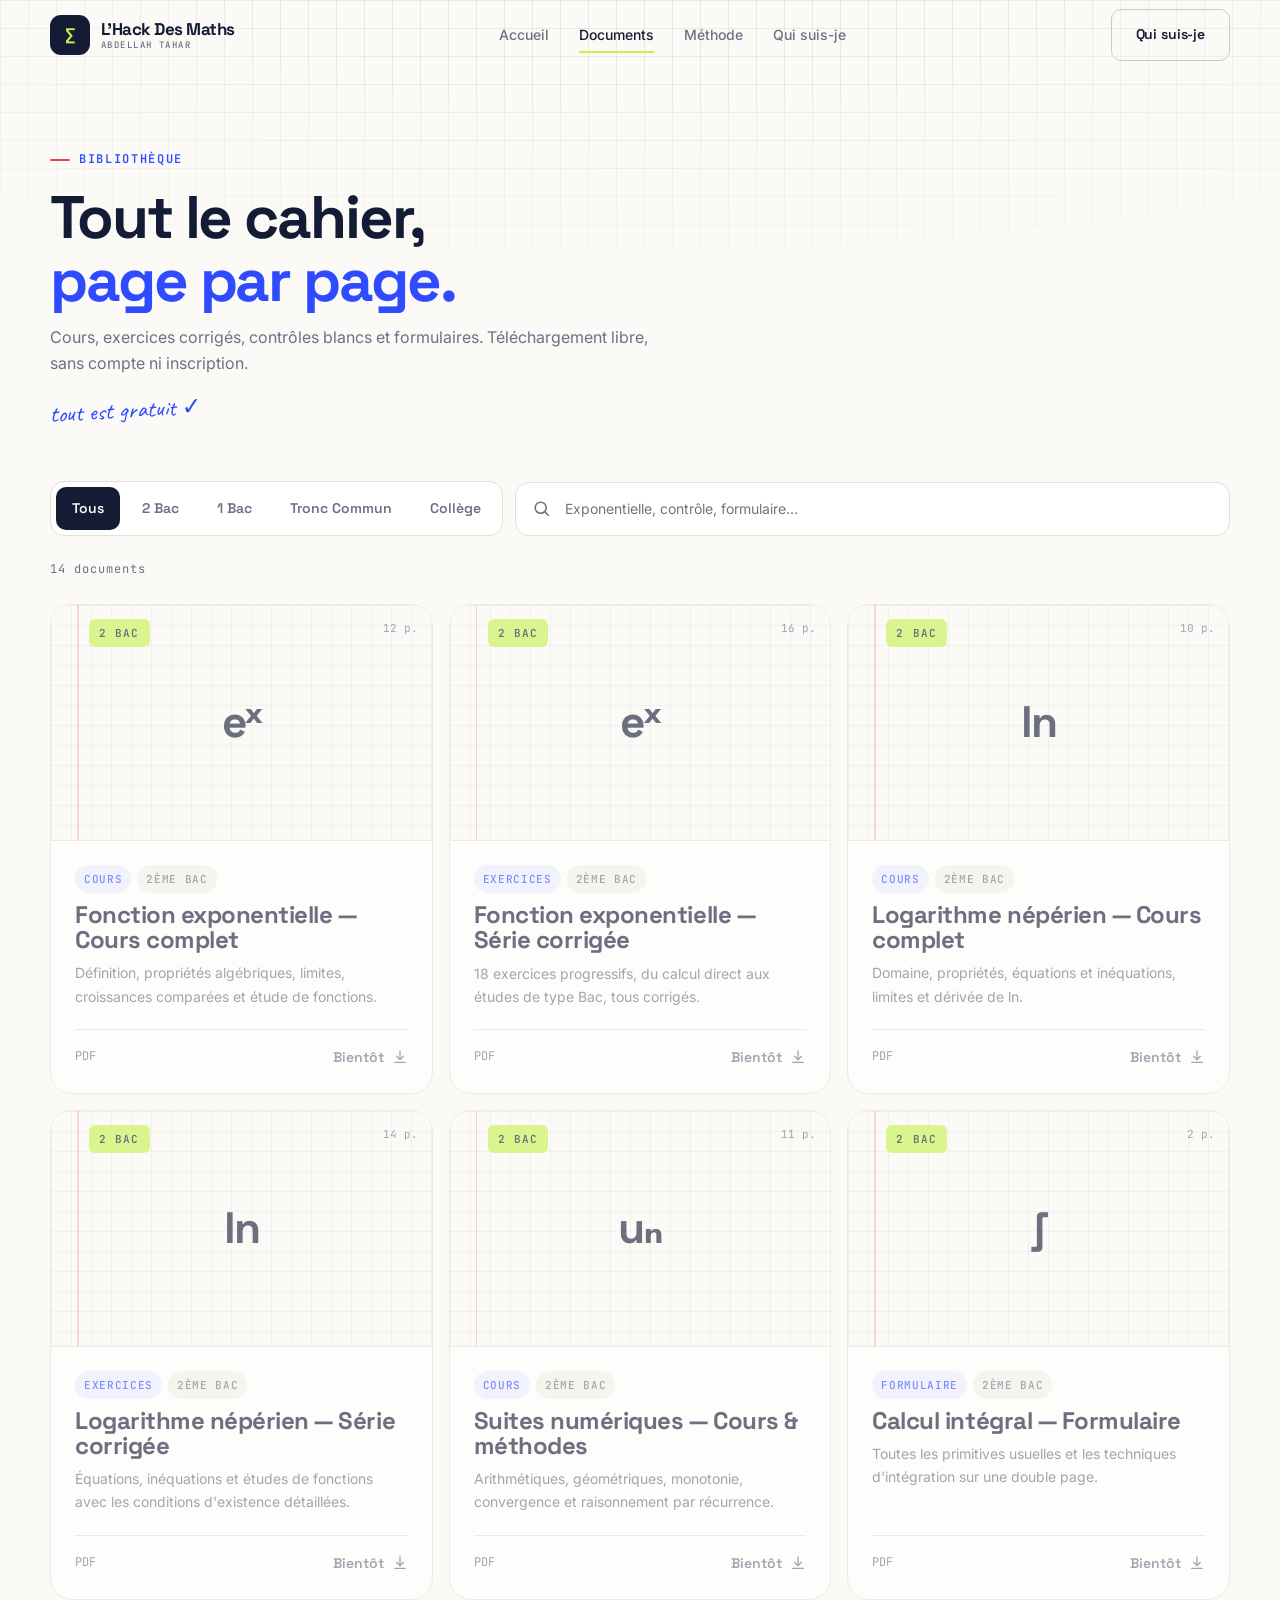
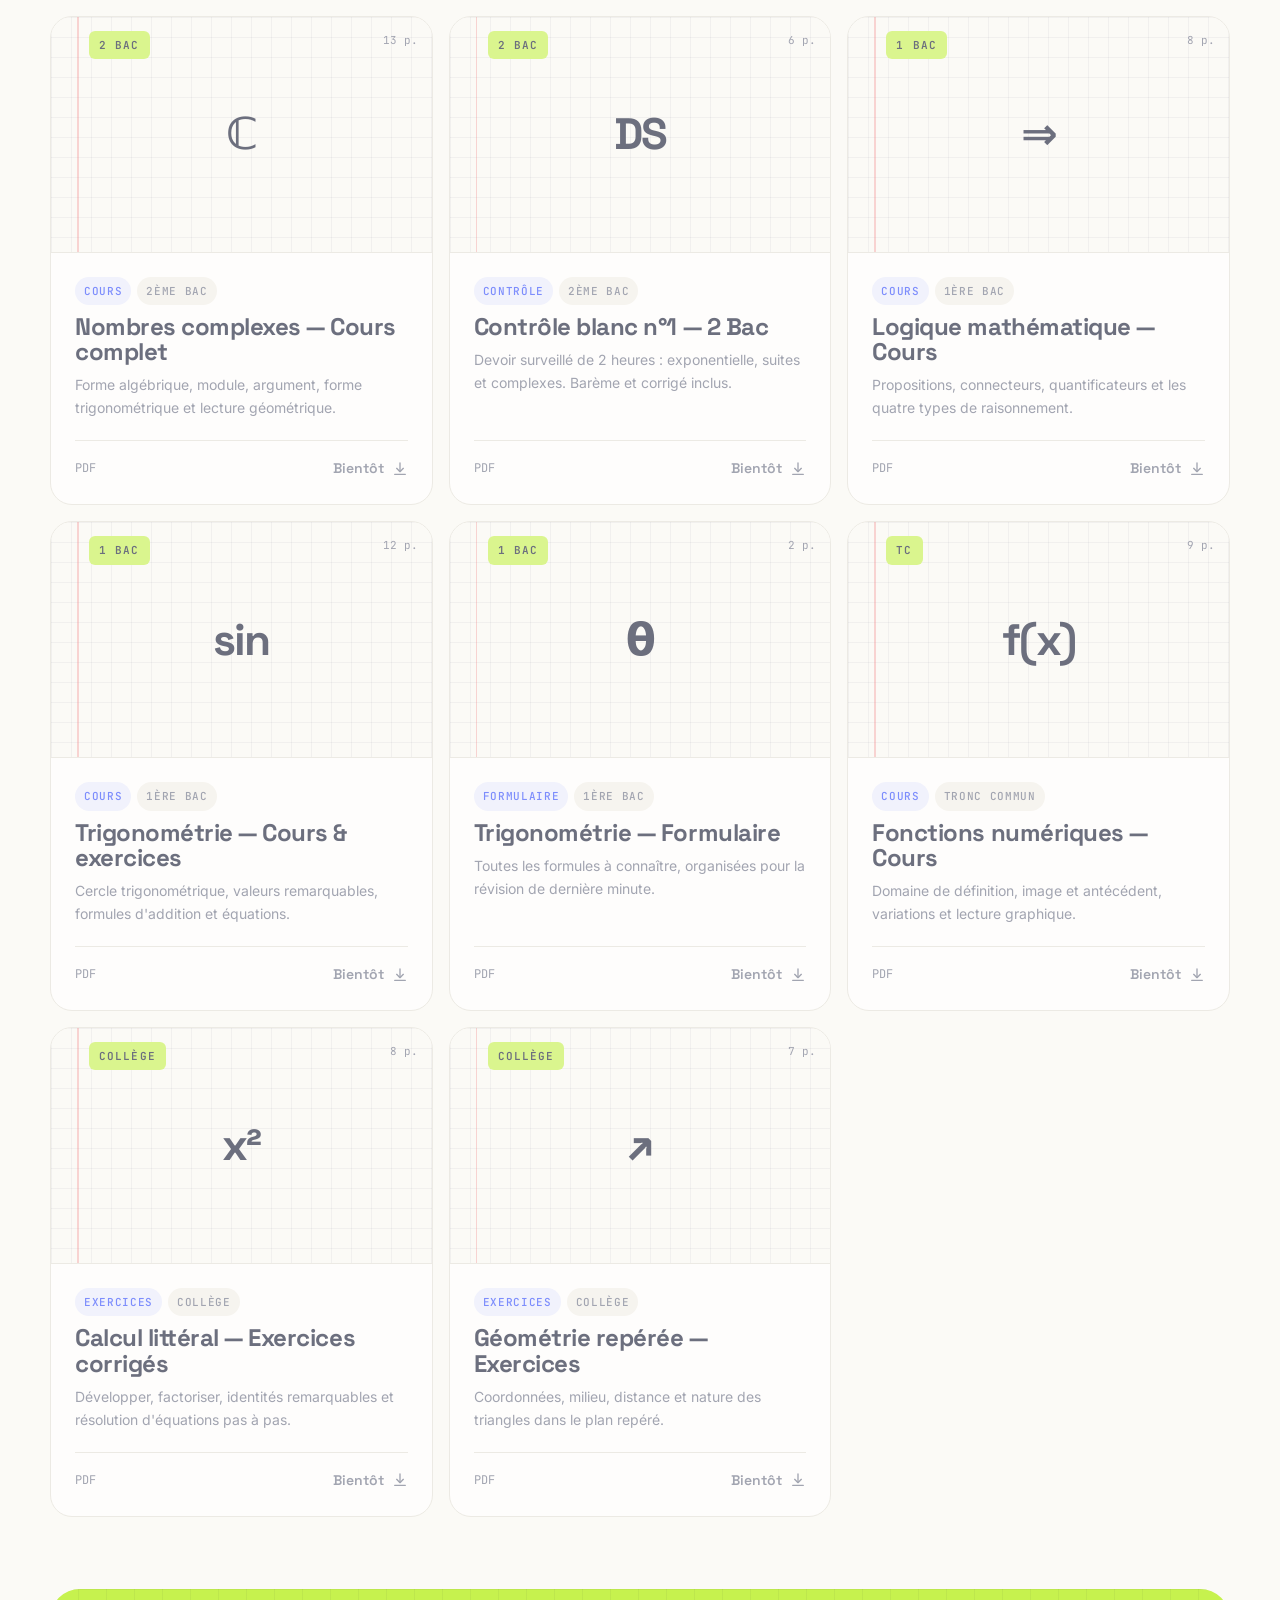
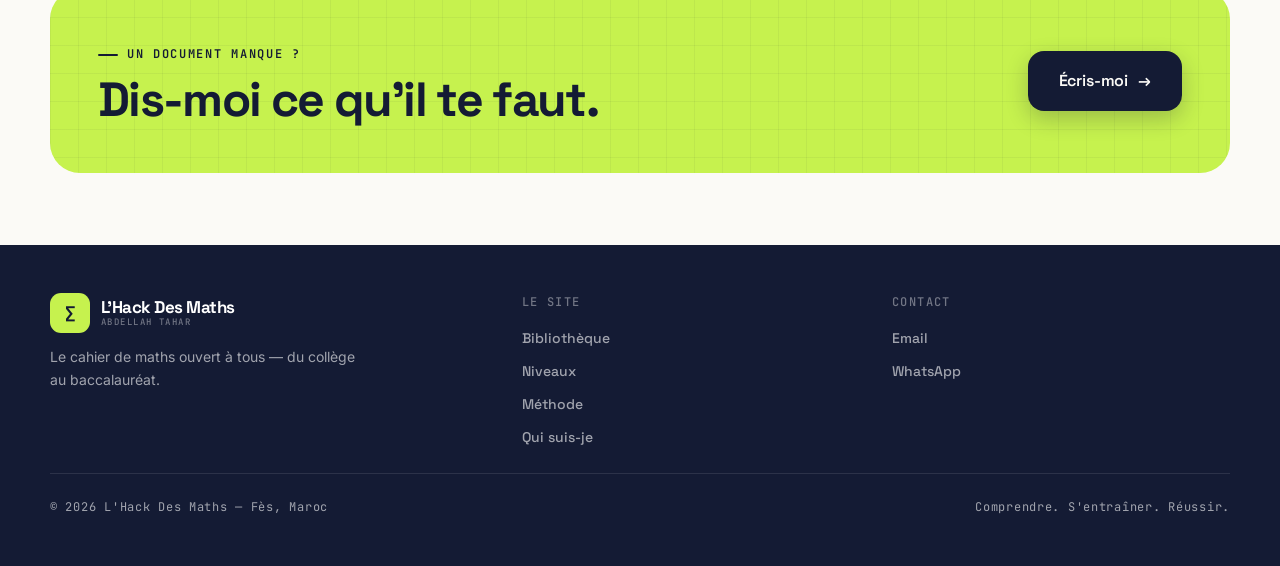
==== bibliotheque.html @ d274cdd6 "Update bibliotheque.html" ====
<!DOCTYPE html>
<html lang="fr">
<head>
<meta charset="UTF-8">
<meta name="viewport" content="width=device-width, initial-scale=1">
<meta name="theme-color" content="#141B34">
<title>Bibliothèque — Tous les PDF — L'Hack Des Maths</title>
<meta name="description" content="Tous les cours, exercices corrigés, contrôles et formulaires de mathématiques en PDF, du collège au baccalauréat. Téléchargement libre.">
<link rel="canonical" href="https://abdellahtahar.com/bibliotheque.html">
<meta property="og:type" content="website">
<meta property="og:title" content="Bibliothèque — Tous les PDF — L'Hack Des Maths">
<meta property="og:description" content="Cours, exercices corrigés et contrôles en PDF. Téléchargement libre.">
<meta property="og:image" content="https://abdellahtahar.com/assets/prof-carre.jpg">
<link rel="icon" href="favicon.svg" type="image/svg+xml">
<link rel="manifest" href="site.webmanifest">
<link rel="preconnect" href="https://fonts.googleapis.com">
<link rel="preconnect" href="https://fonts.gstatic.com" crossorigin>
<link rel="stylesheet" href="https://fonts.googleapis.com/css2?family=Space+Grotesk:wght@500;600;700&family=Inter:wght@400;500;600&family=Caveat:wght@500;600&family=JetBrains+Mono:wght@500;600&display=swap">
<link rel="stylesheet" href="css/style.css">
</head>
<body>

<a class="saut" href="#contenu">Aller aux documents</a>
<div class="jauge" id="jauge"></div>

<header class="entete colle">
  <div class="zone entete-in">
    <a class="logo" href="index.html">
      <span class="logo-signe" aria-hidden="true">∑</span>
      <span class="logo-txt">L'Hack Des Maths<small>Abdellah Tahar</small></span>
    </a>

    <nav class="nav" aria-label="Navigation principale">
      <a href="index.html">Accueil</a>
      <a class="ici" href="bibliotheque.html" aria-current="page">Documents</a>
      <a href="index.html#methode">Méthode</a>
      <a href="index.html#moi">Qui suis-je</a>
    </nav>

    <div class="outils">
      <a class="btn btn-contour entete-cta" href="index.html#moi">Qui suis-je</a>
      <button class="burger" id="burger" type="button" aria-expanded="false" aria-controls="menu" aria-label="Ouvrir le menu">
        <span></span><span></span><span></span>
      </button>
    </div>
  </div>

  <div class="menu" id="menu">
    <a href="index.html">Accueil</a>
    <a href="bibliotheque.html">Documents</a>
    <a href="index.html#methode">Méthode</a>
    <a href="index.html#moi">Qui suis-je</a>
  </div>
</header>

<main id="contenu">

  <section class="heros" style="padding-bottom:2rem">
    <div class="heros-fond" aria-hidden="true"></div>
    <div class="zone" style="position:relative">
      <span class="tag">Bibliothèque</span>
      <h1 style="margin:1rem 0 .75rem;font-size:clamp(2.25rem,1.4rem + 3.6vw,3.75rem)">
        Tout le cahier,<br><em style="font-style:normal;color:var(--cobalt)">page par page.</em>
      </h1>
      <p class="gris mesure">
        Cours, exercices corrigés, contrôles blancs et formulaires. Téléchargement libre,
        sans compte ni inscription.
      </p>
      <span class="note-main" style="margin-top:1.25rem">tout est gratuit ✓</span>
    </div>
  </section>

  <section class="sect" style="padding-top:1.5rem">
    <div class="zone">

      <div class="barre-outils">
        <div class="onglets" role="tablist" aria-label="Filtrer par niveau">
          <button type="button" role="tab" data-niveau="tous" aria-selected="true">Tous</button>
          <button type="button" role="tab" data-niveau="2bac" aria-selected="false">2 Bac</button>
          <button type="button" role="tab" data-niveau="1bac" aria-selected="false">1 Bac</button>
          <button type="button" role="tab" data-niveau="tc" aria-selected="false">Tronc Commun</button>
          <button type="button" role="tab" data-niveau="college" aria-selected="false">Collège</button>
        </div>

        <div class="chercher">
          <svg viewBox="0 0 24 24" aria-hidden="true"><circle cx="11" cy="11" r="7"/><path d="m16.5 16.5 4 4"/></svg>
          <label class="sr" for="chercher">Rechercher un document</label>
          <input id="chercher" type="search" placeholder="Exponentielle, contrôle, formulaire…" autocomplete="off">
          <button class="vider" id="vider" type="button" aria-label="Effacer la recherche">×</button>
        </div>
      </div>

      <p class="compte-res" id="nb" aria-live="polite" style="margin-bottom:1.5rem">14 documents</p>

      <div class="fiches" id="fiches"></div>

      <div class="rien" id="rien" hidden>
        <span class="signe" aria-hidden="true">∅</span>
        <h3>Aucun document trouvé</h3>
        <p>Essaie un autre mot-clé, ou reviens à la liste complète.</p>
        <button class="btn btn-encre" id="toutVoir" type="button" style="margin-top:1rem">Voir tous les documents</button>
      </div>

    </div>
  </section>

  <section class="sect" style="padding-top:0">
    <div class="zone">
      <div class="carte-fin rev">
        <div>
          <span class="tag">Un document manque ?</span>
          <h2 style="margin-top:.6rem">Dis-moi ce qu'il te faut.</h2>
        </div>
        <a class="btn btn-encre btn-lg" href="mailto:contact@abdellahtahar.com">Écris-moi <span class="fl" aria-hidden="true">→</span></a>
      </div>
    </div>
  </section>
</main>

<footer class="pied">
  <div class="zone">
    <div class="pied-grille">
      <div>
        <a class="logo" href="index.html">
          <span class="logo-signe" aria-hidden="true">∑</span>
          <span class="logo-txt">L'Hack Des Maths<small>Abdellah Tahar</small></span>
        </a>
        <p>Le cahier de maths ouvert à tous — du collège au baccalauréat.</p>
      </div>
      <div>
        <span class="etiq" style="color:rgba(255,255,255,.4);margin-bottom:14px">Le site</span>
        <nav class="pied-liens" style="flex-direction:column;gap:10px">
          <a href="bibliotheque.html">Bibliothèque</a>
          <a href="index.html#niveaux">Niveaux</a>
          <a href="index.html#methode">Méthode</a>
          <a href="index.html#moi">Qui suis-je</a>
        </nav>
      </div>
      <div>
        <span class="etiq" style="color:rgba(255,255,255,.4);margin-bottom:14px">Contact</span>
        <nav class="pied-liens" style="flex-direction:column;gap:10px">
          <a href="mailto:contact@abdellahtahar.com">Email</a>
          <a href="https://wa.me/212600000000" target="_blank" rel="noopener">WhatsApp</a>
        </nav>
      </div>
    </div>
    <div class="pied-bas">
      <span>© <span id="an">2026</span> L'Hack Des Maths — Fès, Maroc</span>
      <span>Comprendre. S'entraîner. Réussir.</span>
    </div>
  </div>
</footer>

<nav class="nav-basse" aria-label="Navigation mobile">
  <a href="index.html"><svg viewBox="0 0 24 24" aria-hidden="true"><path d="m3 10 9-7 9 7v10a1 1 0 0 1-1 1H4a1 1 0 0 1-1-1Z"/></svg>Accueil</a>
  <a class="ici" href="bibliotheque.html"><svg viewBox="0 0 24 24" aria-hidden="true"><path d="M4 4h6v16H4zM14 4h6v16h-6z"/></svg>Documents</a>
  <a href="index.html#niveaux"><svg viewBox="0 0 24 24" aria-hidden="true"><circle cx="12" cy="12" r="9"/><circle cx="12" cy="12" r="3"/></svg>Niveaux</a>
  <a href="index.html#moi"><svg viewBox="0 0 24 24" aria-hidden="true"><circle cx="12" cy="8" r="4"/><path d="M4 21a8 8 0 0 1 16 0"/></svg>Moi</a>
</nav>

<script src="js/data.js"></script>
<script src="js/app.js"></script>
</body>
</html>
---- css/style.css ----
/* ═══════════════════════════════════════════════════════════
   L'HACK DES MATHS — Le Cahier
   Palette issue des matériaux d'un vrai cahier de maths :
   encre bleu-noir · papier · trait de marge rouge ·
   surligneur lime · stylo cobalt · graphite
   ═══════════════════════════════════════════════════════════ */

/* ───── 1. JETONS ───── */
:root{
  /* Encre & papier */
  --encre:#141B34;          /* bleu-noir du stylo plume */
  --encre-2:#2A3358;
  --papier:#FBFAF6;         /* papier légèrement chaud */
  --papier-2:#F3F1EA;
  --carte:#FFFFFF;
  --graphite:#6B7186;       /* mine de crayon */
  --graphite-clair:#9AA0B4;

  /* Accents */
  --cobalt:#2F4BFF;         /* stylo bille bleu */
  --cobalt-fonce:#1D31C4;
  --cobalt-voile:#EAEDFF;
  --lime:#C6F24E;           /* surligneur */
  --lime-fonce:#8FBF00;
  --rouge:#E8464B;          /* trait de marge / correction */
  --rouge-voile:#FDECEC;

  --trait:#E3E0D8;
  --trait-fort:#CFCBBF;

  /* Typo */
  --titre:"Space Grotesk",system-ui,sans-serif;
  --corps:"Inter",system-ui,-apple-system,"Segoe UI",sans-serif;
  --main:"Caveat",cursive;                    /* annotations manuscrites */
  --mono:"JetBrains Mono",ui-monospace,monospace;

  --t-xs:.75rem; --t-sm:.875rem; --t-md:1rem; --t-lg:1.0625rem;
  --t-h3:clamp(1.25rem,1.1rem + .6vw,1.5rem);
  --t-h2:clamp(1.875rem,1.3rem + 2.4vw,3rem);
  --t-h1:clamp(2.125rem,1.35rem + 4.4vw,4.5rem);

  --e1:.5rem; --e2:.75rem; --e3:1rem; --e4:1.5rem;
  --e5:2rem; --e6:3rem; --e7:4.5rem; --e8:6.5rem;

  --r-sm:10px; --r-md:16px; --r-lg:22px; --r-xl:30px;
  --ombre-1:0 1px 2px rgba(20,27,52,.05), 0 8px 24px rgba(20,27,52,.06);
  --ombre-2:0 16px 44px rgba(20,27,52,.10);
  --ombre-3:0 34px 80px rgba(20,27,52,.18);
  --anneau:0 0 0 4px rgba(47,75,255,.18);

  /* Le quadrillage — motif fondateur */
  --carreau:28px;
  --ligne:rgba(20,27,52,.07);
  --quadrillage:
    linear-gradient(var(--ligne) 1px,transparent 1px),
    linear-gradient(90deg,var(--ligne) 1px,transparent 1px);

  --entete:70px;
  --tempo:.3s cubic-bezier(.22,.9,.28,1);
  --tempo-lent:.7s cubic-bezier(.22,.9,.28,1);
}

/* ───── 2. BASE ───── */
*,*::before,*::after{box-sizing:border-box}
[hidden]{display:none!important}
html{scroll-behavior:smooth;scroll-padding-top:calc(var(--entete) + 20px);-webkit-text-size-adjust:100%}
body{
  margin:0;background:var(--papier);color:var(--encre);
  font-family:var(--corps);font-size:var(--t-md);line-height:1.65;
  -webkit-font-smoothing:antialiased;overflow-x:hidden;
}
h1,h2,h3,h4{font-family:var(--titre);margin:0;line-height:1.05;letter-spacing:-.035em;font-weight:700}
h1{font-size:var(--t-h1)}
h2{font-size:var(--t-h2)}
h3{font-size:var(--t-h3);letter-spacing:-.02em}
p{margin:0}
a{color:inherit;text-decoration:none}
ul,ol{margin:0;padding:0;list-style:none}
img,svg{max-width:100%;display:block}
button,input,select{font:inherit;color:inherit}
:focus-visible{outline:3px solid var(--cobalt);outline-offset:3px;border-radius:6px}
::selection{background:var(--lime);color:var(--encre)}

.zone{width:min(1180px,100% - 2rem);margin-inline:auto}
@media(min-width:760px){.zone{width:min(1180px,100% - 4rem)}}

.sr{position:absolute;width:1px;height:1px;overflow:hidden;clip:rect(0 0 0 0);white-space:nowrap}
.saut{position:absolute;left:12px;top:-100px;z-index:2000;background:var(--encre);color:#fff;padding:12px 18px;border-radius:var(--r-sm);font-weight:600;transition:top var(--tempo)}
.saut:focus{top:12px}

/* Étiquette de section */
.tag{
  display:inline-flex;align-items:center;gap:9px;font-family:var(--mono);
  font-size:var(--t-xs);font-weight:600;letter-spacing:.14em;text-transform:uppercase;color:var(--cobalt);
}
.tag::before{content:"";width:20px;height:2px;background:var(--rouge);border-radius:2px}
.tag-clair{color:var(--lime)}
.tag-clair::before{background:var(--lime)}

.etiq{display:block;font-family:var(--mono);font-size:var(--t-xs);letter-spacing:.12em;text-transform:uppercase;color:var(--graphite);font-weight:500}
.gris{color:var(--graphite)}
.mesure{max-width:60ch}

/* Écriture manuscrite dans la marge */
.note-main{
  font-family:var(--main);font-size:1.5rem;line-height:1.15;color:var(--cobalt);
  transform:rotate(-3deg);display:inline-block;
}
.note-main.rouge{color:var(--rouge)}

/* Surlignage animé */
.surligne{
  position:relative;display:inline;
  background-image:linear-gradient(var(--lime),var(--lime));
  background-repeat:no-repeat;background-position:0 88%;background-size:0 42%;
  transition:background-size 1s cubic-bezier(.22,.9,.28,1) .3s;
}
.vu .surligne,.surligne.vu{background-size:100% 42%}

/* ───── 3. BOUTONS ───── */
.btn{
  display:inline-flex;align-items:center;justify-content:center;gap:10px;
  min-height:52px;padding:0 24px;border:1.5px solid transparent;border-radius:var(--r-sm);
  font-family:var(--titre);font-weight:600;font-size:var(--t-sm);letter-spacing:-.01em;
  cursor:pointer;position:relative;transition:transform var(--tempo),box-shadow var(--tempo),background var(--tempo),border-color var(--tempo),color var(--tempo);
}
.btn:hover{transform:translateY(-3px)}
.btn:active{transform:translateY(-1px)}
.btn-encre{background:var(--encre);color:var(--papier);box-shadow:0 8px 22px rgba(20,27,52,.24)}
.btn-encre:hover{background:var(--encre-2);box-shadow:0 16px 34px rgba(20,27,52,.28)}
.btn-cobalt{background:var(--cobalt);color:#fff;box-shadow:0 8px 22px rgba(47,75,255,.3)}
.btn-cobalt:hover{background:var(--cobalt-fonce)}
.btn-lime{background:var(--lime);color:var(--encre);box-shadow:0 8px 22px rgba(198,242,78,.42)}
.btn-contour{background:transparent;color:var(--encre);border-color:var(--trait-fort)}
.btn-contour:hover{border-color:var(--encre);background:var(--carte)}
.btn-clair{background:rgba(255,255,255,.1);color:#fff;border-color:rgba(255,255,255,.28)}
.btn-clair:hover{background:rgba(255,255,255,.18)}
.btn-lg{min-height:60px;padding:0 30px;font-size:var(--t-md);border-radius:var(--r-md)}
.btn-plein{width:100%}
.fl{transition:transform var(--tempo)}
.btn:hover .fl{transform:translateX(5px)}

.lien{display:inline-flex;align-items:center;gap:9px;font-family:var(--titre);font-weight:600;color:var(--cobalt);border-bottom:2px solid transparent;padding-bottom:2px;transition:border-color var(--tempo)}
.lien:hover{border-color:var(--lime)}

/* ───── 4. EN-TÊTE ───── */
.jauge{position:fixed;inset:0 auto auto 0;height:3px;width:0;background:var(--cobalt);z-index:1200}

.entete{position:fixed;inset:0 0 auto;z-index:1000;transition:background var(--tempo),box-shadow var(--tempo)}
.entete.colle{background:rgba(251,250,246,.86);backdrop-filter:blur(20px) saturate(140%);box-shadow:0 1px 0 var(--trait)}
.entete-in{min-height:var(--entete);display:flex;align-items:center;justify-content:space-between;gap:16px}

.logo{display:inline-flex;align-items:center;gap:11px}
.logo-signe{
  width:40px;height:40px;flex:0 0 auto;border-radius:11px;background:var(--encre);color:var(--lime);
  display:grid;place-items:center;font-family:var(--titre);font-size:1.05rem;font-weight:700;
  transition:transform var(--tempo);
}
.logo:hover .logo-signe{transform:rotate(-8deg)}
.logo-txt{font-family:var(--titre);font-weight:700;font-size:1.0625rem;letter-spacing:-.03em;line-height:1.15}
.logo-txt small{display:block;font-family:var(--mono);font-size:.5625rem;letter-spacing:.16em;text-transform:uppercase;color:var(--graphite);font-weight:500}

.nav{display:none;align-items:center;gap:30px;font-size:var(--t-sm);font-weight:500}
.nav a{position:relative;color:var(--graphite);padding:4px 0;transition:color var(--tempo)}
.nav a:hover,.nav .ici{color:var(--encre)}
.nav a::after{content:"";position:absolute;left:0;right:100%;bottom:-2px;height:2px;background:var(--lime);transition:right var(--tempo)}
.nav a:hover::after,.nav .ici::after{right:0}

.outils{display:flex;align-items:center;gap:10px}
.entete-cta{display:none}
.burger{width:44px;height:44px;border:1.5px solid var(--trait-fort);background:var(--carte);border-radius:11px;display:grid;place-items:center;gap:5px;cursor:pointer;padding:0}
.burger span{display:block;width:18px;height:2px;background:var(--encre);border-radius:2px;transition:var(--tempo)}
.burger.on span:nth-child(1){transform:translateY(7px) rotate(45deg)}
.burger.on span:nth-child(2){opacity:0}
.burger.on span:nth-child(3){transform:translateY(-7px) rotate(-45deg)}

.menu{display:grid;max-height:0;overflow:hidden;background:var(--papier);transition:max-height .4s ease;padding-inline:1rem}
.menu.on{max-height:80vh;padding-block:10px 24px;border-top:1px solid var(--trait)}
.menu a:not(.btn){padding:15px 6px;font-family:var(--titre);font-weight:600;font-size:1.125rem;border-bottom:1px solid var(--trait)}
.menu .btn{margin-top:18px}

/* ═══════════ 5. LE CAHIER — HÉROS ═══════════ */
.heros{position:relative;overflow:hidden;padding:calc(var(--entete) + 1.75rem) 0 var(--e6)}
.heros-fond{
  position:absolute;inset:0;background-image:var(--quadrillage);background-size:var(--carreau) var(--carreau);
  mask-image:radial-gradient(130% 90% at 50% 0%,#000 20%,transparent 78%);
  -webkit-mask-image:radial-gradient(130% 90% at 50% 0%,#000 20%,transparent 78%);pointer-events:none;
}
.heros-in{position:relative;display:grid;gap:var(--e5);align-items:center}

.badge{
  display:inline-flex;align-items:center;gap:10px;padding:8px 15px;border-radius:999px;
  background:var(--carte);border:1.5px solid var(--trait);box-shadow:var(--ombre-1);
  font-family:var(--mono);font-size:var(--t-xs);font-weight:600;letter-spacing:.06em;text-transform:uppercase;
}
.badge i{width:8px;height:8px;border-radius:50%;background:var(--lime);box-shadow:0 0 0 5px rgba(198,242,78,.3)}

.heros h1{margin:var(--e3) 0 var(--e3)}
.heros h1 em{font-style:normal;color:var(--cobalt)}
.heros-txt{font-size:var(--t-md);color:var(--graphite);max-width:50ch}
.heros-btns{display:flex;flex-wrap:wrap;gap:12px;margin-top:var(--e4)}

.heros-preuve{display:flex;align-items:center;gap:14px;margin-top:var(--e4);padding-top:var(--e3);border-top:1px solid var(--trait)}
.mini-photo{width:52px;height:52px;border-radius:50%;object-fit:cover;object-position:center 18%;border:2.5px solid var(--carte);box-shadow:var(--ombre-1);flex:0 0 auto}
.heros-preuve p{font-size:var(--t-sm);color:var(--graphite);line-height:1.5}
.heros-preuve strong{color:var(--encre);font-family:var(--titre)}

/* ── Le cahier qui s'ouvre ── */
.cahier-scene{perspective:2200px;max-width:520px;width:100%;margin-inline:auto;position:relative}
.cahier{
  position:relative;aspect-ratio:4/5;border-radius:6px var(--r-md) var(--r-md) 6px;
  transform-style:preserve-3d;box-shadow:var(--ombre-3);
}
/* la reliure cousue à gauche */
.cahier::before{
  content:"";position:absolute;left:0;top:0;bottom:0;width:26px;z-index:6;
  background:linear-gradient(90deg,#0D1226,#1C2547 55%,rgba(20,27,52,.15));
  border-radius:6px 0 0 6px;
}
.spirale{position:absolute;left:5px;top:22px;bottom:22px;width:16px;z-index:7;display:flex;flex-direction:column;justify-content:space-between}
.spirale i{display:block;width:16px;height:5px;border-radius:999px;background:linear-gradient(180deg,#E9ECF5,#9BA3BD);box-shadow:0 1px 2px rgba(0,0,0,.35)}

/* page intérieure */
.page{
  position:absolute;inset:0;background:var(--carte);border-radius:6px var(--r-md) var(--r-md) 6px;
  padding:var(--e4) var(--e4) var(--e4) calc(26px + var(--e4));overflow:hidden;
  display:flex;flex-direction:column;
}
.page::before{
  content:"";position:absolute;inset:0;pointer-events:none;background-size:24px 24px;
  background-image:
    linear-gradient(rgba(20,27,52,.11) 1px,transparent 1px),
    linear-gradient(90deg,rgba(20,27,52,.11) 1px,transparent 1px);
}
.page::after{ /* trait de marge rouge */
  content:"";position:absolute;left:calc(26px + 26px);top:0;bottom:0;width:1.5px;background:rgba(232,70,75,.45);
}

/* couverture qui s'ouvre */
.couverture{
  position:absolute;inset:0;z-index:5;border-radius:6px var(--r-md) var(--r-md) 6px;
  background:linear-gradient(140deg,#242E5A 0%,#141B34 55%,#0D1226 100%);
  transform-origin:left center;transform:rotateY(0deg);
  transition:transform 1.5s cubic-bezier(.5,.02,.2,1),box-shadow 1.5s ease;
  box-shadow:6px 0 26px rgba(0,0,0,.28);
  display:flex;flex-direction:column;justify-content:space-between;
  padding:var(--e5) var(--e4) var(--e4) calc(26px + var(--e3));
  backface-visibility:hidden;color:#fff;overflow:hidden;
}
.couverture::before{
  content:"";position:absolute;inset:0;opacity:.4;
  background-image:linear-gradient(rgba(255,255,255,.05) 1px,transparent 1px),linear-gradient(90deg,rgba(255,255,255,.05) 1px,transparent 1px);
  background-size:26px 26px;
}
.cahier.ouvert .couverture{transform:rotateY(-168deg);box-shadow:-14px 0 40px rgba(0,0,0,.3)}

.couv-haut{position:relative;display:flex;justify-content:space-between;align-items:flex-start;gap:12px}
.couv-marque{font-family:var(--titre);font-weight:700;font-size:1.5rem;letter-spacing:-.03em;line-height:1.05}
.couv-marque span{color:var(--lime)}
.couv-annee{font-family:var(--mono);font-size:var(--t-xs);letter-spacing:.14em;color:rgba(255,255,255,.55)}
.couv-milieu{position:relative;text-align:left}
.couv-milieu .sigle{font-family:var(--titre);font-size:clamp(3.5rem,14vw,5rem);font-weight:700;letter-spacing:-.06em;line-height:.9;color:rgba(255,255,255,.96)}
.couv-milieu .sigle b{color:var(--lime)}
.couv-milieu p{font-family:var(--mono);font-size:var(--t-xs);letter-spacing:.16em;text-transform:uppercase;color:rgba(255,255,255,.5);margin-top:12px}
.couv-bas{position:relative;display:flex;align-items:center;justify-content:space-between;gap:12px;font-family:var(--mono);font-size:var(--t-xs);color:rgba(255,255,255,.45);letter-spacing:.08em}
.couv-etiquette{
  position:relative;background:var(--lime);color:var(--encre);padding:8px 14px;border-radius:6px;
  font-family:var(--titre);font-weight:600;font-size:var(--t-xs);letter-spacing:0;transform:rotate(-2deg);
}

/* contenu de la page */
.page-tete{position:relative;display:flex;justify-content:space-between;align-items:flex-start;gap:10px;margin-bottom:var(--e3)}
.page-tete strong{font-family:var(--titre);font-size:1.0625rem;display:block}
.pastille{background:var(--cobalt-voile);color:var(--cobalt);padding:6px 12px;border-radius:999px;font-family:var(--mono);font-size:var(--t-xs);font-weight:600}
.page-scene{position:relative;flex:1;display:flex;flex-direction:column;justify-content:center;min-height:0}
.eq{font-family:var(--titre);font-size:clamp(1.75rem,6vw,2.25rem);font-weight:700;letter-spacing:-.03em}
.eq sup{font-size:.55em}
.eq-note{font-family:var(--main);font-size:1.5rem;color:var(--rouge);transform:rotate(-2deg);margin-top:6px}
.graphe{width:100%;height:auto;margin-top:var(--e2)}
.graphe .axe{stroke:var(--graphite-clair);stroke-width:1.3}
.graphe .courbe{fill:none;stroke:var(--cobalt);stroke-width:4;stroke-linecap:round;stroke-dasharray:600;stroke-dashoffset:600}
.cahier.ouvert .graphe .courbe{animation:tracer 1.5s 1.4s cubic-bezier(.4,0,.2,1) forwards}
.graphe .pt{fill:var(--lime);stroke:var(--encre);stroke-width:2.5;opacity:0}
.cahier.ouvert .graphe .pt{animation:apparait .4s 2.7s forwards}
@keyframes tracer{to{stroke-dashoffset:0}}
@keyframes apparait{to{opacity:1}}

.page-pied{position:relative;display:flex;gap:8px;flex-wrap:wrap;margin-top:var(--e3)}
.puce{font-family:var(--mono);font-size:var(--t-xs);font-weight:500;padding:7px 12px;border:1px solid var(--trait);border-radius:999px;background:var(--papier)}

.indice-ouvrir{
  position:absolute;right:-8px;bottom:-46px;display:flex;align-items:center;gap:10px;
  font-family:var(--main);font-size:1.375rem;color:var(--graphite);transition:opacity var(--tempo);
}
.cahier.ouvert + .indice-ouvrir{opacity:0;pointer-events:none}

/* vignettes flottantes */
.flotte{
  position:absolute;z-index:8;display:flex;align-items:center;gap:11px;background:var(--carte);
  border:1.5px solid var(--trait);border-radius:var(--r-md);padding:11px 15px;box-shadow:var(--ombre-2);
  opacity:0;transform:translateY(14px);
}
.cahier.ouvert ~ .flotte{animation:monte .6s forwards}
.flotte{display:none}
.flotte-a{left:-52px;bottom:64px;animation-delay:2.2s!important}
.flotte-b{right:-52px;top:54px;animation-delay:2.5s!important}
@keyframes monte{to{opacity:1;transform:none}}
.flotte i{width:34px;height:34px;border-radius:10px;display:grid;place-items:center;font-style:normal;font-weight:700;background:var(--cobalt-voile);color:var(--cobalt)}
.flotte i.lime{background:rgba(198,242,78,.35);color:var(--lime-fonce)}
.flotte strong{display:block;font-family:var(--titre);font-size:var(--t-sm)}
.flotte small{display:block;font-size:var(--t-xs);color:var(--graphite)}

/* bandeau de chiffres */
.chiffres{
  position:relative;margin-top:var(--e6);padding-top:var(--e4);border-top:1px solid var(--trait);
  display:grid;grid-template-columns:repeat(2,1fr);gap:var(--e4);
}
.chiffres div{display:flex;flex-direction:column;gap:3px}
.chiffres strong{font-family:var(--titre);font-size:2rem;letter-spacing:-.04em;line-height:1}
.chiffres span{font-family:var(--mono);font-size:var(--t-xs);letter-spacing:.1em;text-transform:uppercase;color:var(--graphite)}

/* ───── 6. SECTIONS ───── */
.sect{padding:var(--e7) 0;position:relative}
.sect-papier{background:var(--papier-2)}
.sect-encre{background:var(--encre);color:var(--papier)}
.sect-tete{display:grid;gap:var(--e3);margin-bottom:var(--e5)}
.sect-tete h2{margin-top:8px}
.sect-tete p{color:var(--graphite);max-width:52ch}
.sect-encre .sect-tete p{color:rgba(255,255,255,.6)}

/* Niveaux */
.niveaux{display:grid;gap:var(--e3)}
.niveau{
  position:relative;overflow:hidden;background:var(--carte);border:1.5px solid var(--trait);
  border-radius:var(--r-lg);padding:var(--e4);min-height:210px;display:flex;flex-direction:column;
  transition:transform var(--tempo),box-shadow var(--tempo),border-color var(--tempo);
}
.niveau::after{
  content:attr(data-sigle);position:absolute;right:-6px;bottom:-26px;font-family:var(--titre);
  font-size:6rem;font-weight:700;letter-spacing:-.08em;color:var(--encre);opacity:.05;line-height:1;
}
.niveau:hover{transform:translateY(-6px);border-color:var(--encre);box-shadow:var(--ombre-2)}
.niveau-haut{display:flex;justify-content:space-between;align-items:center;gap:12px;margin-bottom:auto}
.niveau-tag{font-family:var(--mono);font-size:var(--t-xs);font-weight:600;letter-spacing:.1em;text-transform:uppercase;color:var(--cobalt);background:var(--cobalt-voile);padding:6px 11px;border-radius:999px}
.rond{width:38px;height:38px;display:grid;place-items:center;border:1.5px solid var(--trait);border-radius:50%;transition:var(--tempo)}
.niveau:hover .rond{background:var(--lime);border-color:var(--lime);transform:rotate(45deg)}
.niveau h3{position:relative;margin:var(--e4) 0 6px}
.niveau p{position:relative;color:var(--graphite);font-size:var(--t-sm)}
.niveau-meta{position:relative;margin-top:var(--e3);font-family:var(--mono);font-size:var(--t-xs);color:var(--graphite);letter-spacing:.06em}

/* ───── 7. BIBLIOTHÈQUE PDF ───── */
.barre-outils{display:flex;flex-wrap:wrap;gap:12px;align-items:center;justify-content:space-between;margin-bottom:var(--e4)}
.onglets{display:flex;gap:6px;flex-wrap:wrap;background:var(--carte);border:1.5px solid var(--trait);border-radius:14px;padding:5px}
.onglets button{
  border:0;background:transparent;color:var(--graphite);padding:10px 16px;border-radius:10px;
  font-family:var(--titre);font-weight:600;font-size:var(--t-sm);cursor:pointer;transition:var(--tempo);white-space:nowrap;
}
.onglets button:hover{color:var(--encre)}
.onglets button[aria-selected="true"]{background:var(--encre);color:var(--papier)}
.compte-res{font-family:var(--mono);font-size:var(--t-xs);color:var(--graphite);letter-spacing:.08em}

.chercher{
  display:grid;grid-template-columns:20px 1fr auto;align-items:center;gap:11px;
  background:var(--carte);border:1.5px solid var(--trait);border-radius:14px;padding-inline:16px;
  transition:border-color var(--tempo),box-shadow var(--tempo);flex:1;min-width:240px;
}
.chercher:focus-within{border-color:var(--cobalt);box-shadow:var(--anneau)}
.chercher svg{width:19px;height:19px;fill:none;stroke:var(--graphite);stroke-width:2;stroke-linecap:round}
.chercher input{height:52px;border:0;background:transparent;outline:0;width:100%;font-size:var(--t-sm)}
.chercher input::-webkit-search-cancel-button{display:none}
.vider{display:none;border:0;background:var(--papier-2);color:var(--graphite);width:26px;height:26px;border-radius:50%;cursor:pointer;line-height:1;place-items:center}
.chercher.plein .vider{display:grid}

.fiches{display:grid;gap:var(--e3)}
.fiche{
  position:relative;display:flex;flex-direction:column;background:var(--carte);
  border:1.5px solid var(--trait);border-radius:var(--r-lg);overflow:hidden;
  transition:transform var(--tempo),box-shadow var(--tempo),border-color var(--tempo);
}
.fiche:hover{transform:translateY(-6px);box-shadow:var(--ombre-2);border-color:var(--encre)}
.fiche:focus-within{border-color:var(--cobalt);box-shadow:var(--anneau)}

/* la vignette = une page de cahier miniature */
.fiche-page{
  position:relative;aspect-ratio:1/.62;background:var(--papier);overflow:hidden;
  background-image:var(--quadrillage);background-size:20px 20px;
  display:grid;place-items:center;border-bottom:1.5px solid var(--trait);
}
.fiche-page::before{content:"";position:absolute;left:26px;top:0;bottom:0;width:1.5px;background:rgba(232,70,75,.35)}
/* coin qui se corne au survol */
.fiche-page::after{
  content:"";position:absolute;right:0;bottom:0;width:0;height:0;
  border-style:solid;border-width:0 0 0 0;border-color:transparent transparent var(--papier-2) transparent;
  transition:var(--tempo);
}
.fiche:hover .fiche-page::after{
  border-width:0 0 42px 42px;border-color:transparent transparent var(--lime) transparent;
  filter:drop-shadow(-3px -3px 5px rgba(20,27,52,.15));
}
.fiche-symbole{
  position:relative;font-family:var(--titre);font-size:2.75rem;font-weight:700;letter-spacing:-.04em;
  color:var(--encre);transition:transform var(--tempo);
}
.fiche:hover .fiche-symbole{transform:scale(1.1) rotate(-4deg)}
.fiche-niveau{
  position:absolute;left:38px;top:14px;font-family:var(--mono);font-size:.6875rem;font-weight:600;
  letter-spacing:.1em;color:var(--encre);background:var(--lime);padding:5px 10px;border-radius:6px;
}
.fiche-pages{position:absolute;right:14px;top:14px;font-family:var(--mono);font-size:.6875rem;color:var(--graphite)}

.fiche-corps{padding:var(--e4);display:flex;flex-direction:column;gap:9px;flex:1}
.fiche-etiqs{display:flex;flex-wrap:wrap;gap:6px}
.puce-tag{font-family:var(--mono);font-size:.6875rem;font-weight:500;letter-spacing:.06em;text-transform:uppercase;color:var(--graphite);background:var(--papier-2);padding:5px 9px;border-radius:999px}
.puce-tag.bleu{color:var(--cobalt);background:var(--cobalt-voile)}
.fiche-corps h3 a{display:block}
.fiche-corps h3 a::after{content:"";position:absolute;inset:0}
.fiche-corps p{color:var(--graphite);font-size:var(--t-sm);flex:1}
.fiche-pied{
  display:flex;align-items:center;justify-content:space-between;gap:12px;margin-top:var(--e2);
  padding-top:var(--e3);border-top:1px solid var(--trait);font-family:var(--mono);font-size:var(--t-xs);color:var(--graphite);
}
.dl{display:inline-flex;align-items:center;gap:8px;font-family:var(--titre);font-weight:600;color:var(--cobalt);font-size:var(--t-sm)}
.dl svg{width:16px;height:16px;transition:transform var(--tempo)}
.fiche:hover .dl svg{transform:translateY(3px)}
.fiche.bientot{opacity:.62}
.fiche.bientot:hover{transform:none;box-shadow:none;border-color:var(--trait)}
.fiche.bientot .dl{color:var(--graphite)}

.rien{
  display:grid;place-items:center;gap:10px;text-align:center;padding:var(--e7) var(--e4);
  background:var(--carte);border:1.5px dashed var(--trait-fort);border-radius:var(--r-lg);
}
.rien .signe{font-family:var(--titre);font-size:3rem;color:var(--cobalt)}
.rien p{color:var(--graphite);font-size:var(--t-sm);max-width:38ch}

/* ───── 8. MÉTHODE ───── */
.methode{display:grid;gap:var(--e6)}
.pas-liste{display:grid;gap:var(--e2);counter-reset:pas}
.pas{
  position:relative;display:grid;grid-template-columns:52px 1fr;gap:var(--e3);align-items:start;
  background:var(--carte);border:1.5px solid var(--trait);border-radius:var(--r-md);padding:var(--e4);
  transition:border-color var(--tempo),transform var(--tempo);
}
.pas:hover{border-color:var(--cobalt);transform:translateX(5px)}
.pas::before{
  counter-increment:pas;content:counter(pas,decimal-leading-zero);
  font-family:var(--mono);font-size:var(--t-sm);font-weight:600;color:var(--cobalt);
  width:44px;height:44px;border:1.5px solid var(--cobalt-voile);border-radius:12px;display:grid;place-items:center;
}
.pas h3{font-size:1.125rem;margin-bottom:4px}
.pas p{color:var(--graphite);font-size:var(--t-sm)}

/* ───── 9. QUI SUIS-JE ───── */
.moi{display:grid;gap:var(--e5);align-items:center}
.moi-photo{position:relative;max-width:420px;width:100%;margin-inline:auto}
.moi-photo img{
  width:100%;height:auto;aspect-ratio:4/5;object-fit:cover;object-position:center 12%;
  border-radius:var(--r-xl);display:block;position:relative;z-index:1;
  filter:saturate(1.04) contrast(1.03);box-shadow:var(--ombre-3);
}
.moi-photo::before{ /* cadre décalé */
  content:"";position:absolute;inset:18px -18px -18px 18px;border:2px solid var(--lime);
  border-radius:var(--r-xl);z-index:0;opacity:.85;
}
.moi-vignette{
  position:absolute;z-index:2;left:-14px;bottom:26px;background:var(--lime);color:var(--encre);
  padding:14px 18px;border-radius:var(--r-md);box-shadow:var(--ombre-2);transform:rotate(-3deg);
}
.moi-vignette b{display:block;font-family:var(--titre);font-size:1.5rem;line-height:1}
.moi-vignette small{font-family:var(--mono);font-size:.625rem;letter-spacing:.1em;text-transform:uppercase}
.moi-txt h2{margin:10px 0 4px}
.moi-role{font-family:var(--mono);font-size:var(--t-xs);letter-spacing:.14em;text-transform:uppercase;color:var(--lime)}
.moi-txt p{color:rgba(255,255,255,.72);margin-top:var(--e3);font-size:var(--t-lg);max-width:56ch}
.moi-txt p + p{margin-top:var(--e3)}
.moi-txt .accent{color:#fff}
.moi-faits{display:flex;flex-wrap:wrap;gap:9px;margin-top:var(--e5)}
.moi-faits span{border:1px solid rgba(255,255,255,.2);border-radius:999px;padding:9px 15px;font-family:var(--mono);font-size:var(--t-xs);color:rgba(255,255,255,.8)}
.moi-faits b{color:var(--lime);font-weight:600}
.moi-signature{margin-top:var(--e5);display:flex;align-items:flex-end;gap:18px;flex-wrap:wrap}
.moi-signature .nom{font-family:var(--main);font-size:2.5rem;color:var(--lime);line-height:1;transform:rotate(-4deg)}
.moi-signature .trait{flex:1;min-width:80px;height:1px;background:rgba(255,255,255,.18);margin-bottom:10px}

/* ───── 10. CONTACT ───── */
.carte-fin{
  position:relative;overflow:hidden;background:var(--lime);color:var(--encre);border-radius:var(--r-xl);
  padding:var(--e5);display:flex;flex-direction:column;gap:var(--e4);align-items:flex-start;
}
.carte-fin::before{
  content:"";position:absolute;inset:0;background-image:linear-gradient(rgba(20,27,52,.05) 1px,transparent 1px),linear-gradient(90deg,rgba(20,27,52,.05) 1px,transparent 1px);
  background-size:var(--carreau) var(--carreau);
}
.carte-fin > *{position:relative}
.carte-fin .tag{color:var(--encre)}
.carte-fin .tag::before{background:var(--encre)}

.contacts{display:grid;gap:10px;margin-top:var(--e4)}
.contact{
  display:flex;align-items:center;gap:14px;background:var(--carte);border:1.5px solid var(--trait);
  border-radius:var(--r-md);padding:var(--e3) var(--e4);transition:var(--tempo);
}
.contact:hover{border-color:var(--encre);transform:translateY(-3px);box-shadow:var(--ombre-1)}
.contact i{width:42px;height:42px;flex:0 0 auto;border-radius:12px;background:var(--papier-2);display:grid;place-items:center;font-style:normal}
.contact strong{display:block;font-family:var(--titre);font-size:var(--t-sm)}
.contact small{display:block;font-size:var(--t-xs);color:var(--graphite)}

/* ───── 11. PIED ───── */
.pied{padding:var(--e6) 0 calc(var(--e8) + 16px);background:var(--encre);color:rgba(255,255,255,.6)}
.pied-grille{display:grid;gap:var(--e5)}
.pied .logo-txt{color:#fff}
.pied .logo-txt small{color:rgba(255,255,255,.4)}
.pied .logo-signe{background:var(--lime);color:var(--encre)}
.pied p{font-size:var(--t-sm);margin-top:12px;max-width:36ch}
.pied-liens{display:flex;flex-wrap:wrap;gap:20px;font-size:var(--t-sm);font-family:var(--titre);font-weight:500}
.pied-liens a:hover{color:var(--lime)}
.pied-bas{font-family:var(--mono);font-size:var(--t-xs);letter-spacing:.06em;padding-top:var(--e4);border-top:1px solid rgba(255,255,255,.1);margin-top:var(--e4);display:flex;flex-wrap:wrap;gap:12px;justify-content:space-between}

/* ───── 12. NAV BASSE MOBILE ───── */
.nav-basse{
  position:fixed;z-index:900;left:12px;right:12px;bottom:12px;height:62px;padding:5px;
  background:rgba(251,250,246,.92);backdrop-filter:blur(20px);border:1.5px solid var(--trait);
  border-radius:var(--r-md);box-shadow:var(--ombre-2);display:grid;grid-template-columns:repeat(4,1fr);
}
.nav-basse a{display:flex;flex-direction:column;align-items:center;justify-content:center;gap:3px;font-size:.6875rem;font-weight:600;color:var(--graphite);border-radius:11px;transition:var(--tempo)}
.nav-basse a svg{width:19px;height:19px;fill:none;stroke:currentColor;stroke-width:1.8;stroke-linecap:round;stroke-linejoin:round}
.nav-basse a.ici{background:var(--encre);color:var(--papier)}

/* ───── 13. ANIMATIONS ───── */
.rev{opacity:0;transform:translateY(26px);transition:opacity var(--tempo-lent),transform var(--tempo-lent)}
.rev.vu{opacity:1;transform:none}
.rev-1{transition-delay:.1s} .rev-2{transition-delay:.2s} .rev-3{transition-delay:.3s}

.toast{
  position:fixed;z-index:1500;left:50%;bottom:88px;transform:translate(-50%,18px);
  background:var(--encre);color:var(--papier);padding:13px 22px;border-radius:999px;
  font-size:var(--t-sm);font-weight:600;opacity:0;pointer-events:none;transition:var(--tempo);box-shadow:var(--ombre-2);
}
.toast.vu{opacity:1;transform:translate(-50%,0)}
@media(min-width:1000px){.toast{bottom:28px}}

@media (prefers-reduced-motion:reduce){
  *,*::before,*::after{animation-duration:.001ms!important;animation-iteration-count:1!important;transition-duration:.001ms!important;scroll-behavior:auto!important}
  .rev{opacity:1;transform:none}
  .cahier .couverture{transform:rotateY(-168deg)}
  .graphe .courbe{stroke-dashoffset:0}
  .graphe .pt{opacity:1}
  .flotte{opacity:1;transform:none}
  .surligne{background-size:100% 42%}
}

/* ───── 14. RESPONSIVE ───── */
@media(min-width:760px){
  .flotte{display:flex}
  .heros{padding-top:calc(var(--entete) + 4.5rem)}
  .heros-in{grid-template-columns:1.02fr .98fr;gap:var(--e6)}
  .heros-txt{font-size:var(--t-lg)}
  .chiffres{grid-template-columns:repeat(4,1fr)}
  .niveaux{grid-template-columns:1fr 1fr}
  .sect-tete{grid-template-columns:1fr 1fr;align-items:end}
  .fiches{grid-template-columns:1fr 1fr}
  .methode{grid-template-columns:.86fr 1.14fr;align-items:start}
  .pas-liste{grid-template-columns:1fr 1fr}
  .moi{grid-template-columns:.8fr 1.2fr;gap:var(--e6)}
  .carte-fin{flex-direction:row;align-items:center;justify-content:space-between;padding:var(--e6)}
  .contacts{grid-template-columns:1fr 1fr}
  .pied-grille{grid-template-columns:1.3fr 1fr 1fr}
}
@media(min-width:1000px){
  .nav{display:flex}
  .entete-cta{display:inline-flex}
  .burger,.menu,.nav-basse{display:none!important}
  .pied{padding-bottom:var(--e6)}
  .niveaux{grid-template-columns:repeat(4,1fr)}
  .fiches{grid-template-columns:repeat(3,1fr)}
}

@media print{
  .entete,.nav-basse,.menu,.jauge,.toast,.pied{display:none!important}
  body{background:#fff}
  .rev{opacity:1;transform:none}
}
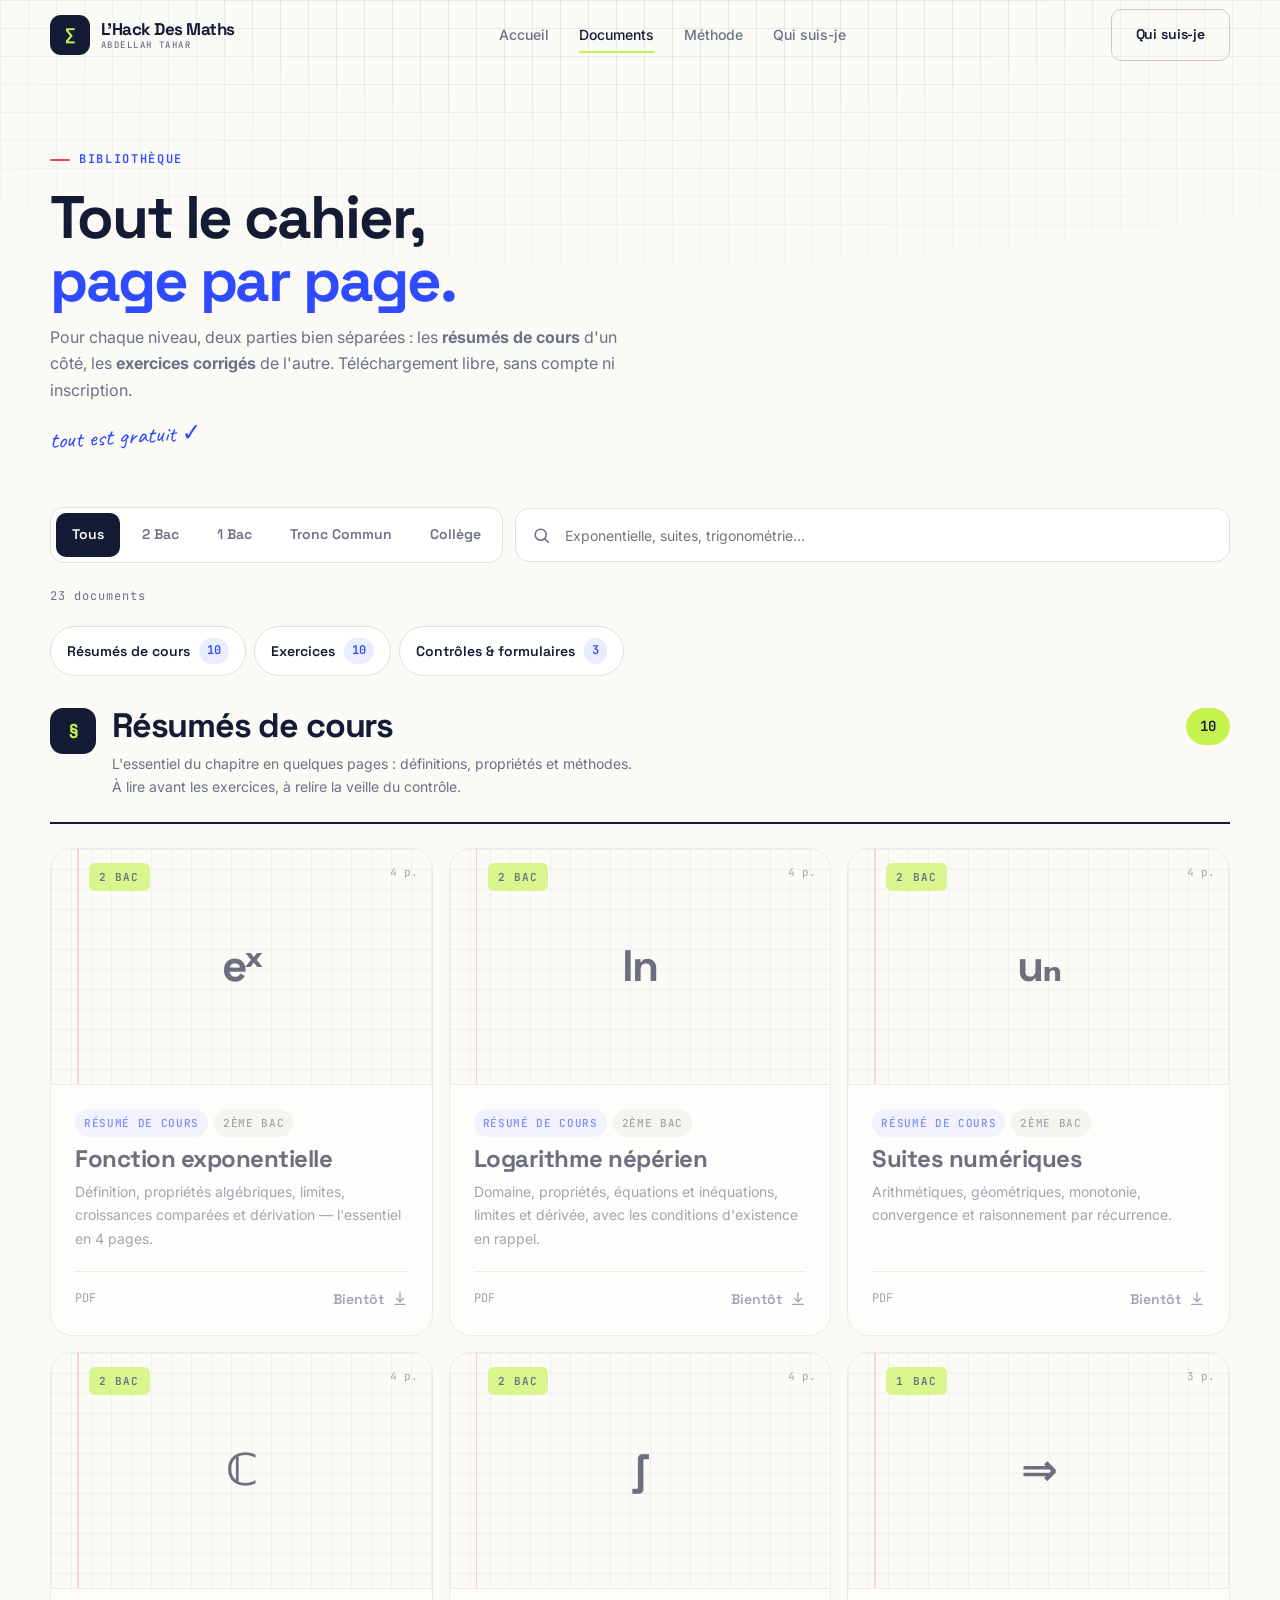
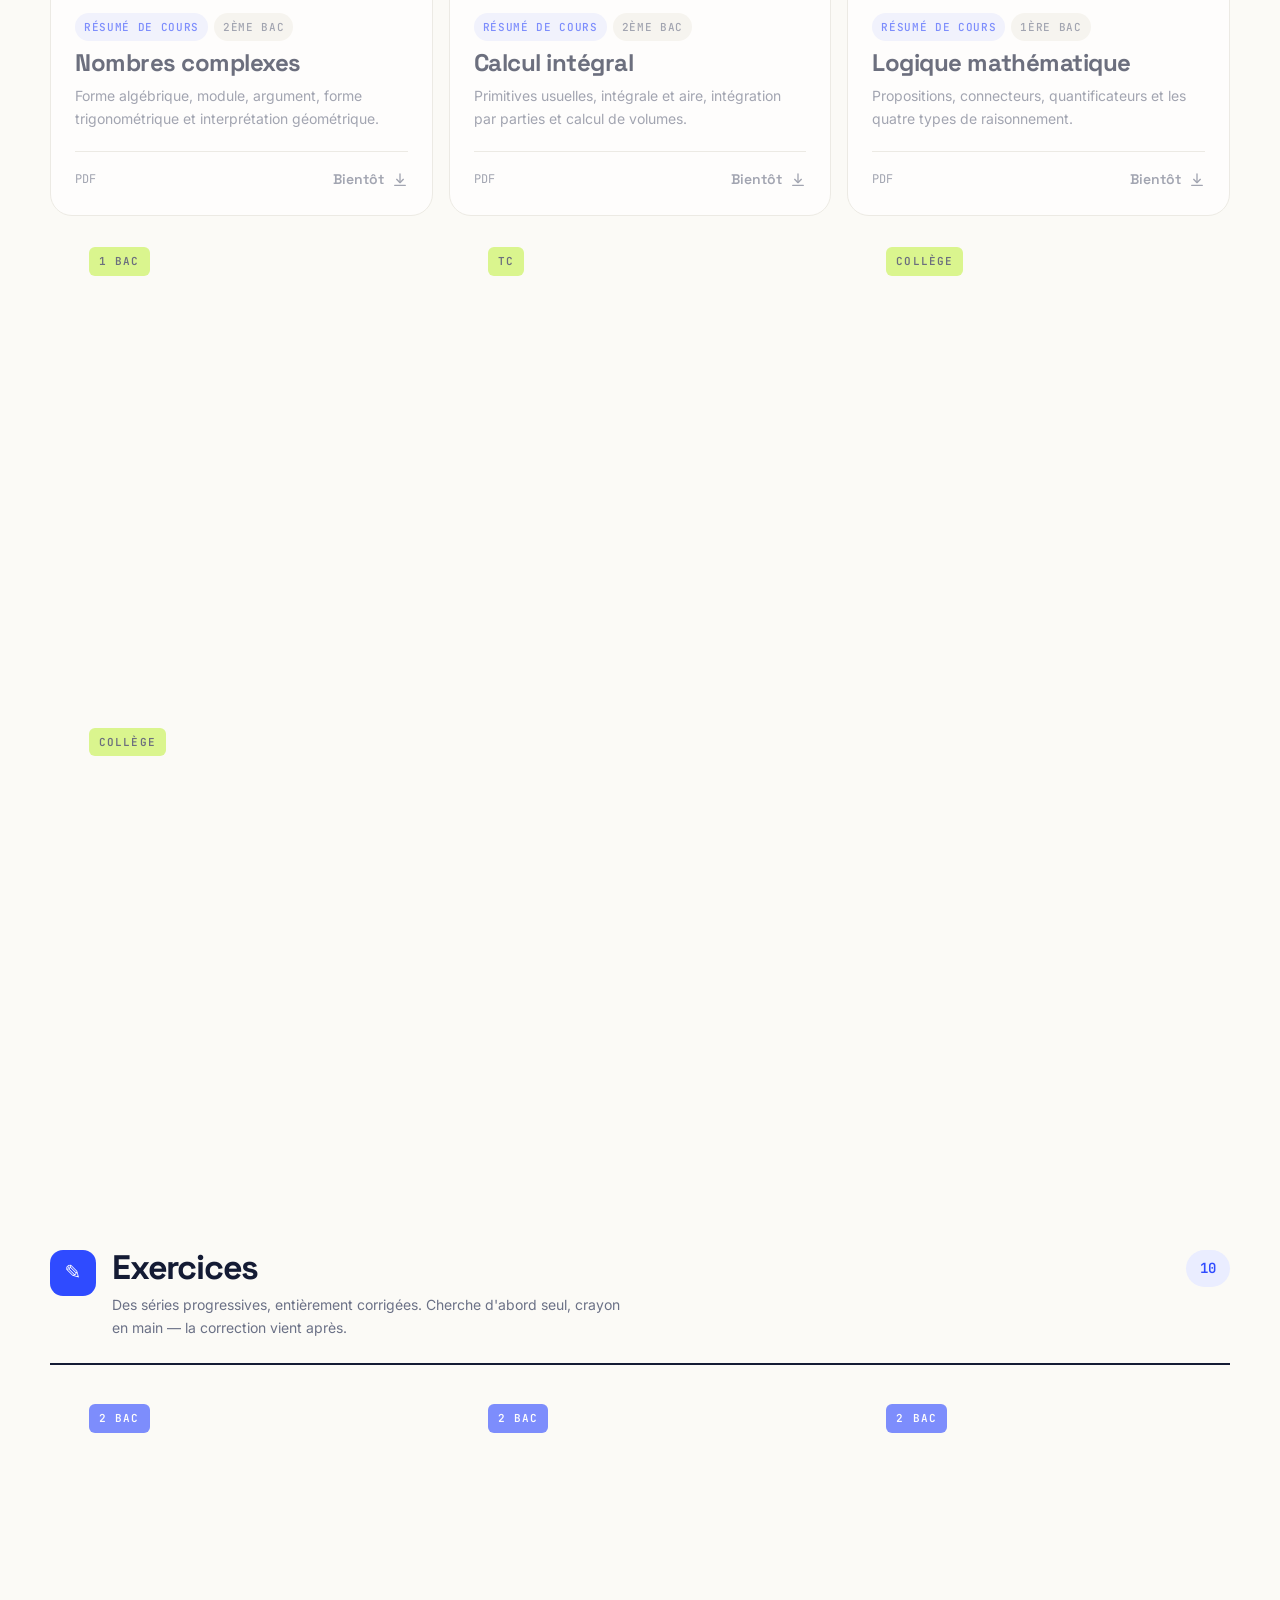
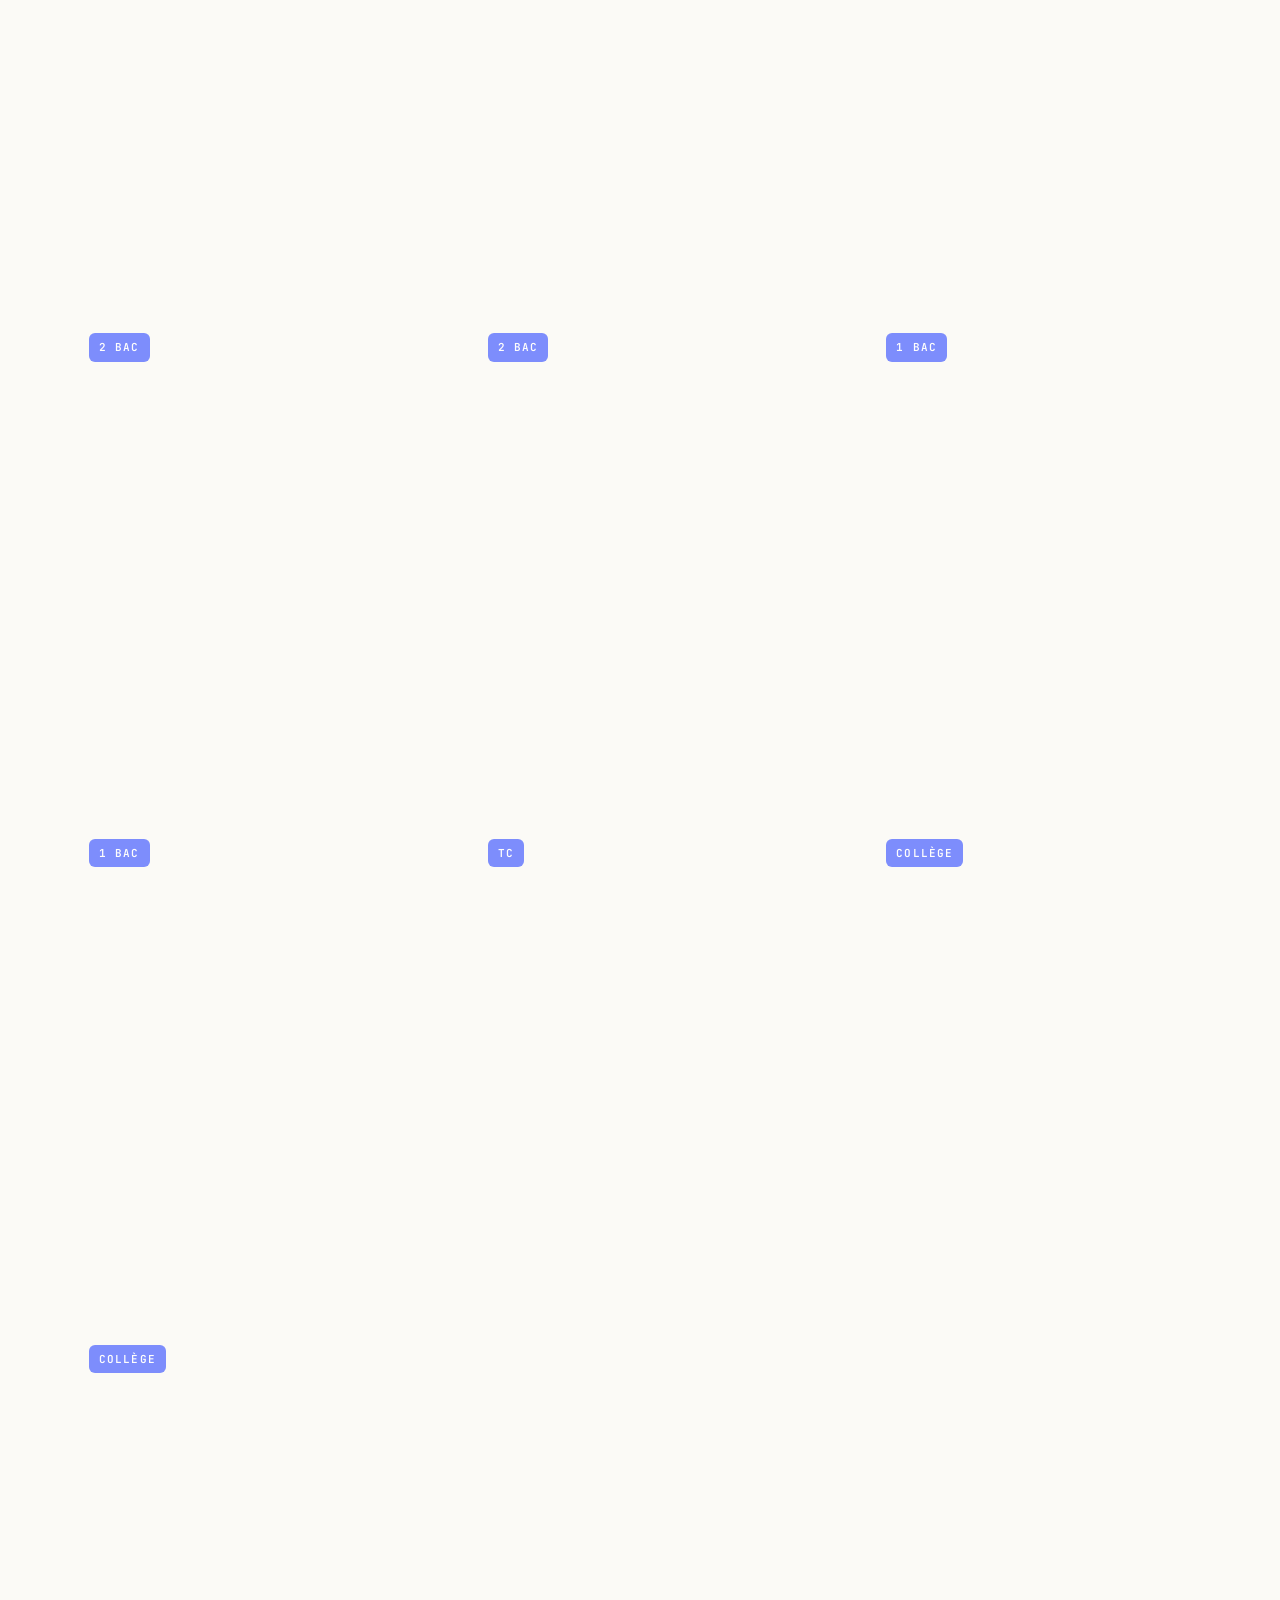
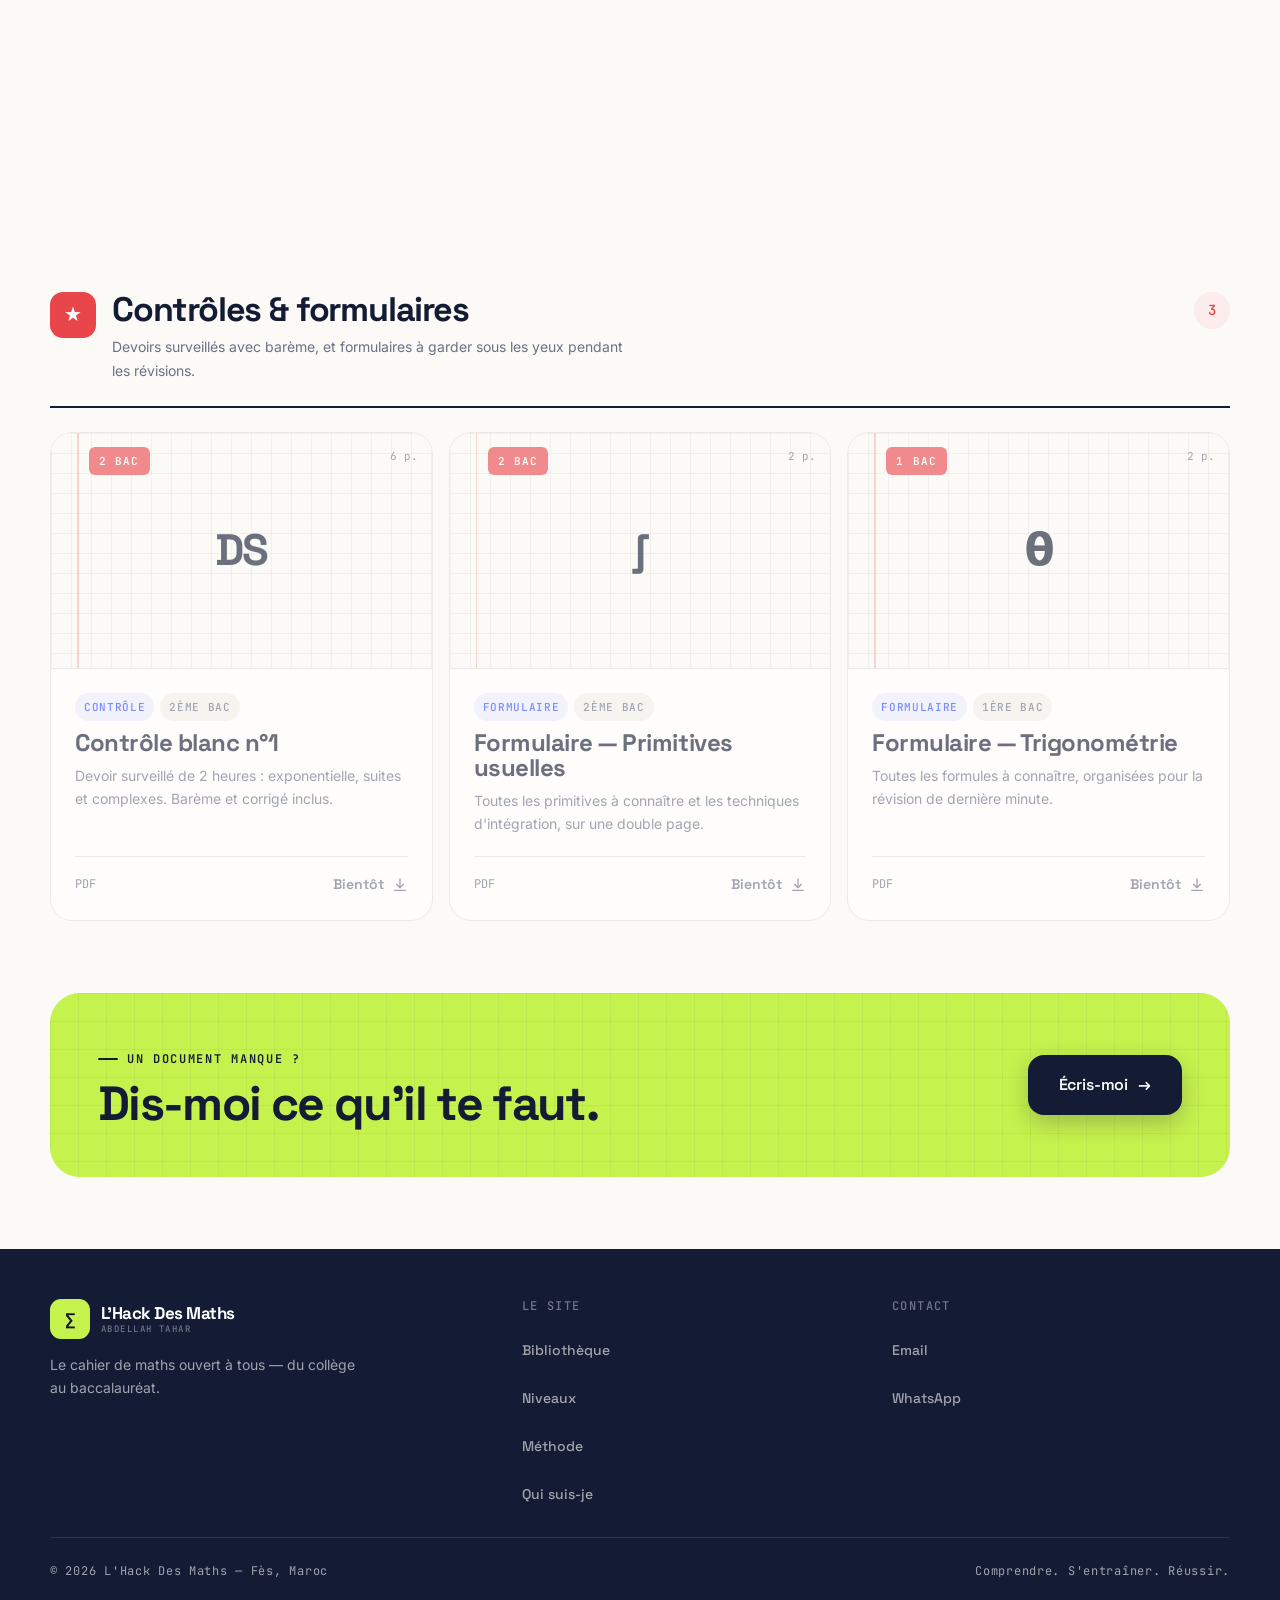
==== commit b8955b29: "Add files via upload" ====
--- a/bibliotheque.html
+++ b/bibliotheque.html
@@ -4,13 +4,13 @@
 <meta charset="UTF-8">
 <meta name="viewport" content="width=device-width, initial-scale=1">
 <meta name="theme-color" content="#141B34">
-<title>Bibliothèque — Tous les PDF — L'Hack Des Maths</title>
-<meta name="description" content="Tous les cours, exercices corrigés, contrôles et formulaires de mathématiques en PDF, du collège au baccalauréat. Téléchargement libre.">
-<link rel="canonical" href="https://abdellahtahar.com/bibliotheque.html">
+<title>Résumés de cours & exercices — L'Hack Des Maths</title>
+<meta name="description" content="Résumés de cours et exercices corrigés de mathématiques en PDF, classés par niveau, du collège au baccalauréat. Téléchargement libre.">
+<link rel="canonical" href="https://lhackdesmaths.com/bibliotheque.html">
 <meta property="og:type" content="website">
 <meta property="og:title" content="Bibliothèque — Tous les PDF — L'Hack Des Maths">
 <meta property="og:description" content="Cours, exercices corrigés et contrôles en PDF. Téléchargement libre.">
-<meta property="og:image" content="https://abdellahtahar.com/assets/prof-carre.jpg">
+<meta property="og:image" content="https://lhackdesmaths.com/assets/prof-carre.jpg">
 <link rel="icon" href="favicon.svg" type="image/svg+xml">
 <link rel="manifest" href="site.webmanifest">
 <link rel="preconnect" href="https://fonts.googleapis.com">
@@ -63,7 +63,8 @@
         Tout le cahier,<br><em style="font-style:normal;color:var(--cobalt)">page par page.</em>
       </h1>
       <p class="gris mesure">
-        Cours, exercices corrigés, contrôles blancs et formulaires. Téléchargement libre,
+        Pour chaque niveau, deux parties bien séparées : les <strong>résumés de cours</strong>
+        d'un côté, les <strong>exercices corrigés</strong> de l'autre. Téléchargement libre,
         sans compte ni inscription.
       </p>
       <span class="note-main" style="margin-top:1.25rem">tout est gratuit ✓</span>
@@ -85,14 +86,16 @@
         <div class="chercher">
           <svg viewBox="0 0 24 24" aria-hidden="true"><circle cx="11" cy="11" r="7"/><path d="m16.5 16.5 4 4"/></svg>
           <label class="sr" for="chercher">Rechercher un document</label>
-          <input id="chercher" type="search" placeholder="Exponentielle, contrôle, formulaire…" autocomplete="off">
+          <input id="chercher" type="search" placeholder="Exponentielle, suites, trigonométrie…" autocomplete="off">
           <button class="vider" id="vider" type="button" aria-label="Effacer la recherche">×</button>
         </div>
       </div>
 
-      <p class="compte-res" id="nb" aria-live="polite" style="margin-bottom:1.5rem">14 documents</p>
+      <p class="compte-res" id="nb" aria-live="polite" style="margin-bottom:1.25rem">23 documents</p>
 
-      <div class="fiches" id="fiches"></div>
+      <nav class="raccourcis" id="raccourcis" aria-label="Aller à une partie"></nav>
+
+      <div class="parties" id="parties"></div>
 
       <div class="rien" id="rien" hidden>
         <span class="signe" aria-hidden="true">∅</span>
@@ -111,7 +114,7 @@
           <span class="tag">Un document manque ?</span>
           <h2 style="margin-top:.6rem">Dis-moi ce qu'il te faut.</h2>
         </div>
-        <a class="btn btn-encre btn-lg" href="mailto:contact@abdellahtahar.com">Écris-moi <span class="fl" aria-hidden="true">→</span></a>
+        <a class="btn btn-encre btn-lg" href="mailto:contact@lhackdesmaths.com">Écris-moi <span class="fl" aria-hidden="true">→</span></a>
       </div>
     </div>
   </section>
@@ -139,7 +142,7 @@
       <div>
         <span class="etiq" style="color:rgba(255,255,255,.4);margin-bottom:14px">Contact</span>
         <nav class="pied-liens" style="flex-direction:column;gap:10px">
-          <a href="mailto:contact@abdellahtahar.com">Email</a>
+          <a href="mailto:contact@lhackdesmaths.com">Email</a>
           <a href="https://wa.me/212600000000" target="_blank" rel="noopener">WhatsApp</a>
         </nav>
       </div>
--- a/css/style.css
+++ b/css/style.css
@@ -63,11 +63,11 @@
 /* ───── 2. BASE ───── */
 *,*::before,*::after{box-sizing:border-box}
 [hidden]{display:none!important}
-html{scroll-behavior:smooth;scroll-padding-top:calc(var(--entete) + 20px);-webkit-text-size-adjust:100%}
+html{scroll-behavior:smooth;scroll-padding-top:calc(var(--entete) + 20px);-webkit-text-size-adjust:100%;overflow-x:clip}
 body{
   margin:0;background:var(--papier);color:var(--encre);
   font-family:var(--corps);font-size:var(--t-md);line-height:1.65;
-  -webkit-font-smoothing:antialiased;overflow-x:hidden;
+  -webkit-font-smoothing:antialiased;overflow-x:clip;width:100%;
 }
 h1,h2,h3,h4{font-family:var(--titre);margin:0;line-height:1.05;letter-spacing:-.035em;font-weight:700}
 h1{font-size:var(--t-h1)}
@@ -150,7 +150,7 @@
 .entete.colle{background:rgba(251,250,246,.86);backdrop-filter:blur(20px) saturate(140%);box-shadow:0 1px 0 var(--trait)}
 .entete-in{min-height:var(--entete);display:flex;align-items:center;justify-content:space-between;gap:16px}
 
-.logo{display:inline-flex;align-items:center;gap:11px}
+.logo{display:inline-flex;align-items:center;gap:11px;min-height:44px}
 .logo-signe{
   width:40px;height:40px;flex:0 0 auto;border-radius:11px;background:var(--encre);color:var(--lime);
   display:grid;place-items:center;font-family:var(--titre);font-size:1.05rem;font-weight:700;
@@ -207,6 +207,8 @@
 
 /* ── Le cahier qui s'ouvre ── */
 .cahier-scene{perspective:2200px;max-width:520px;width:100%;margin-inline:auto;position:relative}
+.cahier{overflow:visible}
+@media(max-width:759px){.cahier-scene{overflow-x:clip;padding-block:4px}}
 .cahier{
   position:relative;aspect-ratio:4/5;border-radius:6px var(--r-md) var(--r-md) 6px;
   transform-style:preserve-3d;box-shadow:var(--ombre-3);
@@ -433,6 +435,50 @@
 .rien .signe{font-family:var(--titre);font-size:3rem;color:var(--cobalt)}
 .rien p{color:var(--graphite);font-size:var(--t-sm);max-width:38ch}
 
+/* ───── 7bis. PARTIES (Résumés / Exercices) ───── */
+.raccourcis{display:flex;flex-wrap:wrap;gap:8px;margin-bottom:var(--e5)}
+.raccourcis a{
+  display:inline-flex;align-items:center;gap:9px;padding:11px 16px;border-radius:999px;
+  background:var(--carte);border:1.5px solid var(--trait);font-family:var(--titre);
+  font-weight:600;font-size:var(--t-sm);transition:var(--tempo);
+}
+.raccourcis a:hover{border-color:var(--encre);transform:translateY(-2px)}
+.raccourcis b{
+  font-family:var(--mono);font-size:var(--t-xs);font-weight:600;color:var(--cobalt);
+  background:var(--cobalt-voile);padding:3px 8px;border-radius:999px;
+}
+
+.parties{display:grid;gap:var(--e7)}
+.partie{scroll-margin-top:calc(var(--entete) + 20px)}
+.partie-tete{
+  position:relative;display:grid;grid-template-columns:auto 1fr auto;gap:var(--e3);
+  align-items:start;padding-bottom:var(--e4);margin-bottom:var(--e4);
+  border-bottom:2px solid var(--encre);
+}
+.partie-signe{
+  width:46px;height:46px;flex:0 0 auto;border-radius:13px;background:var(--encre);color:var(--lime);
+  display:grid;place-items:center;font-family:var(--titre);font-size:1.25rem;font-weight:700;
+}
+.partie-tete h2{font-size:clamp(1.5rem,1.2rem + 1.4vw,2.125rem)}
+.partie-tete p{color:var(--graphite);font-size:var(--t-sm);max-width:58ch;margin-top:8px}
+.partie-compte{
+  font-family:var(--mono);font-size:var(--t-sm);font-weight:600;color:var(--encre);
+  background:var(--lime);padding:7px 14px;border-radius:999px;white-space:nowrap;
+}
+/* la partie Exercices se distingue au premier coup d'œil */
+#exercices .partie-signe{background:var(--cobalt);color:#fff}
+#exercices .partie-compte{background:var(--cobalt-voile);color:var(--cobalt)}
+#exercices .fiche-niveau{background:var(--cobalt);color:#fff}
+#controles .partie-signe{background:var(--rouge);color:#fff}
+#controles .partie-compte{background:var(--rouge-voile);color:var(--rouge)}
+#controles .fiche-niveau{background:var(--rouge);color:#fff}
+
+@media(max-width:759px){
+  .partie-tete{grid-template-columns:auto 1fr;row-gap:12px}
+  .partie-compte{grid-column:1 / -1;justify-self:start}
+  .partie-tete p{grid-column:1 / -1}
+}
+
 /* ───── 8. MÉTHODE ───── */
 .methode{display:grid;gap:var(--e6)}
 .pas-liste{display:grid;gap:var(--e2);counter-reset:pas}
@@ -452,16 +498,18 @@
 
 /* ───── 9. QUI SUIS-JE ───── */
 .moi{display:grid;gap:var(--e5);align-items:center}
-.moi-photo{position:relative;max-width:420px;width:100%;margin-inline:auto}
+.moi-photo{position:relative;max-width:340px;width:100%;margin-inline:auto}
+@media(min-width:760px){.moi-photo{max-width:420px}}
 .moi-photo img{
   width:100%;height:auto;aspect-ratio:4/5;object-fit:cover;object-position:center 12%;
   border-radius:var(--r-xl);display:block;position:relative;z-index:1;
   filter:saturate(1.04) contrast(1.03);box-shadow:var(--ombre-3);
 }
 .moi-photo::before{ /* cadre décalé */
-  content:"";position:absolute;inset:18px -18px -18px 18px;border:2px solid var(--lime);
+  content:"";position:absolute;inset:14px -10px -14px 14px;border:2px solid var(--lime);
   border-radius:var(--r-xl);z-index:0;opacity:.85;
 }
+@media(min-width:760px){.moi-photo::before{inset:18px -18px -18px 18px}}
 .moi-vignette{
   position:absolute;z-index:2;left:-14px;bottom:26px;background:var(--lime);color:var(--encre);
   padding:14px 18px;border-radius:var(--r-md);box-shadow:var(--ombre-2);transform:rotate(-3deg);
@@ -511,6 +559,7 @@
 .pied .logo-signe{background:var(--lime);color:var(--encre)}
 .pied p{font-size:var(--t-sm);margin-top:12px;max-width:36ch}
 .pied-liens{display:flex;flex-wrap:wrap;gap:20px;font-size:var(--t-sm);font-family:var(--titre);font-weight:500}
+.pied-liens a{display:inline-flex;align-items:center;min-height:38px}
 .pied-liens a:hover{color:var(--lime)}
 .pied-bas{font-family:var(--mono);font-size:var(--t-xs);letter-spacing:.06em;padding-top:var(--e4);border-top:1px solid rgba(255,255,255,.1);margin-top:var(--e4);display:flex;flex-wrap:wrap;gap:12px;justify-content:space-between}
 
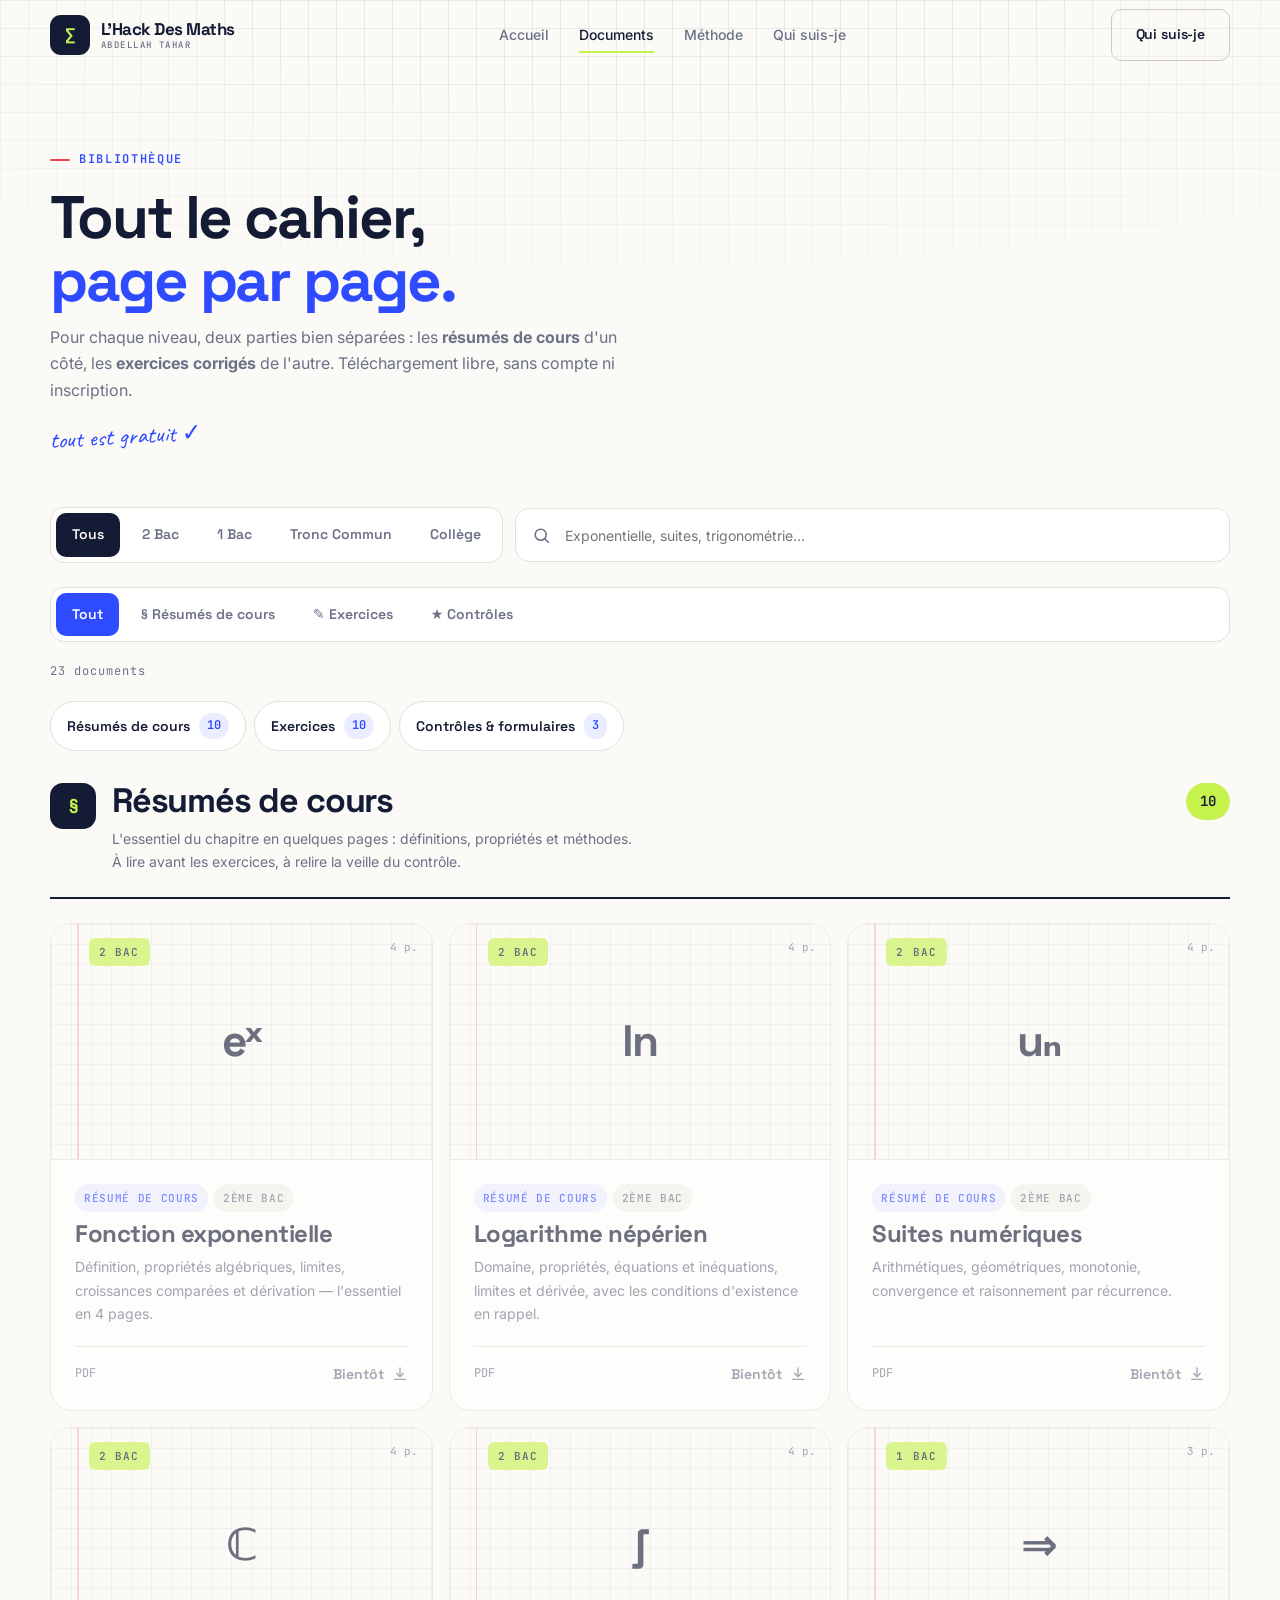
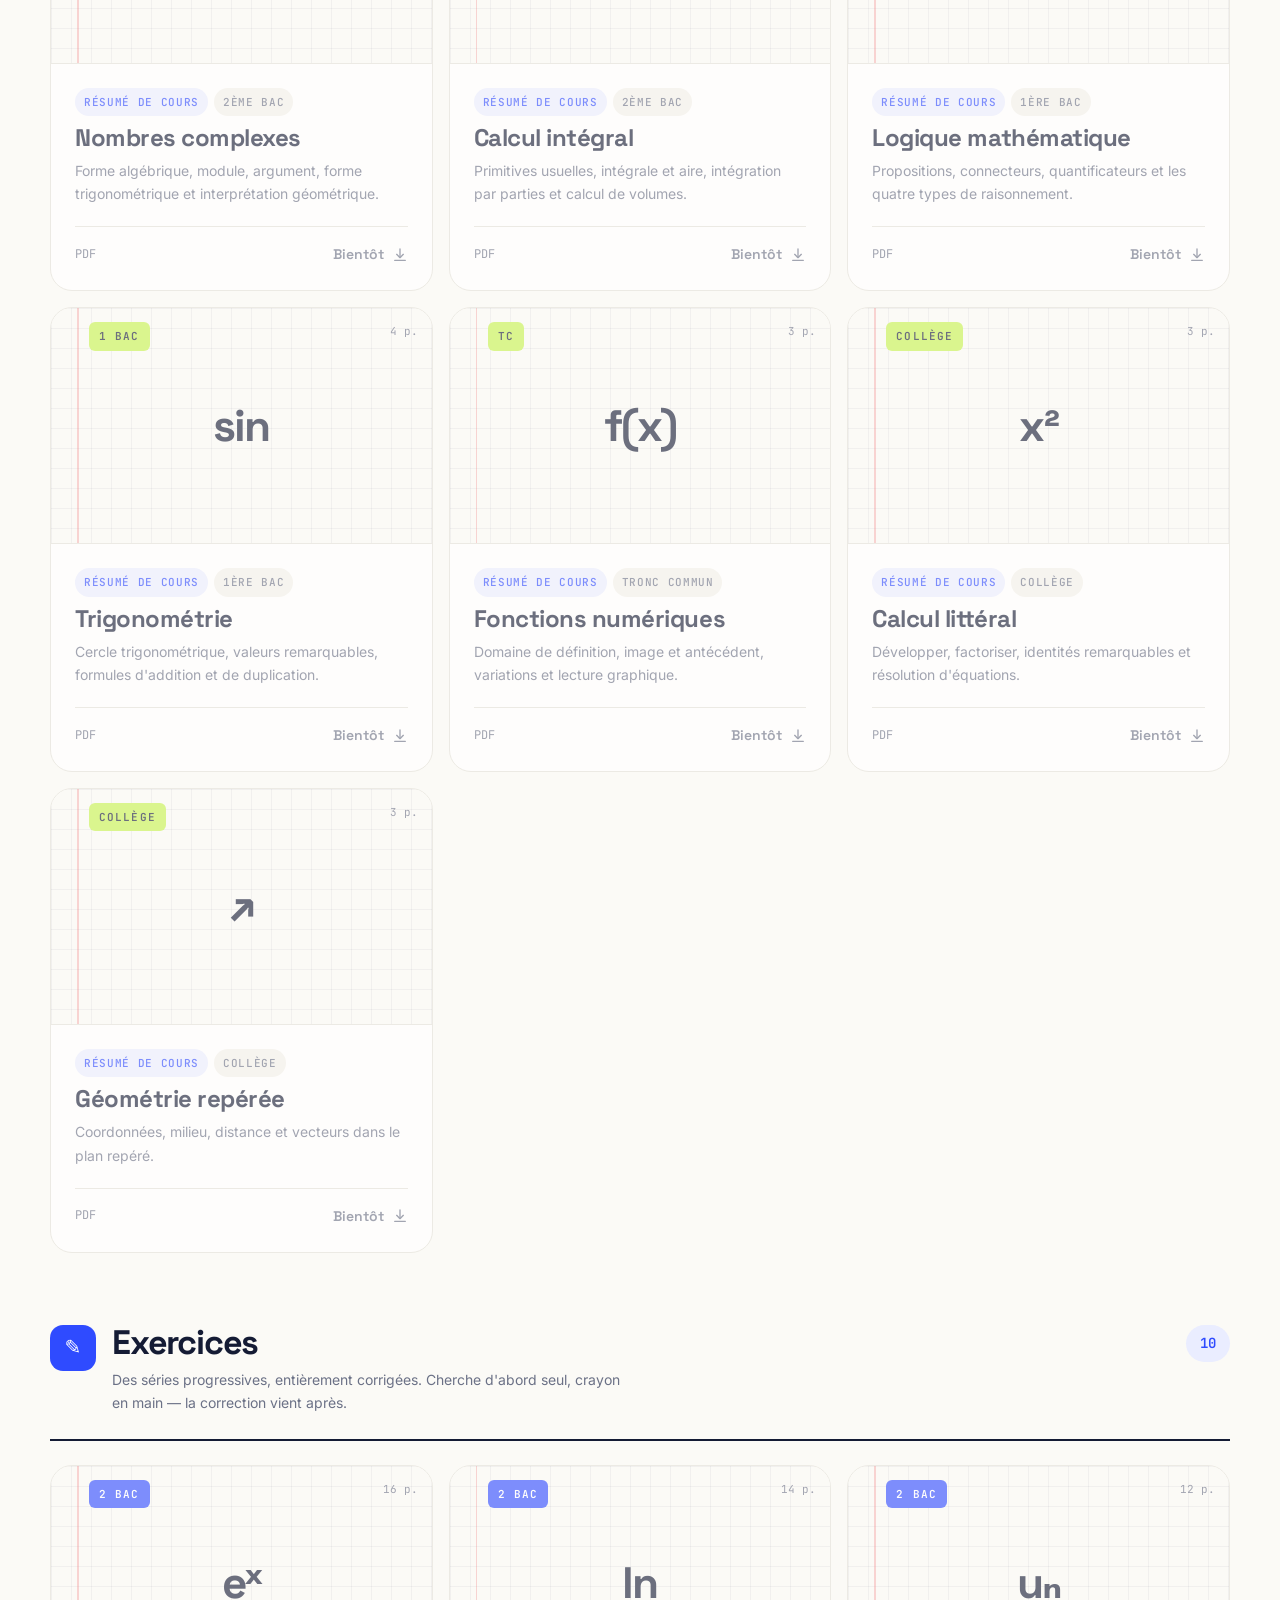
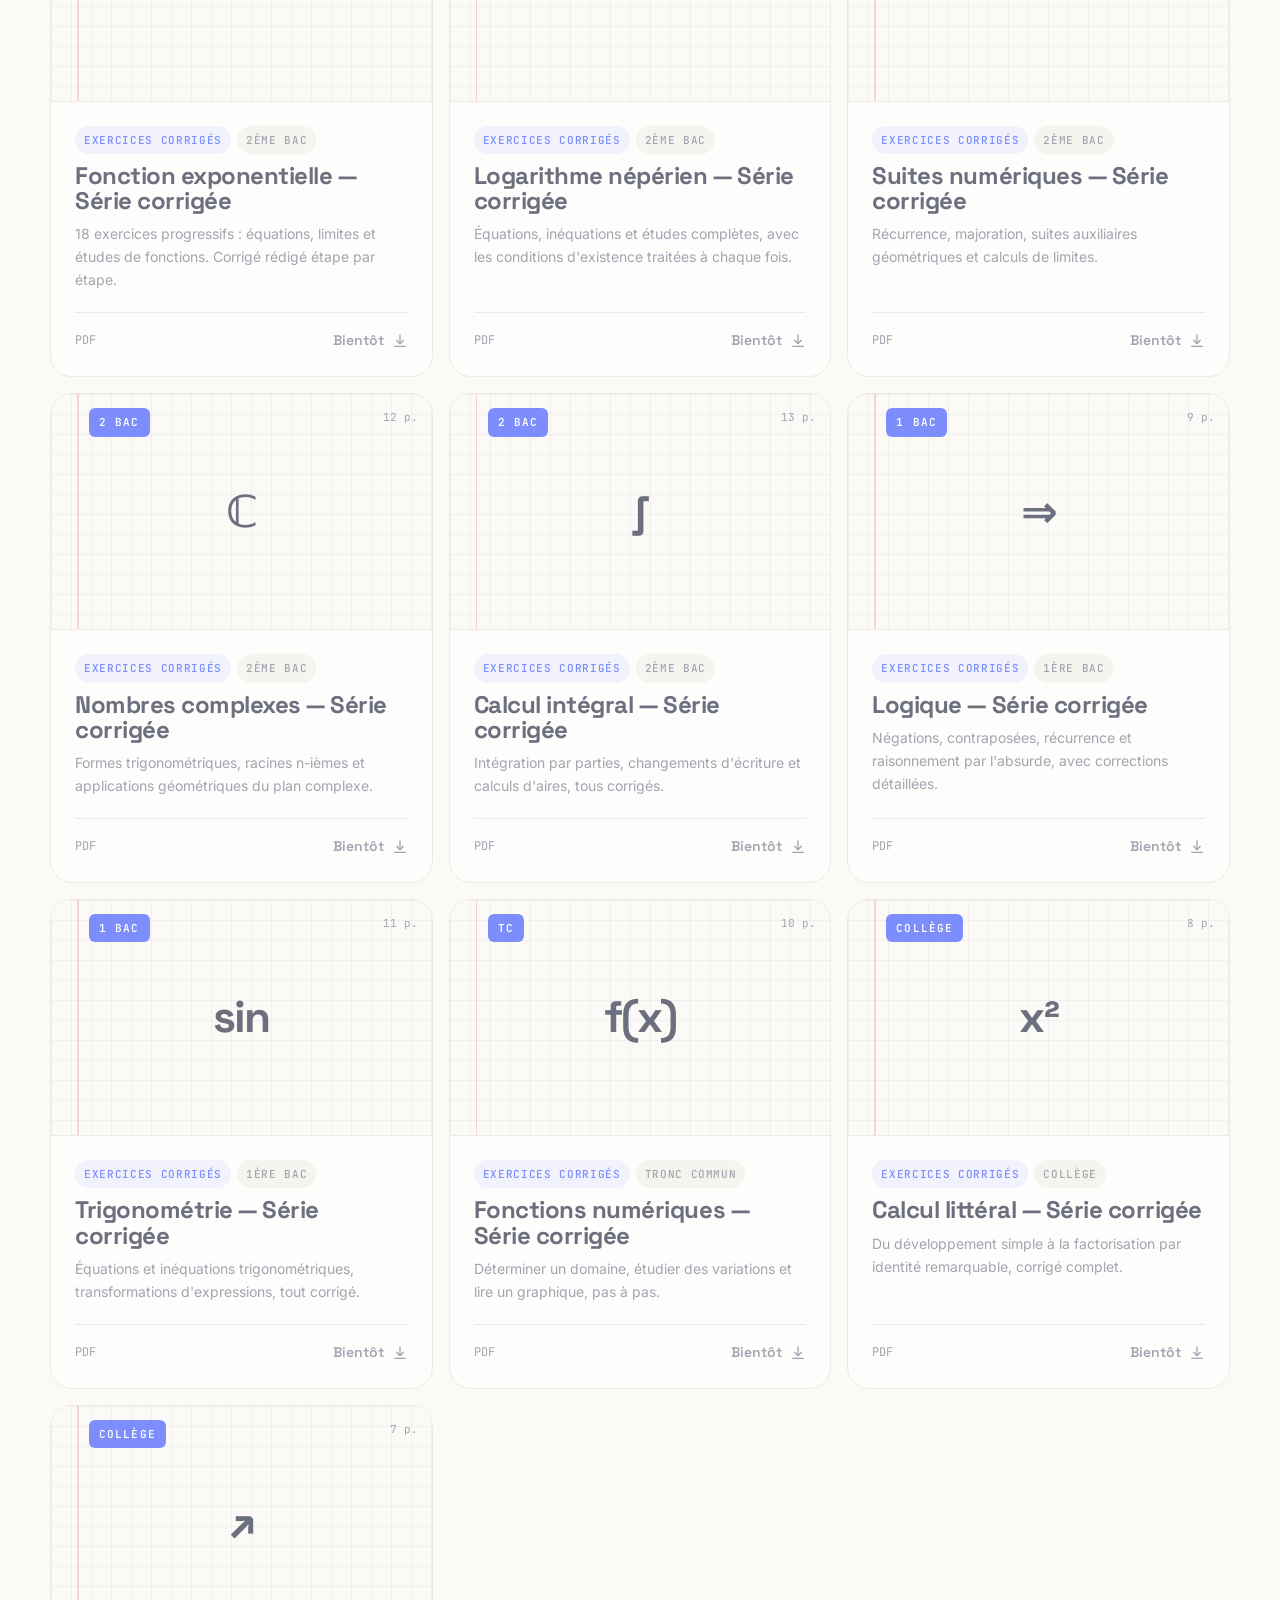
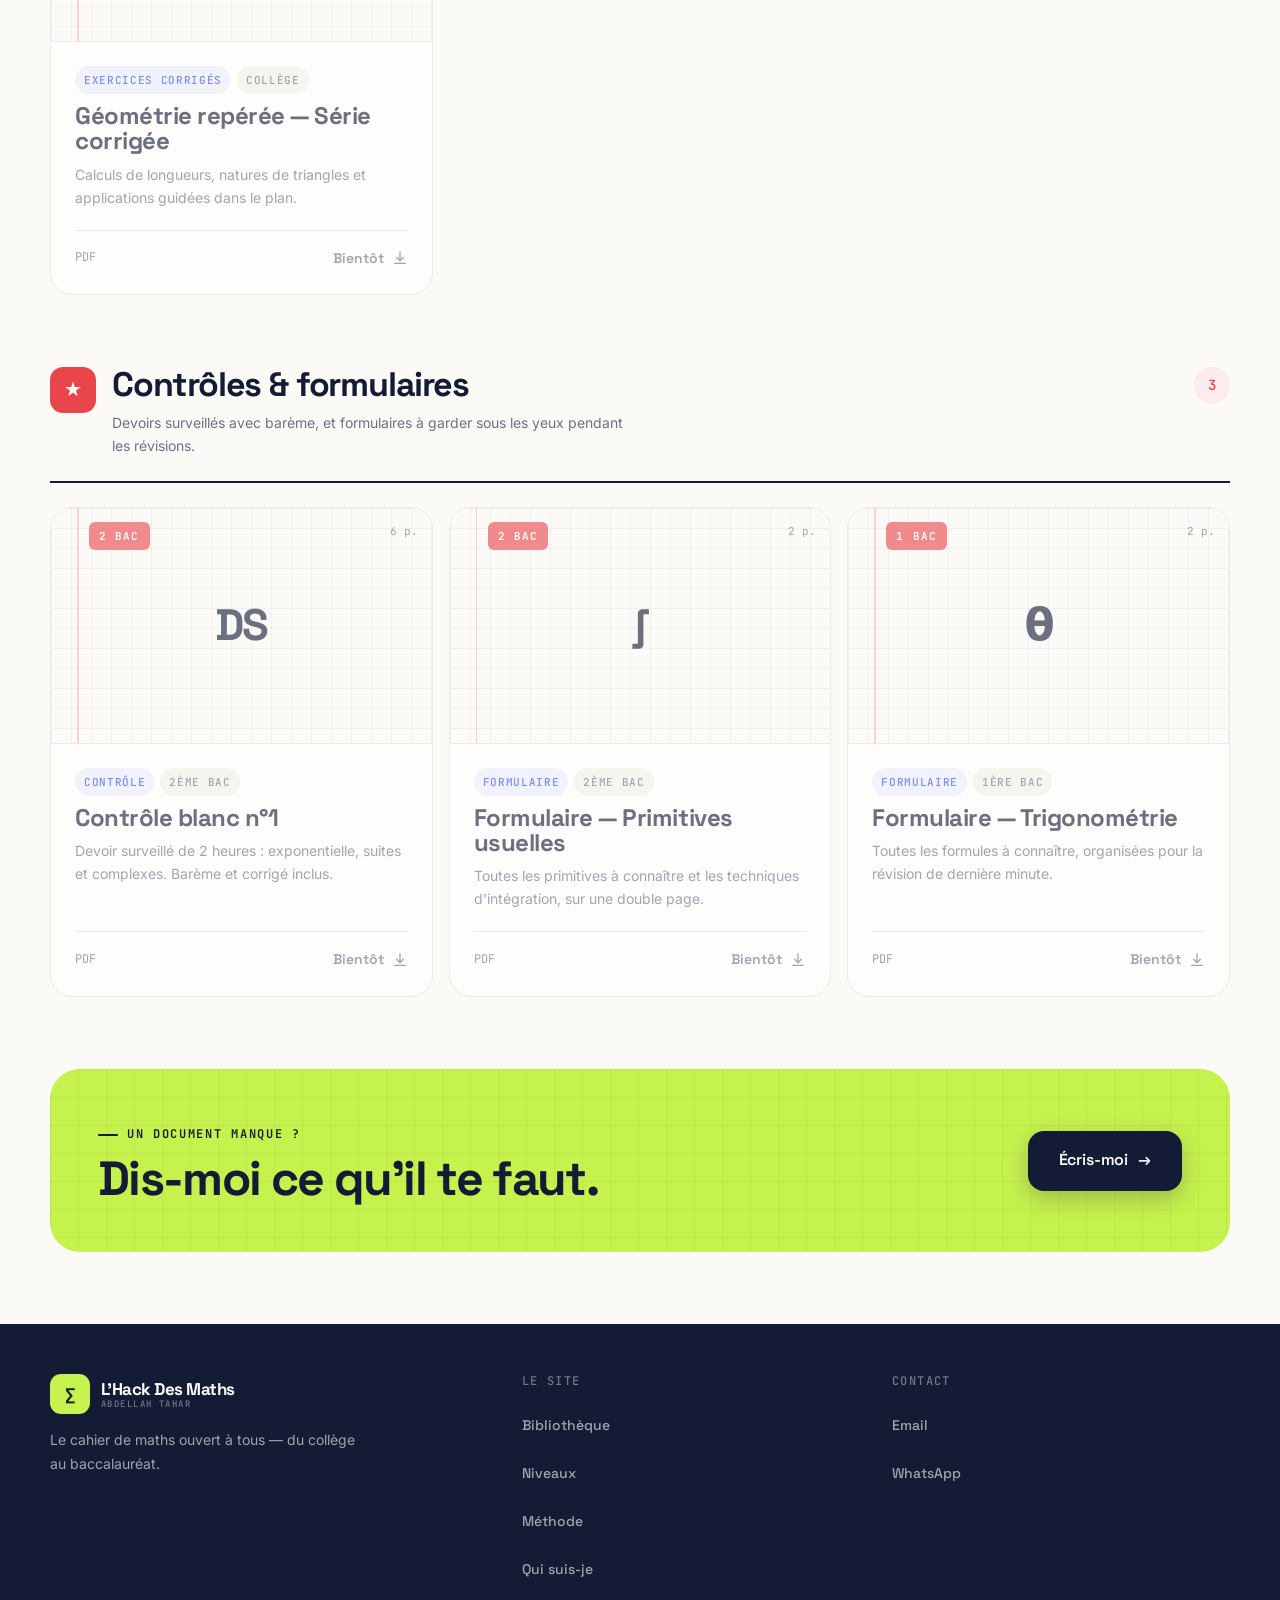
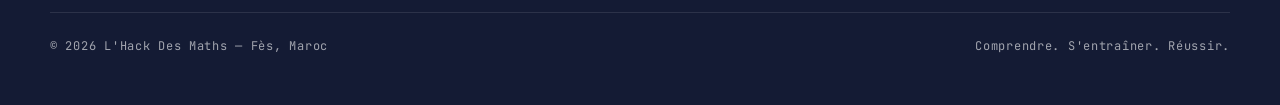
==== commit 397407c4: "Add files via upload" ====
--- a/bibliotheque.html
+++ b/bibliotheque.html
@@ -91,7 +91,14 @@
         </div>
       </div>
 
-      <p class="compte-res" id="nb" aria-live="polite" style="margin-bottom:1.25rem">23 documents</p>
+      <div class="onglets onglets-partie" role="tablist" aria-label="Choisir une partie">
+        <button type="button" role="tab" data-partie="toutes"   aria-selected="true">Tout</button>
+        <button type="button" role="tab" data-partie="resumes"  aria-selected="false">§ Résumés de cours</button>
+        <button type="button" role="tab" data-partie="exercices" aria-selected="false">✎ Exercices</button>
+        <button type="button" role="tab" data-partie="controles" aria-selected="false">★ Contrôles</button>
+      </div>
+
+      <p class="compte-res" id="nb" aria-live="polite" style="margin:1.25rem 0">23 documents</p>
 
       <nav class="raccourcis" id="raccourcis" aria-label="Aller à une partie"></nav>
 
--- a/css/style.css
+++ b/css/style.css
@@ -479,6 +479,93 @@
   .partie-tete p{grid-column:1 / -1}
 }
 
+/* ───── 7ter. ÉCRAN DE CHOIX (page niveau) ───── */
+.fil-simple{
+  display:flex;flex-wrap:wrap;gap:8px;align-items:center;margin-bottom:var(--e4);
+  font-family:var(--mono);font-size:var(--t-xs);color:var(--graphite);
+}
+.fil-simple a:hover{color:var(--cobalt)}
+.fil-simple span[aria-hidden]{opacity:.5}
+
+.choix{display:grid;gap:var(--e3);margin-top:var(--e5)}
+.carte-choix{
+  position:relative;overflow:hidden;display:flex;flex-direction:column;
+  background:var(--carte);border:1.5px solid var(--trait);border-radius:var(--r-xl);
+  padding:var(--e5) var(--e4) var(--e4);
+  transition:transform var(--tempo),box-shadow var(--tempo),border-color var(--tempo);
+}
+.carte-choix::before{
+  content:"";position:absolute;inset:0;background-image:var(--quadrillage);
+  background-size:var(--carreau) var(--carreau);opacity:.6;pointer-events:none;
+}
+.carte-choix::after{ /* trait de marge */
+  content:"";position:absolute;left:26px;top:0;bottom:0;width:1.5px;background:rgba(232,70,75,.28);
+}
+.carte-choix>*{position:relative}
+.carte-choix:hover{transform:translateY(-6px);box-shadow:var(--ombre-2);border-color:var(--encre)}
+
+.choix-signe{
+  width:58px;height:58px;border-radius:16px;display:grid;place-items:center;
+  background:var(--encre);color:var(--lime);font-family:var(--titre);font-size:1.5rem;font-weight:700;
+  transition:transform var(--tempo);
+}
+.carte-choix:hover .choix-signe{transform:rotate(-8deg) scale(1.05)}
+.choix-nb{
+  position:absolute;right:0;top:4px;font-family:var(--mono);font-size:var(--t-xs);font-weight:600;
+  color:var(--encre);background:var(--lime);padding:7px 13px;border-radius:999px;
+}
+.carte-choix h2{font-size:clamp(1.5rem,1.2rem + 1.4vw,2rem);margin-top:var(--e3)}
+.carte-choix p{color:var(--graphite);font-size:var(--t-sm);margin-top:10px;max-width:46ch}
+
+.choix-apercu{display:flex;flex-wrap:wrap;gap:7px;margin-top:var(--e4);margin-bottom:var(--e4)}
+.choix-apercu span{
+  font-family:var(--mono);font-size:.6875rem;color:var(--graphite);background:var(--papier-2);
+  border:1px solid var(--trait);padding:6px 11px;border-radius:999px;
+}
+.choix-apercu .plus{background:var(--encre);color:var(--papier);border-color:var(--encre)}
+
+.choix-aller{
+  display:inline-flex;align-items:center;gap:10px;margin-top:auto;padding-top:var(--e3);
+  border-top:1px solid var(--trait);font-family:var(--titre);font-weight:600;color:var(--cobalt);
+  font-size:var(--t-sm);
+}
+.choix-aller svg{width:17px;height:17px;transition:transform var(--tempo)}
+.carte-choix:hover .choix-aller svg{transform:translateX(5px)}
+
+/* chaque partie garde sa couleur */
+#c-exercices .choix-signe{background:var(--cobalt);color:#fff}
+#c-exercices .choix-nb{background:var(--cobalt-voile);color:var(--cobalt)}
+#c-controles .choix-signe{background:var(--rouge);color:#fff}
+#c-controles .choix-nb{background:var(--rouge-voile);color:var(--rouge)}
+
+.choix-pied{margin-top:var(--e5)}
+
+.autres-niveaux{display:flex;flex-wrap:wrap;gap:9px}
+.autres-niveaux a{
+  display:inline-flex;align-items:center;gap:10px;min-height:46px;padding:0 18px;border-radius:999px;
+  background:var(--carte);border:1.5px solid var(--trait);font-family:var(--titre);
+  font-weight:600;font-size:var(--t-sm);transition:var(--tempo);
+}
+.autres-niveaux a:hover{border-color:var(--encre);transform:translateY(-2px)}
+.autres-niveaux a.ici{background:var(--encre);color:var(--papier);border-color:var(--encre)}
+.autres-niveaux b{
+  font-family:var(--mono);font-size:var(--t-xs);font-weight:600;color:var(--cobalt);
+  background:var(--cobalt-voile);padding:3px 8px;border-radius:999px;
+}
+.autres-niveaux a.ici b{background:rgba(255,255,255,.16);color:var(--lime)}
+
+/* onglets de partie dans la bibliothèque */
+.onglets-partie{margin-top:var(--e3);width:100%}
+.onglets-partie button[aria-selected="true"]{background:var(--cobalt);color:#fff}
+
+@media(min-width:760px){
+  .choix{grid-template-columns:1fr 1fr}
+  .carte-choix{padding:var(--e5)}
+}
+@media(min-width:1100px){
+  .choix{grid-template-columns:repeat(3,1fr)}
+}
+
 /* ───── 8. MÉTHODE ───── */
 .methode{display:grid;gap:var(--e6)}
 .pas-liste{display:grid;gap:var(--e2);counter-reset:pas}
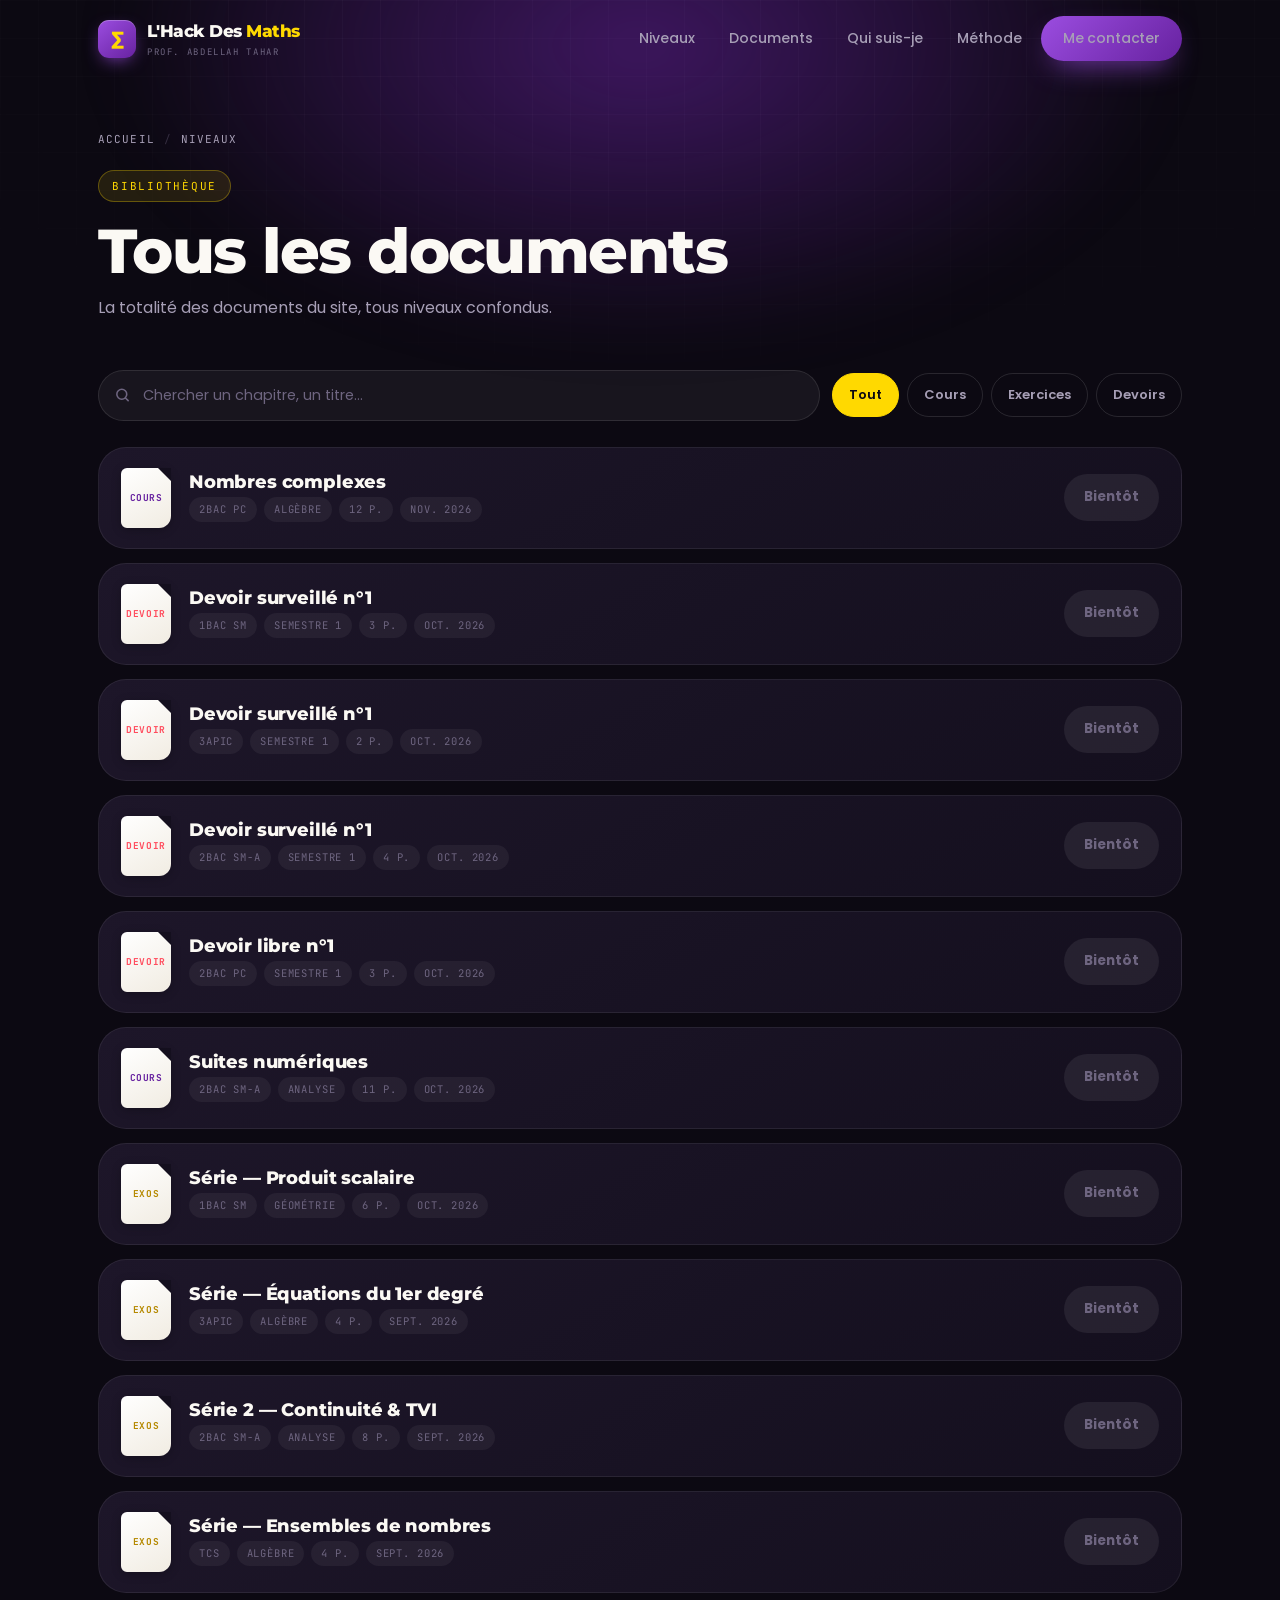
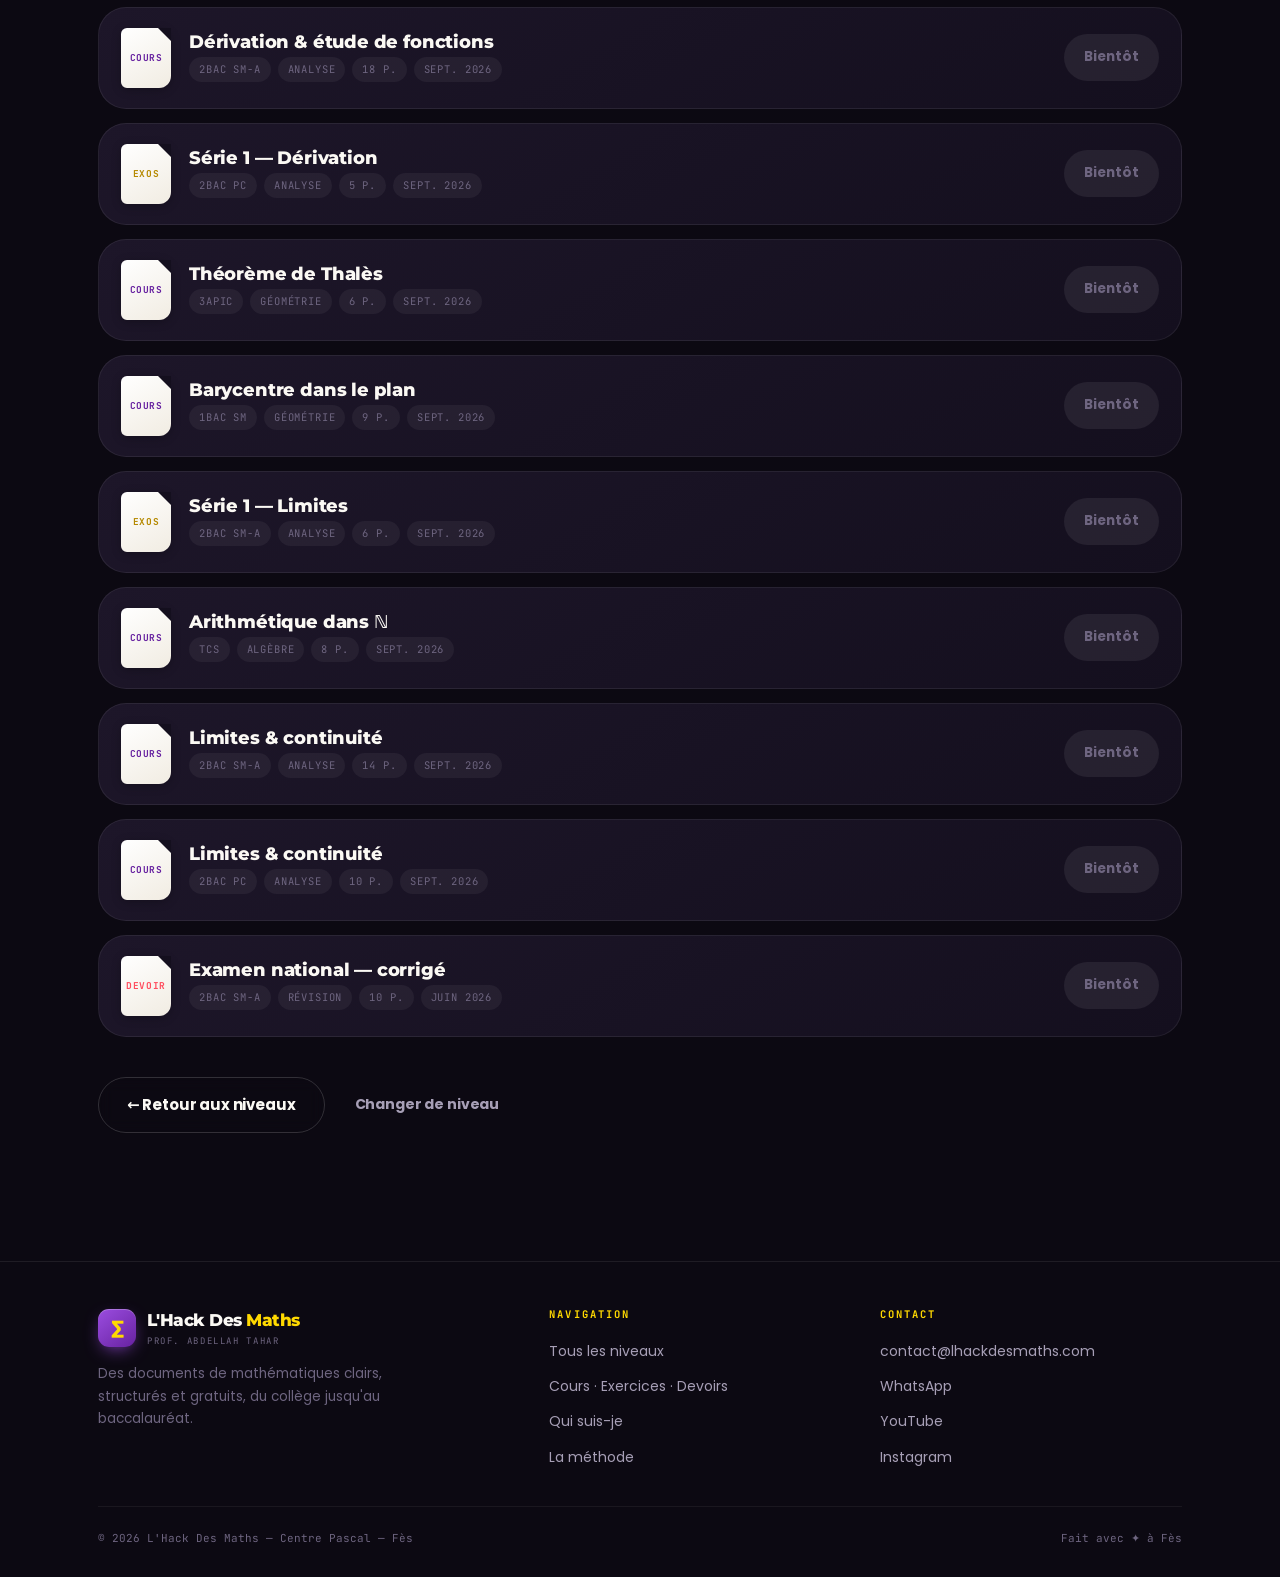
==== commit 71197909: "Add files via upload" ====
--- a/bibliotheque.html
+++ b/bibliotheque.html
@@ -3,172 +3,141 @@
 <head>
 <meta charset="UTF-8">
 <meta name="viewport" content="width=device-width, initial-scale=1">
-<meta name="theme-color" content="#141B34">
-<title>Résumés de cours & exercices — L'Hack Des Maths</title>
-<meta name="description" content="Résumés de cours et exercices corrigés de mathématiques en PDF, classés par niveau, du collège au baccalauréat. Téléchargement libre.">
-<link rel="canonical" href="https://lhackdesmaths.com/bibliotheque.html">
-<meta property="og:type" content="website">
-<meta property="og:title" content="Bibliothèque — Tous les PDF — L'Hack Des Maths">
-<meta property="og:description" content="Cours, exercices corrigés et contrôles en PDF. Téléchargement libre.">
-<meta property="og:image" content="https://lhackdesmaths.com/assets/prof-carre.jpg">
-<link rel="icon" href="favicon.svg" type="image/svg+xml">
-<link rel="manifest" href="site.webmanifest">
+<title>Bibliothèque — L'Hack Des Maths</title>
+<meta name="description" content="Tous les cours, exercices et devoirs de mathématiques en PDF, à télécharger gratuitement.">
+<meta name="theme-color" content="#0C0912">
+<link rel="icon" href="data:image/svg+xml,<svg xmlns='http://www.w3.org/2000/svg' viewBox='0 0 100 100'><rect width='100' height='100' rx='24' fill='%236722A0'/><text x='50' y='72' font-size='64' font-family='Georgia' text-anchor='middle' fill='%23FFD900'>∑</text></svg>">
 <link rel="preconnect" href="https://fonts.googleapis.com">
 <link rel="preconnect" href="https://fonts.gstatic.com" crossorigin>
-<link rel="stylesheet" href="https://fonts.googleapis.com/css2?family=Space+Grotesk:wght@500;600;700&family=Inter:wght@400;500;600&family=Caveat:wght@500;600&family=JetBrains+Mono:wght@500;600&display=swap">
+<link href="https://fonts.googleapis.com/css2?family=Montserrat:wght@600;700;800;900&family=Poppins:wght@300;400;500;600;700&family=Caveat:wght@500;600;700&family=JetBrains+Mono:wght@400;500&display=swap" rel="stylesheet">
 <link rel="stylesheet" href="css/style.css">
 </head>
 <body>
 
-<a class="saut" href="#contenu">Aller aux documents</a>
-<div class="jauge" id="jauge"></div>
+<div id="slot-nav"></div>
 
-<header class="entete colle">
-  <div class="zone entete-in">
-    <a class="logo" href="index.html">
-      <span class="logo-signe" aria-hidden="true">∑</span>
-      <span class="logo-txt">L'Hack Des Maths<small>Abdellah Tahar</small></span>
-    </a>
+<section class="entete-page">
+  <div class="wrap">
+    <nav class="fil" id="fil">
+      <a href="index.html">Accueil</a><i>/</i>
+      <a href="index.html#niveaux">Niveaux</a>
+    </nav>
+    <span class="badge-niv" id="badge">Bibliothèque</span>
+    <h1 id="titre">Tous les documents</h1>
+    <p id="sous">—</p>
+  </div>
+</section>
 
-    <nav class="nav" aria-label="Navigation principale">
-      <a href="index.html">Accueil</a>
-      <a class="ici" href="bibliotheque.html" aria-current="page">Documents</a>
-      <a href="index.html#methode">Méthode</a>
-      <a href="index.html#moi">Qui suis-je</a>
-    </nav>
+<section class="section" style="padding-top:34px">
+  <div class="wrap">
 
-    <div class="outils">
-      <a class="btn btn-contour entete-cta" href="index.html#moi">Qui suis-je</a>
-      <button class="burger" id="burger" type="button" aria-expanded="false" aria-controls="menu" aria-label="Ouvrir le menu">
-        <span></span><span></span><span></span>
-      </button>
-    </div>
-  </div>
-
-  <div class="menu" id="menu">
-    <a href="index.html">Accueil</a>
-    <a href="bibliotheque.html">Documents</a>
-    <a href="index.html#methode">Méthode</a>
-    <a href="index.html#moi">Qui suis-je</a>
-  </div>
-</header>
-
-<main id="contenu">
-
-  <section class="heros" style="padding-bottom:2rem">
-    <div class="heros-fond" aria-hidden="true"></div>
-    <div class="zone" style="position:relative">
-      <span class="tag">Bibliothèque</span>
-      <h1 style="margin:1rem 0 .75rem;font-size:clamp(2.25rem,1.4rem + 3.6vw,3.75rem)">
-        Tout le cahier,<br><em style="font-style:normal;color:var(--cobalt)">page par page.</em>
-      </h1>
-      <p class="gris mesure">
-        Pour chaque niveau, deux parties bien séparées : les <strong>résumés de cours</strong>
-        d'un côté, les <strong>exercices corrigés</strong> de l'autre. Téléchargement libre,
-        sans compte ni inscription.
-      </p>
-      <span class="note-main" style="margin-top:1.25rem">tout est gratuit ✓</span>
-    </div>
-  </section>
-
-  <section class="sect" style="padding-top:1.5rem">
-    <div class="zone">
-
-      <div class="barre-outils">
-        <div class="onglets" role="tablist" aria-label="Filtrer par niveau">
-          <button type="button" role="tab" data-niveau="tous" aria-selected="true">Tous</button>
-          <button type="button" role="tab" data-niveau="2bac" aria-selected="false">2 Bac</button>
-          <button type="button" role="tab" data-niveau="1bac" aria-selected="false">1 Bac</button>
-          <button type="button" role="tab" data-niveau="tc" aria-selected="false">Tronc Commun</button>
-          <button type="button" role="tab" data-niveau="college" aria-selected="false">Collège</button>
-        </div>
-
-        <div class="chercher">
-          <svg viewBox="0 0 24 24" aria-hidden="true"><circle cx="11" cy="11" r="7"/><path d="m16.5 16.5 4 4"/></svg>
-          <label class="sr" for="chercher">Rechercher un document</label>
-          <input id="chercher" type="search" placeholder="Exponentielle, suites, trigonométrie…" autocomplete="off">
-          <button class="vider" id="vider" type="button" aria-label="Effacer la recherche">×</button>
-        </div>
+    <div class="barre-outils rev">
+      <div class="recherche">
+        <span id="ico-loupe"></span>
+        <input type="search" id="q" placeholder="Chercher un chapitre, un titre…" autocomplete="off">
       </div>
-
-      <div class="onglets onglets-partie" role="tablist" aria-label="Choisir une partie">
-        <button type="button" role="tab" data-partie="toutes"   aria-selected="true">Tout</button>
-        <button type="button" role="tab" data-partie="resumes"  aria-selected="false">§ Résumés de cours</button>
-        <button type="button" role="tab" data-partie="exercices" aria-selected="false">✎ Exercices</button>
-        <button type="button" role="tab" data-partie="controles" aria-selected="false">★ Contrôles</button>
-      </div>
-
-      <p class="compte-res" id="nb" aria-live="polite" style="margin:1.25rem 0">23 documents</p>
-
-      <nav class="raccourcis" id="raccourcis" aria-label="Aller à une partie"></nav>
-
-      <div class="parties" id="parties"></div>
-
-      <div class="rien" id="rien" hidden>
-        <span class="signe" aria-hidden="true">∅</span>
-        <h3>Aucun document trouvé</h3>
-        <p>Essaie un autre mot-clé, ou reviens à la liste complète.</p>
-        <button class="btn btn-encre" id="toutVoir" type="button" style="margin-top:1rem">Voir tous les documents</button>
-      </div>
-
-    </div>
-  </section>
-
-  <section class="sect" style="padding-top:0">
-    <div class="zone">
-      <div class="carte-fin rev">
-        <div>
-          <span class="tag">Un document manque ?</span>
-          <h2 style="margin-top:.6rem">Dis-moi ce qu'il te faut.</h2>
-        </div>
-        <a class="btn btn-encre btn-lg" href="mailto:contact@lhackdesmaths.com">Écris-moi <span class="fl" aria-hidden="true">→</span></a>
+      <div class="puces" id="puces">
+        <button class="puce on" data-t="">Tout</button>
+        <button class="puce" data-t="cours">Cours</button>
+        <button class="puce" data-t="exercices">Exercices</button>
+        <button class="puce" data-t="devoirs">Devoirs</button>
       </div>
     </div>
-  </section>
-</main>
 
-<footer class="pied">
-  <div class="zone">
-    <div class="pied-grille">
-      <div>
-        <a class="logo" href="index.html">
-          <span class="logo-signe" aria-hidden="true">∑</span>
-          <span class="logo-txt">L'Hack Des Maths<small>Abdellah Tahar</small></span>
-        </a>
-        <p>Le cahier de maths ouvert à tous — du collège au baccalauréat.</p>
-      </div>
-      <div>
-        <span class="etiq" style="color:rgba(255,255,255,.4);margin-bottom:14px">Le site</span>
-        <nav class="pied-liens" style="flex-direction:column;gap:10px">
-          <a href="bibliotheque.html">Bibliothèque</a>
-          <a href="index.html#niveaux">Niveaux</a>
-          <a href="index.html#methode">Méthode</a>
-          <a href="index.html#moi">Qui suis-je</a>
-        </nav>
-      </div>
-      <div>
-        <span class="etiq" style="color:rgba(255,255,255,.4);margin-bottom:14px">Contact</span>
-        <nav class="pied-liens" style="flex-direction:column;gap:10px">
-          <a href="mailto:contact@lhackdesmaths.com">Email</a>
-          <a href="https://wa.me/212600000000" target="_blank" rel="noopener">WhatsApp</a>
-        </nav>
-      </div>
+    <div class="liste-docs" id="liste"></div>
+
+    <div style="margin-top:40px; display:flex; gap:12px; flex-wrap:wrap">
+      <a href="#" class="btn btn-3" id="retour">← Retour aux rayons</a>
+      <a href="index.html#niveaux" class="btn btn-ghost">Changer de niveau</a>
     </div>
-    <div class="pied-bas">
-      <span>© <span id="an">2026</span> L'Hack Des Maths — Fès, Maroc</span>
-      <span>Comprendre. S'entraîner. Réussir.</span>
-    </div>
+
   </div>
-</footer>
+</section>
 
-<nav class="nav-basse" aria-label="Navigation mobile">
-  <a href="index.html"><svg viewBox="0 0 24 24" aria-hidden="true"><path d="m3 10 9-7 9 7v10a1 1 0 0 1-1 1H4a1 1 0 0 1-1-1Z"/></svg>Accueil</a>
-  <a class="ici" href="bibliotheque.html"><svg viewBox="0 0 24 24" aria-hidden="true"><path d="M4 4h6v16H4zM14 4h6v16h-6z"/></svg>Documents</a>
-  <a href="index.html#niveaux"><svg viewBox="0 0 24 24" aria-hidden="true"><circle cx="12" cy="12" r="9"/><circle cx="12" cy="12" r="3"/></svg>Niveaux</a>
-  <a href="index.html#moi"><svg viewBox="0 0 24 24" aria-hidden="true"><circle cx="12" cy="8" r="4"/><path d="M4 21a8 8 0 0 1 16 0"/></svg>Moi</a>
-</nav>
+<div id="slot-pied"></div>
 
 <script src="js/data.js"></script>
 <script src="js/app.js"></script>
+<script>
+let ETAT = { slug:null, type:'', q:'' };
+
+function dessineListe(){
+  const box = document.getElementById('liste');
+  let liste = DOCUMENTS.filter(d =>
+    (!ETAT.slug || d.niveau === ETAT.slug) &&
+    (!ETAT.type || d.type === ETAT.type)
+  );
+
+  if (ETAT.q){
+    const q = ETAT.q.toLowerCase();
+    liste = liste.filter(d =>
+      (d.titre + ' ' + (d.chapitre||'') + ' ' + (niveauParSlug(d.niveau)?.court||'')).toLowerCase().includes(q)
+    );
+  }
+
+  liste.sort((a,b) => (b.date||'').localeCompare(a.date||''));
+
+  box.innerHTML = liste.length
+    ? liste.map(carteDoc).join('')
+    : `<div class="vide">
+         <div class="em">✎</div>
+         <h3>Aucun document ici pour l'instant</h3>
+         <p>Ce rayon se remplit régulièrement. Reviens bientôt, ou essaie un autre filtre.</p>
+       </div>`;
+
+  box.querySelectorAll('.rev').forEach((el,i) => setTimeout(() => el.classList.add('vu'), 40 + i*45));
+}
+
+function avantInteractions(){
+  ETAT.slug = params.get('n');
+  ETAT.type = params.get('t') || '';
+
+  const niv = niveauParSlug(ETAT.slug);
+
+  document.getElementById('ico-loupe').innerHTML = ICO.loupe;
+
+  if (niv){
+    document.title = niv.court + ' — Bibliothèque';
+    document.getElementById('badge').textContent = niv.court;
+    document.getElementById('fil').insertAdjacentHTML('beforeend',
+      `<i>/</i><a href="niveau.html?n=${niv.slug}">${niv.court}</a><i>/</i><b>${ETAT.type ? RAYONS[ETAT.type].titre : 'Tout'}</b>`);
+    document.getElementById('titre').innerHTML =
+      (ETAT.type ? RAYONS[ETAT.type].titre : 'Tous les documents') + ' <span class="violet-txt">· ' + niv.court + '</span>';
+    document.getElementById('sous').textContent = ETAT.type ? RAYONS[ETAT.type].desc : niv.sous;
+    document.getElementById('retour').href = 'niveau.html?n=' + niv.slug;
+  } else {
+    document.getElementById('sous').textContent = 'La totalité des documents du site, tous niveaux confondus.';
+    document.getElementById('retour').href = 'index.html#niveaux';
+    document.getElementById('retour').textContent = '← Retour aux niveaux';
+  }
+
+  /* Filtres */
+  document.querySelectorAll('.puce').forEach(p => {
+    p.classList.toggle('on', (p.dataset.t || '') === ETAT.type);
+    p.addEventListener('click', () => {
+      ETAT.type = p.dataset.t || '';
+      document.querySelectorAll('.puce').forEach(x => x.classList.remove('on'));
+      p.classList.add('on');
+      const u = new URL(location);
+      ETAT.type ? u.searchParams.set('t', ETAT.type) : u.searchParams.delete('t');
+      history.replaceState({}, '', u);
+      if (niv){
+        document.getElementById('titre').innerHTML =
+          (ETAT.type ? RAYONS[ETAT.type].titre : 'Tous les documents') + ' <span class="violet-txt">· ' + niv.court + '</span>';
+        document.getElementById('sous').textContent = ETAT.type ? RAYONS[ETAT.type].desc : niv.sous;
+      }
+      dessineListe();
+    });
+  });
+
+  let t;
+  document.getElementById('q').addEventListener('input', e => {
+    clearTimeout(t);
+    t = setTimeout(() => { ETAT.q = e.target.value.trim(); dessineListe(); }, 160);
+  });
+
+  dessineListe();
+}
+</script>
 </body>
 </html>
--- a/css/style.css
+++ b/css/style.css
@@ -1,716 +1,739 @@
-/* ═══════════════════════════════════════════════════════════
-   L'HACK DES MATHS — Le Cahier
-   Palette issue des matériaux d'un vrai cahier de maths :
-   encre bleu-noir · papier · trait de marge rouge ·
-   surligneur lime · stylo cobalt · graphite
-   ═══════════════════════════════════════════════════════════ */
-
-/* ───── 1. JETONS ───── */
+/* =====================================================================
+   L'HACK DES MATHS — « LE CARNET »
+   Design system  ·  vanilla CSS  ·  mobile first
+   ===================================================================== */
+
+/* ---------------------------------------------------------------
+   0. TOKENS
+   --------------------------------------------------------------- */
 :root{
-  /* Encre & papier */
-  --encre:#141B34;          /* bleu-noir du stylo plume */
-  --encre-2:#2A3358;
-  --papier:#FBFAF6;         /* papier légèrement chaud */
-  --papier-2:#F3F1EA;
-  --carte:#FFFFFF;
-  --graphite:#6B7186;       /* mine de crayon */
-  --graphite-clair:#9AA0B4;
-
-  /* Accents */
-  --cobalt:#2F4BFF;         /* stylo bille bleu */
-  --cobalt-fonce:#1D31C4;
-  --cobalt-voile:#EAEDFF;
-  --lime:#C6F24E;           /* surligneur */
-  --lime-fonce:#8FBF00;
-  --rouge:#E8464B;          /* trait de marge / correction */
-  --rouge-voile:#FDECEC;
-
-  --trait:#E3E0D8;
-  --trait-fort:#CFCBBF;
+  /* Brand */
+  --violet:        #6722A0;
+  --violet-clair:  #9B4DE0;
+  --violet-nuit:   #3D1A6E;
+  --jaune:         #FFD900;
+  --jaune-doux:    #FFE863;
+  --rouge:         #FF4D5E;
+
+  /* Neutres */
+  --encre:         #0C0912;
+  --encre-2:       #140F1E;
+  --encre-3:       #1D1629;
+  --papier:        #FBF9F4;
+  --papier-2:      #F1ECE2;
+  --gris:          #A79FB6;
+  --gris-fonce:    #6E6580;
 
   /* Typo */
-  --titre:"Space Grotesk",system-ui,sans-serif;
-  --corps:"Inter",system-ui,-apple-system,"Segoe UI",sans-serif;
-  --main:"Caveat",cursive;                    /* annotations manuscrites */
-  --mono:"JetBrains Mono",ui-monospace,monospace;
-
-  --t-xs:.75rem; --t-sm:.875rem; --t-md:1rem; --t-lg:1.0625rem;
-  --t-h3:clamp(1.25rem,1.1rem + .6vw,1.5rem);
-  --t-h2:clamp(1.875rem,1.3rem + 2.4vw,3rem);
-  --t-h1:clamp(2.125rem,1.35rem + 4.4vw,4.5rem);
-
-  --e1:.5rem; --e2:.75rem; --e3:1rem; --e4:1.5rem;
-  --e5:2rem; --e6:3rem; --e7:4.5rem; --e8:6.5rem;
-
-  --r-sm:10px; --r-md:16px; --r-lg:22px; --r-xl:30px;
-  --ombre-1:0 1px 2px rgba(20,27,52,.05), 0 8px 24px rgba(20,27,52,.06);
-  --ombre-2:0 16px 44px rgba(20,27,52,.10);
-  --ombre-3:0 34px 80px rgba(20,27,52,.18);
-  --anneau:0 0 0 4px rgba(47,75,255,.18);
-
-  /* Le quadrillage — motif fondateur */
-  --carreau:28px;
-  --ligne:rgba(20,27,52,.07);
-  --quadrillage:
-    linear-gradient(var(--ligne) 1px,transparent 1px),
-    linear-gradient(90deg,var(--ligne) 1px,transparent 1px);
-
-  --entete:70px;
-  --tempo:.3s cubic-bezier(.22,.9,.28,1);
-  --tempo-lent:.7s cubic-bezier(.22,.9,.28,1);
-}
-
-/* ───── 2. BASE ───── */
-*,*::before,*::after{box-sizing:border-box}
-[hidden]{display:none!important}
-html{scroll-behavior:smooth;scroll-padding-top:calc(var(--entete) + 20px);-webkit-text-size-adjust:100%;overflow-x:clip}
+  --f-titre: "Montserrat", system-ui, sans-serif;
+  --f-texte: "Poppins", system-ui, sans-serif;
+  --f-main:  "Caveat", cursive;
+  --f-mono:  "JetBrains Mono", ui-monospace, monospace;
+
+  /* Rythme */
+  --r-s:  10px;
+  --r-m:  18px;
+  --r-l:  28px;
+  --r-xl: 40px;
+
+  --max: 1180px;
+  --pad: clamp(20px, 5vw, 48px);
+
+  --ombre-s: 0 2px 10px rgba(0,0,0,.25);
+  --ombre-m: 0 18px 40px -18px rgba(0,0,0,.6);
+  --ombre-l: 0 40px 80px -30px rgba(0,0,0,.75);
+  --lueur:   0 0 60px -10px rgba(155,77,224,.55);
+
+  --ease: cubic-bezier(.19,1,.22,1);
+  --spring: cubic-bezier(.34,1.56,.64,1);
+}
+
+*,*::before,*::after{ box-sizing:border-box; margin:0; padding:0; }
+
+html{ scroll-behavior:smooth; -webkit-text-size-adjust:100%; }
+
 body{
-  margin:0;background:var(--papier);color:var(--encre);
-  font-family:var(--corps);font-size:var(--t-md);line-height:1.65;
-  -webkit-font-smoothing:antialiased;overflow-x:clip;width:100%;
-}
-h1,h2,h3,h4{font-family:var(--titre);margin:0;line-height:1.05;letter-spacing:-.035em;font-weight:700}
-h1{font-size:var(--t-h1)}
-h2{font-size:var(--t-h2)}
-h3{font-size:var(--t-h3);letter-spacing:-.02em}
-p{margin:0}
-a{color:inherit;text-decoration:none}
-ul,ol{margin:0;padding:0;list-style:none}
-img,svg{max-width:100%;display:block}
-button,input,select{font:inherit;color:inherit}
-:focus-visible{outline:3px solid var(--cobalt);outline-offset:3px;border-radius:6px}
-::selection{background:var(--lime);color:var(--encre)}
-
-.zone{width:min(1180px,100% - 2rem);margin-inline:auto}
-@media(min-width:760px){.zone{width:min(1180px,100% - 4rem)}}
-
-.sr{position:absolute;width:1px;height:1px;overflow:hidden;clip:rect(0 0 0 0);white-space:nowrap}
-.saut{position:absolute;left:12px;top:-100px;z-index:2000;background:var(--encre);color:#fff;padding:12px 18px;border-radius:var(--r-sm);font-weight:600;transition:top var(--tempo)}
-.saut:focus{top:12px}
-
-/* Étiquette de section */
-.tag{
-  display:inline-flex;align-items:center;gap:9px;font-family:var(--mono);
-  font-size:var(--t-xs);font-weight:600;letter-spacing:.14em;text-transform:uppercase;color:var(--cobalt);
-}
-.tag::before{content:"";width:20px;height:2px;background:var(--rouge);border-radius:2px}
-.tag-clair{color:var(--lime)}
-.tag-clair::before{background:var(--lime)}
-
-.etiq{display:block;font-family:var(--mono);font-size:var(--t-xs);letter-spacing:.12em;text-transform:uppercase;color:var(--graphite);font-weight:500}
-.gris{color:var(--graphite)}
-.mesure{max-width:60ch}
-
-/* Écriture manuscrite dans la marge */
-.note-main{
-  font-family:var(--main);font-size:1.5rem;line-height:1.15;color:var(--cobalt);
-  transform:rotate(-3deg);display:inline-block;
-}
-.note-main.rouge{color:var(--rouge)}
-
-/* Surlignage animé */
-.surligne{
-  position:relative;display:inline;
-  background-image:linear-gradient(var(--lime),var(--lime));
-  background-repeat:no-repeat;background-position:0 88%;background-size:0 42%;
-  transition:background-size 1s cubic-bezier(.22,.9,.28,1) .3s;
-}
-.vu .surligne,.surligne.vu{background-size:100% 42%}
-
-/* ───── 3. BOUTONS ───── */
+  font-family:var(--f-texte);
+  background:var(--encre);
+  color:var(--papier);
+  line-height:1.65;
+  overflow-x:hidden;
+  min-height:100vh;
+  -webkit-font-smoothing:antialiased;
+}
+
+/* Fond : grille de cahier + halo violet + grain */
+body::before{
+  content:"";
+  position:fixed; inset:0; z-index:0; pointer-events:none;
+  background-image:
+    linear-gradient(rgba(255,255,255,.028) 1px, transparent 1px),
+    linear-gradient(90deg, rgba(255,255,255,.028) 1px, transparent 1px);
+  background-size:38px 38px;
+  mask-image:radial-gradient(ellipse 90% 60% at 50% 0%, #000 25%, transparent 78%);
+}
+body::after{
+  content:"";
+  position:fixed; z-index:0; pointer-events:none;
+  top:-30vh; left:50%; transform:translateX(-50%);
+  width:min(1100px,140vw); height:70vh;
+  background:radial-gradient(ellipse at center, rgba(103,34,160,.55), transparent 68%);
+  filter:blur(30px);
+}
+
+img{ max-width:100%; display:block; }
+a{ color:inherit; text-decoration:none; }
+button{ font:inherit; cursor:pointer; border:0; background:none; color:inherit; }
+::selection{ background:var(--jaune); color:var(--encre); }
+
+/* Scrollbar */
+::-webkit-scrollbar{ width:10px; }
+::-webkit-scrollbar-track{ background:var(--encre); }
+::-webkit-scrollbar-thumb{ background:var(--violet); border-radius:20px; border:2px solid var(--encre); }
+::-webkit-scrollbar-thumb:hover{ background:var(--violet-clair); }
+
+
+/* ---------------------------------------------------------------
+   1. UTILITAIRES
+   --------------------------------------------------------------- */
+.wrap{ width:100%; max-width:var(--max); margin-inline:auto; padding-inline:var(--pad); position:relative; z-index:2; }
+.section{ padding-block:clamp(70px,10vw,130px); position:relative; z-index:2; }
+
+.kicker{
+  display:inline-flex; align-items:center; gap:9px;
+  font-family:var(--f-mono); font-size:11px; letter-spacing:.22em; text-transform:uppercase;
+  color:var(--jaune);
+  padding:7px 14px; border-radius:100px;
+  background:rgba(255,217,0,.08);
+  border:1px solid rgba(255,217,0,.25);
+  margin-bottom:20px;
+}
+.kicker::before{ content:""; width:6px; height:6px; border-radius:50%; background:var(--jaune); box-shadow:0 0 10px var(--jaune); }
+
+h1,h2,h3,h4{ font-family:var(--f-titre); font-weight:800; line-height:1.08; letter-spacing:-.025em; }
+
+.h-sec{ font-size:clamp(30px,5.2vw,54px); margin-bottom:16px; }
+.sous-sec{ color:var(--gris); font-size:clamp(15px,1.7vw,18px); max-width:56ch; }
+
+/* Surligneur jaune (effet feutre) */
+.surligne{ position:relative; display:inline-block; z-index:1; color:var(--papier); transition:color .45s var(--ease) .28s; }
+.surligne.on, .vu .surligne{ color:var(--encre); }
+.surligne::after{
+  content:""; position:absolute; z-index:-1;
+  left:-.14em; right:-.14em; top:.04em; bottom:-.02em;
+  background:var(--jaune);
+  border-radius:3px 10px 4px 8px;
+  transform:rotate(-1.2deg) scaleX(0); transform-origin:left center;
+  transition:transform .7s var(--ease);
+  mix-blend-mode:normal; opacity:.9;
+}
+.vu .surligne::after, .surligne.on::after{ transform:rotate(-1.2deg) scaleX(1); }
+
+.violet-txt{ color:var(--violet-clair); }
+.main-note{ font-family:var(--f-main); color:var(--jaune); font-size:1.45em; line-height:1.2; }
+
+
+/* ---------------------------------------------------------------
+   2. BOUTONS
+   --------------------------------------------------------------- */
 .btn{
-  display:inline-flex;align-items:center;justify-content:center;gap:10px;
-  min-height:52px;padding:0 24px;border:1.5px solid transparent;border-radius:var(--r-sm);
-  font-family:var(--titre);font-weight:600;font-size:var(--t-sm);letter-spacing:-.01em;
-  cursor:pointer;position:relative;transition:transform var(--tempo),box-shadow var(--tempo),background var(--tempo),border-color var(--tempo),color var(--tempo);
-}
-.btn:hover{transform:translateY(-3px)}
-.btn:active{transform:translateY(-1px)}
-.btn-encre{background:var(--encre);color:var(--papier);box-shadow:0 8px 22px rgba(20,27,52,.24)}
-.btn-encre:hover{background:var(--encre-2);box-shadow:0 16px 34px rgba(20,27,52,.28)}
-.btn-cobalt{background:var(--cobalt);color:#fff;box-shadow:0 8px 22px rgba(47,75,255,.3)}
-.btn-cobalt:hover{background:var(--cobalt-fonce)}
-.btn-lime{background:var(--lime);color:var(--encre);box-shadow:0 8px 22px rgba(198,242,78,.42)}
-.btn-contour{background:transparent;color:var(--encre);border-color:var(--trait-fort)}
-.btn-contour:hover{border-color:var(--encre);background:var(--carte)}
-.btn-clair{background:rgba(255,255,255,.1);color:#fff;border-color:rgba(255,255,255,.28)}
-.btn-clair:hover{background:rgba(255,255,255,.18)}
-.btn-lg{min-height:60px;padding:0 30px;font-size:var(--t-md);border-radius:var(--r-md)}
-.btn-plein{width:100%}
-.fl{transition:transform var(--tempo)}
-.btn:hover .fl{transform:translateX(5px)}
-
-.lien{display:inline-flex;align-items:center;gap:9px;font-family:var(--titre);font-weight:600;color:var(--cobalt);border-bottom:2px solid transparent;padding-bottom:2px;transition:border-color var(--tempo)}
-.lien:hover{border-color:var(--lime)}
-
-/* ───── 4. EN-TÊTE ───── */
-.jauge{position:fixed;inset:0 auto auto 0;height:3px;width:0;background:var(--cobalt);z-index:1200}
-
-.entete{position:fixed;inset:0 0 auto;z-index:1000;transition:background var(--tempo),box-shadow var(--tempo)}
-.entete.colle{background:rgba(251,250,246,.86);backdrop-filter:blur(20px) saturate(140%);box-shadow:0 1px 0 var(--trait)}
-.entete-in{min-height:var(--entete);display:flex;align-items:center;justify-content:space-between;gap:16px}
-
-.logo{display:inline-flex;align-items:center;gap:11px;min-height:44px}
-.logo-signe{
-  width:40px;height:40px;flex:0 0 auto;border-radius:11px;background:var(--encre);color:var(--lime);
-  display:grid;place-items:center;font-family:var(--titre);font-size:1.05rem;font-weight:700;
-  transition:transform var(--tempo);
-}
-.logo:hover .logo-signe{transform:rotate(-8deg)}
-.logo-txt{font-family:var(--titre);font-weight:700;font-size:1.0625rem;letter-spacing:-.03em;line-height:1.15}
-.logo-txt small{display:block;font-family:var(--mono);font-size:.5625rem;letter-spacing:.16em;text-transform:uppercase;color:var(--graphite);font-weight:500}
-
-.nav{display:none;align-items:center;gap:30px;font-size:var(--t-sm);font-weight:500}
-.nav a{position:relative;color:var(--graphite);padding:4px 0;transition:color var(--tempo)}
-.nav a:hover,.nav .ici{color:var(--encre)}
-.nav a::after{content:"";position:absolute;left:0;right:100%;bottom:-2px;height:2px;background:var(--lime);transition:right var(--tempo)}
-.nav a:hover::after,.nav .ici::after{right:0}
-
-.outils{display:flex;align-items:center;gap:10px}
-.entete-cta{display:none}
-.burger{width:44px;height:44px;border:1.5px solid var(--trait-fort);background:var(--carte);border-radius:11px;display:grid;place-items:center;gap:5px;cursor:pointer;padding:0}
-.burger span{display:block;width:18px;height:2px;background:var(--encre);border-radius:2px;transition:var(--tempo)}
-.burger.on span:nth-child(1){transform:translateY(7px) rotate(45deg)}
-.burger.on span:nth-child(2){opacity:0}
-.burger.on span:nth-child(3){transform:translateY(-7px) rotate(-45deg)}
-
-.menu{display:grid;max-height:0;overflow:hidden;background:var(--papier);transition:max-height .4s ease;padding-inline:1rem}
-.menu.on{max-height:80vh;padding-block:10px 24px;border-top:1px solid var(--trait)}
-.menu a:not(.btn){padding:15px 6px;font-family:var(--titre);font-weight:600;font-size:1.125rem;border-bottom:1px solid var(--trait)}
-.menu .btn{margin-top:18px}
-
-/* ═══════════ 5. LE CAHIER — HÉROS ═══════════ */
-.heros{position:relative;overflow:hidden;padding:calc(var(--entete) + 1.75rem) 0 var(--e6)}
-.heros-fond{
-  position:absolute;inset:0;background-image:var(--quadrillage);background-size:var(--carreau) var(--carreau);
-  mask-image:radial-gradient(130% 90% at 50% 0%,#000 20%,transparent 78%);
-  -webkit-mask-image:radial-gradient(130% 90% at 50% 0%,#000 20%,transparent 78%);pointer-events:none;
-}
-.heros-in{position:relative;display:grid;gap:var(--e5);align-items:center}
-
-.badge{
-  display:inline-flex;align-items:center;gap:10px;padding:8px 15px;border-radius:999px;
-  background:var(--carte);border:1.5px solid var(--trait);box-shadow:var(--ombre-1);
-  font-family:var(--mono);font-size:var(--t-xs);font-weight:600;letter-spacing:.06em;text-transform:uppercase;
-}
-.badge i{width:8px;height:8px;border-radius:50%;background:var(--lime);box-shadow:0 0 0 5px rgba(198,242,78,.3)}
-
-.heros h1{margin:var(--e3) 0 var(--e3)}
-.heros h1 em{font-style:normal;color:var(--cobalt)}
-.heros-txt{font-size:var(--t-md);color:var(--graphite);max-width:50ch}
-.heros-btns{display:flex;flex-wrap:wrap;gap:12px;margin-top:var(--e4)}
-
-.heros-preuve{display:flex;align-items:center;gap:14px;margin-top:var(--e4);padding-top:var(--e3);border-top:1px solid var(--trait)}
-.mini-photo{width:52px;height:52px;border-radius:50%;object-fit:cover;object-position:center 18%;border:2.5px solid var(--carte);box-shadow:var(--ombre-1);flex:0 0 auto}
-.heros-preuve p{font-size:var(--t-sm);color:var(--graphite);line-height:1.5}
-.heros-preuve strong{color:var(--encre);font-family:var(--titre)}
-
-/* ── Le cahier qui s'ouvre ── */
-.cahier-scene{perspective:2200px;max-width:520px;width:100%;margin-inline:auto;position:relative}
-.cahier{overflow:visible}
-@media(max-width:759px){.cahier-scene{overflow-x:clip;padding-block:4px}}
+  display:inline-flex; align-items:center; justify-content:center; gap:10px;
+  padding:15px 28px; border-radius:100px;
+  font-weight:700; font-size:15px; letter-spacing:-.01em;
+  transition:transform .35s var(--spring), box-shadow .35s var(--ease), background .3s;
+  position:relative; overflow:hidden; white-space:nowrap;
+}
+.btn svg{ width:18px; height:18px; flex:none; }
+.btn:hover{ transform:translateY(-3px); }
+.btn:active{ transform:translateY(0) scale(.98); }
+
+.btn-1{ background:linear-gradient(135deg,var(--violet-clair),var(--violet)); color:#fff; box-shadow:0 12px 30px -12px rgba(155,77,224,.9); }
+.btn-1:hover{ box-shadow:0 20px 40px -12px rgba(155,77,224,1); }
+
+.btn-2{ background:var(--jaune); color:var(--encre); box-shadow:0 12px 30px -14px rgba(255,217,0,.8); }
+.btn-2:hover{ background:var(--jaune-doux); }
+
+.btn-3{ border:1.5px solid rgba(255,255,255,.16); color:var(--papier); backdrop-filter:blur(8px); }
+.btn-3:hover{ border-color:var(--jaune); color:var(--jaune); }
+
+.btn-ghost{ padding:11px 18px; font-size:14px; color:var(--gris); }
+.btn-ghost:hover{ color:var(--jaune); }
+
+
+/* ---------------------------------------------------------------
+   3. EN-TÊTE
+   --------------------------------------------------------------- */
+.nav{
+  position:fixed; top:0; left:0; right:0; z-index:100;
+  transition:background .4s var(--ease), backdrop-filter .4s, border-color .4s, padding .4s;
+  border-bottom:1px solid transparent;
+  padding-block:16px;
+}
+.nav.colle{
+  background:rgba(12,9,18,.72);
+  backdrop-filter:blur(18px) saturate(150%);
+  border-bottom-color:rgba(255,255,255,.07);
+  padding-block:10px;
+}
+.nav-in{ display:flex; align-items:center; justify-content:space-between; gap:16px; }
+
+.logo{ display:flex; align-items:center; gap:11px; font-family:var(--f-titre); font-weight:800; font-size:17px; letter-spacing:-.03em; }
+.logo-mark{
+  width:38px; height:38px; border-radius:11px; flex:none;
+  background:linear-gradient(140deg,var(--violet-clair),var(--violet));
+  display:grid; place-items:center;
+  font-family:var(--f-titre); font-size:19px; color:var(--jaune);
+  box-shadow:0 6px 18px -6px rgba(155,77,224,.9), inset 0 1px 0 rgba(255,255,255,.25);
+  transition:transform .5s var(--spring);
+}
+.logo:hover .logo-mark{ transform:rotate(-8deg) scale(1.06); }
+.logo b{ color:var(--jaune); font-weight:800; }
+.logo small{ display:block; font-family:var(--f-mono); font-size:9px; letter-spacing:.18em; color:var(--gris-fonce); font-weight:400; text-transform:uppercase; }
+
+.nav-liens{ display:none; gap:4px; align-items:center; }
+.nav-liens a{
+  padding:9px 15px; border-radius:100px; font-size:14px; font-weight:500; color:var(--gris);
+  transition:color .25s, background .25s;
+}
+.nav-liens a:hover{ color:var(--papier); background:rgba(255,255,255,.06); }
+
+.burger{ width:42px; height:42px; border-radius:12px; display:grid; place-items:center; border:1px solid rgba(255,255,255,.12); }
+.burger span{ display:block; width:18px; height:2px; background:var(--papier); border-radius:2px; transition:.35s var(--ease); }
+.burger span+span{ margin-top:4px; }
+.burger.on span:nth-child(1){ transform:translateY(6px) rotate(45deg); }
+.burger.on span:nth-child(2){ opacity:0; }
+.burger.on span:nth-child(3){ transform:translateY(-6px) rotate(-45deg); }
+
+.menu-mob{
+  position:fixed; inset:0 0 0 auto; width:min(320px,84vw); z-index:99;
+  background:var(--encre-2); border-left:1px solid rgba(255,255,255,.08);
+  padding:100px 26px 32px;
+  transform:translateX(102%); transition:transform .55s var(--ease);
+  display:flex; flex-direction:column; gap:6px;
+}
+.menu-mob.on{ transform:translateX(0); }
+.menu-mob a{ padding:14px 16px; border-radius:14px; font-weight:600; font-size:16px; transition:.25s; }
+.menu-mob a:hover{ background:rgba(255,255,255,.06); color:var(--jaune); }
+.voile{ position:fixed; inset:0; background:rgba(0,0,0,.6); backdrop-filter:blur(3px); opacity:0; pointer-events:none; transition:.4s; z-index:98; }
+.voile.on{ opacity:1; pointer-events:auto; }
+
+@media (min-width:900px){
+  .nav-liens{ display:flex; }
+  .burger{ display:none; }
+}
+
+
+/* ---------------------------------------------------------------
+   4. HÉROS — LE CAHIER 3D
+   --------------------------------------------------------------- */
+.heros{
+  min-height:100svh; display:flex; align-items:center;
+  padding-top:110px; padding-bottom:60px; position:relative;
+}
+.heros-grid{ display:grid; gap:clamp(40px,6vw,70px); align-items:center; }
+
+.heros-txt h1{
+  font-size:clamp(36px,6.4vw,66px);
+  margin-bottom:22px;
+}
+.heros-txt h1 .ligne{ display:block; overflow:hidden; padding-bottom:.06em; }
+.heros-txt h1.fini .ligne{ overflow:visible; }
+.heros-txt h1 .ligne i{
+  display:block; font-style:normal;
+  transform:translateY(105%);
+  animation:monte .95s var(--ease) forwards;
+}
+.heros-txt h1 .ligne:nth-child(1) i{ animation-delay:.15s; }
+.heros-txt h1 .ligne:nth-child(2) i{ animation-delay:.28s; }
+.heros-txt h1 .ligne:nth-child(3) i{ animation-delay:.41s; }
+@keyframes monte{ to{ transform:translateY(0); } }
+
+.heros-p{ color:var(--gris); font-size:clamp(15px,1.9vw,18.5px); max-width:50ch; margin-bottom:32px; opacity:0; animation:apparait .8s var(--ease) .6s forwards; }
+.heros-btns{ display:flex; flex-wrap:wrap; gap:12px; opacity:0; animation:apparait .8s var(--ease) .75s forwards; }
+@keyframes apparait{ from{ opacity:0; transform:translateY(18px);} to{ opacity:1; transform:none; } }
+
+.heros-stats{ display:flex; gap:30px; margin-top:44px; flex-wrap:wrap; opacity:0; animation:apparait .8s var(--ease) .9s forwards; }
+.stat b{ display:block; font-family:var(--f-titre); font-size:clamp(26px,3.4vw,36px); color:var(--jaune); line-height:1; }
+.stat span{ font-family:var(--f-mono); font-size:10.5px; letter-spacing:.14em; text-transform:uppercase; color:var(--gris-fonce); }
+
+/* --- Le cahier --- */
+.scene{ perspective:1600px; display:flex; justify-content:center; }
 .cahier{
-  position:relative;aspect-ratio:4/5;border-radius:6px var(--r-md) var(--r-md) 6px;
-  transform-style:preserve-3d;box-shadow:var(--ombre-3);
-}
-/* la reliure cousue à gauche */
-.cahier::before{
-  content:"";position:absolute;left:0;top:0;bottom:0;width:26px;z-index:6;
-  background:linear-gradient(90deg,#0D1226,#1C2547 55%,rgba(20,27,52,.15));
-  border-radius:6px 0 0 6px;
-}
-.spirale{position:absolute;left:5px;top:22px;bottom:22px;width:16px;z-index:7;display:flex;flex-direction:column;justify-content:space-between}
-.spirale i{display:block;width:16px;height:5px;border-radius:999px;background:linear-gradient(180deg,#E9ECF5,#9BA3BD);box-shadow:0 1px 2px rgba(0,0,0,.35)}
-
-/* page intérieure */
+  position:relative;
+  width:min(400px,84vw); aspect-ratio:76/100;
+  transform-style:preserve-3d;
+  transform:rotateX(6deg) rotateY(-16deg);
+  animation:flotte 7s ease-in-out infinite 1.6s;
+  cursor:pointer;
+}
+@keyframes flotte{
+  0%,100%{ transform:rotateX(6deg) rotateY(-16deg) translateY(0); }
+  50%    { transform:rotateX(4deg) rotateY(-13deg) translateY(-16px); }
+}
+
+/* page intérieure (papier quadrillé) */
 .page{
-  position:absolute;inset:0;background:var(--carte);border-radius:6px var(--r-md) var(--r-md) 6px;
-  padding:var(--e4) var(--e4) var(--e4) calc(26px + var(--e4));overflow:hidden;
-  display:flex;flex-direction:column;
-}
-.page::before{
-  content:"";position:absolute;inset:0;pointer-events:none;background-size:24px 24px;
-  background-image:
-    linear-gradient(rgba(20,27,52,.11) 1px,transparent 1px),
-    linear-gradient(90deg,rgba(20,27,52,.11) 1px,transparent 1px);
-}
-.page::after{ /* trait de marge rouge */
-  content:"";position:absolute;left:calc(26px + 26px);top:0;bottom:0;width:1.5px;background:rgba(232,70,75,.45);
-}
-
-/* couverture qui s'ouvre */
-.couverture{
-  position:absolute;inset:0;z-index:5;border-radius:6px var(--r-md) var(--r-md) 6px;
-  background:linear-gradient(140deg,#242E5A 0%,#141B34 55%,#0D1226 100%);
-  transform-origin:left center;transform:rotateY(0deg);
-  transition:transform 1.5s cubic-bezier(.5,.02,.2,1),box-shadow 1.5s ease;
-  box-shadow:6px 0 26px rgba(0,0,0,.28);
-  display:flex;flex-direction:column;justify-content:space-between;
-  padding:var(--e5) var(--e4) var(--e4) calc(26px + var(--e3));
-  backface-visibility:hidden;color:#fff;overflow:hidden;
-}
-.couverture::before{
-  content:"";position:absolute;inset:0;opacity:.4;
-  background-image:linear-gradient(rgba(255,255,255,.05) 1px,transparent 1px),linear-gradient(90deg,rgba(255,255,255,.05) 1px,transparent 1px);
-  background-size:26px 26px;
-}
-.cahier.ouvert .couverture{transform:rotateY(-168deg);box-shadow:-14px 0 40px rgba(0,0,0,.3)}
-
-.couv-haut{position:relative;display:flex;justify-content:space-between;align-items:flex-start;gap:12px}
-.couv-marque{font-family:var(--titre);font-weight:700;font-size:1.5rem;letter-spacing:-.03em;line-height:1.05}
-.couv-marque span{color:var(--lime)}
-.couv-annee{font-family:var(--mono);font-size:var(--t-xs);letter-spacing:.14em;color:rgba(255,255,255,.55)}
-.couv-milieu{position:relative;text-align:left}
-.couv-milieu .sigle{font-family:var(--titre);font-size:clamp(3.5rem,14vw,5rem);font-weight:700;letter-spacing:-.06em;line-height:.9;color:rgba(255,255,255,.96)}
-.couv-milieu .sigle b{color:var(--lime)}
-.couv-milieu p{font-family:var(--mono);font-size:var(--t-xs);letter-spacing:.16em;text-transform:uppercase;color:rgba(255,255,255,.5);margin-top:12px}
-.couv-bas{position:relative;display:flex;align-items:center;justify-content:space-between;gap:12px;font-family:var(--mono);font-size:var(--t-xs);color:rgba(255,255,255,.45);letter-spacing:.08em}
-.couv-etiquette{
-  position:relative;background:var(--lime);color:var(--encre);padding:8px 14px;border-radius:6px;
-  font-family:var(--titre);font-weight:600;font-size:var(--t-xs);letter-spacing:0;transform:rotate(-2deg);
-}
-
-/* contenu de la page */
-.page-tete{position:relative;display:flex;justify-content:space-between;align-items:flex-start;gap:10px;margin-bottom:var(--e3)}
-.page-tete strong{font-family:var(--titre);font-size:1.0625rem;display:block}
-.pastille{background:var(--cobalt-voile);color:var(--cobalt);padding:6px 12px;border-radius:999px;font-family:var(--mono);font-size:var(--t-xs);font-weight:600}
-.page-scene{position:relative;flex:1;display:flex;flex-direction:column;justify-content:center;min-height:0}
-.eq{font-family:var(--titre);font-size:clamp(1.75rem,6vw,2.25rem);font-weight:700;letter-spacing:-.03em}
-.eq sup{font-size:.55em}
-.eq-note{font-family:var(--main);font-size:1.5rem;color:var(--rouge);transform:rotate(-2deg);margin-top:6px}
-.graphe{width:100%;height:auto;margin-top:var(--e2)}
-.graphe .axe{stroke:var(--graphite-clair);stroke-width:1.3}
-.graphe .courbe{fill:none;stroke:var(--cobalt);stroke-width:4;stroke-linecap:round;stroke-dasharray:600;stroke-dashoffset:600}
-.cahier.ouvert .graphe .courbe{animation:tracer 1.5s 1.4s cubic-bezier(.4,0,.2,1) forwards}
-.graphe .pt{fill:var(--lime);stroke:var(--encre);stroke-width:2.5;opacity:0}
-.cahier.ouvert .graphe .pt{animation:apparait .4s 2.7s forwards}
-@keyframes tracer{to{stroke-dashoffset:0}}
-@keyframes apparait{to{opacity:1}}
-
-.page-pied{position:relative;display:flex;gap:8px;flex-wrap:wrap;margin-top:var(--e3)}
-.puce{font-family:var(--mono);font-size:var(--t-xs);font-weight:500;padding:7px 12px;border:1px solid var(--trait);border-radius:999px;background:var(--papier)}
-
-.indice-ouvrir{
-  position:absolute;right:-8px;bottom:-46px;display:flex;align-items:center;gap:10px;
-  font-family:var(--main);font-size:1.375rem;color:var(--graphite);transition:opacity var(--tempo);
-}
-.cahier.ouvert + .indice-ouvrir{opacity:0;pointer-events:none}
-
-/* vignettes flottantes */
-.flotte{
-  position:absolute;z-index:8;display:flex;align-items:center;gap:11px;background:var(--carte);
-  border:1.5px solid var(--trait);border-radius:var(--r-md);padding:11px 15px;box-shadow:var(--ombre-2);
-  opacity:0;transform:translateY(14px);
-}
-.cahier.ouvert ~ .flotte{animation:monte .6s forwards}
-.flotte{display:none}
-.flotte-a{left:-52px;bottom:64px;animation-delay:2.2s!important}
-.flotte-b{right:-52px;top:54px;animation-delay:2.5s!important}
-@keyframes monte{to{opacity:1;transform:none}}
-.flotte i{width:34px;height:34px;border-radius:10px;display:grid;place-items:center;font-style:normal;font-weight:700;background:var(--cobalt-voile);color:var(--cobalt)}
-.flotte i.lime{background:rgba(198,242,78,.35);color:var(--lime-fonce)}
-.flotte strong{display:block;font-family:var(--titre);font-size:var(--t-sm)}
-.flotte small{display:block;font-size:var(--t-xs);color:var(--graphite)}
-
-/* bandeau de chiffres */
-.chiffres{
-  position:relative;margin-top:var(--e6);padding-top:var(--e4);border-top:1px solid var(--trait);
-  display:grid;grid-template-columns:repeat(2,1fr);gap:var(--e4);
-}
-.chiffres div{display:flex;flex-direction:column;gap:3px}
-.chiffres strong{font-family:var(--titre);font-size:2rem;letter-spacing:-.04em;line-height:1}
-.chiffres span{font-family:var(--mono);font-size:var(--t-xs);letter-spacing:.1em;text-transform:uppercase;color:var(--graphite)}
-
-/* ───── 6. SECTIONS ───── */
-.sect{padding:var(--e7) 0;position:relative}
-.sect-papier{background:var(--papier-2)}
-.sect-encre{background:var(--encre);color:var(--papier)}
-.sect-tete{display:grid;gap:var(--e3);margin-bottom:var(--e5)}
-.sect-tete h2{margin-top:8px}
-.sect-tete p{color:var(--graphite);max-width:52ch}
-.sect-encre .sect-tete p{color:rgba(255,255,255,.6)}
-
-/* Niveaux */
-.niveaux{display:grid;gap:var(--e3)}
-.niveau{
-  position:relative;overflow:hidden;background:var(--carte);border:1.5px solid var(--trait);
-  border-radius:var(--r-lg);padding:var(--e4);min-height:210px;display:flex;flex-direction:column;
-  transition:transform var(--tempo),box-shadow var(--tempo),border-color var(--tempo);
-}
-.niveau::after{
-  content:attr(data-sigle);position:absolute;right:-6px;bottom:-26px;font-family:var(--titre);
-  font-size:6rem;font-weight:700;letter-spacing:-.08em;color:var(--encre);opacity:.05;line-height:1;
-}
-.niveau:hover{transform:translateY(-6px);border-color:var(--encre);box-shadow:var(--ombre-2)}
-.niveau-haut{display:flex;justify-content:space-between;align-items:center;gap:12px;margin-bottom:auto}
-.niveau-tag{font-family:var(--mono);font-size:var(--t-xs);font-weight:600;letter-spacing:.1em;text-transform:uppercase;color:var(--cobalt);background:var(--cobalt-voile);padding:6px 11px;border-radius:999px}
-.rond{width:38px;height:38px;display:grid;place-items:center;border:1.5px solid var(--trait);border-radius:50%;transition:var(--tempo)}
-.niveau:hover .rond{background:var(--lime);border-color:var(--lime);transform:rotate(45deg)}
-.niveau h3{position:relative;margin:var(--e4) 0 6px}
-.niveau p{position:relative;color:var(--graphite);font-size:var(--t-sm)}
-.niveau-meta{position:relative;margin-top:var(--e3);font-family:var(--mono);font-size:var(--t-xs);color:var(--graphite);letter-spacing:.06em}
-
-/* ───── 7. BIBLIOTHÈQUE PDF ───── */
-.barre-outils{display:flex;flex-wrap:wrap;gap:12px;align-items:center;justify-content:space-between;margin-bottom:var(--e4)}
-.onglets{display:flex;gap:6px;flex-wrap:wrap;background:var(--carte);border:1.5px solid var(--trait);border-radius:14px;padding:5px}
-.onglets button{
-  border:0;background:transparent;color:var(--graphite);padding:10px 16px;border-radius:10px;
-  font-family:var(--titre);font-weight:600;font-size:var(--t-sm);cursor:pointer;transition:var(--tempo);white-space:nowrap;
-}
-.onglets button:hover{color:var(--encre)}
-.onglets button[aria-selected="true"]{background:var(--encre);color:var(--papier)}
-.compte-res{font-family:var(--mono);font-size:var(--t-xs);color:var(--graphite);letter-spacing:.08em}
-
-.chercher{
-  display:grid;grid-template-columns:20px 1fr auto;align-items:center;gap:11px;
-  background:var(--carte);border:1.5px solid var(--trait);border-radius:14px;padding-inline:16px;
-  transition:border-color var(--tempo),box-shadow var(--tempo);flex:1;min-width:240px;
-}
-.chercher:focus-within{border-color:var(--cobalt);box-shadow:var(--anneau)}
-.chercher svg{width:19px;height:19px;fill:none;stroke:var(--graphite);stroke-width:2;stroke-linecap:round}
-.chercher input{height:52px;border:0;background:transparent;outline:0;width:100%;font-size:var(--t-sm)}
-.chercher input::-webkit-search-cancel-button{display:none}
-.vider{display:none;border:0;background:var(--papier-2);color:var(--graphite);width:26px;height:26px;border-radius:50%;cursor:pointer;line-height:1;place-items:center}
-.chercher.plein .vider{display:grid}
-
-.fiches{display:grid;gap:var(--e3)}
-.fiche{
-  position:relative;display:flex;flex-direction:column;background:var(--carte);
-  border:1.5px solid var(--trait);border-radius:var(--r-lg);overflow:hidden;
-  transition:transform var(--tempo),box-shadow var(--tempo),border-color var(--tempo);
-}
-.fiche:hover{transform:translateY(-6px);box-shadow:var(--ombre-2);border-color:var(--encre)}
-.fiche:focus-within{border-color:var(--cobalt);box-shadow:var(--anneau)}
-
-/* la vignette = une page de cahier miniature */
-.fiche-page{
-  position:relative;aspect-ratio:1/.62;background:var(--papier);overflow:hidden;
-  background-image:var(--quadrillage);background-size:20px 20px;
-  display:grid;place-items:center;border-bottom:1.5px solid var(--trait);
-}
-.fiche-page::before{content:"";position:absolute;left:26px;top:0;bottom:0;width:1.5px;background:rgba(232,70,75,.35)}
-/* coin qui se corne au survol */
-.fiche-page::after{
-  content:"";position:absolute;right:0;bottom:0;width:0;height:0;
-  border-style:solid;border-width:0 0 0 0;border-color:transparent transparent var(--papier-2) transparent;
-  transition:var(--tempo);
-}
-.fiche:hover .fiche-page::after{
-  border-width:0 0 42px 42px;border-color:transparent transparent var(--lime) transparent;
-  filter:drop-shadow(-3px -3px 5px rgba(20,27,52,.15));
-}
-.fiche-symbole{
-  position:relative;font-family:var(--titre);font-size:2.75rem;font-weight:700;letter-spacing:-.04em;
-  color:var(--encre);transition:transform var(--tempo);
-}
-.fiche:hover .fiche-symbole{transform:scale(1.1) rotate(-4deg)}
-.fiche-niveau{
-  position:absolute;left:38px;top:14px;font-family:var(--mono);font-size:.6875rem;font-weight:600;
-  letter-spacing:.1em;color:var(--encre);background:var(--lime);padding:5px 10px;border-radius:6px;
-}
-.fiche-pages{position:absolute;right:14px;top:14px;font-family:var(--mono);font-size:.6875rem;color:var(--graphite)}
-
-.fiche-corps{padding:var(--e4);display:flex;flex-direction:column;gap:9px;flex:1}
-.fiche-etiqs{display:flex;flex-wrap:wrap;gap:6px}
-.puce-tag{font-family:var(--mono);font-size:.6875rem;font-weight:500;letter-spacing:.06em;text-transform:uppercase;color:var(--graphite);background:var(--papier-2);padding:5px 9px;border-radius:999px}
-.puce-tag.bleu{color:var(--cobalt);background:var(--cobalt-voile)}
-.fiche-corps h3 a{display:block}
-.fiche-corps h3 a::after{content:"";position:absolute;inset:0}
-.fiche-corps p{color:var(--graphite);font-size:var(--t-sm);flex:1}
-.fiche-pied{
-  display:flex;align-items:center;justify-content:space-between;gap:12px;margin-top:var(--e2);
-  padding-top:var(--e3);border-top:1px solid var(--trait);font-family:var(--mono);font-size:var(--t-xs);color:var(--graphite);
-}
-.dl{display:inline-flex;align-items:center;gap:8px;font-family:var(--titre);font-weight:600;color:var(--cobalt);font-size:var(--t-sm)}
-.dl svg{width:16px;height:16px;transition:transform var(--tempo)}
-.fiche:hover .dl svg{transform:translateY(3px)}
-.fiche.bientot{opacity:.62}
-.fiche.bientot:hover{transform:none;box-shadow:none;border-color:var(--trait)}
-.fiche.bientot .dl{color:var(--graphite)}
-
-.rien{
-  display:grid;place-items:center;gap:10px;text-align:center;padding:var(--e7) var(--e4);
-  background:var(--carte);border:1.5px dashed var(--trait-fort);border-radius:var(--r-lg);
-}
-.rien .signe{font-family:var(--titre);font-size:3rem;color:var(--cobalt)}
-.rien p{color:var(--graphite);font-size:var(--t-sm);max-width:38ch}
-
-/* ───── 7bis. PARTIES (Résumés / Exercices) ───── */
-.raccourcis{display:flex;flex-wrap:wrap;gap:8px;margin-bottom:var(--e5)}
-.raccourcis a{
-  display:inline-flex;align-items:center;gap:9px;padding:11px 16px;border-radius:999px;
-  background:var(--carte);border:1.5px solid var(--trait);font-family:var(--titre);
-  font-weight:600;font-size:var(--t-sm);transition:var(--tempo);
-}
-.raccourcis a:hover{border-color:var(--encre);transform:translateY(-2px)}
-.raccourcis b{
-  font-family:var(--mono);font-size:var(--t-xs);font-weight:600;color:var(--cobalt);
-  background:var(--cobalt-voile);padding:3px 8px;border-radius:999px;
-}
-
-.parties{display:grid;gap:var(--e7)}
-.partie{scroll-margin-top:calc(var(--entete) + 20px)}
-.partie-tete{
-  position:relative;display:grid;grid-template-columns:auto 1fr auto;gap:var(--e3);
-  align-items:start;padding-bottom:var(--e4);margin-bottom:var(--e4);
-  border-bottom:2px solid var(--encre);
-}
-.partie-signe{
-  width:46px;height:46px;flex:0 0 auto;border-radius:13px;background:var(--encre);color:var(--lime);
-  display:grid;place-items:center;font-family:var(--titre);font-size:1.25rem;font-weight:700;
-}
-.partie-tete h2{font-size:clamp(1.5rem,1.2rem + 1.4vw,2.125rem)}
-.partie-tete p{color:var(--graphite);font-size:var(--t-sm);max-width:58ch;margin-top:8px}
-.partie-compte{
-  font-family:var(--mono);font-size:var(--t-sm);font-weight:600;color:var(--encre);
-  background:var(--lime);padding:7px 14px;border-radius:999px;white-space:nowrap;
-}
-/* la partie Exercices se distingue au premier coup d'œil */
-#exercices .partie-signe{background:var(--cobalt);color:#fff}
-#exercices .partie-compte{background:var(--cobalt-voile);color:var(--cobalt)}
-#exercices .fiche-niveau{background:var(--cobalt);color:#fff}
-#controles .partie-signe{background:var(--rouge);color:#fff}
-#controles .partie-compte{background:var(--rouge-voile);color:var(--rouge)}
-#controles .fiche-niveau{background:var(--rouge);color:#fff}
-
-@media(max-width:759px){
-  .partie-tete{grid-template-columns:auto 1fr;row-gap:12px}
-  .partie-compte{grid-column:1 / -1;justify-self:start}
-  .partie-tete p{grid-column:1 / -1}
-}
-
-/* ───── 7ter. ÉCRAN DE CHOIX (page niveau) ───── */
-.fil-simple{
-  display:flex;flex-wrap:wrap;gap:8px;align-items:center;margin-bottom:var(--e4);
-  font-family:var(--mono);font-size:var(--t-xs);color:var(--graphite);
-}
-.fil-simple a:hover{color:var(--cobalt)}
-.fil-simple span[aria-hidden]{opacity:.5}
-
-.choix{display:grid;gap:var(--e3);margin-top:var(--e5)}
-.carte-choix{
-  position:relative;overflow:hidden;display:flex;flex-direction:column;
-  background:var(--carte);border:1.5px solid var(--trait);border-radius:var(--r-xl);
-  padding:var(--e5) var(--e4) var(--e4);
-  transition:transform var(--tempo),box-shadow var(--tempo),border-color var(--tempo);
-}
-.carte-choix::before{
-  content:"";position:absolute;inset:0;background-image:var(--quadrillage);
-  background-size:var(--carreau) var(--carreau);opacity:.6;pointer-events:none;
-}
-.carte-choix::after{ /* trait de marge */
-  content:"";position:absolute;left:26px;top:0;bottom:0;width:1.5px;background:rgba(232,70,75,.28);
-}
-.carte-choix>*{position:relative}
-.carte-choix:hover{transform:translateY(-6px);box-shadow:var(--ombre-2);border-color:var(--encre)}
-
-.choix-signe{
-  width:58px;height:58px;border-radius:16px;display:grid;place-items:center;
-  background:var(--encre);color:var(--lime);font-family:var(--titre);font-size:1.5rem;font-weight:700;
-  transition:transform var(--tempo);
-}
-.carte-choix:hover .choix-signe{transform:rotate(-8deg) scale(1.05)}
-.choix-nb{
-  position:absolute;right:0;top:4px;font-family:var(--mono);font-size:var(--t-xs);font-weight:600;
-  color:var(--encre);background:var(--lime);padding:7px 13px;border-radius:999px;
-}
-.carte-choix h2{font-size:clamp(1.5rem,1.2rem + 1.4vw,2rem);margin-top:var(--e3)}
-.carte-choix p{color:var(--graphite);font-size:var(--t-sm);margin-top:10px;max-width:46ch}
-
-.choix-apercu{display:flex;flex-wrap:wrap;gap:7px;margin-top:var(--e4);margin-bottom:var(--e4)}
-.choix-apercu span{
-  font-family:var(--mono);font-size:.6875rem;color:var(--graphite);background:var(--papier-2);
-  border:1px solid var(--trait);padding:6px 11px;border-radius:999px;
-}
-.choix-apercu .plus{background:var(--encre);color:var(--papier);border-color:var(--encre)}
-
-.choix-aller{
-  display:inline-flex;align-items:center;gap:10px;margin-top:auto;padding-top:var(--e3);
-  border-top:1px solid var(--trait);font-family:var(--titre);font-weight:600;color:var(--cobalt);
-  font-size:var(--t-sm);
-}
-.choix-aller svg{width:17px;height:17px;transition:transform var(--tempo)}
-.carte-choix:hover .choix-aller svg{transform:translateX(5px)}
-
-/* chaque partie garde sa couleur */
-#c-exercices .choix-signe{background:var(--cobalt);color:#fff}
-#c-exercices .choix-nb{background:var(--cobalt-voile);color:var(--cobalt)}
-#c-controles .choix-signe{background:var(--rouge);color:#fff}
-#c-controles .choix-nb{background:var(--rouge-voile);color:var(--rouge)}
-
-.choix-pied{margin-top:var(--e5)}
-
-.autres-niveaux{display:flex;flex-wrap:wrap;gap:9px}
-.autres-niveaux a{
-  display:inline-flex;align-items:center;gap:10px;min-height:46px;padding:0 18px;border-radius:999px;
-  background:var(--carte);border:1.5px solid var(--trait);font-family:var(--titre);
-  font-weight:600;font-size:var(--t-sm);transition:var(--tempo);
-}
-.autres-niveaux a:hover{border-color:var(--encre);transform:translateY(-2px)}
-.autres-niveaux a.ici{background:var(--encre);color:var(--papier);border-color:var(--encre)}
-.autres-niveaux b{
-  font-family:var(--mono);font-size:var(--t-xs);font-weight:600;color:var(--cobalt);
-  background:var(--cobalt-voile);padding:3px 8px;border-radius:999px;
-}
-.autres-niveaux a.ici b{background:rgba(255,255,255,.16);color:var(--lime)}
-
-/* onglets de partie dans la bibliothèque */
-.onglets-partie{margin-top:var(--e3);width:100%}
-.onglets-partie button[aria-selected="true"]{background:var(--cobalt);color:#fff}
-
-@media(min-width:760px){
-  .choix{grid-template-columns:1fr 1fr}
-  .carte-choix{padding:var(--e5)}
-}
-@media(min-width:1100px){
-  .choix{grid-template-columns:repeat(3,1fr)}
-}
-
-/* ───── 8. MÉTHODE ───── */
-.methode{display:grid;gap:var(--e6)}
-.pas-liste{display:grid;gap:var(--e2);counter-reset:pas}
-.pas{
-  position:relative;display:grid;grid-template-columns:52px 1fr;gap:var(--e3);align-items:start;
-  background:var(--carte);border:1.5px solid var(--trait);border-radius:var(--r-md);padding:var(--e4);
-  transition:border-color var(--tempo),transform var(--tempo);
-}
-.pas:hover{border-color:var(--cobalt);transform:translateX(5px)}
-.pas::before{
-  counter-increment:pas;content:counter(pas,decimal-leading-zero);
-  font-family:var(--mono);font-size:var(--t-sm);font-weight:600;color:var(--cobalt);
-  width:44px;height:44px;border:1.5px solid var(--cobalt-voile);border-radius:12px;display:grid;place-items:center;
-}
-.pas h3{font-size:1.125rem;margin-bottom:4px}
-.pas p{color:var(--graphite);font-size:var(--t-sm)}
-
-/* ───── 9. QUI SUIS-JE ───── */
-.moi{display:grid;gap:var(--e5);align-items:center}
-.moi-photo{position:relative;max-width:340px;width:100%;margin-inline:auto}
-@media(min-width:760px){.moi-photo{max-width:420px}}
-.moi-photo img{
-  width:100%;height:auto;aspect-ratio:4/5;object-fit:cover;object-position:center 12%;
-  border-radius:var(--r-xl);display:block;position:relative;z-index:1;
-  filter:saturate(1.04) contrast(1.03);box-shadow:var(--ombre-3);
-}
-.moi-photo::before{ /* cadre décalé */
-  content:"";position:absolute;inset:14px -10px -14px 14px;border:2px solid var(--lime);
-  border-radius:var(--r-xl);z-index:0;opacity:.85;
-}
-@media(min-width:760px){.moi-photo::before{inset:18px -18px -18px 18px}}
-.moi-vignette{
-  position:absolute;z-index:2;left:-14px;bottom:26px;background:var(--lime);color:var(--encre);
-  padding:14px 18px;border-radius:var(--r-md);box-shadow:var(--ombre-2);transform:rotate(-3deg);
-}
-.moi-vignette b{display:block;font-family:var(--titre);font-size:1.5rem;line-height:1}
-.moi-vignette small{font-family:var(--mono);font-size:.625rem;letter-spacing:.1em;text-transform:uppercase}
-.moi-txt h2{margin:10px 0 4px}
-.moi-role{font-family:var(--mono);font-size:var(--t-xs);letter-spacing:.14em;text-transform:uppercase;color:var(--lime)}
-.moi-txt p{color:rgba(255,255,255,.72);margin-top:var(--e3);font-size:var(--t-lg);max-width:56ch}
-.moi-txt p + p{margin-top:var(--e3)}
-.moi-txt .accent{color:#fff}
-.moi-faits{display:flex;flex-wrap:wrap;gap:9px;margin-top:var(--e5)}
-.moi-faits span{border:1px solid rgba(255,255,255,.2);border-radius:999px;padding:9px 15px;font-family:var(--mono);font-size:var(--t-xs);color:rgba(255,255,255,.8)}
-.moi-faits b{color:var(--lime);font-weight:600}
-.moi-signature{margin-top:var(--e5);display:flex;align-items:flex-end;gap:18px;flex-wrap:wrap}
-.moi-signature .nom{font-family:var(--main);font-size:2.5rem;color:var(--lime);line-height:1;transform:rotate(-4deg)}
-.moi-signature .trait{flex:1;min-width:80px;height:1px;background:rgba(255,255,255,.18);margin-bottom:10px}
-
-/* ───── 10. CONTACT ───── */
-.carte-fin{
-  position:relative;overflow:hidden;background:var(--lime);color:var(--encre);border-radius:var(--r-xl);
-  padding:var(--e5);display:flex;flex-direction:column;gap:var(--e4);align-items:flex-start;
-}
-.carte-fin::before{
-  content:"";position:absolute;inset:0;background-image:linear-gradient(rgba(20,27,52,.05) 1px,transparent 1px),linear-gradient(90deg,rgba(20,27,52,.05) 1px,transparent 1px);
-  background-size:var(--carreau) var(--carreau);
-}
-.carte-fin > *{position:relative}
-.carte-fin .tag{color:var(--encre)}
-.carte-fin .tag::before{background:var(--encre)}
-
-.contacts{display:grid;gap:10px;margin-top:var(--e4)}
-.contact{
-  display:flex;align-items:center;gap:14px;background:var(--carte);border:1.5px solid var(--trait);
-  border-radius:var(--r-md);padding:var(--e3) var(--e4);transition:var(--tempo);
-}
-.contact:hover{border-color:var(--encre);transform:translateY(-3px);box-shadow:var(--ombre-1)}
-.contact i{width:42px;height:42px;flex:0 0 auto;border-radius:12px;background:var(--papier-2);display:grid;place-items:center;font-style:normal}
-.contact strong{display:block;font-family:var(--titre);font-size:var(--t-sm)}
-.contact small{display:block;font-size:var(--t-xs);color:var(--graphite)}
-
-/* ───── 11. PIED ───── */
-.pied{padding:var(--e6) 0 calc(var(--e8) + 16px);background:var(--encre);color:rgba(255,255,255,.6)}
-.pied-grille{display:grid;gap:var(--e5)}
-.pied .logo-txt{color:#fff}
-.pied .logo-txt small{color:rgba(255,255,255,.4)}
-.pied .logo-signe{background:var(--lime);color:var(--encre)}
-.pied p{font-size:var(--t-sm);margin-top:12px;max-width:36ch}
-.pied-liens{display:flex;flex-wrap:wrap;gap:20px;font-size:var(--t-sm);font-family:var(--titre);font-weight:500}
-.pied-liens a{display:inline-flex;align-items:center;min-height:38px}
-.pied-liens a:hover{color:var(--lime)}
-.pied-bas{font-family:var(--mono);font-size:var(--t-xs);letter-spacing:.06em;padding-top:var(--e4);border-top:1px solid rgba(255,255,255,.1);margin-top:var(--e4);display:flex;flex-wrap:wrap;gap:12px;justify-content:space-between}
-
-/* ───── 12. NAV BASSE MOBILE ───── */
-.nav-basse{
-  position:fixed;z-index:900;left:12px;right:12px;bottom:12px;height:62px;padding:5px;
-  background:rgba(251,250,246,.92);backdrop-filter:blur(20px);border:1.5px solid var(--trait);
-  border-radius:var(--r-md);box-shadow:var(--ombre-2);display:grid;grid-template-columns:repeat(4,1fr);
-}
-.nav-basse a{display:flex;flex-direction:column;align-items:center;justify-content:center;gap:3px;font-size:.6875rem;font-weight:600;color:var(--graphite);border-radius:11px;transition:var(--tempo)}
-.nav-basse a svg{width:19px;height:19px;fill:none;stroke:currentColor;stroke-width:1.8;stroke-linecap:round;stroke-linejoin:round}
-.nav-basse a.ici{background:var(--encre);color:var(--papier)}
-
-/* ───── 13. ANIMATIONS ───── */
-.rev{opacity:0;transform:translateY(26px);transition:opacity var(--tempo-lent),transform var(--tempo-lent)}
-.rev.vu{opacity:1;transform:none}
-.rev-1{transition-delay:.1s} .rev-2{transition-delay:.2s} .rev-3{transition-delay:.3s}
-
-.toast{
-  position:fixed;z-index:1500;left:50%;bottom:88px;transform:translate(-50%,18px);
-  background:var(--encre);color:var(--papier);padding:13px 22px;border-radius:999px;
-  font-size:var(--t-sm);font-weight:600;opacity:0;pointer-events:none;transition:var(--tempo);box-shadow:var(--ombre-2);
-}
-.toast.vu{opacity:1;transform:translate(-50%,0)}
-@media(min-width:1000px){.toast{bottom:28px}}
+  position:absolute; inset:0;
+  border-radius:6px 16px 16px 6px;
+  background:
+    linear-gradient(rgba(103,34,160,.10) 1px, transparent 1px) 0 0/100% 26px,
+    linear-gradient(90deg, rgba(103,34,160,.10) 1px, transparent 1px) 0 0/26px 100%,
+    linear-gradient(160deg,#FFFFFF,var(--papier-2));
+  box-shadow:var(--ombre-l), inset 0 0 60px rgba(103,34,160,.08);
+  padding:32px 26px 26px 44px;
+  overflow:hidden;
+}
+.page::before{ /* marge rouge */
+  content:""; position:absolute; top:0; bottom:0; left:34px; width:1.5px; background:rgba(255,77,94,.5);
+}
+.page-txt{ color:var(--encre); }
+.page-txt .pt-main{ font-family:var(--f-main); color:var(--violet); font-size:clamp(26px,5.5vw,34px); line-height:1.05; }
+.page-txt .pt-sub{ font-family:var(--f-mono); font-size:9.5px; letter-spacing:.2em; text-transform:uppercase; color:var(--gris-fonce); margin-top:6px; }
+.page-formule{
+  margin-top:14px; font-family:var(--f-mono); font-size:12.5px; color:var(--violet-nuit);
+  background:rgba(103,34,160,.07); border-left:3px solid var(--jaune);
+  padding:8px 10px; border-radius:0 8px 8px 0;
+}
+.page svg{ width:100%; margin-top:10px; }
+.trace{ stroke-dasharray:1000; stroke-dashoffset:1000; }
+.cahier.ouvert .trace{ animation:dessine 2.4s var(--ease) .5s forwards; }
+@keyframes dessine{ to{ stroke-dashoffset:0; } }
+
+.page-tampon{
+  position:absolute; right:16px; bottom:16px;
+  font-family:var(--f-mono); font-size:8.5px; letter-spacing:.16em; text-transform:uppercase;
+  color:var(--violet); border:1.5px solid rgba(103,34,160,.4);
+  padding:5px 9px; border-radius:6px; transform:rotate(-7deg); opacity:.75;
+}
+
+/* couverture */
+.couv{
+  position:absolute; inset:0;
+  border-radius:6px 16px 16px 6px;
+  background:
+    radial-gradient(circle at 78% 12%, rgba(255,217,0,.22), transparent 45%),
+    linear-gradient(145deg,var(--violet-clair) 0%, var(--violet) 45%, var(--violet-nuit) 100%);
+  transform-origin:left center;
+  transform:rotateY(0deg);
+  transition:transform 1.7s var(--ease), box-shadow 1.7s var(--ease);
+  box-shadow:var(--ombre-l), inset 0 1px 0 rgba(255,255,255,.28);
+  backface-visibility:hidden;
+  padding:34px 26px;
+  display:flex; flex-direction:column; justify-content:space-between;
+  overflow:hidden;
+}
+.couv::before{ /* trame de points */
+  content:""; position:absolute; inset:0; opacity:.3;
+  background-image:radial-gradient(rgba(255,255,255,.5) 1px, transparent 1px);
+  background-size:20px 20px;
+  mask-image:linear-gradient(160deg,#000,transparent 70%);
+}
+.couv::after{ /* reflet */
+  content:""; position:absolute; top:0; bottom:0; left:-60%; width:45%;
+  background:linear-gradient(90deg,transparent,rgba(255,255,255,.22),transparent);
+  transform:skewX(-18deg);
+  animation:brille 5s ease-in-out infinite 2.5s;
+}
+@keyframes brille{ 0%{left:-60%;} 45%,100%{ left:130%; } }
+
+.cahier.ouvert .couv{ transform:rotateY(-158deg); box-shadow:0 30px 60px -30px rgba(0,0,0,.9); }
+
+.couv-top{ display:flex; align-items:center; gap:9px; position:relative; z-index:2; }
+.couv-badge{ font-family:var(--f-mono); font-size:9px; letter-spacing:.2em; text-transform:uppercase; color:var(--jaune); border:1px solid rgba(255,217,0,.45); padding:5px 10px; border-radius:100px; }
+.couv-mid{ position:relative; z-index:2; }
+.couv-mid h2{ font-size:clamp(27px,5.6vw,36px); color:#fff; letter-spacing:-.04em; }
+.couv-mid h2 em{ font-style:normal; color:var(--jaune); display:block; }
+.couv-mid p{ font-family:var(--f-main); font-size:23px; color:rgba(255,255,255,.85); margin-top:6px; }
+.couv-bas{ position:relative; z-index:2; display:flex; align-items:center; justify-content:space-between; gap:10px; }
+.couv-bas span{ font-family:var(--f-mono); font-size:9.5px; letter-spacing:.14em; text-transform:uppercase; color:rgba(255,255,255,.65); }
+
+/* reliure spirale */
+.spirale{ position:absolute; left:-9px; top:22px; bottom:22px; width:20px; display:flex; flex-direction:column; justify-content:space-between; z-index:6; }
+.spirale i{
+  display:block; width:20px; height:7px; border-radius:100px;
+  background:linear-gradient(90deg,#8d8d9c,#e6e6ef 45%,#6f6f80);
+  box-shadow:0 1px 3px rgba(0,0,0,.55);
+}
+
+.astuce-ouvrir{
+  position:absolute; left:50%; bottom:-46px; transform:translateX(-50%);
+  font-family:var(--f-main); font-size:19px; color:var(--jaune);
+  white-space:nowrap; display:flex; align-items:center; gap:8px;
+  animation:pulse 2.2s ease-in-out infinite;
+}
+@keyframes pulse{ 0%,100%{opacity:.55; transform:translateX(-50%) translateY(0);} 50%{opacity:1; transform:translateX(-50%) translateY(-5px);} }
+
+@media (min-width:1000px){
+  .heros-grid{ grid-template-columns:1.05fr .95fr; }
+}
+
+
+/* ---------------------------------------------------------------
+   5. BANDEAU DÉFILANT
+   --------------------------------------------------------------- */
+.bandeau{
+  border-block:1px solid rgba(255,255,255,.08);
+  background:linear-gradient(90deg,rgba(103,34,160,.22),rgba(255,217,0,.08),rgba(103,34,160,.22));
+  padding-block:14px; overflow:hidden; position:relative; z-index:2;
+}
+.bandeau-piste{ display:flex; gap:34px; width:max-content; animation:defile 32s linear infinite; }
+.bandeau:hover .bandeau-piste{ animation-play-state:paused; }
+.bandeau-piste span{ font-family:var(--f-titre); font-weight:800; font-size:14px; letter-spacing:.04em; text-transform:uppercase; color:rgba(251,249,244,.8); display:flex; align-items:center; gap:34px; white-space:nowrap; }
+.bandeau-piste span::after{ content:"✦"; color:var(--jaune); font-size:12px; }
+@keyframes defile{ to{ transform:translateX(-50%); } }
+
+
+/* ---------------------------------------------------------------
+   6. CARTES NIVEAUX
+   --------------------------------------------------------------- */
+.cycle-titre{ display:flex; align-items:center; gap:14px; margin:44px 0 20px; }
+.cycle-titre h3{ font-size:15px; font-family:var(--f-mono); font-weight:500; letter-spacing:.2em; text-transform:uppercase; color:var(--jaune); }
+.cycle-titre .trait{ flex:1; height:1px; background:linear-gradient(90deg,rgba(255,217,0,.4),transparent); }
+
+.grille-niv{ display:grid; gap:16px; grid-template-columns:repeat(auto-fill,minmax(230px,1fr)); }
+
+.carte-niv{
+  position:relative; display:block; overflow:hidden;
+  padding:24px 22px 22px; border-radius:var(--r-l);
+  background:linear-gradient(160deg,var(--encre-3),var(--encre-2));
+  border:1px solid rgba(255,255,255,.07);
+  transition:transform .5s var(--spring), border-color .4s, box-shadow .5s var(--ease);
+  isolation:isolate;
+}
+.carte-niv::before{
+  content:""; position:absolute; inset:0; z-index:-1; opacity:0;
+  background:radial-gradient(420px circle at var(--mx,50%) var(--my,0%), rgba(155,77,224,.25), transparent 60%);
+  transition:opacity .4s;
+}
+.carte-niv::after{ /* coin corné */
+  content:""; position:absolute; right:0; top:0; width:0; height:0;
+  border-style:solid; border-width:0 34px 34px 0;
+  border-color:transparent rgba(255,217,0,.14) transparent transparent;
+  transition:border-width .45s var(--spring), border-color .4s;
+}
+.carte-niv:hover{ transform:translateY(-7px); border-color:rgba(155,77,224,.5); box-shadow:var(--ombre-m), var(--lueur); }
+.carte-niv:hover::before{ opacity:1; }
+.carte-niv:hover::after{ border-width:0 52px 52px 0; border-color:transparent var(--jaune) transparent transparent; }
+
+.niv-tag{ font-family:var(--f-mono); font-size:9.5px; letter-spacing:.18em; text-transform:uppercase; color:var(--violet-clair); }
+.carte-niv h4{ font-size:24px; margin:8px 0 3px; }
+.carte-niv h4 sup{ font-size:.55em; }
+.niv-sous{ font-size:13.5px; color:var(--gris); min-height:2.4em; }
+.niv-bas{ display:flex; align-items:center; justify-content:space-between; gap:10px; margin-top:18px; padding-top:16px; border-top:1px dashed rgba(255,255,255,.12); }
+.niv-nb{ font-family:var(--f-mono); font-size:11px; color:var(--gris-fonce); }
+.niv-fleche{
+  width:34px; height:34px; border-radius:50%; display:grid; place-items:center; flex:none;
+  background:rgba(255,255,255,.06); transition:.45s var(--spring);
+}
+.niv-fleche svg{ width:15px; height:15px; }
+.carte-niv:hover .niv-fleche{ background:var(--jaune); color:var(--encre); transform:rotate(-45deg) scale(1.12); }
+
+
+/* ---------------------------------------------------------------
+   7. RAYONS (Cours / Exercices / Devoirs)
+   --------------------------------------------------------------- */
+.grille-rayons{ display:grid; gap:20px; grid-template-columns:1fr; }
+@media (min-width:840px){ .grille-rayons{ grid-template-columns:repeat(3,1fr); } }
+
+.rayon{
+  position:relative; overflow:hidden; display:flex; flex-direction:column;
+  padding:32px 28px 28px; border-radius:var(--r-xl);
+  background:linear-gradient(165deg,var(--encre-3),var(--encre-2));
+  border:1px solid rgba(255,255,255,.07);
+  transition:transform .55s var(--spring), box-shadow .5s var(--ease), border-color .4s;
+  min-height:300px;
+}
+.rayon::before{
+  content:""; position:absolute; inset:auto -30% -60% -30%; height:70%;
+  background:radial-gradient(ellipse at center, var(--c,rgba(155,77,224,.4)), transparent 70%);
+  opacity:.35; transition:opacity .5s, transform .6s var(--ease); filter:blur(20px);
+}
+.rayon:hover{ transform:translateY(-9px); border-color:rgba(255,255,255,.18); box-shadow:var(--ombre-l); }
+.rayon:hover::before{ opacity:.8; transform:translateY(-14%); }
+
+.rayon[data-accent="violet"]{ --c:rgba(155,77,224,.55); }
+.rayon[data-accent="jaune"] { --c:rgba(255,217,0,.4); }
+.rayon[data-accent="rouge"] { --c:rgba(255,77,94,.45); }
+
+.rayon-ico{
+  width:58px; height:58px; border-radius:18px; display:grid; place-items:center;
+  background:rgba(255,255,255,.07); border:1px solid rgba(255,255,255,.1);
+  margin-bottom:22px; transition:.5s var(--spring);
+}
+.rayon-ico svg{ width:26px; height:26px; }
+.rayon[data-accent="violet"] .rayon-ico{ color:var(--violet-clair); }
+.rayon[data-accent="jaune"]  .rayon-ico{ color:var(--jaune); }
+.rayon[data-accent="rouge"]  .rayon-ico{ color:var(--rouge); }
+.rayon:hover .rayon-ico{ transform:rotate(-9deg) scale(1.08); background:rgba(255,255,255,.12); }
+
+.rayon h3{ font-size:29px; margin-bottom:6px; }
+.rayon .r-sous{ font-family:var(--f-main); font-size:21px; color:var(--jaune); margin-bottom:12px; line-height:1.1; }
+.rayon p{ font-size:14.5px; color:var(--gris); flex:1; }
+.rayon .r-cta{ display:flex; align-items:center; gap:9px; margin-top:24px; font-weight:700; font-size:14.5px; }
+.rayon .r-cta svg{ width:16px; height:16px; transition:transform .4s var(--spring); }
+.rayon:hover .r-cta svg{ transform:translateX(6px); }
+.rayon .r-nb{
+  position:absolute; top:26px; right:26px;
+  font-family:var(--f-mono); font-size:11px; color:var(--gris-fonce);
+  border:1px solid rgba(255,255,255,.12); border-radius:100px; padding:5px 11px;
+}
+
+
+/* ---------------------------------------------------------------
+   8. QUI SUIS-JE
+   --------------------------------------------------------------- */
+.bio{ display:grid; gap:clamp(34px,5vw,60px); align-items:center; }
+@media (min-width:920px){ .bio{ grid-template-columns:.85fr 1.15fr; } }
+
+.photo-box{ position:relative; max-width:400px; margin-inline:auto; width:100%; }
+.photo-cadre{
+  position:relative; border-radius:var(--r-xl); overflow:hidden;
+  border:1px solid rgba(255,255,255,.12);
+  box-shadow:var(--ombre-l);
+  transform:rotate(-2deg);
+  transition:transform .6s var(--ease);
+  background:linear-gradient(160deg,var(--violet),var(--encre-2));
+}
+.photo-box:hover .photo-cadre{ transform:rotate(0deg) scale(1.02); }
+.photo-cadre img{ width:100%; height:auto; aspect-ratio:4/4.6; object-fit:cover; object-position:50% 12%; filter:contrast(1.05) saturate(1.05); }
+.photo-cadre::after{
+  content:""; position:absolute; inset:0;
+  background:linear-gradient(to top, rgba(12,9,18,.75), transparent 55%);
+}
+.photo-legende{
+  position:absolute; left:18px; right:18px; bottom:16px; z-index:2;
+  display:flex; align-items:center; justify-content:space-between; gap:10px;
+}
+.photo-legende b{ font-family:var(--f-titre); font-size:16px; display:block; }
+.photo-legende span{ font-family:var(--f-mono); font-size:9.5px; letter-spacing:.16em; text-transform:uppercase; color:var(--jaune); }
+
+.photo-sticker{
+  position:absolute; z-index:3;
+  background:var(--jaune); color:var(--encre);
+  font-family:var(--f-main); font-size:20px; line-height:1;
+  padding:12px 16px; border-radius:14px;
+  box-shadow:var(--ombre-m);
+  transform:rotate(7deg);
+  animation:flotte2 5s ease-in-out infinite;
+}
+.photo-sticker.s1{ top:-16px; right:-10px; }
+.photo-sticker.s2{ bottom:-20px; right:-14px; background:#fff; transform:rotate(-6deg); animation-delay:1.2s; }
+@keyframes flotte2{ 0%,100%{ translate:0 0; } 50%{ translate:0 -9px; } }
+
+.bio h2{ font-size:clamp(28px,4.6vw,46px); margin-bottom:18px; }
+.bio p{ color:var(--gris); font-size:15.5px; margin-bottom:15px; max-width:60ch; }
+.bio p strong{ color:var(--papier); font-weight:600; }
+
+.bio-points{ display:grid; gap:12px; margin-top:26px; }
+@media (min-width:560px){ .bio-points{ grid-template-columns:1fr 1fr; } }
+.bio-point{
+  display:flex; gap:13px; align-items:flex-start;
+  padding:15px 17px; border-radius:var(--r-m);
+  background:rgba(255,255,255,.04); border:1px solid rgba(255,255,255,.07);
+  transition:.4s var(--ease);
+}
+.bio-point:hover{ background:rgba(155,77,224,.12); border-color:rgba(155,77,224,.35); transform:translateX(4px); }
+.bio-point svg{ width:19px; height:19px; color:var(--jaune); flex:none; margin-top:2px; }
+.bio-point b{ display:block; font-size:14.5px; }
+.bio-point span{ font-size:12.5px; color:var(--gris-fonce); }
+
+
+/* ---------------------------------------------------------------
+   9. MÉTHODE (timeline)
+   --------------------------------------------------------------- */
+.etapes{ display:grid; gap:18px; counter-reset:e; }
+@media (min-width:800px){ .etapes{ grid-template-columns:repeat(4,1fr); } }
+.etape{
+  position:relative; padding:28px 22px 24px; border-radius:var(--r-l);
+  background:linear-gradient(160deg,rgba(255,255,255,.05),rgba(255,255,255,.02));
+  border:1px solid rgba(255,255,255,.07);
+  transition:.5s var(--ease);
+}
+.etape:hover{ border-color:rgba(255,217,0,.4); transform:translateY(-6px); }
+.etape b.num{
+  counter-increment:e; content:""; display:grid; place-items:center;
+  width:44px; height:44px; border-radius:14px; margin-bottom:18px;
+  font-family:var(--f-titre); font-size:18px; color:var(--encre);
+  background:var(--jaune); box-shadow:0 8px 20px -10px rgba(255,217,0,.9);
+}
+.etape h4{ font-size:19px; margin-bottom:7px; }
+.etape p{ font-size:13.8px; color:var(--gris); }
+
+
+/* ---------------------------------------------------------------
+   10. CTA / CONTACT
+   --------------------------------------------------------------- */
+.cta{
+  position:relative; overflow:hidden;
+  border-radius:var(--r-xl); padding:clamp(38px,6vw,70px);
+  background:linear-gradient(140deg,var(--violet) 0%, var(--violet-nuit) 60%, var(--encre-2) 100%);
+  border:1px solid rgba(255,255,255,.12);
+  text-align:center;
+}
+.cta::before{
+  content:""; position:absolute; inset:0; opacity:.35;
+  background-image:radial-gradient(rgba(255,255,255,.45) 1px, transparent 1px);
+  background-size:22px 22px;
+  mask-image:radial-gradient(ellipse at 50% 0%, #000, transparent 70%);
+}
+.cta > *{ position:relative; z-index:2; }
+.cta h2{ font-size:clamp(28px,5vw,48px); margin-bottom:14px; }
+.cta p{ color:rgba(251,249,244,.78); max-width:52ch; margin:0 auto 30px; }
+.cta-btns{ display:flex; flex-wrap:wrap; gap:12px; justify-content:center; }
+
+
+/* ---------------------------------------------------------------
+   11. PIED DE PAGE
+   --------------------------------------------------------------- */
+.pied{ border-top:1px solid rgba(255,255,255,.08); padding-block:44px 30px; position:relative; z-index:2; }
+.pied-grid{ display:grid; gap:28px; }
+@media (min-width:760px){ .pied-grid{ grid-template-columns:1.4fr 1fr 1fr; } }
+.pied p{ color:var(--gris-fonce); font-size:13.5px; max-width:38ch; margin-top:14px; }
+.pied h5{ font-family:var(--f-mono); font-size:10.5px; letter-spacing:.2em; text-transform:uppercase; color:var(--jaune); margin-bottom:14px; }
+.pied ul{ list-style:none; display:grid; gap:9px; }
+.pied ul a{ font-size:14px; color:var(--gris); transition:.25s; }
+.pied ul a:hover{ color:var(--jaune); padding-left:5px; }
+.pied-bas{ margin-top:36px; padding-top:22px; border-top:1px solid rgba(255,255,255,.06); display:flex; flex-wrap:wrap; gap:10px; justify-content:space-between; font-family:var(--f-mono); font-size:11px; color:var(--gris-fonce); }
+
+
+/* ---------------------------------------------------------------
+   12. PAGE NIVEAU
+   --------------------------------------------------------------- */
+.fil{ display:flex; align-items:center; gap:9px; font-family:var(--f-mono); font-size:11px; letter-spacing:.1em; text-transform:uppercase; color:var(--gris-fonce); margin-bottom:22px; flex-wrap:wrap; }
+.fil a{ color:var(--gris); transition:.25s; }
+.fil a:hover{ color:var(--jaune); }
+.fil i{ font-style:normal; opacity:.4; }
+.fil b{ color:var(--jaune); font-weight:500; }
+
+.entete-page{ padding-top:130px; padding-bottom:14px; position:relative; z-index:2; }
+.entete-page h1{ font-size:clamp(34px,6.4vw,62px); }
+.entete-page h1 sup{ font-size:.5em; }
+.entete-page .badge-niv{
+  display:inline-block; font-family:var(--f-mono); font-size:11px; letter-spacing:.16em; text-transform:uppercase;
+  color:var(--jaune); background:rgba(255,217,0,.1); border:1px solid rgba(255,217,0,.3);
+  padding:6px 13px; border-radius:100px; margin-bottom:16px;
+}
+.entete-page p{ color:var(--gris); margin-top:10px; font-size:16px; }
+
+
+/* ---------------------------------------------------------------
+   13. BIBLIOTHÈQUE
+   --------------------------------------------------------------- */
+.barre-outils{ display:flex; flex-wrap:wrap; gap:12px; align-items:center; justify-content:space-between; margin-bottom:26px; }
+.recherche{ position:relative; flex:1; min-width:220px; }
+.recherche input{
+  width:100%; padding:14px 16px 14px 44px; border-radius:100px;
+  background:rgba(255,255,255,.05); border:1px solid rgba(255,255,255,.1);
+  color:var(--papier); font-size:14.5px; font-family:var(--f-texte); outline:none;
+  transition:.35s;
+}
+.recherche input::placeholder{ color:var(--gris-fonce); }
+.recherche input:focus{ border-color:var(--violet-clair); background:rgba(155,77,224,.08); box-shadow:0 0 0 4px rgba(155,77,224,.12); }
+.recherche svg{ position:absolute; left:16px; top:50%; transform:translateY(-50%); width:17px; height:17px; color:var(--gris-fonce); }
+
+.puces{ display:flex; gap:8px; flex-wrap:wrap; }
+.puce{
+  padding:10px 16px; border-radius:100px; font-size:13px; font-weight:600;
+  border:1px solid rgba(255,255,255,.12); color:var(--gris); transition:.3s var(--ease);
+}
+.puce:hover{ color:var(--papier); border-color:rgba(255,255,255,.3); }
+.puce.on{ background:var(--jaune); color:var(--encre); border-color:var(--jaune); }
+
+.liste-docs{ display:grid; gap:14px; }
+.doc{
+  display:flex; align-items:center; gap:18px; flex-wrap:wrap;
+  padding:20px 22px; border-radius:var(--r-l);
+  background:linear-gradient(150deg,var(--encre-3),var(--encre-2));
+  border:1px solid rgba(255,255,255,.07);
+  transition:transform .45s var(--spring), border-color .35s, box-shadow .45s;
+  position:relative; overflow:hidden;
+}
+.doc::before{
+  content:""; position:absolute; left:0; top:0; bottom:0; width:4px;
+  background:var(--violet-clair); transform:scaleY(0); transform-origin:top; transition:transform .45s var(--ease);
+}
+.doc[data-type="exercices"]::before{ background:var(--jaune); }
+.doc[data-type="devoirs"]::before{ background:var(--rouge); }
+.doc:hover{ transform:translateX(5px); border-color:rgba(255,255,255,.16); box-shadow:var(--ombre-m); }
+.doc:hover::before{ transform:scaleY(1); }
+
+.doc-ico{
+  width:50px; height:60px; flex:none; border-radius:6px 12px 12px 6px;
+  background:linear-gradient(150deg,#fff,var(--papier-2));
+  display:grid; place-items:center; position:relative;
+  box-shadow:var(--ombre-s); color:var(--violet);
+  font-family:var(--f-mono); font-size:9.5px; font-weight:700; letter-spacing:.06em;
+}
+.doc-ico::after{ content:""; position:absolute; top:0; right:0; border-style:solid; border-width:0 13px 13px 0; border-color:transparent var(--encre-2) transparent transparent; }
+.doc[data-type="exercices"] .doc-ico{ color:#B58900; }
+.doc[data-type="devoirs"] .doc-ico{ color:var(--rouge); }
+
+.doc-info{ flex:1; min-width:180px; }
+.doc-info h4{ font-size:17.5px; margin-bottom:5px; letter-spacing:-.01em; }
+.doc-meta{ display:flex; flex-wrap:wrap; gap:7px; }
+.doc-meta span{ font-family:var(--f-mono); font-size:10.5px; letter-spacing:.08em; text-transform:uppercase; color:var(--gris-fonce); background:rgba(255,255,255,.05); border-radius:100px; padding:4px 10px; }
+
+.doc-dl{
+  display:inline-flex; align-items:center; gap:9px; padding:12px 20px; border-radius:100px;
+  background:var(--jaune); color:var(--encre); font-weight:700; font-size:13.5px;
+  transition:.35s var(--spring); flex:none;
+}
+.doc-dl svg{ width:16px; height:16px; }
+.doc-dl:hover{ transform:scale(1.05); background:var(--jaune-doux); }
+.doc-dl.bientot{ background:rgba(255,255,255,.07); color:var(--gris-fonce); cursor:not-allowed; }
+.doc-dl.bientot:hover{ transform:none; }
+
+.vide{ text-align:center; padding:70px 20px; }
+.vide .em{ font-size:44px; margin-bottom:14px; }
+.vide h3{ font-size:22px; margin-bottom:8px; }
+.vide p{ color:var(--gris); font-size:14.5px; }
+
+
+/* ---------------------------------------------------------------
+   14. TRANSITION DE PAGE (tourne-page)
+   --------------------------------------------------------------- */
+.rideau{
+  position:fixed; inset:0; z-index:9999; pointer-events:none;
+  background:linear-gradient(140deg,var(--violet-clair),var(--violet) 55%,var(--violet-nuit));
+  transform-origin:right center; transform:scaleX(0);
+  display:grid; place-items:center;
+}
+.rideau.entre{ animation:rid-in .62s var(--ease) forwards; }
+.rideau.sort{ animation:rid-out .62s var(--ease) forwards; transform-origin:left center; }
+@keyframes rid-in{ from{ transform:scaleX(0); transform-origin:right center; } to{ transform:scaleX(1); transform-origin:right center; } }
+@keyframes rid-out{ from{ transform:scaleX(1); transform-origin:left center; } to{ transform:scaleX(0); transform-origin:left center; } }
+.rideau span{ font-family:var(--f-main); font-size:34px; color:var(--jaune); opacity:0; }
+.rideau.entre span{ animation:apparait .4s ease .18s forwards; }
+
+
+/* ---------------------------------------------------------------
+   15. RÉVÉLATION AU SCROLL
+   --------------------------------------------------------------- */
+.rev{ opacity:0; transform:translateY(34px); transition:opacity .8s var(--ease), transform .9s var(--ease); }
+.rev.vu{ opacity:1; transform:none; }
+.rev-d1{ transition-delay:.09s; } .rev-d2{ transition-delay:.18s; }
+.rev-d3{ transition-delay:.27s; } .rev-d4{ transition-delay:.36s; }
+
+/* Barre de progression de lecture */
+.progres{ position:fixed; top:0; left:0; height:3px; z-index:200; width:0;
+  background:linear-gradient(90deg,var(--violet-clair),var(--jaune)); box-shadow:0 0 12px rgba(255,217,0,.6); transition:width .12s linear; }
+
+/* Bouton haut */
+.haut{
+  position:fixed; right:20px; bottom:20px; z-index:90;
+  width:48px; height:48px; border-radius:50%; display:grid; place-items:center;
+  background:var(--jaune); color:var(--encre);
+  box-shadow:0 12px 30px -12px rgba(255,217,0,.9);
+  opacity:0; pointer-events:none; transform:translateY(16px) scale(.85);
+  transition:.45s var(--spring);
+}
+.haut.on{ opacity:1; pointer-events:auto; transform:none; }
+.haut:hover{ transform:translateY(-3px); }
+.haut svg{ width:19px; height:19px; }
 
 @media (prefers-reduced-motion:reduce){
-  *,*::before,*::after{animation-duration:.001ms!important;animation-iteration-count:1!important;transition-duration:.001ms!important;scroll-behavior:auto!important}
-  .rev{opacity:1;transform:none}
-  .cahier .couverture{transform:rotateY(-168deg)}
-  .graphe .courbe{stroke-dashoffset:0}
-  .graphe .pt{opacity:1}
-  .flotte{opacity:1;transform:none}
-  .surligne{background-size:100% 42%}
-}
-
-/* ───── 14. RESPONSIVE ───── */
-@media(min-width:760px){
-  .flotte{display:flex}
-  .heros{padding-top:calc(var(--entete) + 4.5rem)}
-  .heros-in{grid-template-columns:1.02fr .98fr;gap:var(--e6)}
-  .heros-txt{font-size:var(--t-lg)}
-  .chiffres{grid-template-columns:repeat(4,1fr)}
-  .niveaux{grid-template-columns:1fr 1fr}
-  .sect-tete{grid-template-columns:1fr 1fr;align-items:end}
-  .fiches{grid-template-columns:1fr 1fr}
-  .methode{grid-template-columns:.86fr 1.14fr;align-items:start}
-  .pas-liste{grid-template-columns:1fr 1fr}
-  .moi{grid-template-columns:.8fr 1.2fr;gap:var(--e6)}
-  .carte-fin{flex-direction:row;align-items:center;justify-content:space-between;padding:var(--e6)}
-  .contacts{grid-template-columns:1fr 1fr}
-  .pied-grille{grid-template-columns:1.3fr 1fr 1fr}
-}
-@media(min-width:1000px){
-  .nav{display:flex}
-  .entete-cta{display:inline-flex}
-  .burger,.menu,.nav-basse{display:none!important}
-  .pied{padding-bottom:var(--e6)}
-  .niveaux{grid-template-columns:repeat(4,1fr)}
-  .fiches{grid-template-columns:repeat(3,1fr)}
-}
-
-@media print{
-  .entete,.nav-basse,.menu,.jauge,.toast,.pied{display:none!important}
-  body{background:#fff}
-  .rev{opacity:1;transform:none}
-}
+  *,*::before,*::after{ animation-duration:.01ms !important; animation-iteration-count:1 !important; transition-duration:.01ms !important; }
+  .rev{ opacity:1; transform:none; }
+  .heros-txt h1 .ligne i{ transform:none; }
+  .heros-p,.heros-btns,.heros-stats{ opacity:1; }
+}
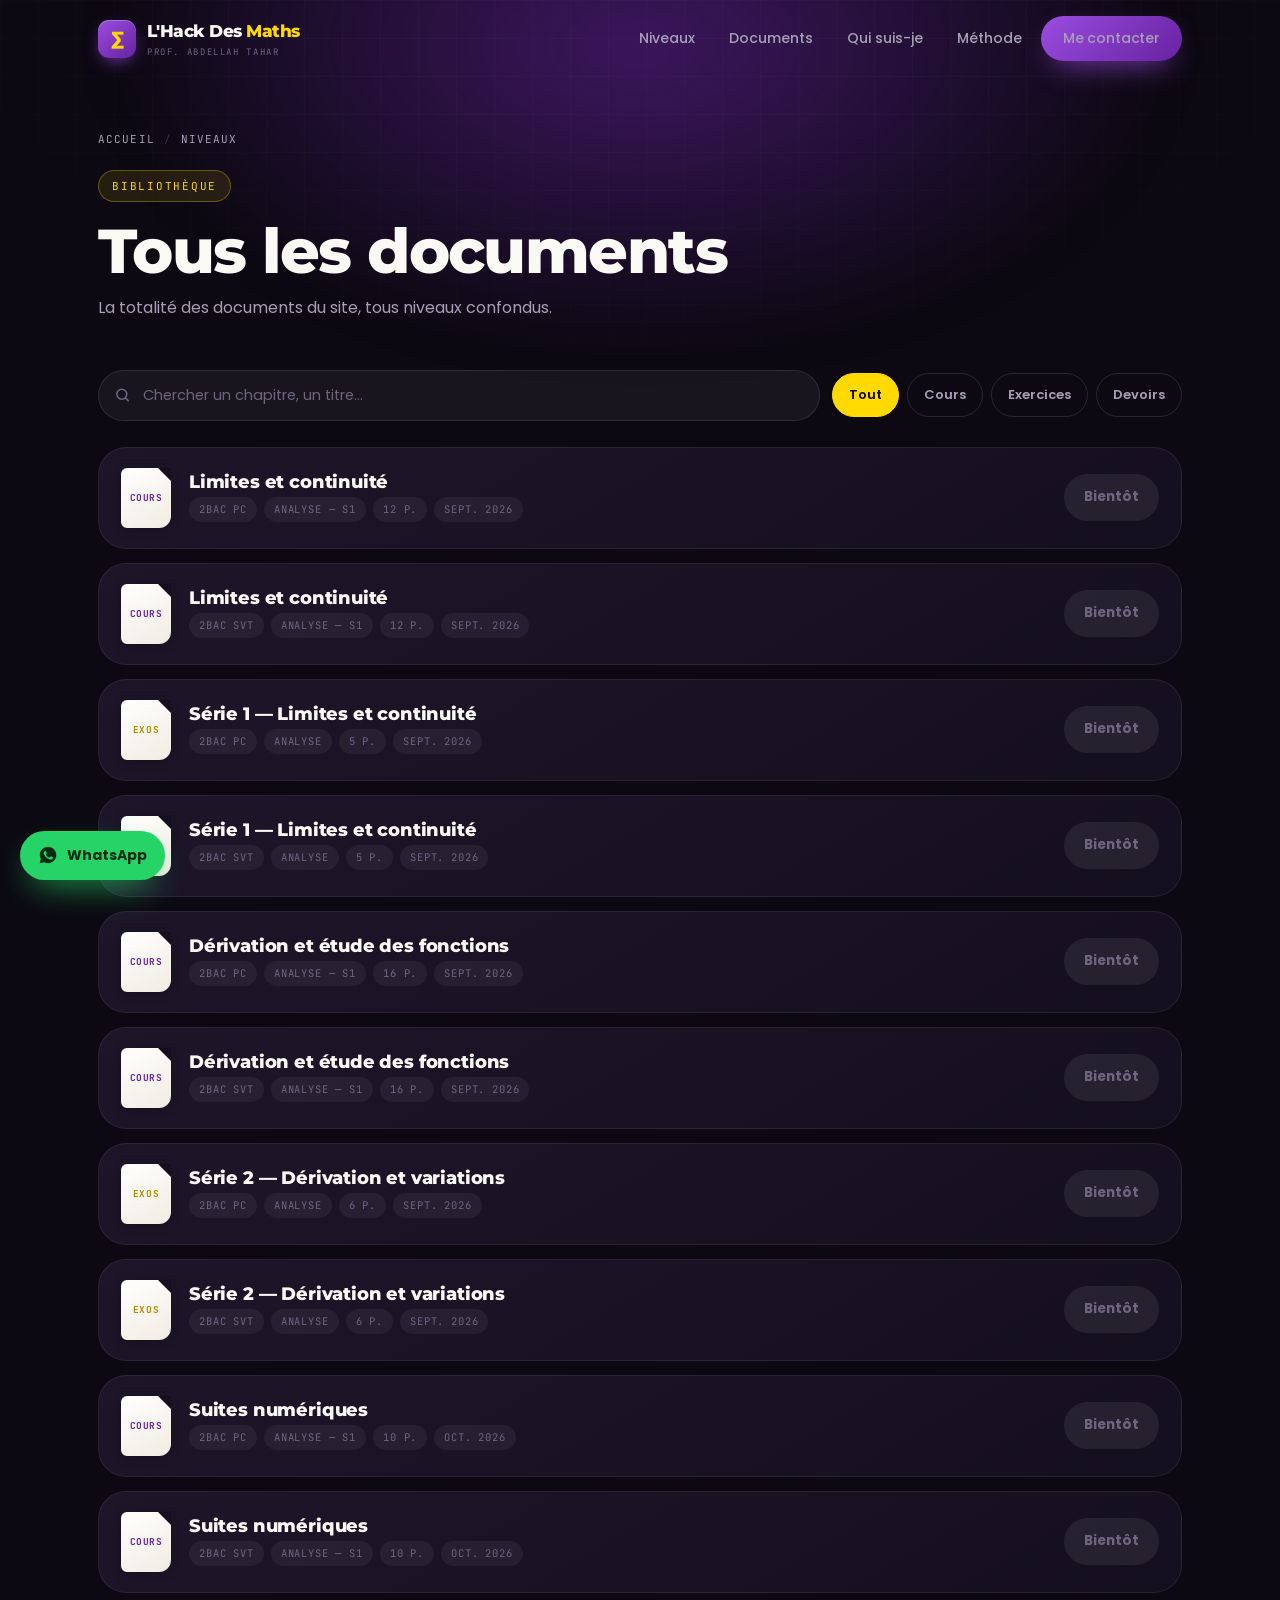
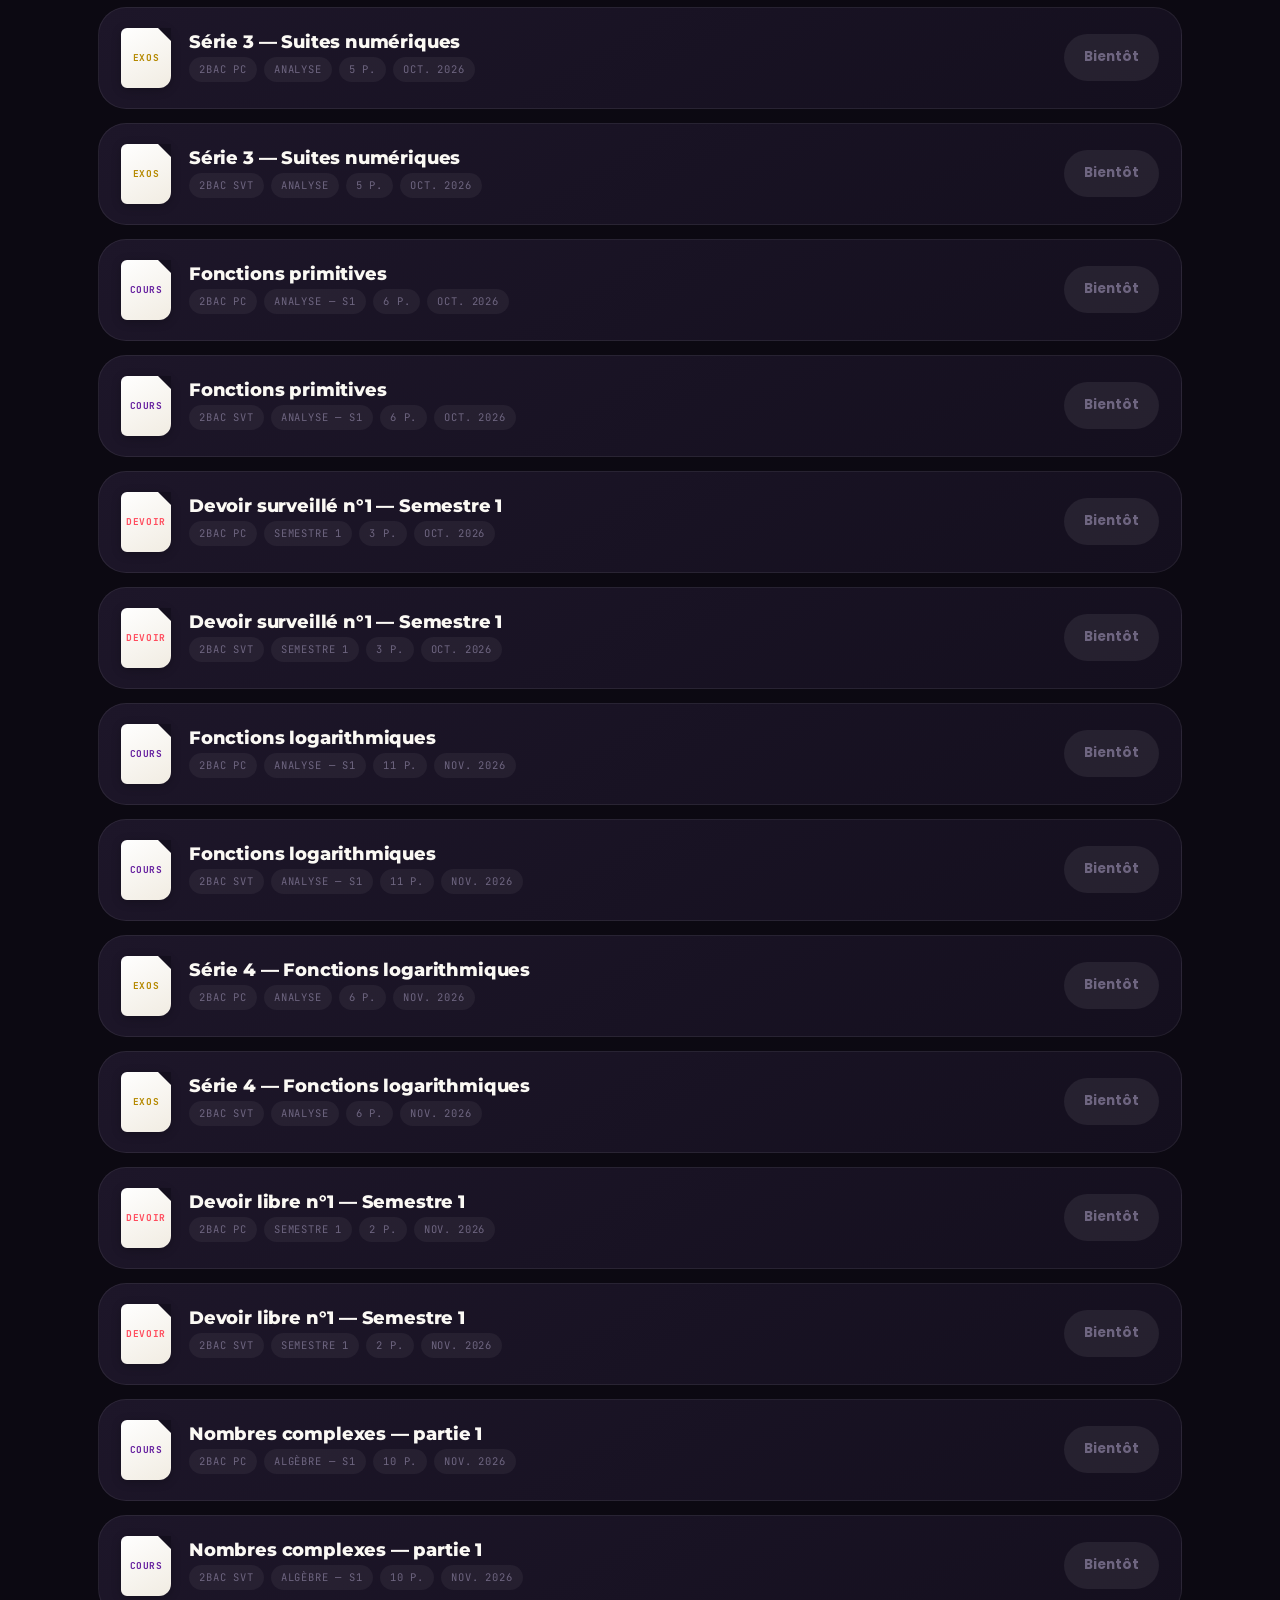
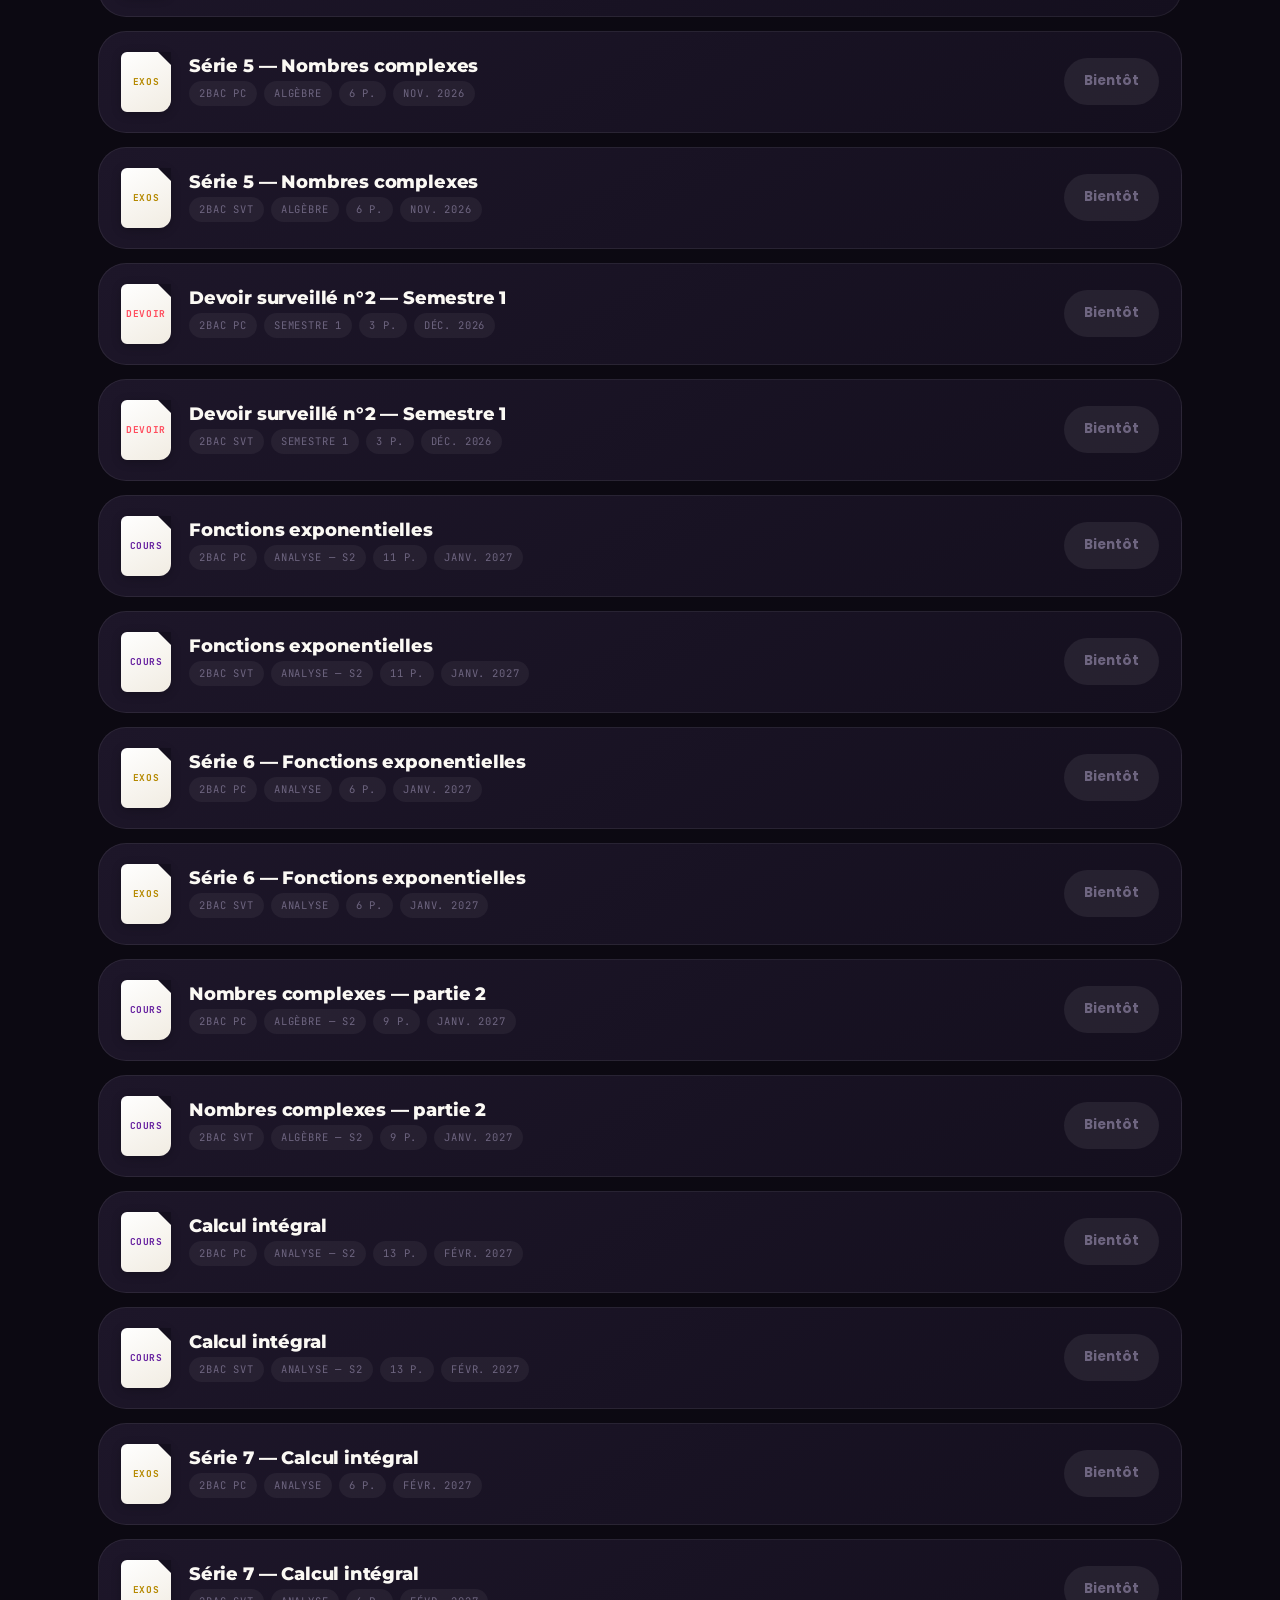
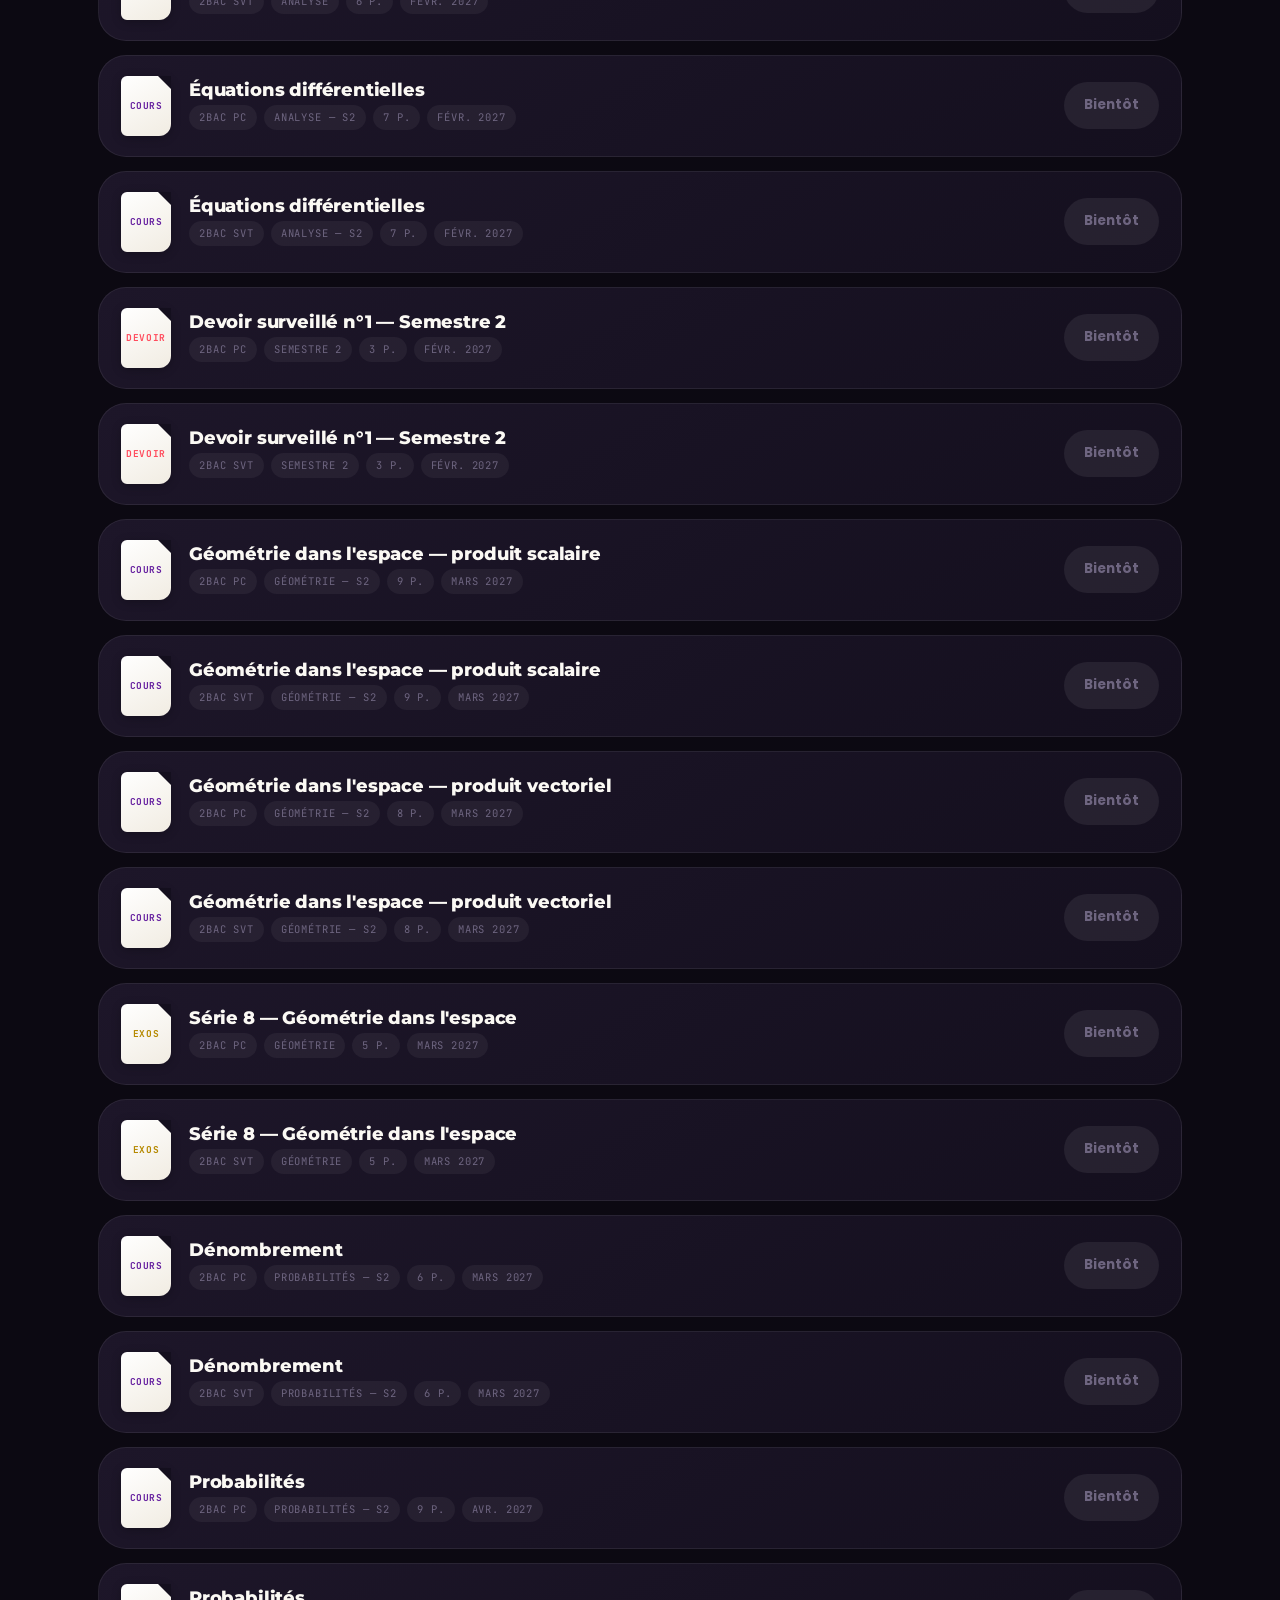
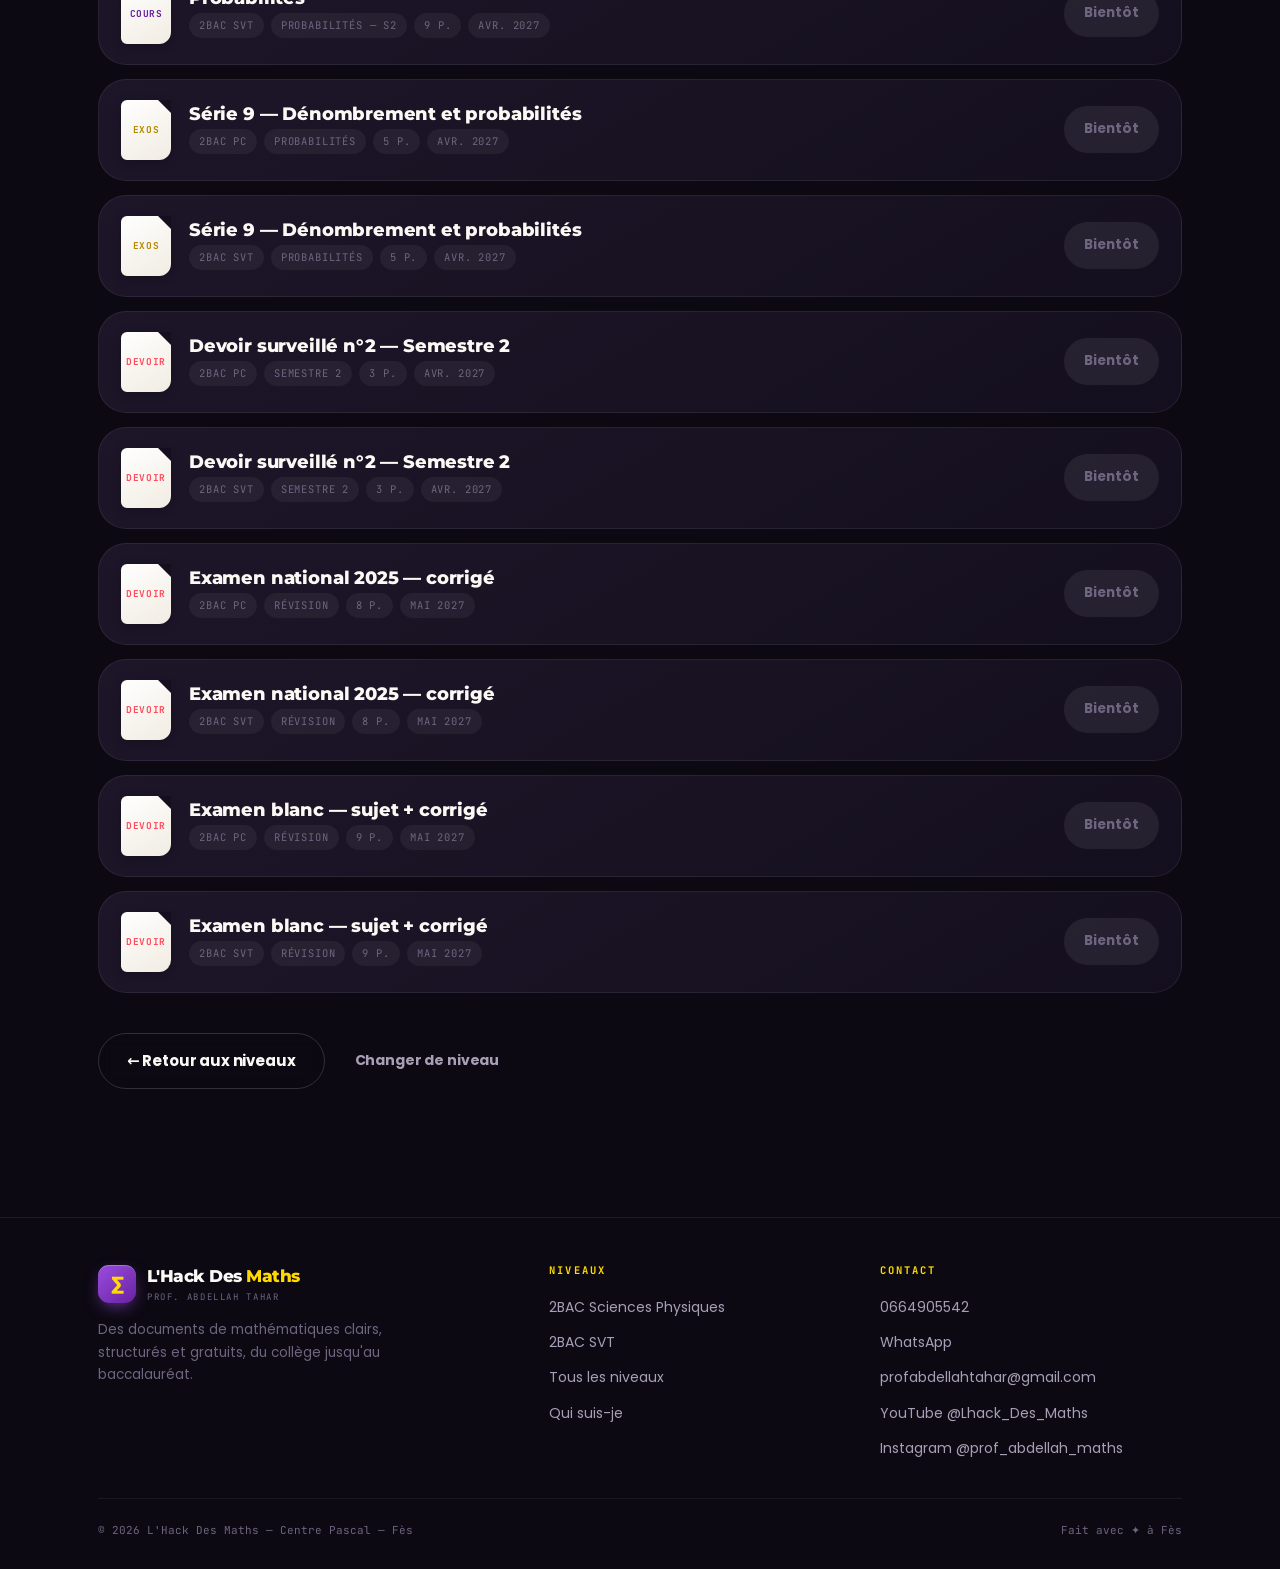
==== commit 6faed5e5: "Add files via upload" ====
--- a/bibliotheque.html
+++ b/bibliotheque.html
@@ -6,11 +6,12 @@
 <title>Bibliothèque — L'Hack Des Maths</title>
 <meta name="description" content="Tous les cours, exercices et devoirs de mathématiques en PDF, à télécharger gratuitement.">
 <meta name="theme-color" content="#0C0912">
-<link rel="icon" href="data:image/svg+xml,<svg xmlns='http://www.w3.org/2000/svg' viewBox='0 0 100 100'><rect width='100' height='100' rx='24' fill='%236722A0'/><text x='50' y='72' font-size='64' font-family='Georgia' text-anchor='middle' fill='%23FFD900'>∑</text></svg>">
+<link rel="icon" type="image/svg+xml" href="favicon.svg">
+<link rel="manifest" href="site.webmanifest">
 <link rel="preconnect" href="https://fonts.googleapis.com">
 <link rel="preconnect" href="https://fonts.gstatic.com" crossorigin>
 <link href="https://fonts.googleapis.com/css2?family=Montserrat:wght@600;700;800;900&family=Poppins:wght@300;400;500;600;700&family=Caveat:wght@500;600;700&family=JetBrains+Mono:wght@400;500&display=swap" rel="stylesheet">
-<link rel="stylesheet" href="css/style.css">
+<link rel="stylesheet" href="css/style.css?v=5">
 </head>
 <body>
 
@@ -56,8 +57,8 @@
 
 <div id="slot-pied"></div>
 
-<script src="js/data.js"></script>
-<script src="js/app.js"></script>
+<script src="js/data.js?v=5"></script>
+<script src="js/app.js?v=5"></script>
 <script>
 let ETAT = { slug:null, type:'', q:'' };
 
@@ -75,7 +76,8 @@
     );
   }
 
-  liste.sort((a,b) => (b.date||'').localeCompare(a.date||''));
+  /* ordre du programme : du 1er chapitre de septembre jusqu'à l'examen national */
+  liste.sort((a,b) => (a.date||'').localeCompare(b.date||''));
 
   box.innerHTML = liste.length
     ? liste.map(carteDoc).join('')
--- a/css/style.css
+++ b/css/style.css
@@ -111,6 +111,7 @@
 .kicker::before{ content:""; width:6px; height:6px; border-radius:50%; background:var(--jaune); box-shadow:0 0 10px var(--jaune); }
 
 h1,h2,h3,h4{ font-family:var(--f-titre); font-weight:800; line-height:1.08; letter-spacing:-.025em; }
+h1 sup, h2 sup, h3 sup, h4 sup, .heros-p sup, .bio p sup{ font-size:.52em; vertical-align:super; line-height:0; letter-spacing:0; }
 
 .h-sec{ font-size:clamp(30px,5.2vw,54px); margin-bottom:16px; }
 .sous-sec{ color:var(--gris); font-size:clamp(15px,1.7vw,18px); max-width:56ch; }
@@ -384,6 +385,59 @@
 
 
 /* ---------------------------------------------------------------
+   5b. NIVEAUX MIS EN AVANT (2BAC PC / SVT)
+   --------------------------------------------------------------- */
+.grille-focus{ display:grid; gap:20px; grid-template-columns:1fr; }
+@media (min-width:820px){ .grille-focus{ grid-template-columns:1fr 1fr; } }
+
+.carte-focus{
+  position:relative; overflow:hidden; display:flex; flex-direction:column;
+  padding:34px 30px 30px; border-radius:var(--r-xl); isolation:isolate;
+  background:linear-gradient(150deg, rgba(103,34,160,.55), var(--encre-3) 62%, var(--encre-2));
+  border:1px solid rgba(155,77,224,.35);
+  transition:transform .55s var(--spring), box-shadow .5s var(--ease), border-color .4s;
+  min-height:270px;
+}
+.carte-focus::before{
+  content:""; position:absolute; inset:0; z-index:-1; opacity:.32;
+  background-image:radial-gradient(rgba(255,255,255,.5) 1px, transparent 1px);
+  background-size:22px 22px;
+  mask-image:linear-gradient(150deg,#000,transparent 65%);
+}
+.carte-focus::after{
+  content:""; position:absolute; z-index:-1; right:-70px; top:-70px;
+  width:210px; height:210px; border-radius:50%;
+  background:radial-gradient(circle, rgba(255,217,0,.35), transparent 68%);
+  transition:transform .7s var(--ease);
+}
+.carte-focus:hover{ transform:translateY(-9px); border-color:var(--jaune); box-shadow:var(--ombre-l), var(--lueur); }
+.carte-focus:hover::after{ transform:scale(1.35); }
+
+.focus-etoile{
+  align-self:flex-start;
+  font-family:var(--f-mono); font-size:9.5px; letter-spacing:.16em; text-transform:uppercase;
+  color:var(--encre); background:var(--jaune);
+  padding:5px 11px; border-radius:100px; margin-bottom:16px;
+}
+.focus-tag{ font-family:var(--f-mono); font-size:11px; letter-spacing:.2em; color:var(--jaune); }
+.carte-focus h3{ font-size:clamp(26px,3.6vw,34px); margin:6px 0 18px; }
+.carte-focus h3 em{ display:block; font-style:normal; font-size:.58em; font-weight:600; color:rgba(251,249,244,.75); letter-spacing:-.01em; margin-top:4px; }
+
+.focus-chiffres{ display:flex; gap:10px; flex-wrap:wrap; margin-top:auto; }
+.focus-chiffres span{
+  flex:1; min-width:78px; text-align:center;
+  padding:12px 8px; border-radius:16px;
+  background:rgba(0,0,0,.28); border:1px solid rgba(255,255,255,.1);
+  font-family:var(--f-mono); font-size:9.5px; letter-spacing:.13em; text-transform:uppercase; color:var(--gris);
+}
+.focus-chiffres b{ display:block; font-family:var(--f-titre); font-size:22px; color:var(--jaune); letter-spacing:-.02em; }
+
+.focus-cta{ display:flex; align-items:center; gap:9px; margin-top:20px; font-weight:700; font-size:14.5px; color:var(--jaune); }
+.focus-cta svg{ width:16px; height:16px; transition:transform .4s var(--spring); }
+.carte-focus:hover .focus-cta svg{ transform:translateX(6px); }
+
+
+/* ---------------------------------------------------------------
    6. CARTES NIVEAUX
    --------------------------------------------------------------- */
 .cycle-titre{ display:flex; align-items:center; gap:14px; margin:44px 0 20px; }
@@ -580,6 +634,14 @@
 .cta h2{ font-size:clamp(28px,5vw,48px); margin-bottom:14px; }
 .cta p{ color:rgba(251,249,244,.78); max-width:52ch; margin:0 auto 30px; }
 .cta-btns{ display:flex; flex-wrap:wrap; gap:12px; justify-content:center; }
+.cta-reseaux{ display:flex; flex-wrap:wrap; gap:22px; justify-content:center; margin-top:26px; }
+.cta-reseaux a{
+  display:inline-flex; align-items:center; gap:8px;
+  font-family:var(--f-mono); font-size:12px; letter-spacing:.06em;
+  color:rgba(251,249,244,.72); transition:color .3s, transform .3s var(--spring);
+}
+.cta-reseaux a svg{ width:18px; height:18px; }
+.cta-reseaux a:hover{ color:var(--jaune); transform:translateY(-2px); }
 
 
 /* ---------------------------------------------------------------
@@ -718,6 +780,22 @@
 .progres{ position:fixed; top:0; left:0; height:3px; z-index:200; width:0;
   background:linear-gradient(90deg,var(--violet-clair),var(--jaune)); box-shadow:0 0 12px rgba(255,217,0,.6); transition:width .12s linear; }
 
+/* Bouton WhatsApp flottant */
+.wa-flottant{
+  position:fixed; left:20px; bottom:20px; z-index:91;
+  display:inline-flex; align-items:center; gap:9px;
+  padding:13px 18px; border-radius:100px;
+  background:#25D366; color:#062d14; font-weight:700; font-size:14px;
+  box-shadow:0 14px 34px -12px rgba(37,211,102,.85);
+  transition:transform .4s var(--spring), box-shadow .4s;
+}
+.wa-flottant svg{ width:20px; height:20px; flex:none; }
+.wa-flottant:hover{ transform:translateY(-3px) scale(1.03); box-shadow:0 20px 40px -12px rgba(37,211,102,1); }
+@media (max-width:560px){
+  .wa-flottant span{ display:none; }
+  .wa-flottant{ padding:14px; }
+}
+
 /* Bouton haut */
 .haut{
   position:fixed; right:20px; bottom:20px; z-index:90;
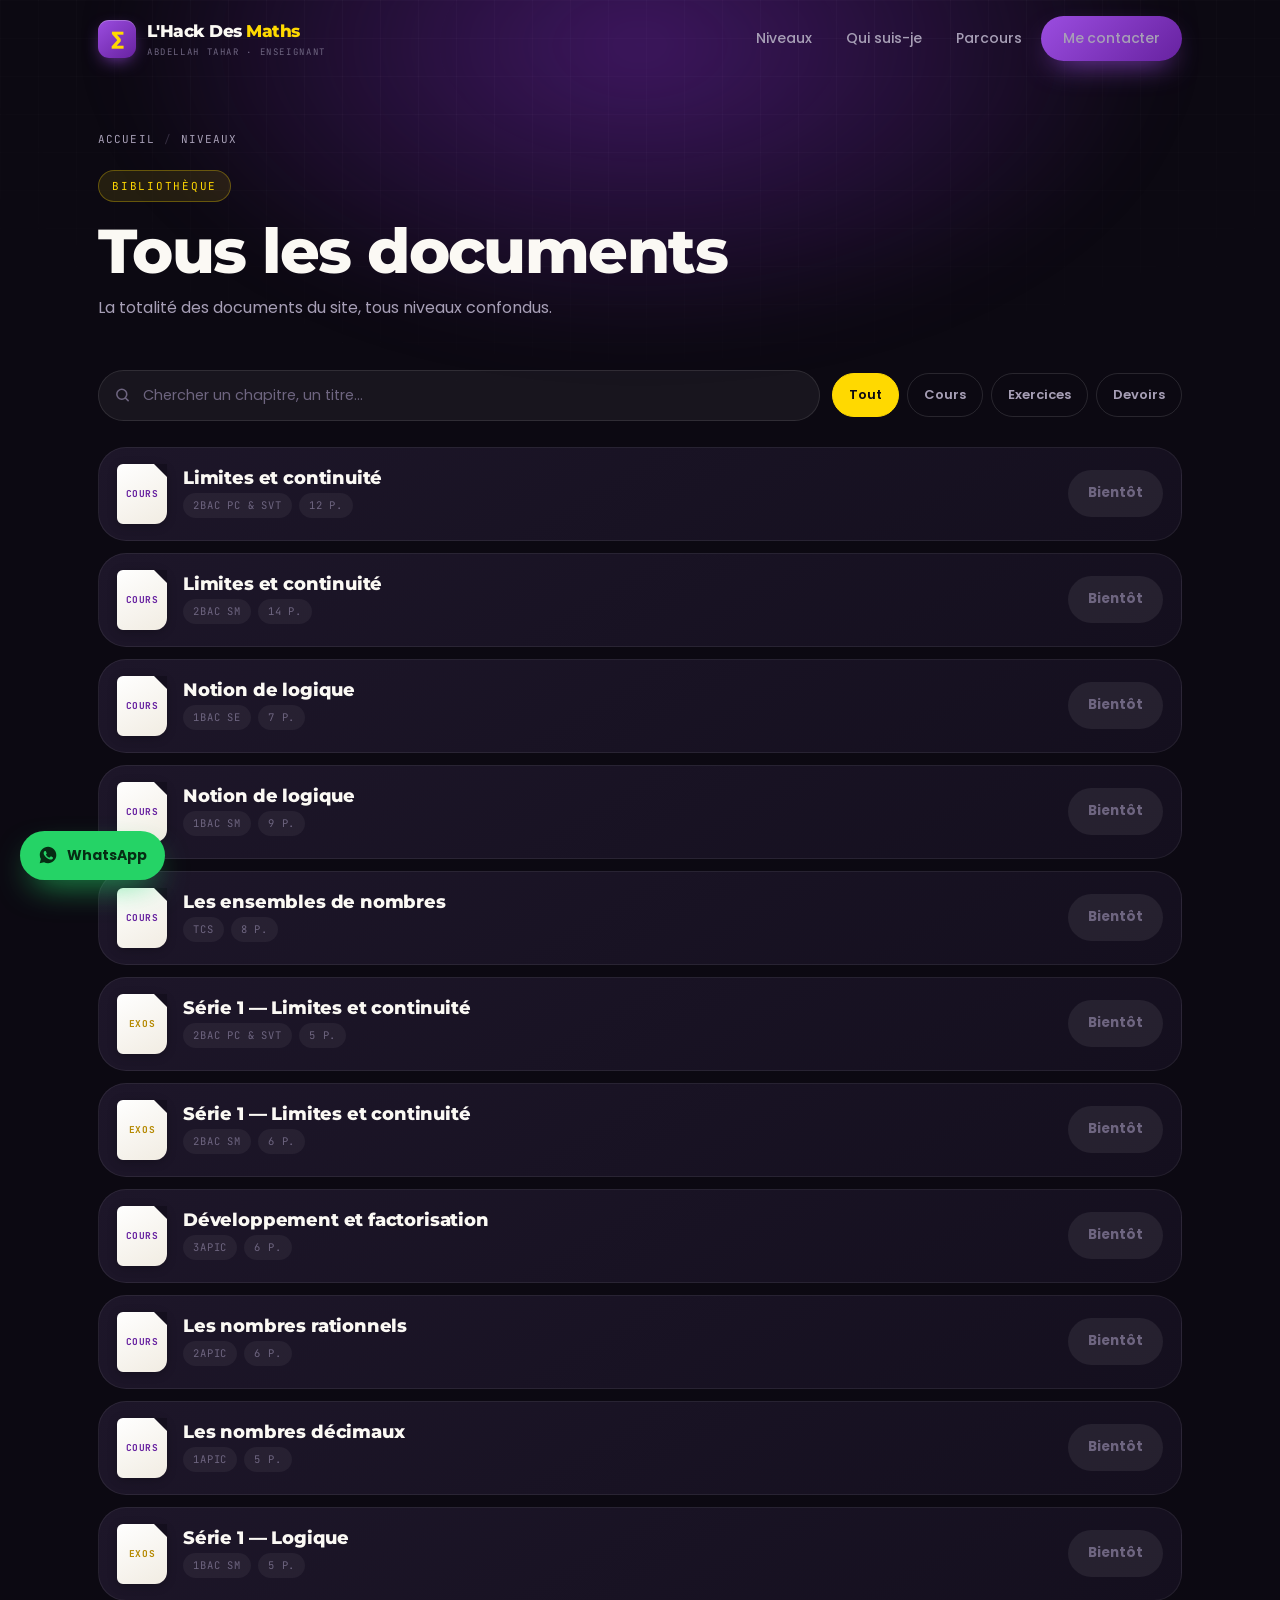
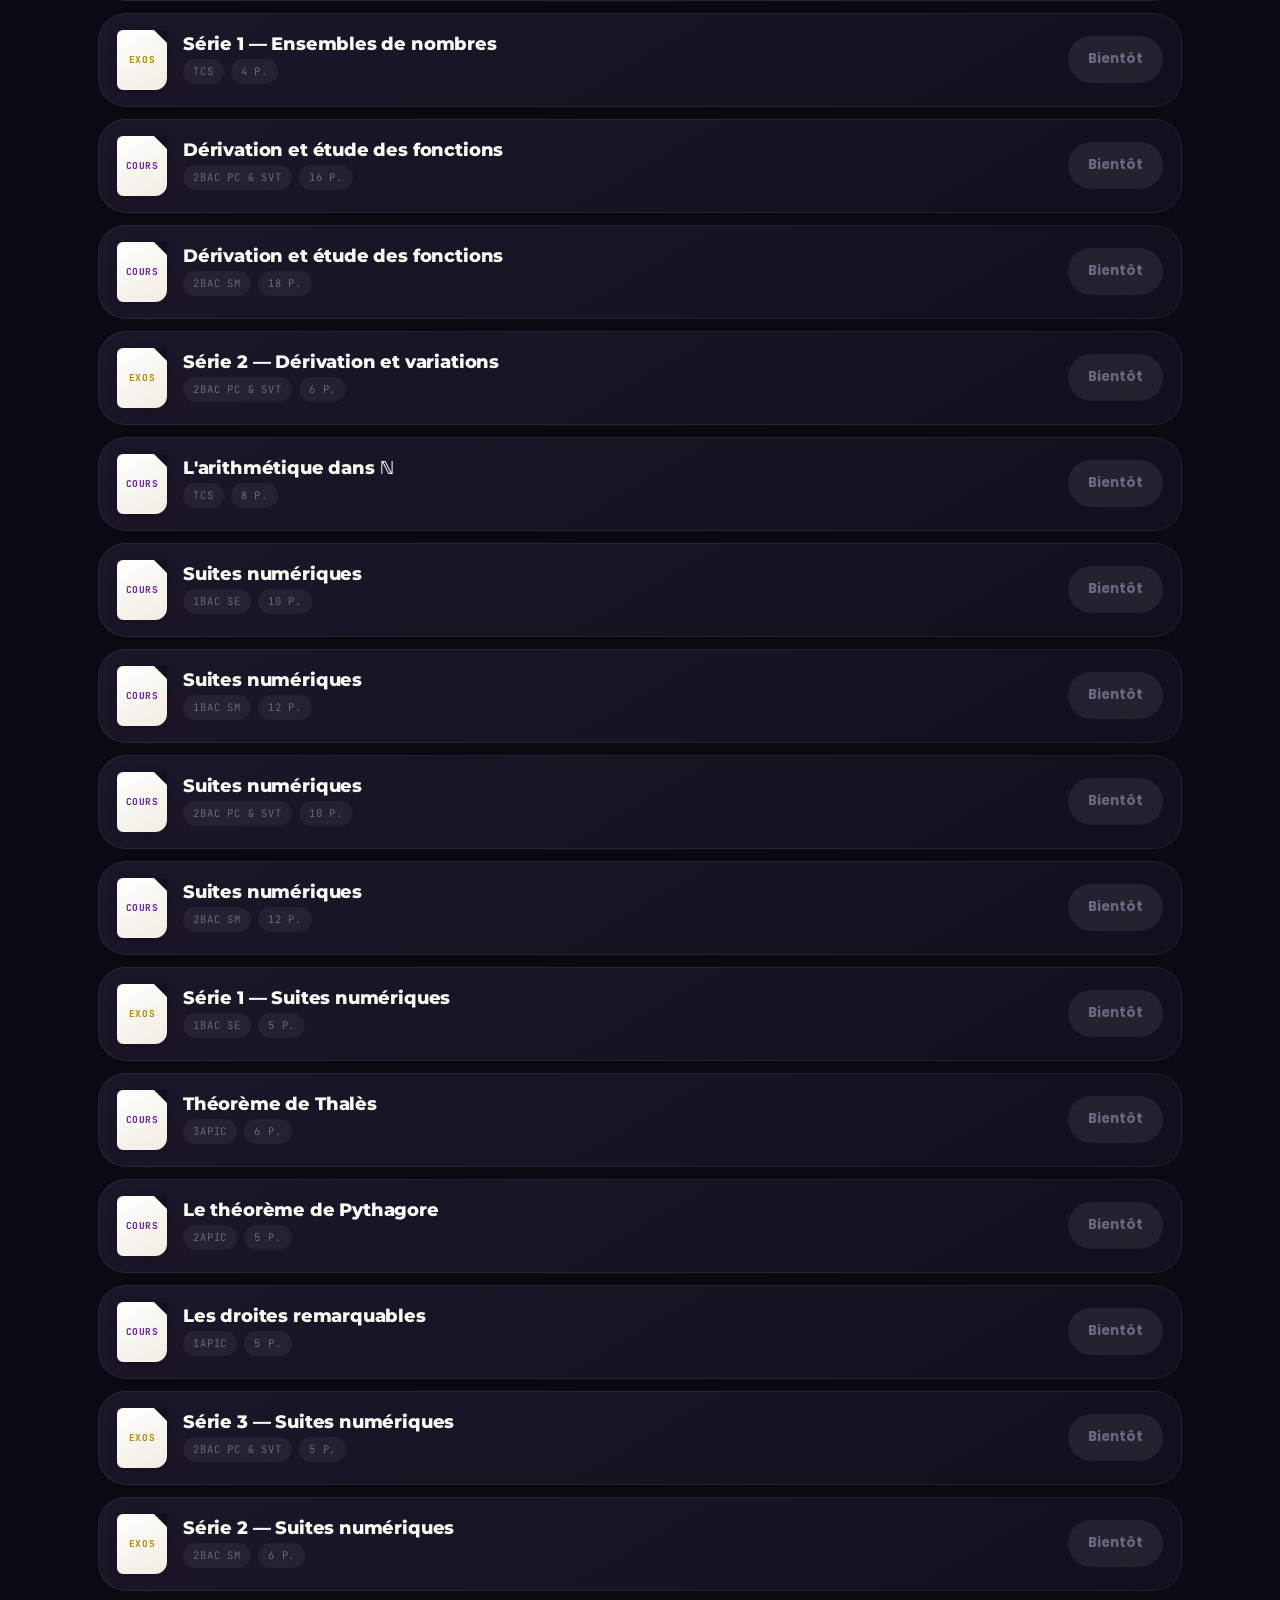
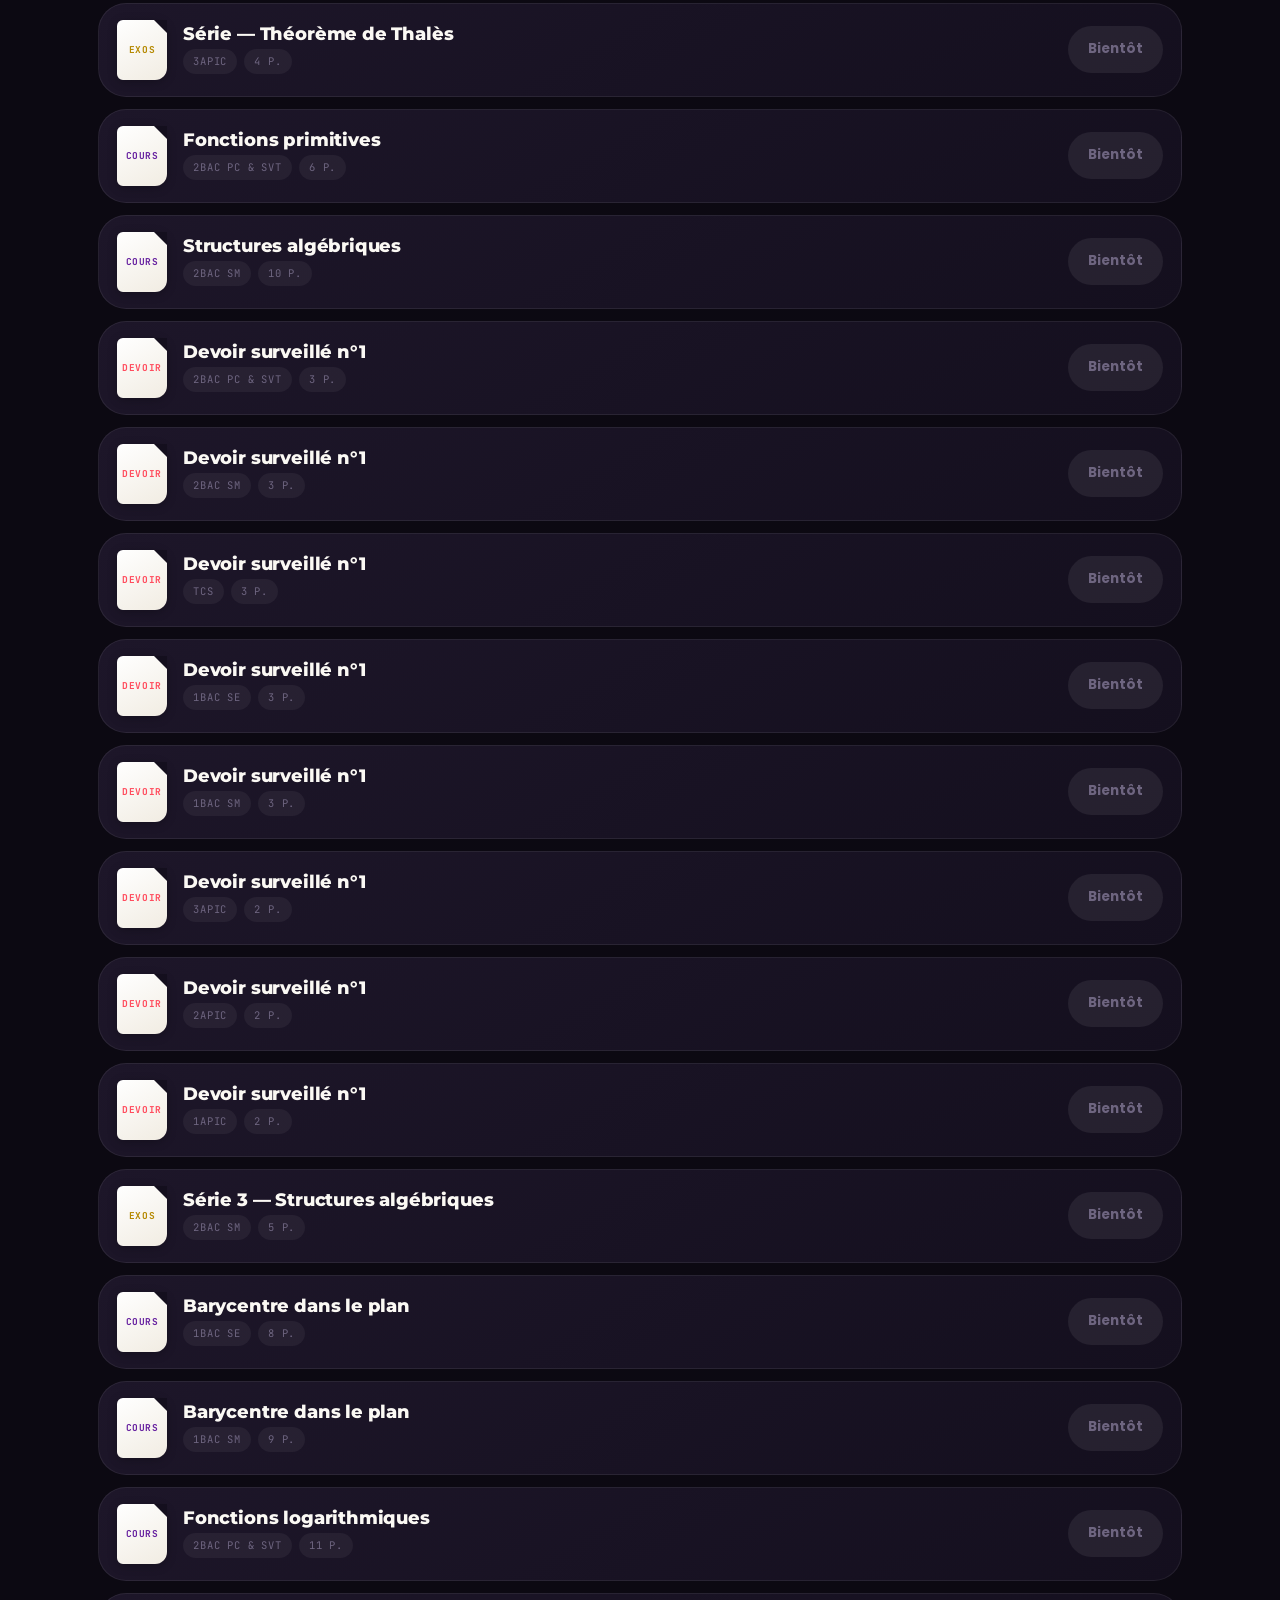
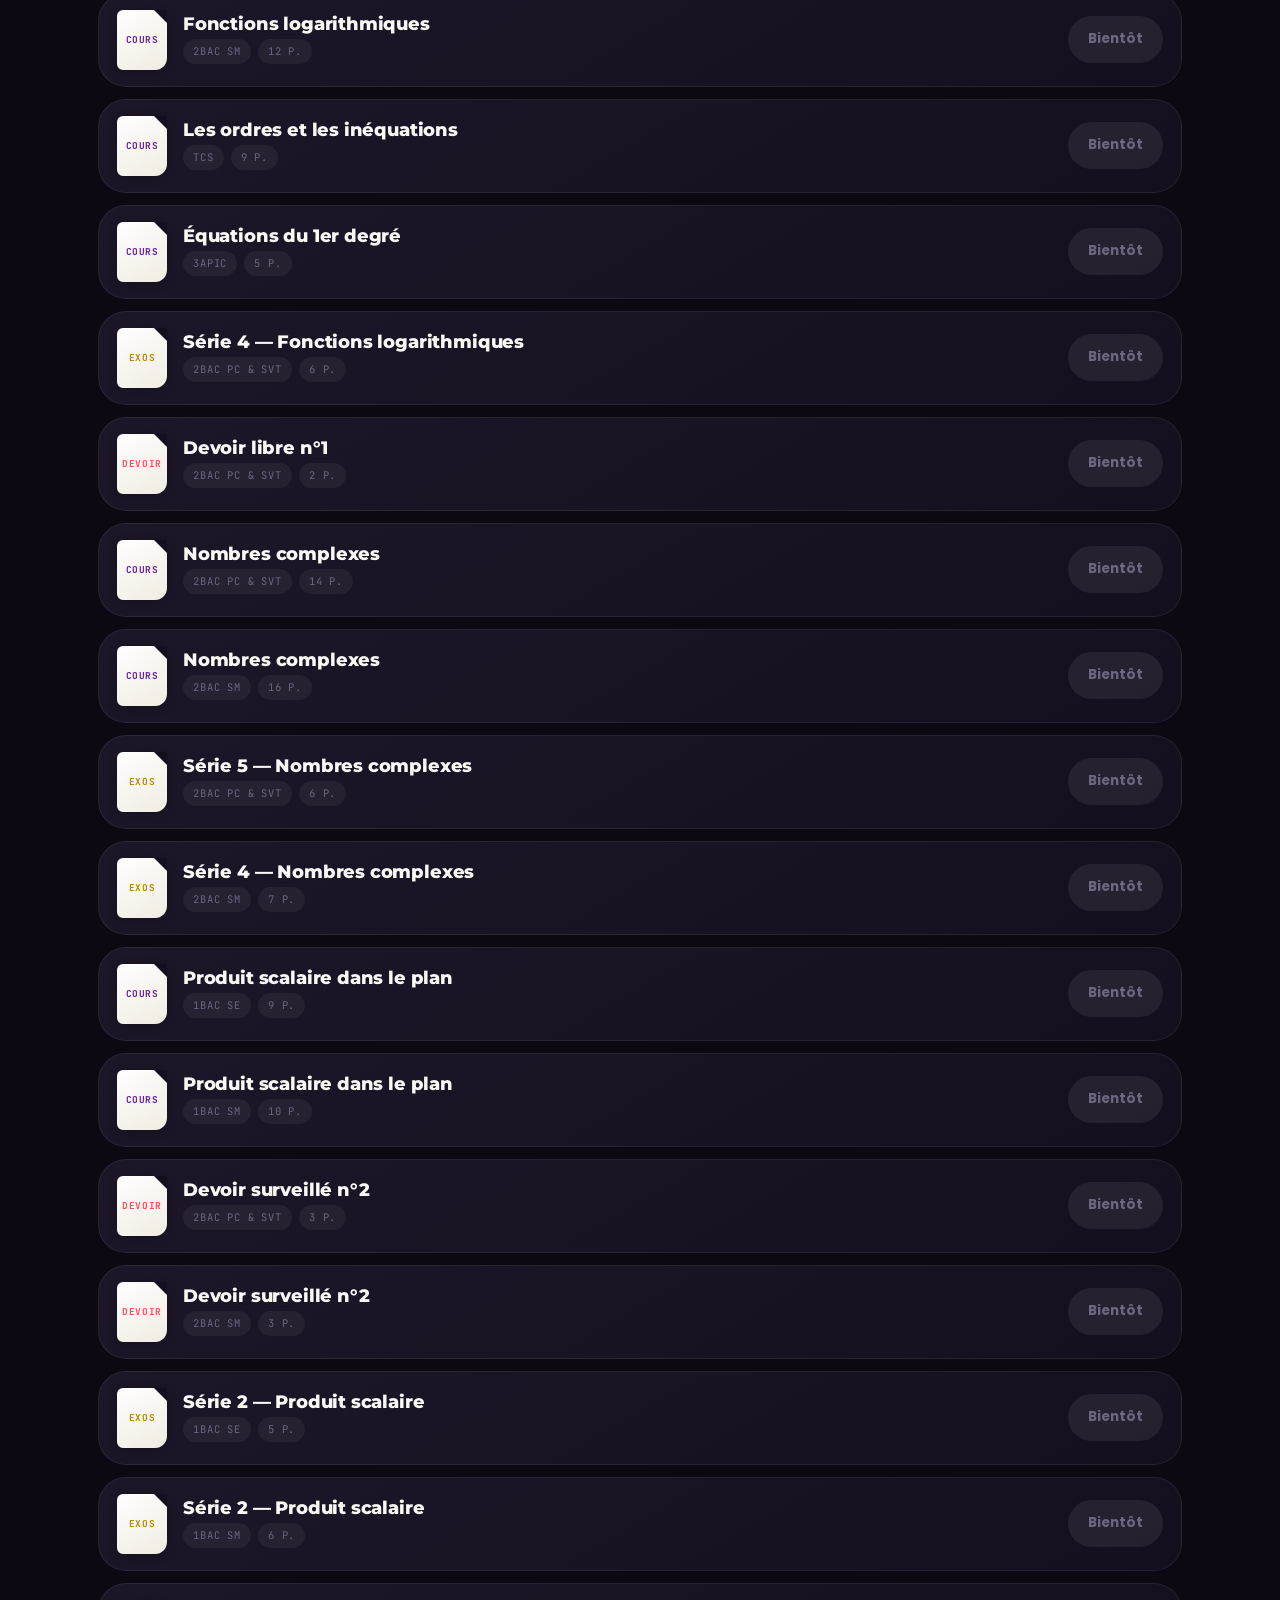
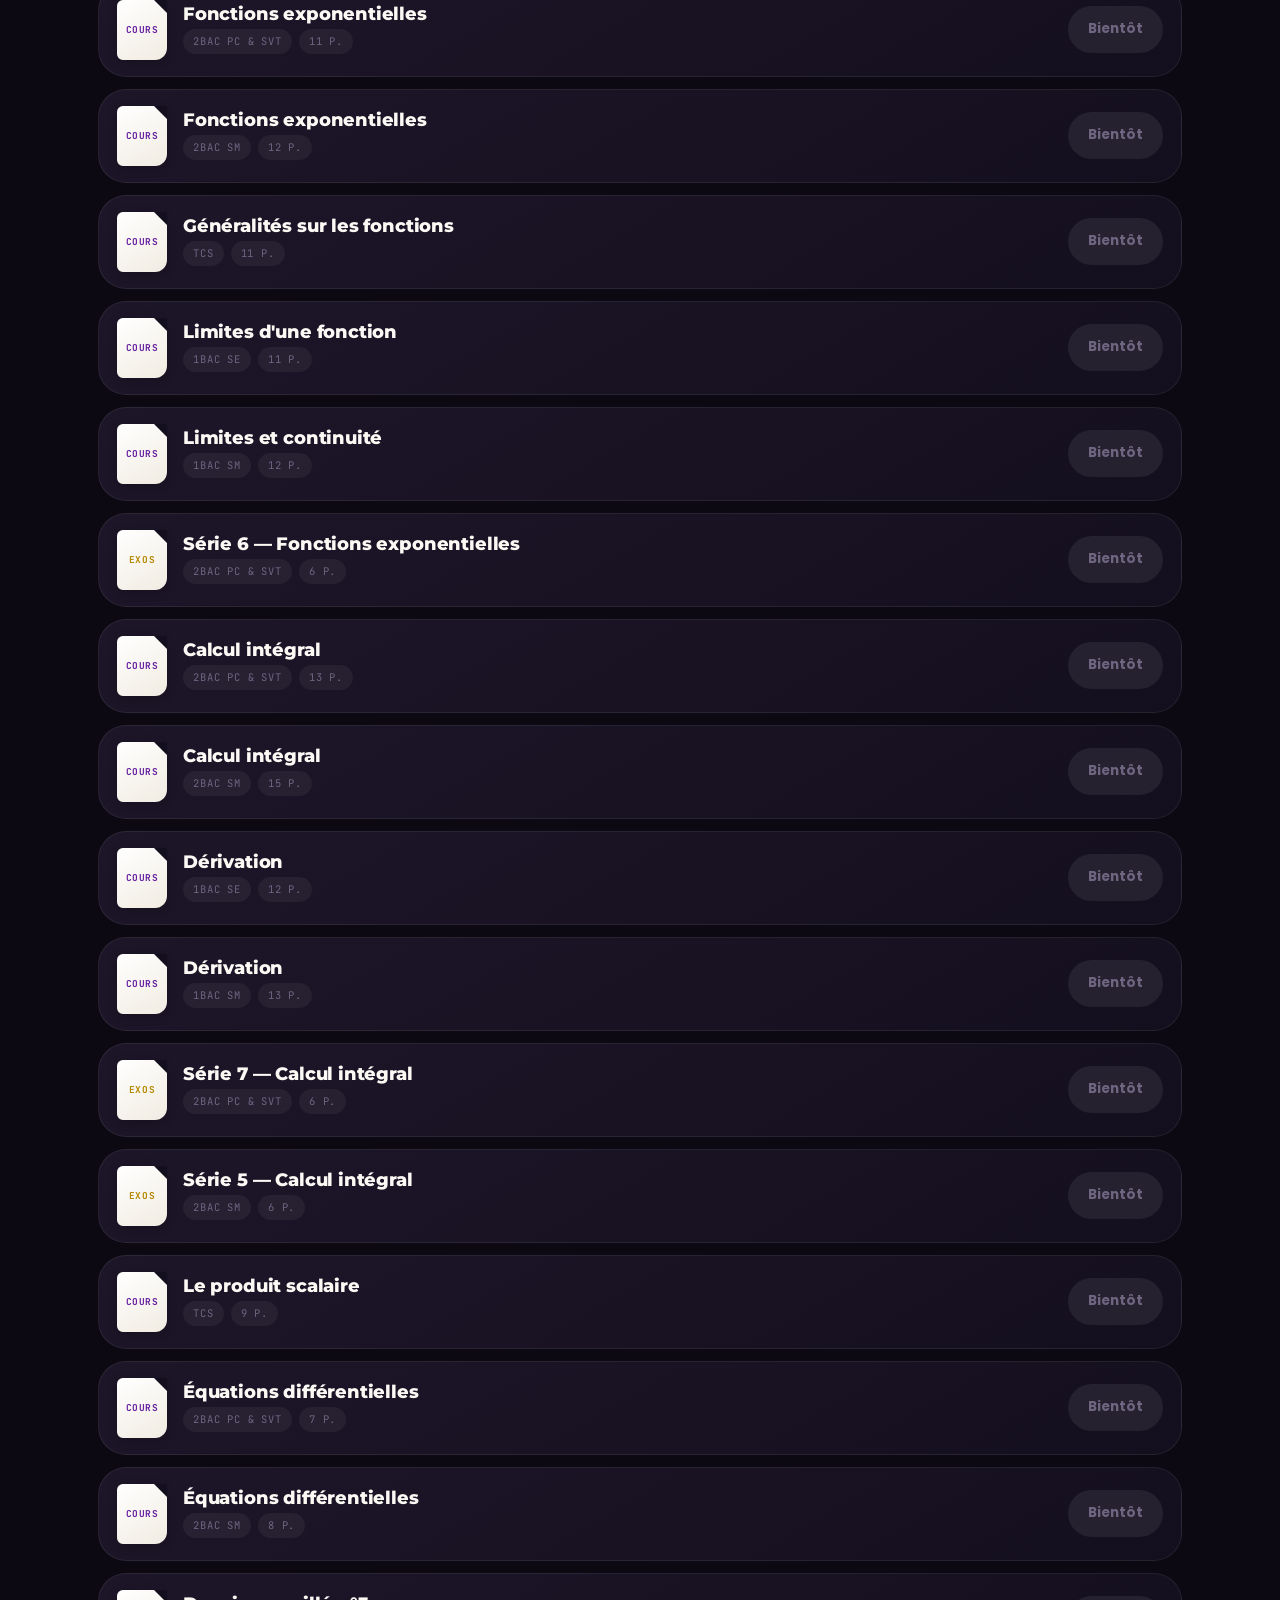
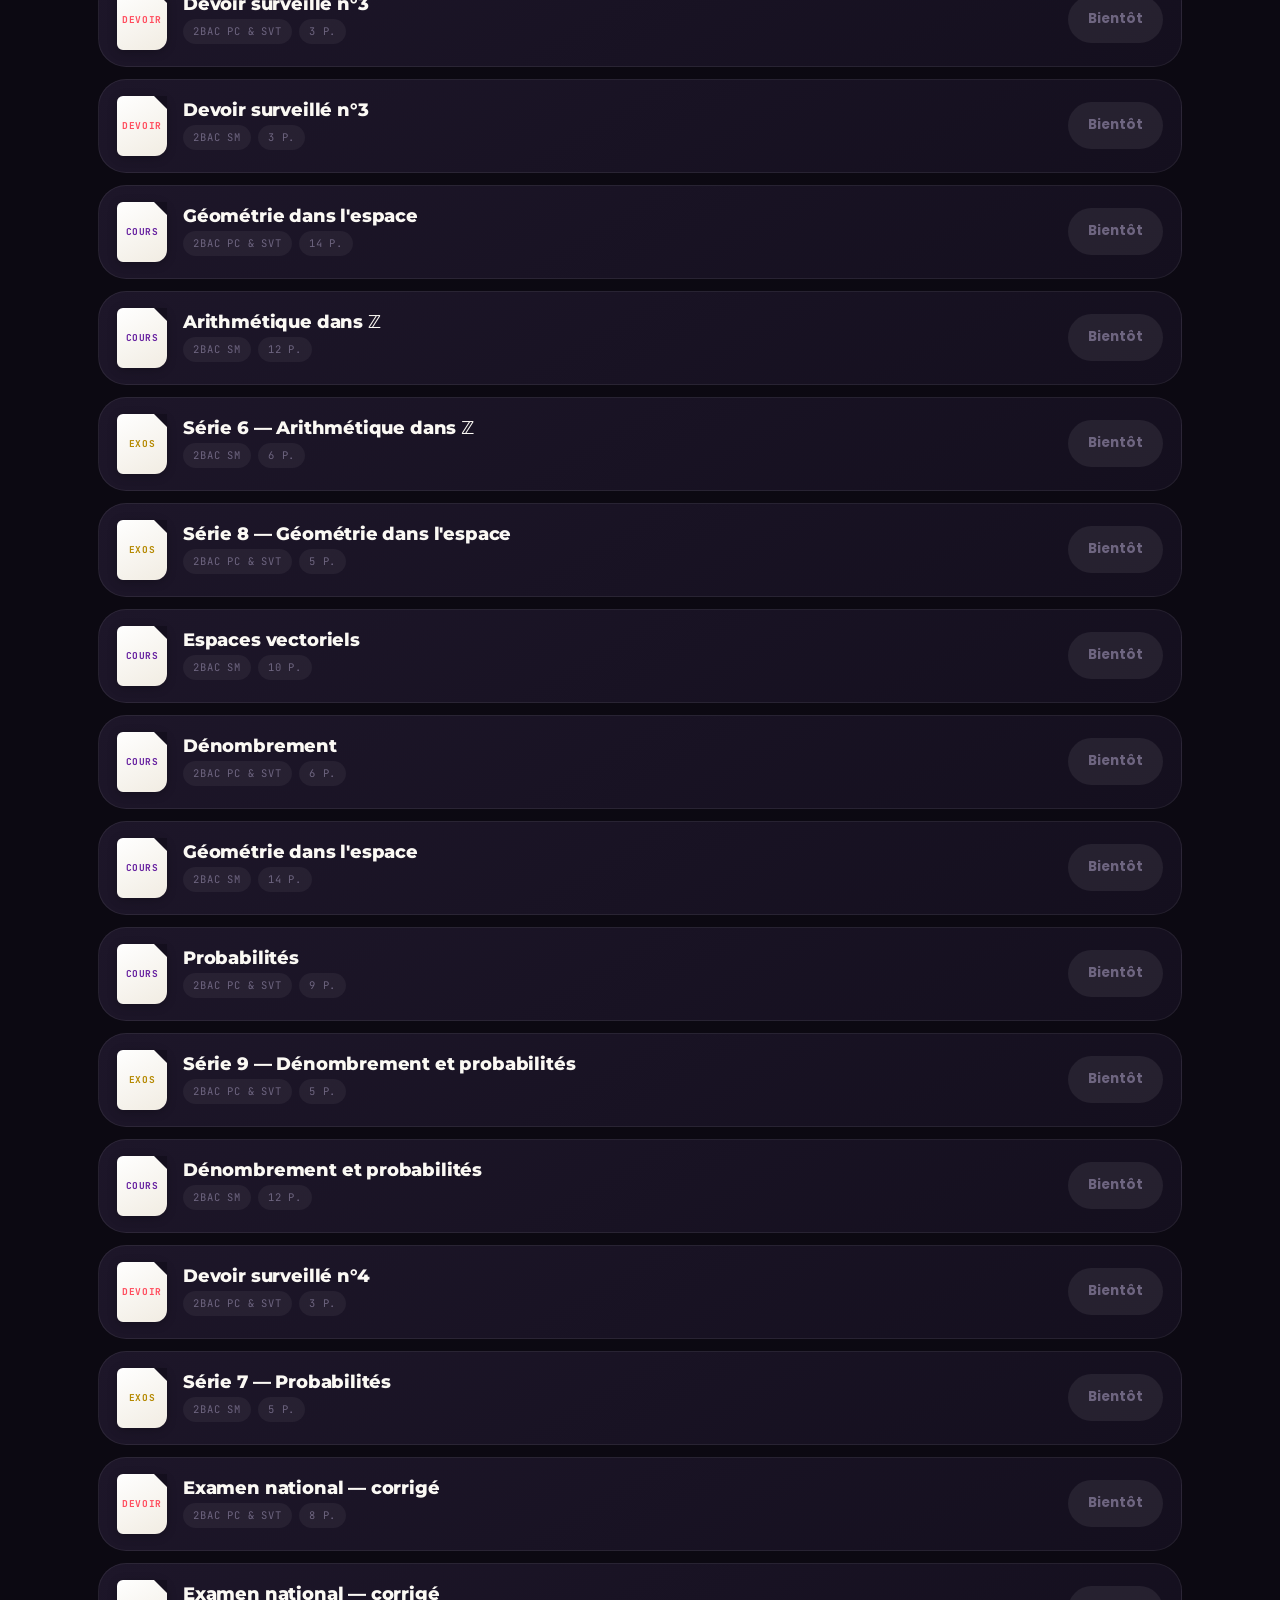
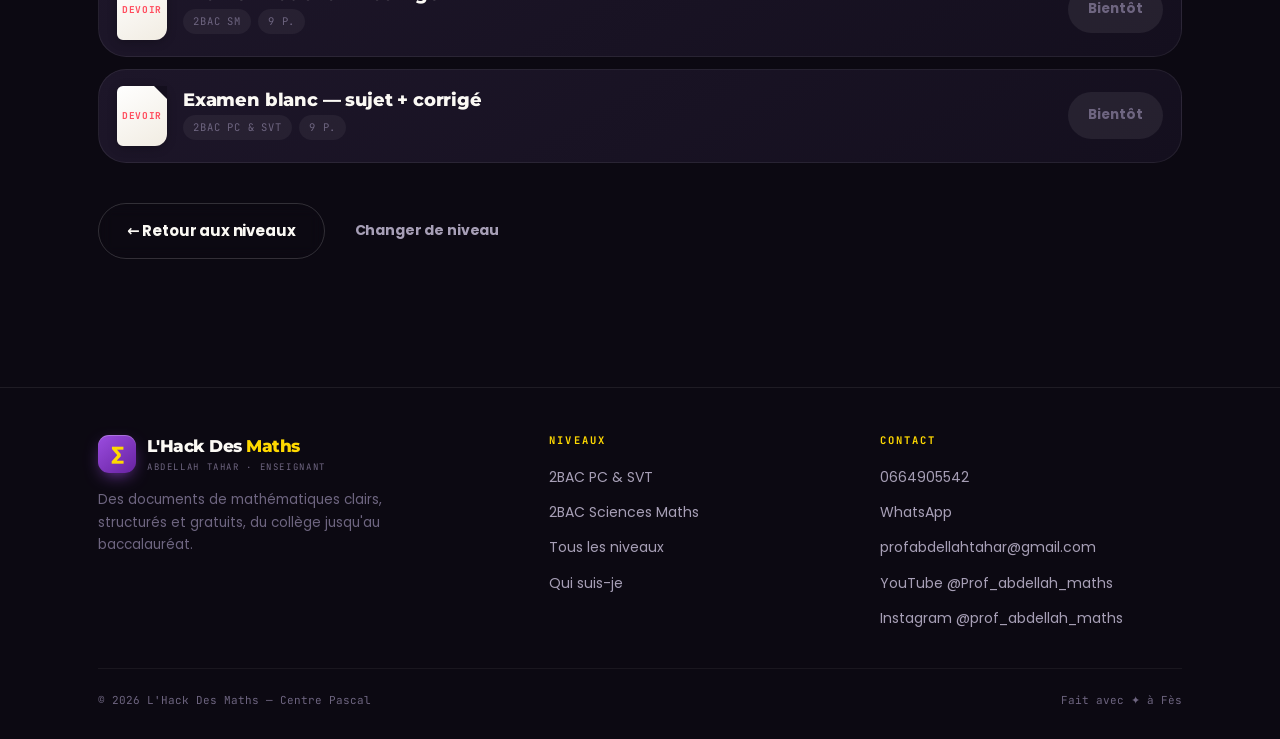
==== commit b11b5fa3: "Add files via upload" ====
--- a/bibliotheque.html
+++ b/bibliotheque.html
@@ -11,7 +11,7 @@
 <link rel="preconnect" href="https://fonts.googleapis.com">
 <link rel="preconnect" href="https://fonts.gstatic.com" crossorigin>
 <link href="https://fonts.googleapis.com/css2?family=Montserrat:wght@600;700;800;900&family=Poppins:wght@300;400;500;600;700&family=Caveat:wght@500;600;700&family=JetBrains+Mono:wght@400;500&display=swap" rel="stylesheet">
-<link rel="stylesheet" href="css/style.css?v=5">
+<link rel="stylesheet" href="css/style.css?v=6">
 </head>
 <body>
 
@@ -57,8 +57,8 @@
 
 <div id="slot-pied"></div>
 
-<script src="js/data.js?v=5"></script>
-<script src="js/app.js?v=5"></script>
+<script src="js/data.js?v=6"></script>
+<script src="js/app.js?v=6"></script>
 <script>
 let ETAT = { slug:null, type:'', q:'' };
 
@@ -79,15 +79,21 @@
   /* ordre du programme : du 1er chapitre de septembre jusqu'à l'examen national */
   liste.sort((a,b) => (a.date||'').localeCompare(b.date||''));
 
+  /* sur une page de niveau : on affiche le chapitre.
+     sur la bibliothèque globale : on affiche le niveau. */
+  const avecNiveau = !ETAT.slug;
+
   box.innerHTML = liste.length
-    ? liste.map(carteDoc).join('')
+    ? liste.map(d => carteDoc(d, avecNiveau)).join('')
     : `<div class="vide">
          <div class="em">✎</div>
          <h3>Aucun document ici pour l'instant</h3>
          <p>Ce rayon se remplit régulièrement. Reviens bientôt, ou essaie un autre filtre.</p>
        </div>`;
 
-  box.querySelectorAll('.rev').forEach((el,i) => setTimeout(() => el.classList.add('vu'), 40 + i*45));
+  box.querySelectorAll('.doc').forEach((el,i) => {
+    el.style.animationDelay = (i * 40) + 'ms';
+  });
 }
 
 function avantInteractions(){
--- a/css/style.css
+++ b/css/style.css
@@ -97,7 +97,7 @@
    1. UTILITAIRES
    --------------------------------------------------------------- */
 .wrap{ width:100%; max-width:var(--max); margin-inline:auto; padding-inline:var(--pad); position:relative; z-index:2; }
-.section{ padding-block:clamp(70px,10vw,130px); position:relative; z-index:2; }
+.section{ padding-block:clamp(70px,10vw,130px); position:relative; z-index:2; scroll-margin-top:86px; }
 
 .kicker{
   display:inline-flex; align-items:center; gap:9px;
@@ -385,7 +385,51 @@
 
 
 /* ---------------------------------------------------------------
-   5b. NIVEAUX MIS EN AVANT (2BAC PC / SVT)
+   5a. CHOIX DU CYCLE : COLLÈGE / LYCÉE
+   --------------------------------------------------------------- */
+.grille-cycles{ display:grid; gap:14px; grid-template-columns:1fr 1fr; align-items:stretch; }
+
+.carte-cycle{
+  position:relative; overflow:hidden; text-align:left; isolation:isolate;
+  padding:26px 22px 22px; border-radius:var(--r-l);
+  background:linear-gradient(160deg,var(--encre-3),var(--encre-2));
+  border:1.5px solid rgba(255,255,255,.08);
+  transition:transform .45s var(--spring), border-color .35s, box-shadow .45s var(--ease);
+  color:var(--papier); height:100%; display:flex; flex-direction:column;
+}
+.carte-cycle::before{
+  content:""; position:absolute; inset:0; z-index:-1; opacity:0; transition:opacity .4s;
+  background:linear-gradient(150deg, rgba(103,34,160,.55), transparent 65%);
+}
+.carte-cycle:hover{ transform:translateY(-4px); border-color:rgba(155,77,224,.5); }
+.carte-cycle.on{ border-color:var(--jaune); box-shadow:var(--ombre-m), 0 0 46px -14px rgba(255,217,0,.5); }
+.carte-cycle.on::before{ opacity:1; }
+
+.cyc-ico{
+  display:grid; place-items:center; width:48px; height:48px; border-radius:15px;
+  background:rgba(255,255,255,.07); border:1px solid rgba(255,255,255,.1);
+  margin-bottom:16px; color:var(--violet-clair); transition:.45s var(--spring);
+}
+.cyc-ico svg{ width:24px; height:24px; }
+.carte-cycle.on .cyc-ico{ background:var(--jaune); color:var(--encre); border-color:var(--jaune); transform:rotate(-7deg); }
+
+.carte-cycle h3{ font-size:clamp(21px,3.4vw,27px); }
+.cyc-sous{ font-family:var(--f-mono); font-size:10.5px; letter-spacing:.11em; color:var(--jaune); margin-top:6px; }
+.cyc-note{ font-size:13px; color:var(--gris); margin-top:9px; }
+.cyc-nb{
+  display:inline-block; margin-top:auto; padding-top:14px;
+  font-family:var(--f-mono); font-size:10px; letter-spacing:.1em; text-transform:uppercase;
+  color:var(--gris-fonce); border-top:1px dashed rgba(255,255,255,.13); padding-top:12px; width:100%;
+}
+
+@media (max-width:420px){
+  .carte-cycle{ padding:20px 16px 16px; }
+  .cyc-note{ display:none; }
+}
+
+
+/* ---------------------------------------------------------------
+   5b. NIVEAUX MIS EN AVANT (option vedette)
    --------------------------------------------------------------- */
 .grille-focus{ display:grid; gap:20px; grid-template-columns:1fr; }
 @media (min-width:820px){ .grille-focus{ grid-template-columns:1fr 1fr; } }
@@ -444,10 +488,12 @@
 .cycle-titre h3{ font-size:15px; font-family:var(--f-mono); font-weight:500; letter-spacing:.2em; text-transform:uppercase; color:var(--jaune); }
 .cycle-titre .trait{ flex:1; height:1px; background:linear-gradient(90deg,rgba(255,217,0,.4),transparent); }
 
-.grille-niv{ display:grid; gap:16px; grid-template-columns:repeat(auto-fill,minmax(230px,1fr)); }
+.grille-niv{ display:grid; gap:14px; grid-template-columns:repeat(auto-fill,minmax(230px,1fr)); }
+@keyframes monteCarte{ from{ opacity:0; transform:translateY(22px); } to{ opacity:1; transform:none; } }
 
 .carte-niv{
   position:relative; display:block; overflow:hidden;
+  opacity:0; animation:monteCarte .65s var(--ease) forwards;
   padding:24px 22px 22px; border-radius:var(--r-l);
   background:linear-gradient(160deg,var(--encre-3),var(--encre-2));
   border:1px solid rgba(255,255,255,.07);
@@ -593,10 +639,79 @@
 
 
 /* ---------------------------------------------------------------
+   8b. PARCOURS
+   --------------------------------------------------------------- */
+.chiffres{
+  display:grid; grid-template-columns:repeat(2,1fr); gap:12px; margin-bottom:26px;
+}
+@media (min-width:720px){ .chiffres{ grid-template-columns:repeat(4,1fr); } }
+.chiffre{
+  padding:20px 16px; border-radius:var(--r-m); text-align:center;
+  background:linear-gradient(160deg,rgba(103,34,160,.28),rgba(255,255,255,.03));
+  border:1px solid rgba(155,77,224,.25);
+}
+.chiffre b{ display:block; font-family:var(--f-titre); font-size:clamp(26px,4.6vw,36px); color:var(--jaune); line-height:1; letter-spacing:-.03em; }
+.chiffre span{ display:block; margin-top:7px; font-family:var(--f-mono); font-size:9.5px; letter-spacing:.11em; text-transform:uppercase; color:var(--gris); }
+
+.parcours-grid{ display:grid; gap:16px; }
+@media (min-width:900px){ .parcours-grid{ grid-template-columns:1.25fr .75fr; align-items:start; } }
+
+.parcours-liste{
+  display:grid; gap:2px;
+  border-radius:var(--r-l); overflow:hidden;
+  background:rgba(255,255,255,.04); border:1px solid rgba(255,255,255,.07);
+}
+.parcours-item{
+  display:flex; gap:14px; align-items:flex-start;
+  padding:17px 20px; transition:background .35s;
+}
+.parcours-item + .parcours-item{ border-top:1px solid rgba(255,255,255,.06); }
+.parcours-item:hover{ background:rgba(155,77,224,.12); }
+.pi-point{
+  width:9px; height:9px; border-radius:50%; flex:none; margin-top:7px;
+  background:var(--jaune); box-shadow:0 0 0 4px rgba(255,217,0,.14);
+}
+.parcours-item b{ display:block; font-size:15px; font-family:var(--f-titre); letter-spacing:-.01em; }
+.parcours-item span{ display:block; font-size:12.8px; color:var(--gris-fonce); margin-top:2px; }
+
+.parcours-cote{ display:grid; gap:16px; }
+
+.bloc-langues, .bloc-echecs{
+  padding:22px; border-radius:var(--r-l);
+  background:linear-gradient(160deg,var(--encre-3),var(--encre-2));
+  border:1px solid rgba(255,255,255,.07);
+}
+.bloc-langues h4, .bloc-echecs h4{
+  font-family:var(--f-mono); font-weight:500; font-size:10.5px;
+  letter-spacing:.2em; text-transform:uppercase; color:var(--jaune); margin-bottom:16px;
+}
+.langue + .langue{ margin-top:13px; }
+.lg-haut{ display:flex; justify-content:space-between; align-items:baseline; margin-bottom:6px; }
+.lg-haut b{ font-size:13.5px; font-weight:600; }
+.lg-haut span{ font-family:var(--f-mono); font-size:10px; color:var(--gris-fonce); }
+.lg-barre{ height:6px; border-radius:100px; background:rgba(255,255,255,.08); overflow:hidden; }
+.lg-barre i{
+  display:block; height:100%; border-radius:100px;
+  background:linear-gradient(90deg,var(--violet-clair),var(--jaune));
+  transform-origin:left; animation:barre 1.1s var(--ease) forwards;
+}
+@keyframes barre{ from{ transform:scaleX(0); } to{ transform:scaleX(1); } }
+
+.bloc-echecs{ position:relative; overflow:hidden; }
+.bloc-echecs h4{ margin-bottom:8px; }
+.ech-ico{ position:absolute; right:-10px; bottom:-14px; color:rgba(255,217,0,.13); }
+.ech-ico svg{ width:110px; height:110px; }
+.bloc-echecs p{ font-size:14px; color:var(--papier); position:relative; z-index:2; }
+.bloc-echecs p b{ font-family:var(--f-titre); font-size:20px; color:var(--jaune); }
+.ech-note{ display:block; margin-top:9px; font-family:var(--f-main); font-size:17px; color:var(--gris); position:relative; z-index:2; }
+
+
+/* ---------------------------------------------------------------
    9. MÉTHODE (timeline)
    --------------------------------------------------------------- */
 .etapes{ display:grid; gap:18px; counter-reset:e; }
 @media (min-width:800px){ .etapes{ grid-template-columns:repeat(4,1fr); } }
+@media (min-width:760px){ .etapes-3{ grid-template-columns:repeat(3,1fr); } }
 .etape{
   position:relative; padding:28px 22px 24px; border-radius:var(--r-l);
   background:linear-gradient(160deg,rgba(255,255,255,.05),rgba(255,255,255,.02));
@@ -701,10 +816,11 @@
 .puce:hover{ color:var(--papier); border-color:rgba(255,255,255,.3); }
 .puce.on{ background:var(--jaune); color:var(--encre); border-color:var(--jaune); }
 
-.liste-docs{ display:grid; gap:14px; }
+.liste-docs{ display:grid; gap:12px; }
 .doc{
-  display:flex; align-items:center; gap:18px; flex-wrap:wrap;
-  padding:20px 22px; border-radius:var(--r-l);
+  display:flex; align-items:center; gap:16px;
+  opacity:0; animation:monteCarte .55s var(--ease) forwards;
+  padding:16px 18px; border-radius:var(--r-l);
   background:linear-gradient(150deg,var(--encre-3),var(--encre-2));
   border:1px solid rgba(255,255,255,.07);
   transition:transform .45s var(--spring), border-color .35s, box-shadow .45s;
@@ -744,6 +860,26 @@
 .doc-dl:hover{ transform:scale(1.05); background:var(--jaune-doux); }
 .doc-dl.bientot{ background:rgba(255,255,255,.07); color:var(--gris-fonce); cursor:not-allowed; }
 .doc-dl.bientot:hover{ transform:none; }
+
+/* Fiches de documents : version mobile compacte */
+@media (max-width:620px){
+  .doc{ padding:14px; gap:12px; border-radius:22px; }
+  .doc-ico{ width:40px; height:48px; font-size:8px; }
+  .doc-info h4{ font-size:15.5px; line-height:1.3; }
+  .doc-meta span{ font-size:9.5px; padding:3px 8px; }
+  .doc-dl{ padding:11px; font-size:0; gap:0; }
+  .doc-dl i{ display:none; }
+  .doc-dl svg{ width:18px; height:18px; }
+  .doc-dl.bientot{ font-size:10px; padding:9px 11px; }
+  .barre-outils{ gap:10px; }
+  .puces{ width:100%; overflow-x:auto; flex-wrap:nowrap; padding-bottom:4px; -webkit-overflow-scrolling:touch; }
+  .puces::-webkit-scrollbar{ display:none; }
+  .puce{ flex:none; padding:9px 15px; }
+  .entete-page{ padding-top:104px; }
+  .section{ padding-block:clamp(52px,9vw,80px); }
+  .heros{ padding-top:96px; }
+}
+.doc-dl i{ font-style:normal; }
 
 .vide{ text-align:center; padding:70px 20px; }
 .vide .em{ font-size:44px; margin-bottom:14px; }
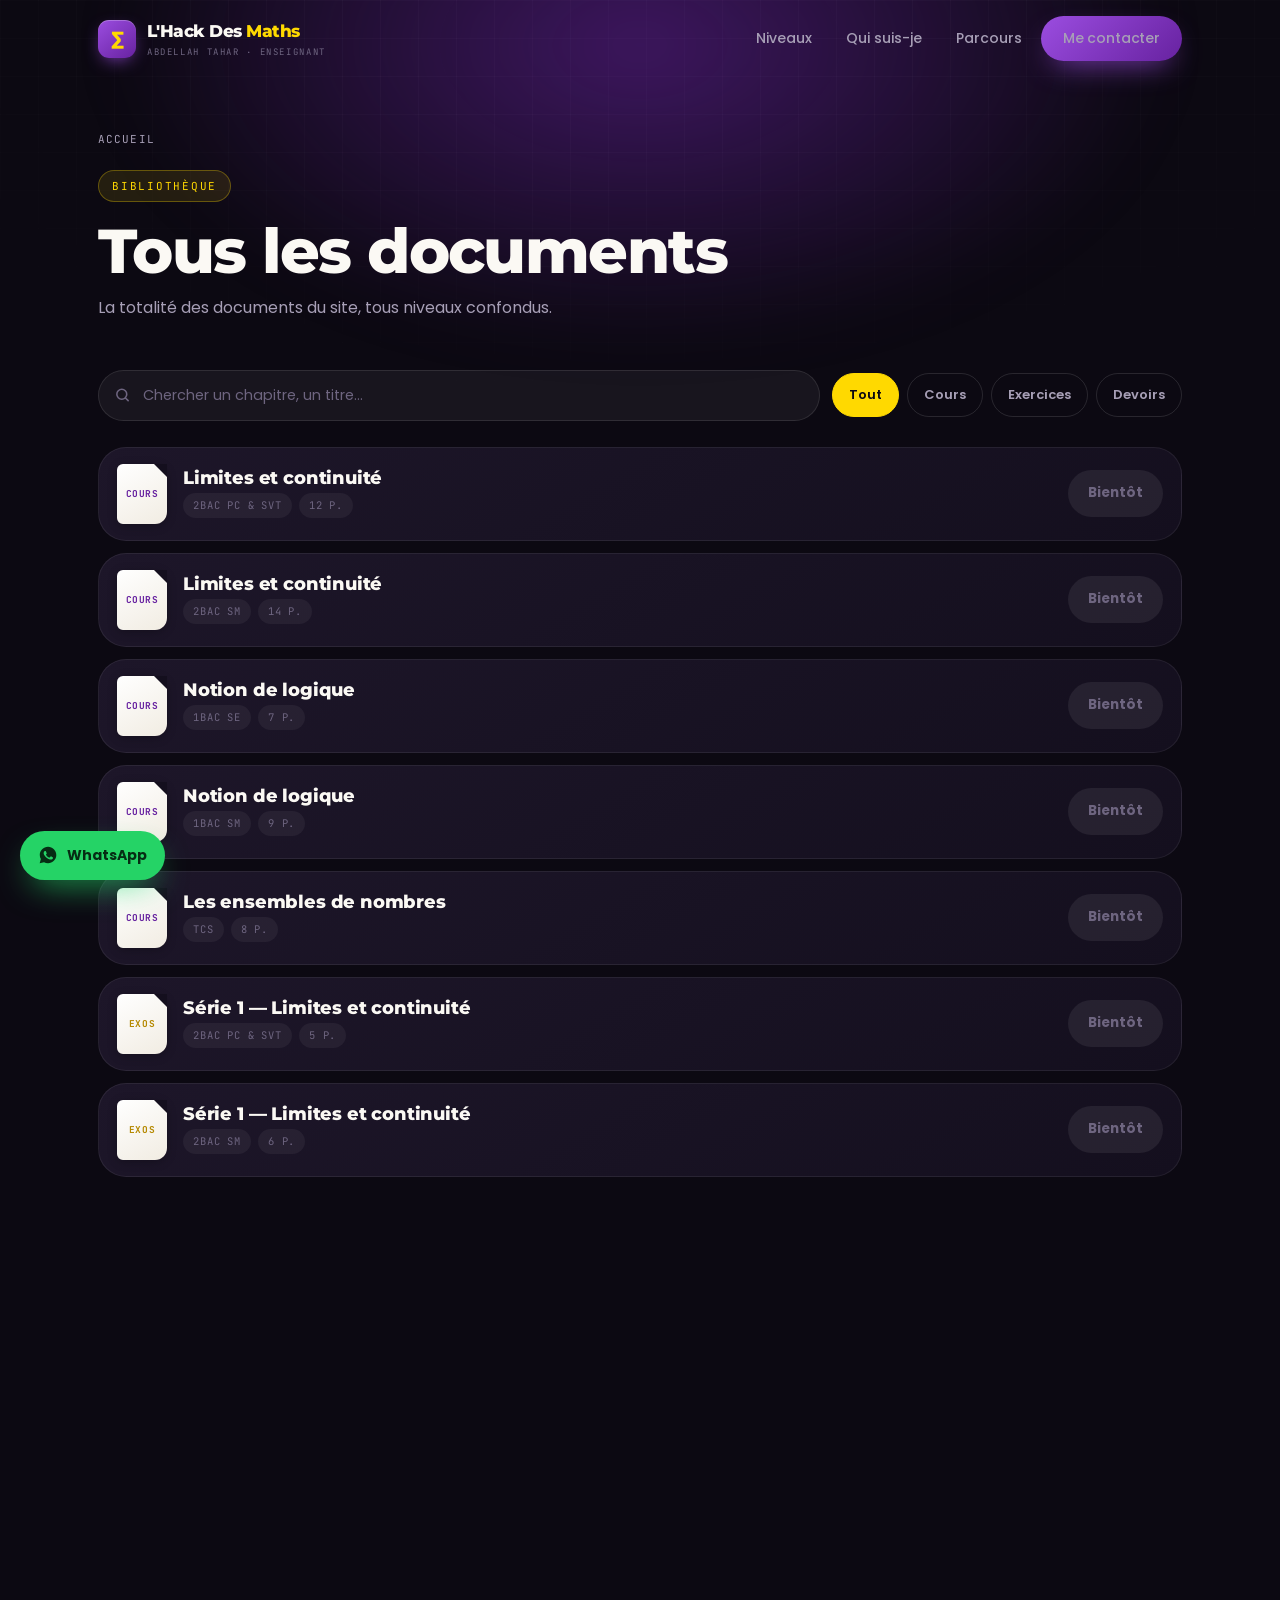
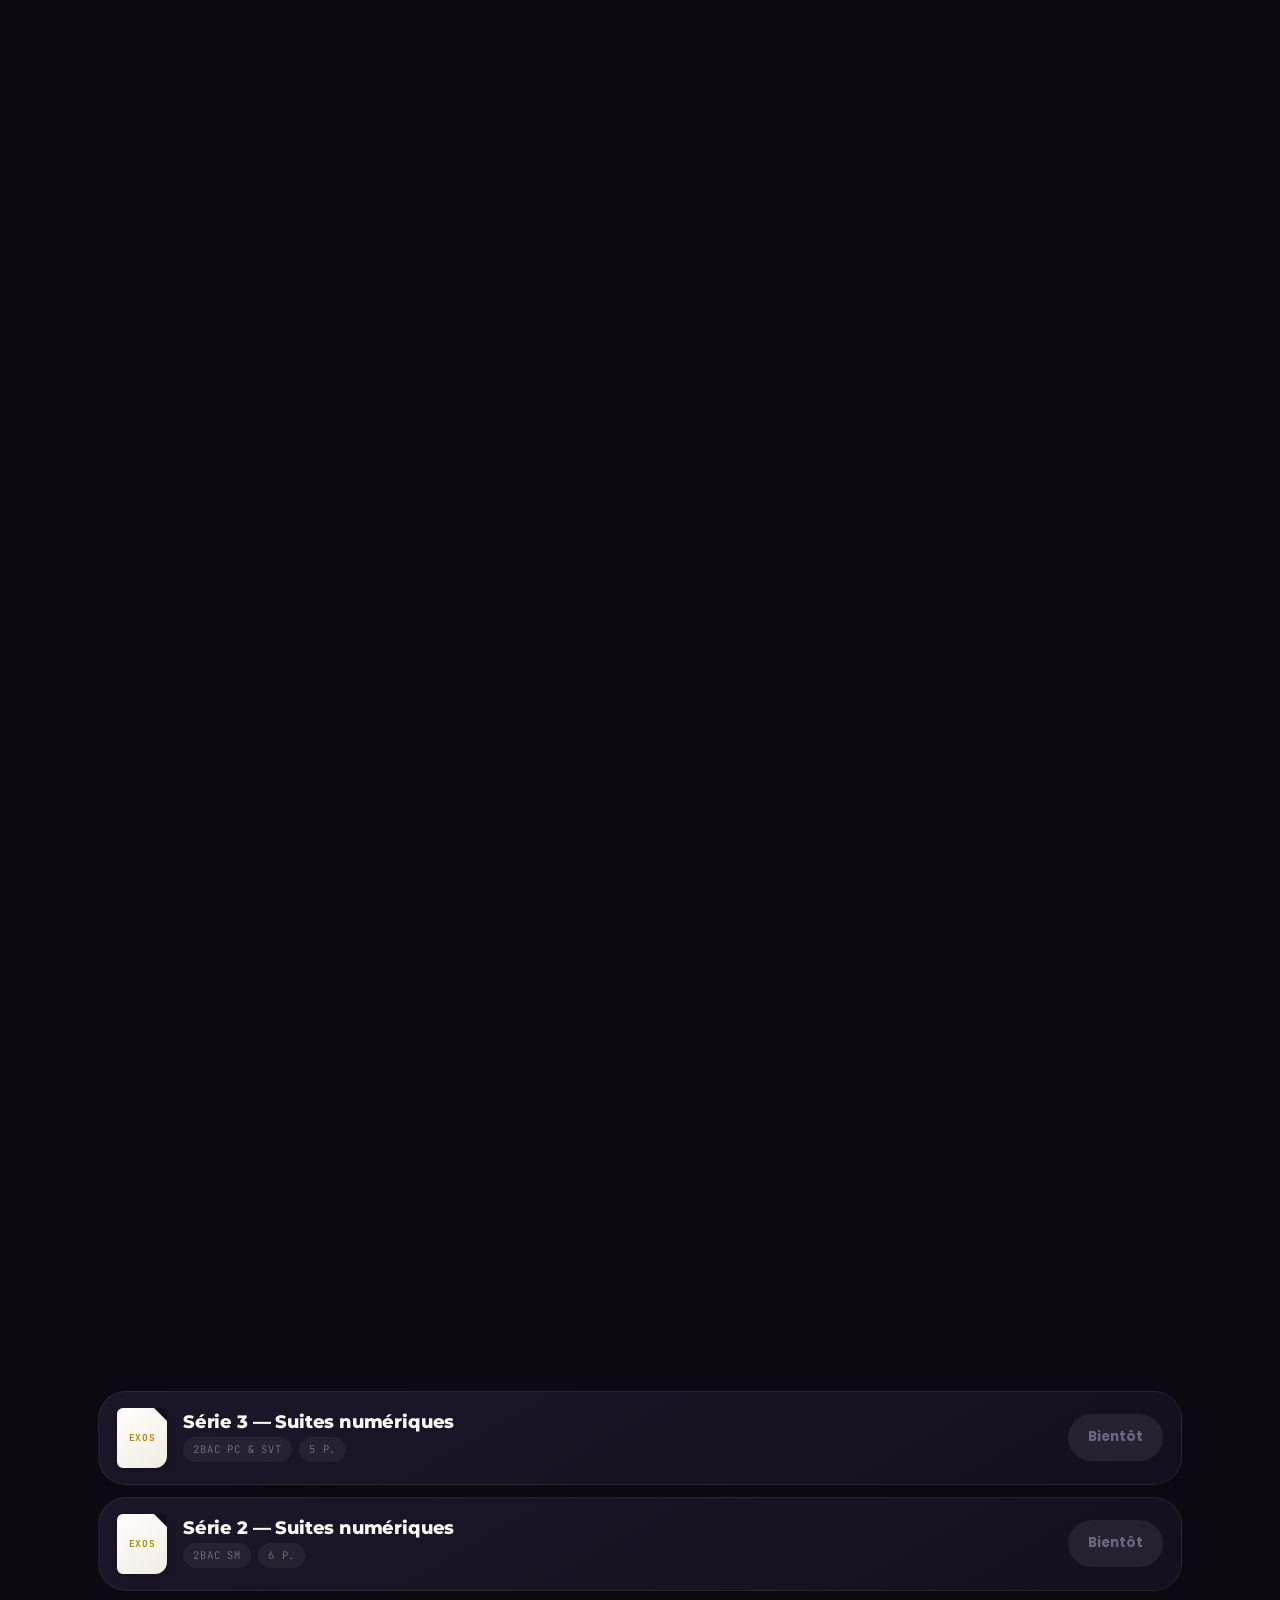
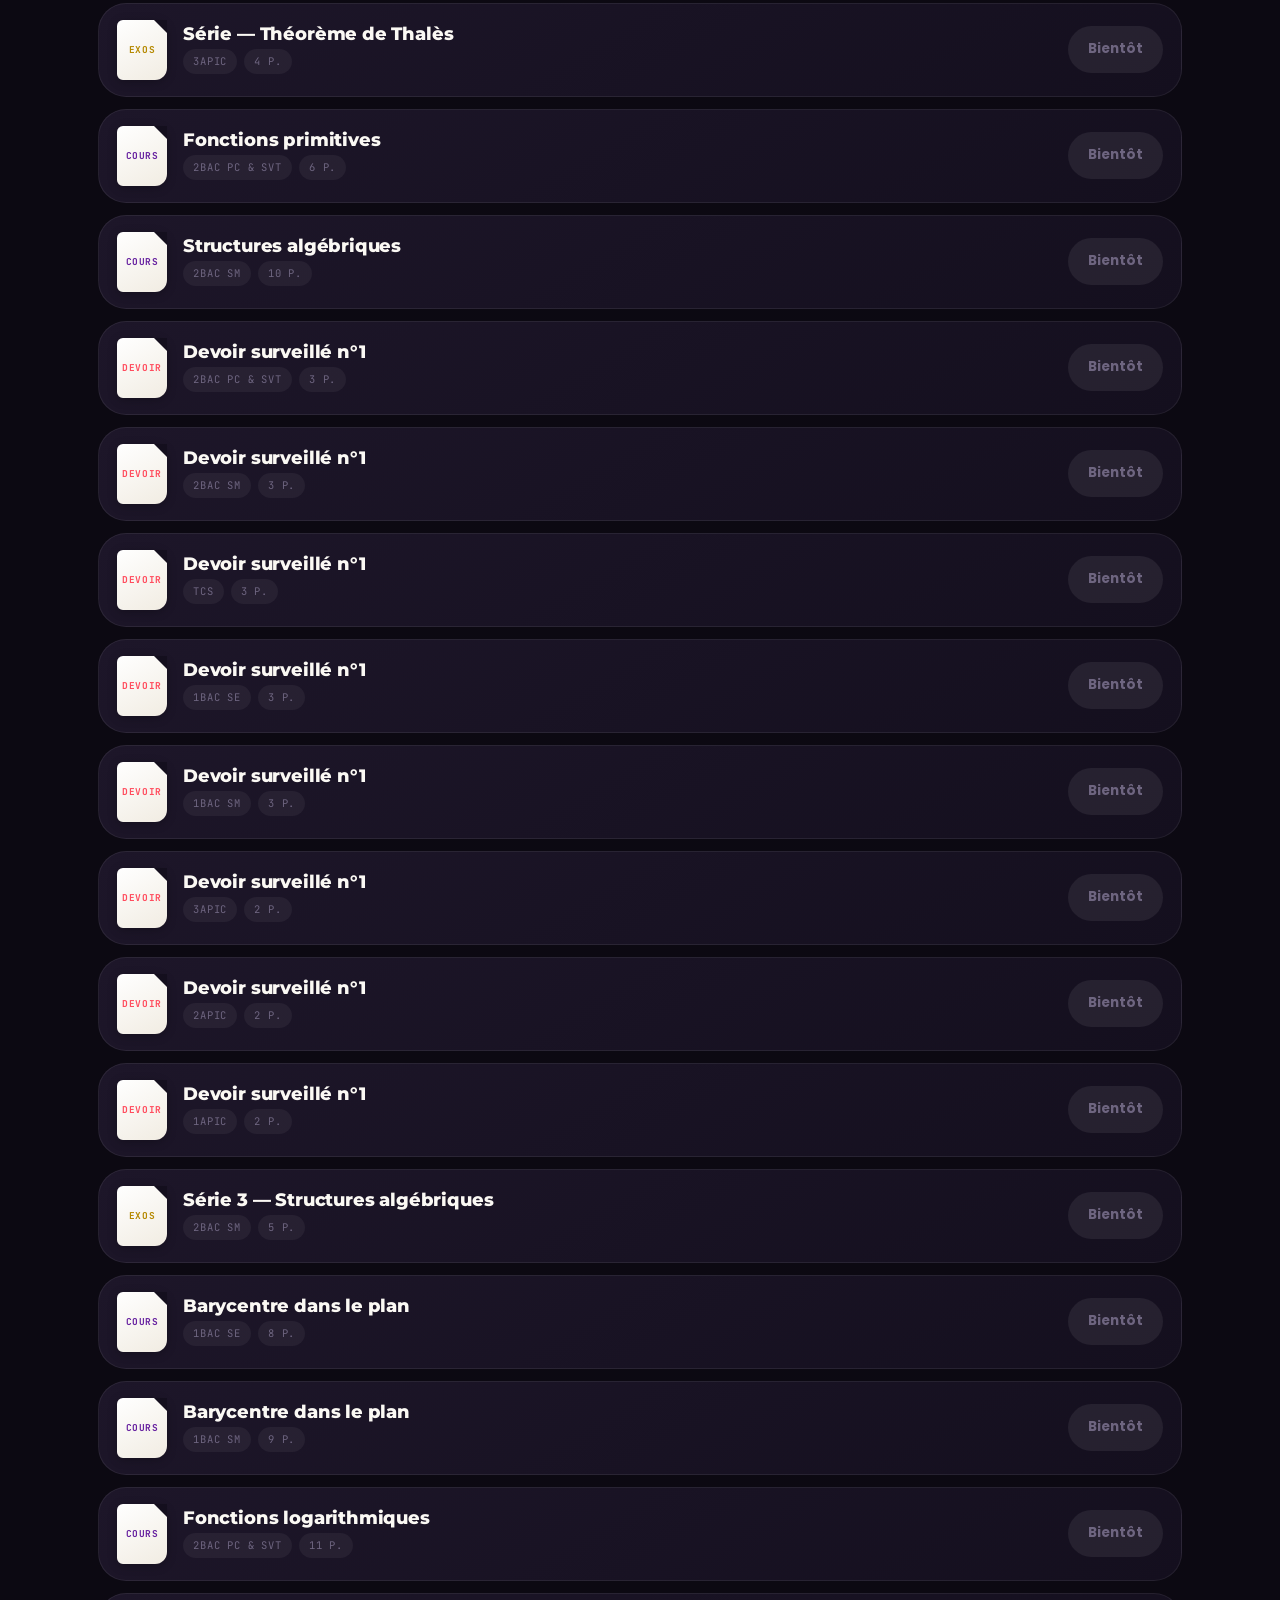
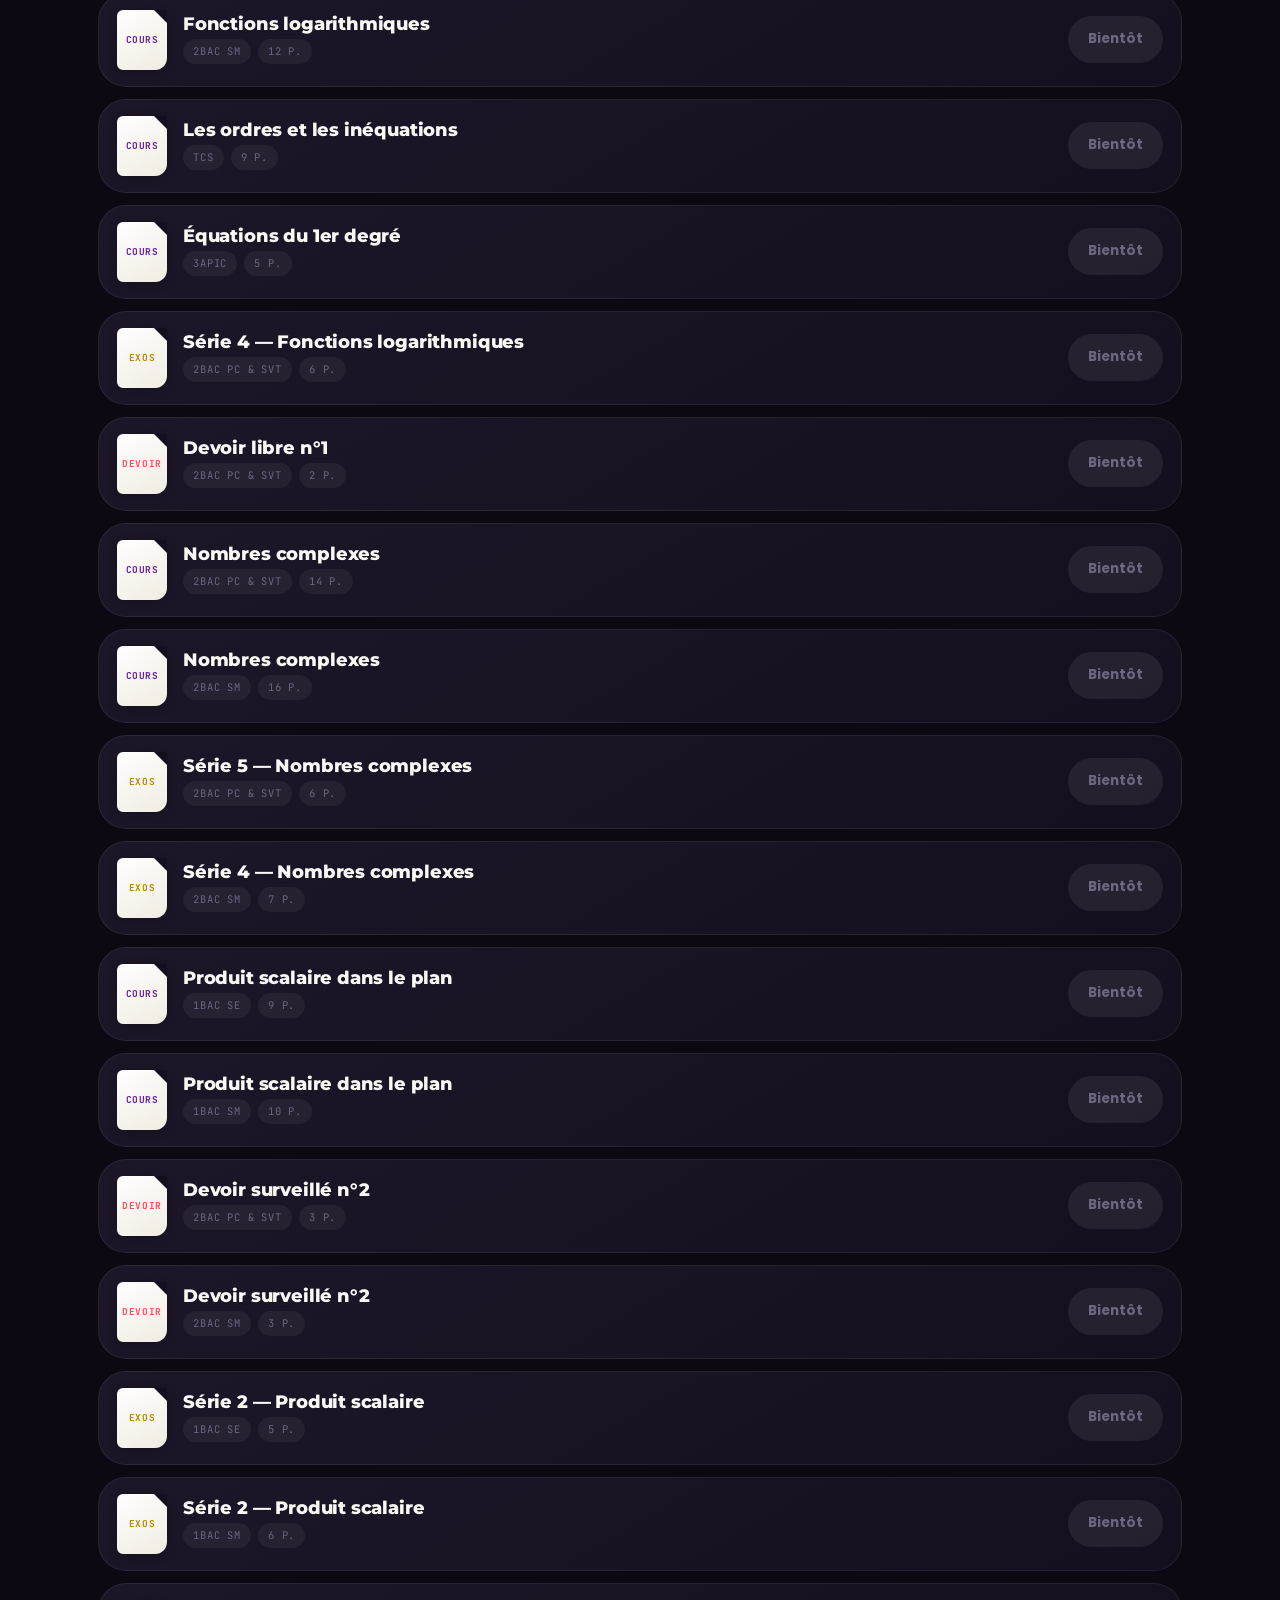
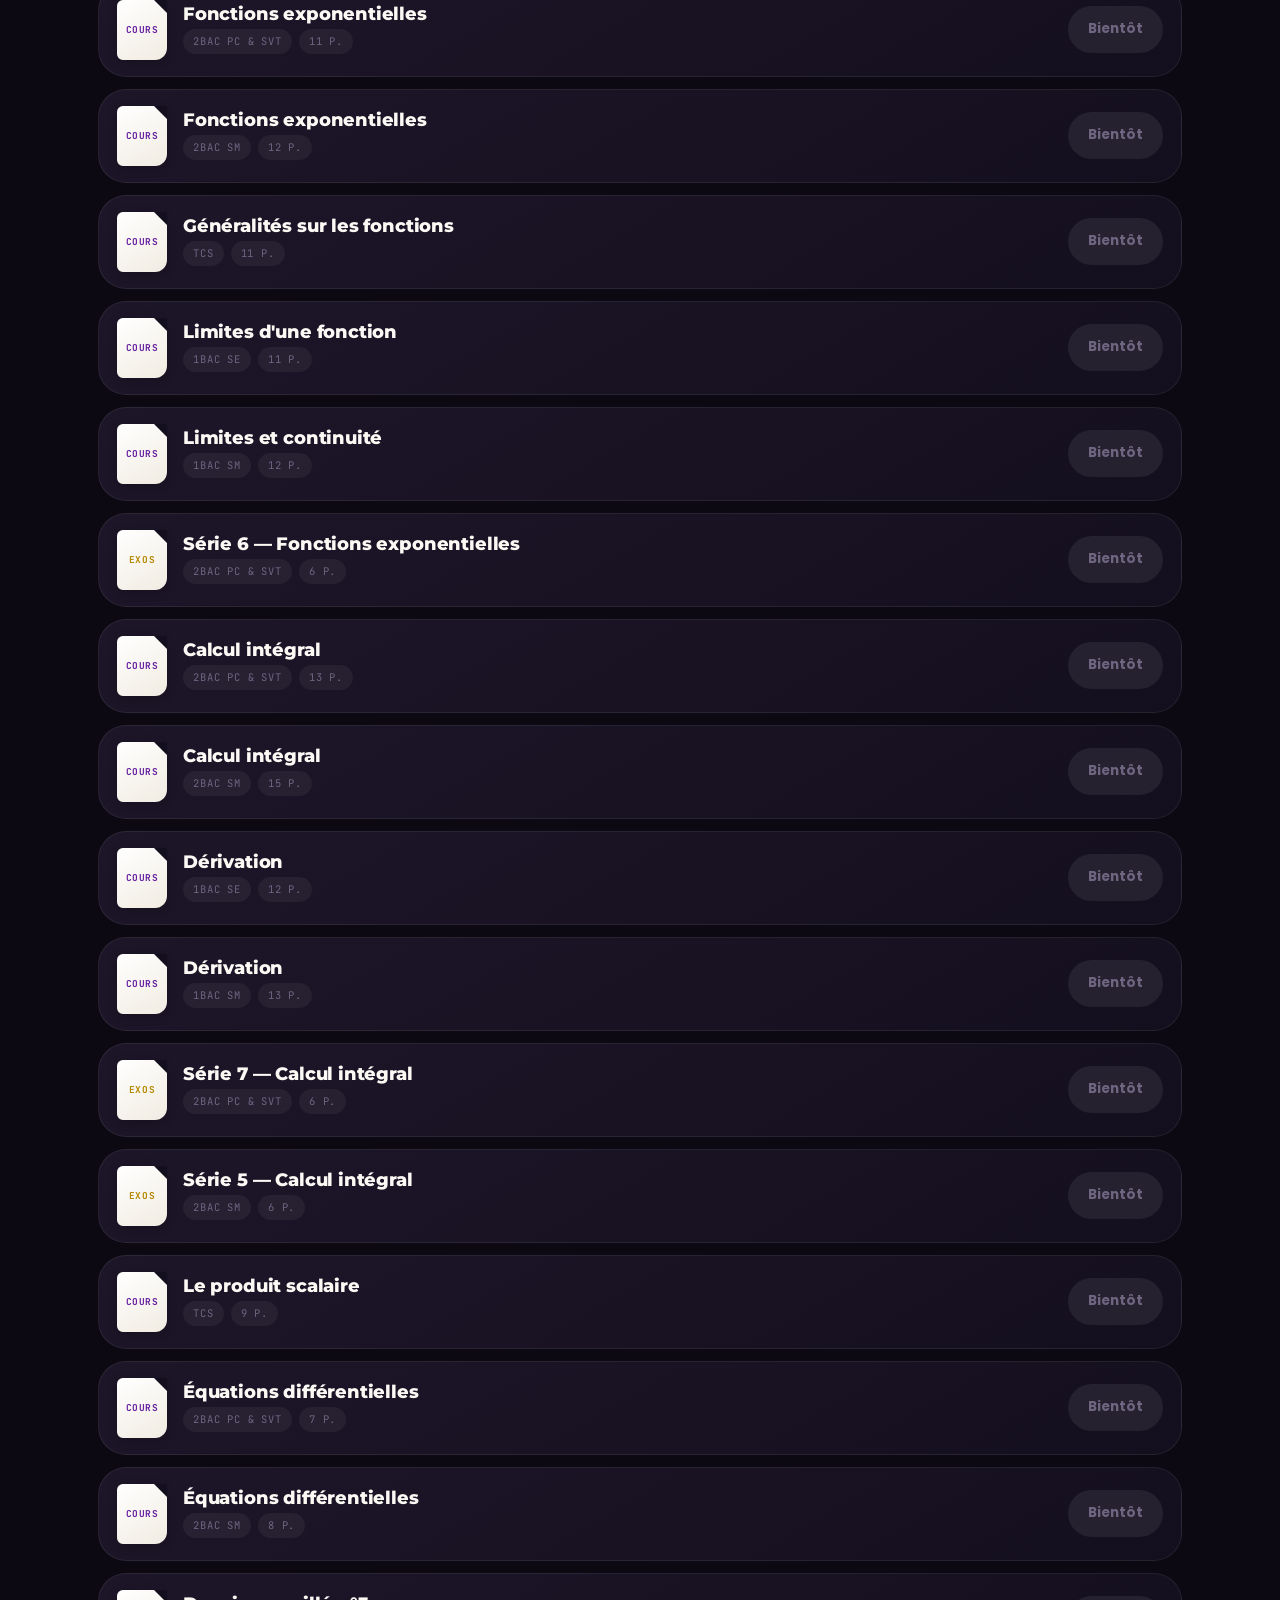
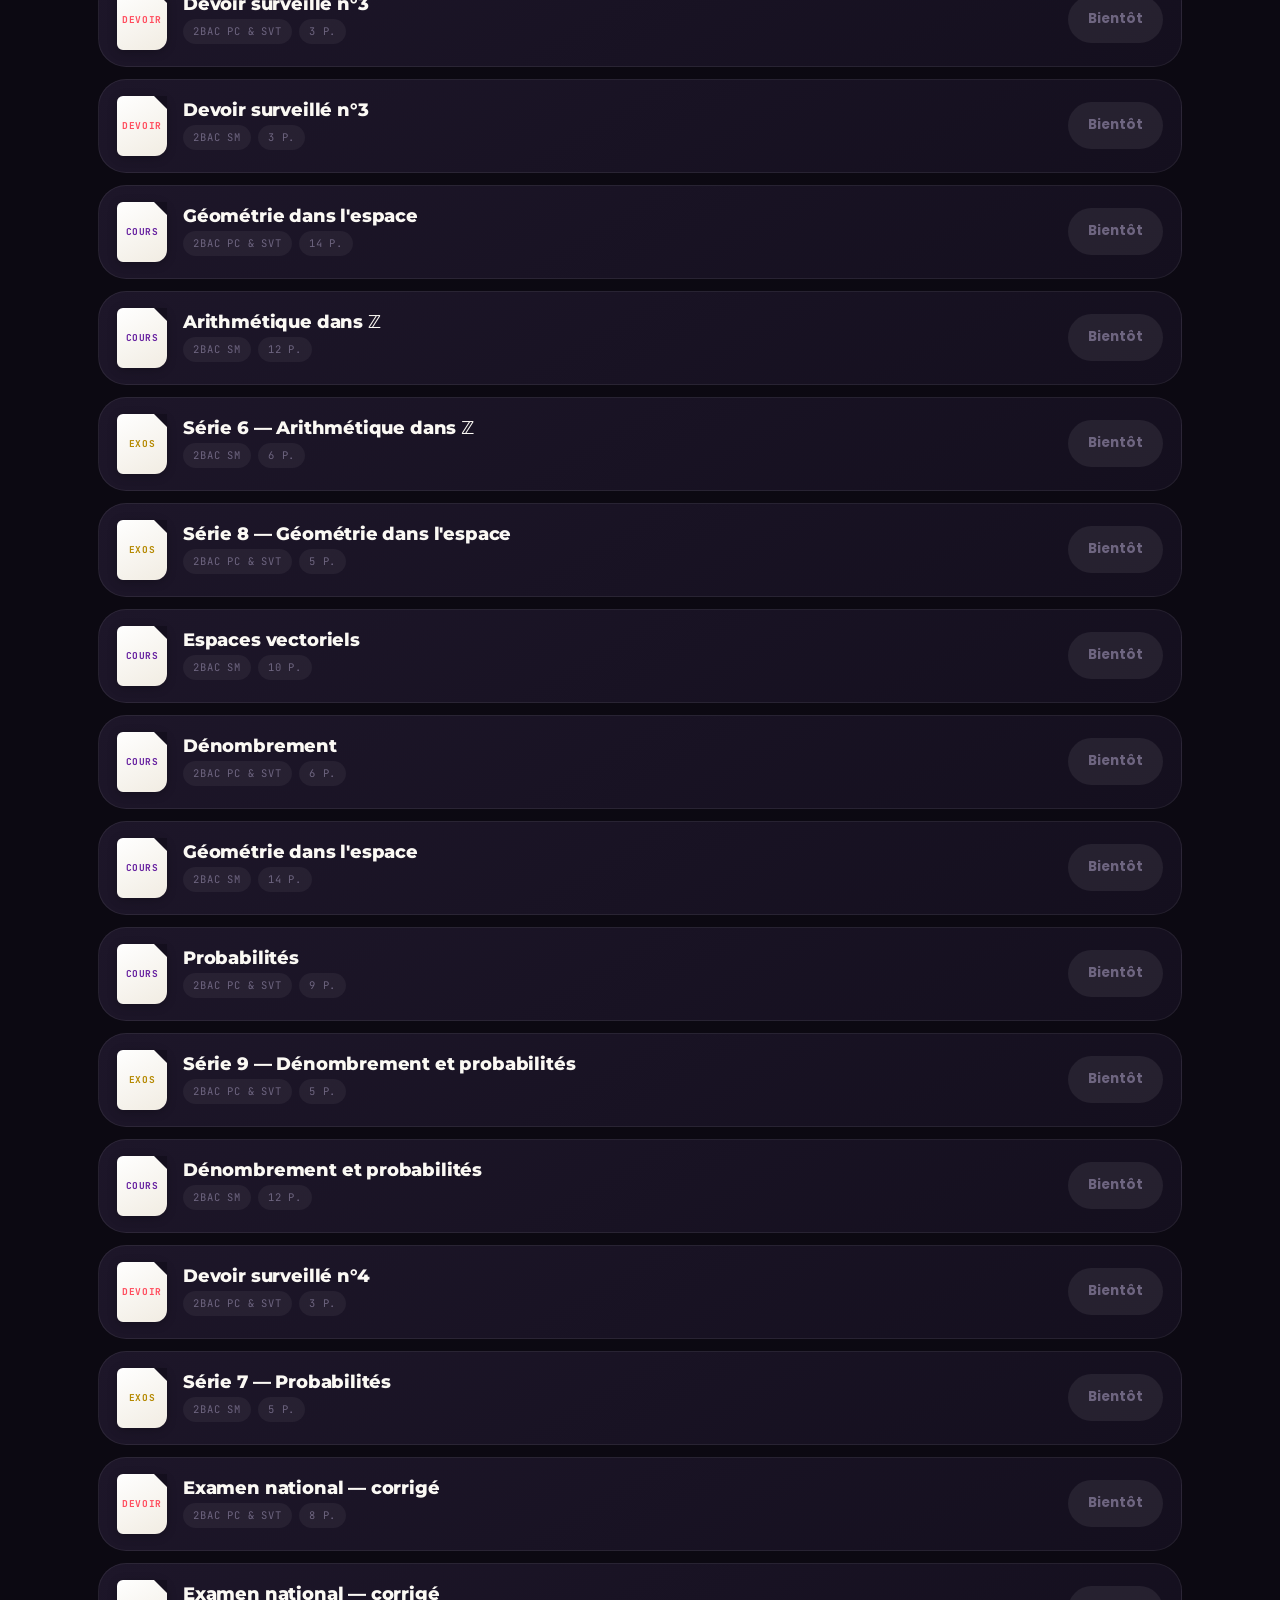
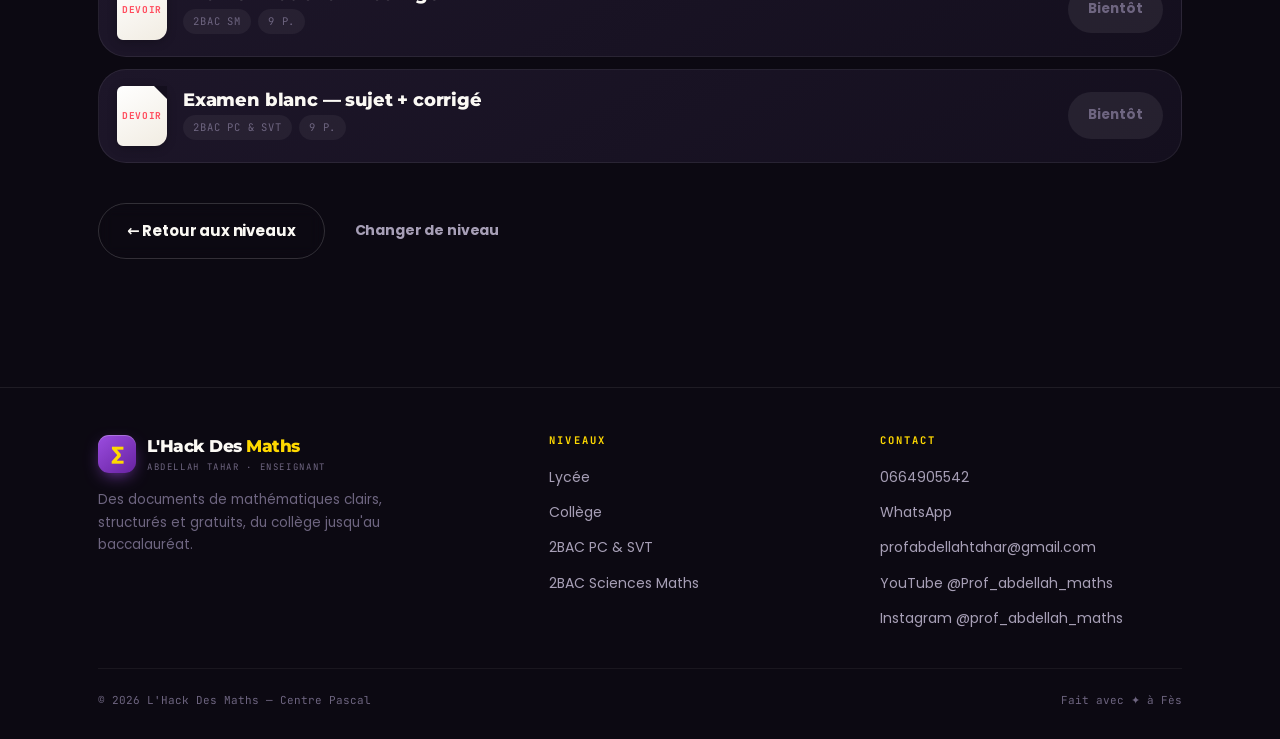
==== commit aa71bcf4: "Add files via upload" ====
--- a/bibliotheque.html
+++ b/bibliotheque.html
@@ -11,7 +11,7 @@
 <link rel="preconnect" href="https://fonts.googleapis.com">
 <link rel="preconnect" href="https://fonts.gstatic.com" crossorigin>
 <link href="https://fonts.googleapis.com/css2?family=Montserrat:wght@600;700;800;900&family=Poppins:wght@300;400;500;600;700&family=Caveat:wght@500;600;700&family=JetBrains+Mono:wght@400;500&display=swap" rel="stylesheet">
-<link rel="stylesheet" href="css/style.css?v=6">
+<link rel="stylesheet" href="css/style.css?v=7">
 </head>
 <body>
 
@@ -19,9 +19,8 @@
 
 <section class="entete-page">
   <div class="wrap">
-    <nav class="fil" id="fil">
-      <a href="index.html">Accueil</a><i>/</i>
-      <a href="index.html#niveaux">Niveaux</a>
+    <nav class="fil-ariane" id="fil">
+      <a href="index.html">Accueil</a>
     </nav>
     <span class="badge-niv" id="badge">Bibliothèque</span>
     <h1 id="titre">Tous les documents</h1>
@@ -57,8 +56,8 @@
 
 <div id="slot-pied"></div>
 
-<script src="js/data.js?v=6"></script>
-<script src="js/app.js?v=6"></script>
+<script src="js/data.js?v=7"></script>
+<script src="js/app.js?v=7"></script>
 <script>
 let ETAT = { slug:null, type:'', q:'' };
 
@@ -108,7 +107,9 @@
     document.title = niv.court + ' — Bibliothèque';
     document.getElementById('badge').textContent = niv.court;
     document.getElementById('fil').insertAdjacentHTML('beforeend',
-      `<i>/</i><a href="niveau.html?n=${niv.slug}">${niv.court}</a><i>/</i><b>${ETAT.type ? RAYONS[ETAT.type].titre : 'Tout'}</b>`);
+      `<i>/</i><a href="niveaux.html?c=${encodeURIComponent(niv.cycle)}">${niv.cycle}</a>` +
+      `<i>/</i><a href="niveau.html?n=${niv.slug}">${niv.court}</a>` +
+      `<i>/</i><b>${ETAT.type ? RAYONS[ETAT.type].titre : 'Tout'}</b>`);
     document.getElementById('titre').innerHTML =
       (ETAT.type ? RAYONS[ETAT.type].titre : 'Tous les documents') + ' <span class="violet-txt">· ' + niv.court + '</span>';
     document.getElementById('sous').textContent = ETAT.type ? RAYONS[ETAT.type].desc : niv.sous;
--- a/css/style.css
+++ b/css/style.css
@@ -417,10 +417,15 @@
 .cyc-sous{ font-family:var(--f-mono); font-size:10.5px; letter-spacing:.11em; color:var(--jaune); margin-top:6px; }
 .cyc-note{ font-size:13px; color:var(--gris); margin-top:9px; }
 .cyc-nb{
-  display:inline-block; margin-top:auto; padding-top:14px;
+  display:flex; align-items:center; justify-content:space-between; gap:8px;
+  margin-top:auto; padding-top:13px;
   font-family:var(--f-mono); font-size:10px; letter-spacing:.1em; text-transform:uppercase;
-  color:var(--gris-fonce); border-top:1px dashed rgba(255,255,255,.13); padding-top:12px; width:100%;
-}
+  color:var(--gris-fonce); border-top:1px dashed rgba(255,255,255,.13); width:100%;
+}
+.cyc-nb svg{ width:15px; height:15px; flex:none; transition:transform .45s var(--spring); }
+.carte-cycle:hover .cyc-nb{ color:var(--jaune); }
+.carte-cycle:hover .cyc-nb svg{ transform:translateX(5px); }
+.carte-cycle:hover .cyc-ico{ background:var(--jaune); color:var(--encre); border-color:var(--jaune); transform:rotate(-7deg); }
 
 @media (max-width:420px){
   .carte-cycle{ padding:20px 16px 16px; }
@@ -479,6 +484,68 @@
 .focus-cta{ display:flex; align-items:center; gap:9px; margin-top:20px; font-weight:700; font-size:14.5px; color:var(--jaune); }
 .focus-cta svg{ width:16px; height:16px; transition:transform .4s var(--spring); }
 .carte-focus:hover .focus-cta svg{ transform:translateX(6px); }
+
+
+/* ---------------------------------------------------------------
+   5c. LE CHEMIN (rappel visuel sur l'accueil)
+   --------------------------------------------------------------- */
+.chemin{
+  display:flex; align-items:center; gap:10px; flex-wrap:wrap;
+  margin-top:26px; padding:14px 18px; border-radius:100px;
+  background:rgba(255,255,255,.04); border:1px dashed rgba(255,255,255,.12);
+  font-family:var(--f-mono); font-size:10.5px; letter-spacing:.13em; text-transform:uppercase;
+  color:var(--gris-fonce); justify-content:center;
+}
+.chemin i{ font-style:normal; color:var(--jaune); }
+.chemin span:last-of-type{ color:var(--jaune); }
+@media (max-width:520px){ .chemin{ font-size:9px; gap:7px; padding:12px 14px; border-radius:20px; } }
+
+
+/* ---------------------------------------------------------------
+   5d. CARTES FILIÈRES (PC & SVT / Sciences Maths)
+   --------------------------------------------------------------- */
+.grille-fil{ display:grid; gap:16px; grid-template-columns:1fr; }
+@media (min-width:760px){ .grille-fil{ grid-template-columns:1fr 1fr; } }
+
+.carte-fil{
+  position:relative; overflow:hidden; display:flex; flex-direction:column; isolation:isolate;
+  opacity:0; animation:monteCarte .65s var(--ease) forwards;
+  padding:28px 26px 24px; border-radius:var(--r-xl);
+  background:linear-gradient(150deg, rgba(103,34,160,.45), var(--encre-3) 62%, var(--encre-2));
+  border:1px solid rgba(155,77,224,.3);
+  transition:transform .5s var(--spring), box-shadow .5s var(--ease), border-color .4s;
+}
+.carte-fil::before{
+  content:""; position:absolute; inset:0; z-index:-1; opacity:.3;
+  background-image:radial-gradient(rgba(255,255,255,.5) 1px, transparent 1px);
+  background-size:22px 22px;
+  mask-image:linear-gradient(150deg,#000,transparent 62%);
+}
+.carte-fil::after{
+  content:""; position:absolute; z-index:-1; right:-70px; top:-70px;
+  width:200px; height:200px; border-radius:50%;
+  background:radial-gradient(circle, rgba(255,217,0,.3), transparent 68%);
+  transition:transform .7s var(--ease);
+}
+.carte-fil:hover{ transform:translateY(-7px); border-color:var(--jaune); box-shadow:var(--ombre-l), var(--lueur); }
+.carte-fil:hover::after{ transform:scale(1.3); }
+
+.fil-tag{ font-family:var(--f-mono); font-size:10.5px; letter-spacing:.2em; color:var(--jaune); }
+.carte-fil h3{ font-size:clamp(24px,4vw,32px); margin:7px 0 4px; }
+.fil-sous{ font-size:14px; color:var(--gris); margin-bottom:20px; }
+
+.fil-chiffres{ display:flex; gap:9px; flex-wrap:wrap; margin-top:auto; }
+.fil-chiffres span{
+  flex:1; min-width:76px; text-align:center;
+  padding:11px 8px; border-radius:15px;
+  background:rgba(0,0,0,.3); border:1px solid rgba(255,255,255,.1);
+  font-family:var(--f-mono); font-size:9px; letter-spacing:.12em; text-transform:uppercase; color:var(--gris);
+}
+.fil-chiffres b{ display:block; font-family:var(--f-titre); font-size:21px; color:var(--jaune); letter-spacing:-.02em; }
+
+.fil-cta{ display:flex; align-items:center; gap:9px; margin-top:20px; font-weight:700; font-size:14.5px; color:var(--jaune); }
+.fil-cta svg{ width:16px; height:16px; transition:transform .4s var(--spring); }
+.carte-fil:hover .fil-cta svg{ transform:translateX(6px); }
 
 
 /* ---------------------------------------------------------------
@@ -776,11 +843,12 @@
 /* ---------------------------------------------------------------
    12. PAGE NIVEAU
    --------------------------------------------------------------- */
-.fil{ display:flex; align-items:center; gap:9px; font-family:var(--f-mono); font-size:11px; letter-spacing:.1em; text-transform:uppercase; color:var(--gris-fonce); margin-bottom:22px; flex-wrap:wrap; }
-.fil a{ color:var(--gris); transition:.25s; }
-.fil a:hover{ color:var(--jaune); }
-.fil i{ font-style:normal; opacity:.4; }
-.fil b{ color:var(--jaune); font-weight:500; }
+.fil, .fil-ariane{ display:flex; align-items:center; gap:9px; font-family:var(--f-mono); font-size:11px; letter-spacing:.1em; text-transform:uppercase; color:var(--gris-fonce); margin-bottom:22px; flex-wrap:wrap; }
+.fil a, .fil-ariane a{ color:var(--gris); transition:.25s; }
+.fil a:hover, .fil-ariane a:hover{ color:var(--jaune); }
+.fil i, .fil-ariane i{ font-style:normal; opacity:.4; }
+.fil b, .fil-ariane b{ color:var(--jaune); font-weight:500; }
+@media (max-width:520px){ .fil, .fil-ariane{ font-size:9.5px; gap:7px; } }
 
 .entete-page{ padding-top:130px; padding-bottom:14px; position:relative; z-index:2; }
 .entete-page h1{ font-size:clamp(34px,6.4vw,62px); }
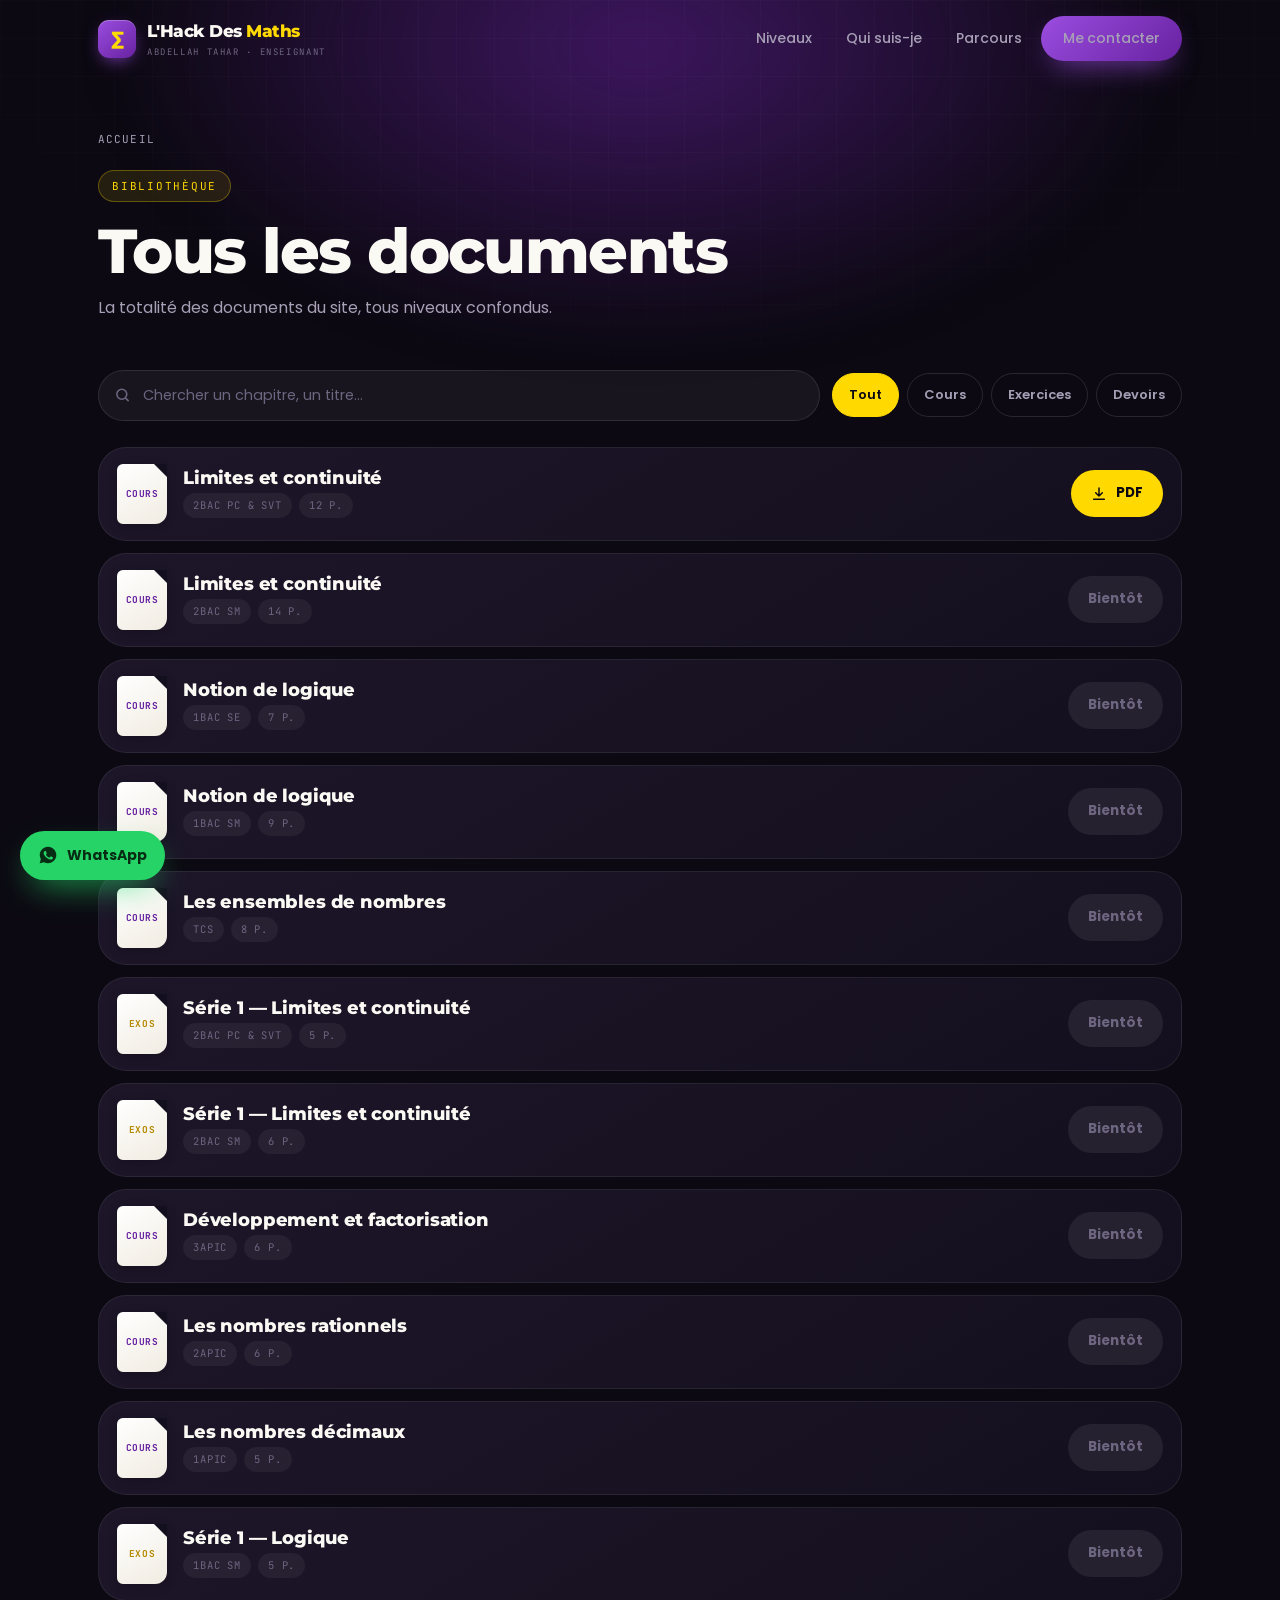
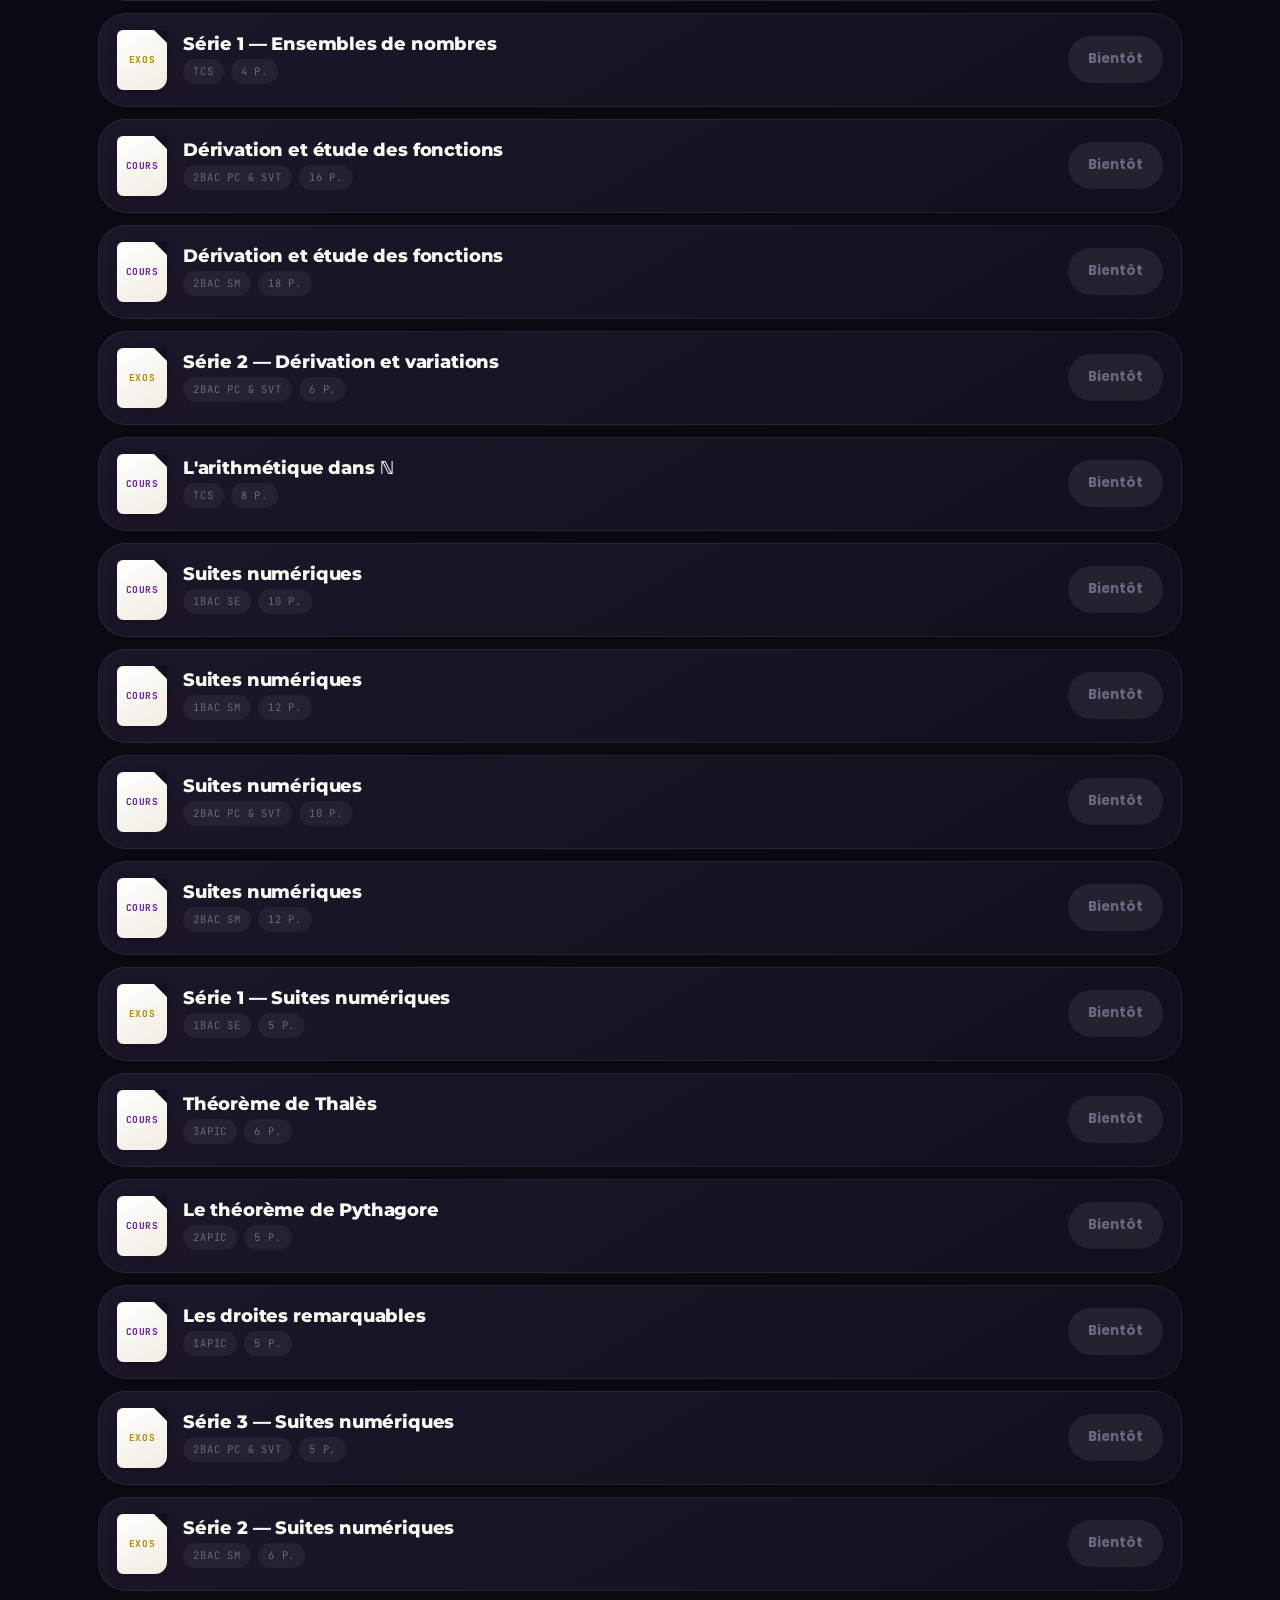
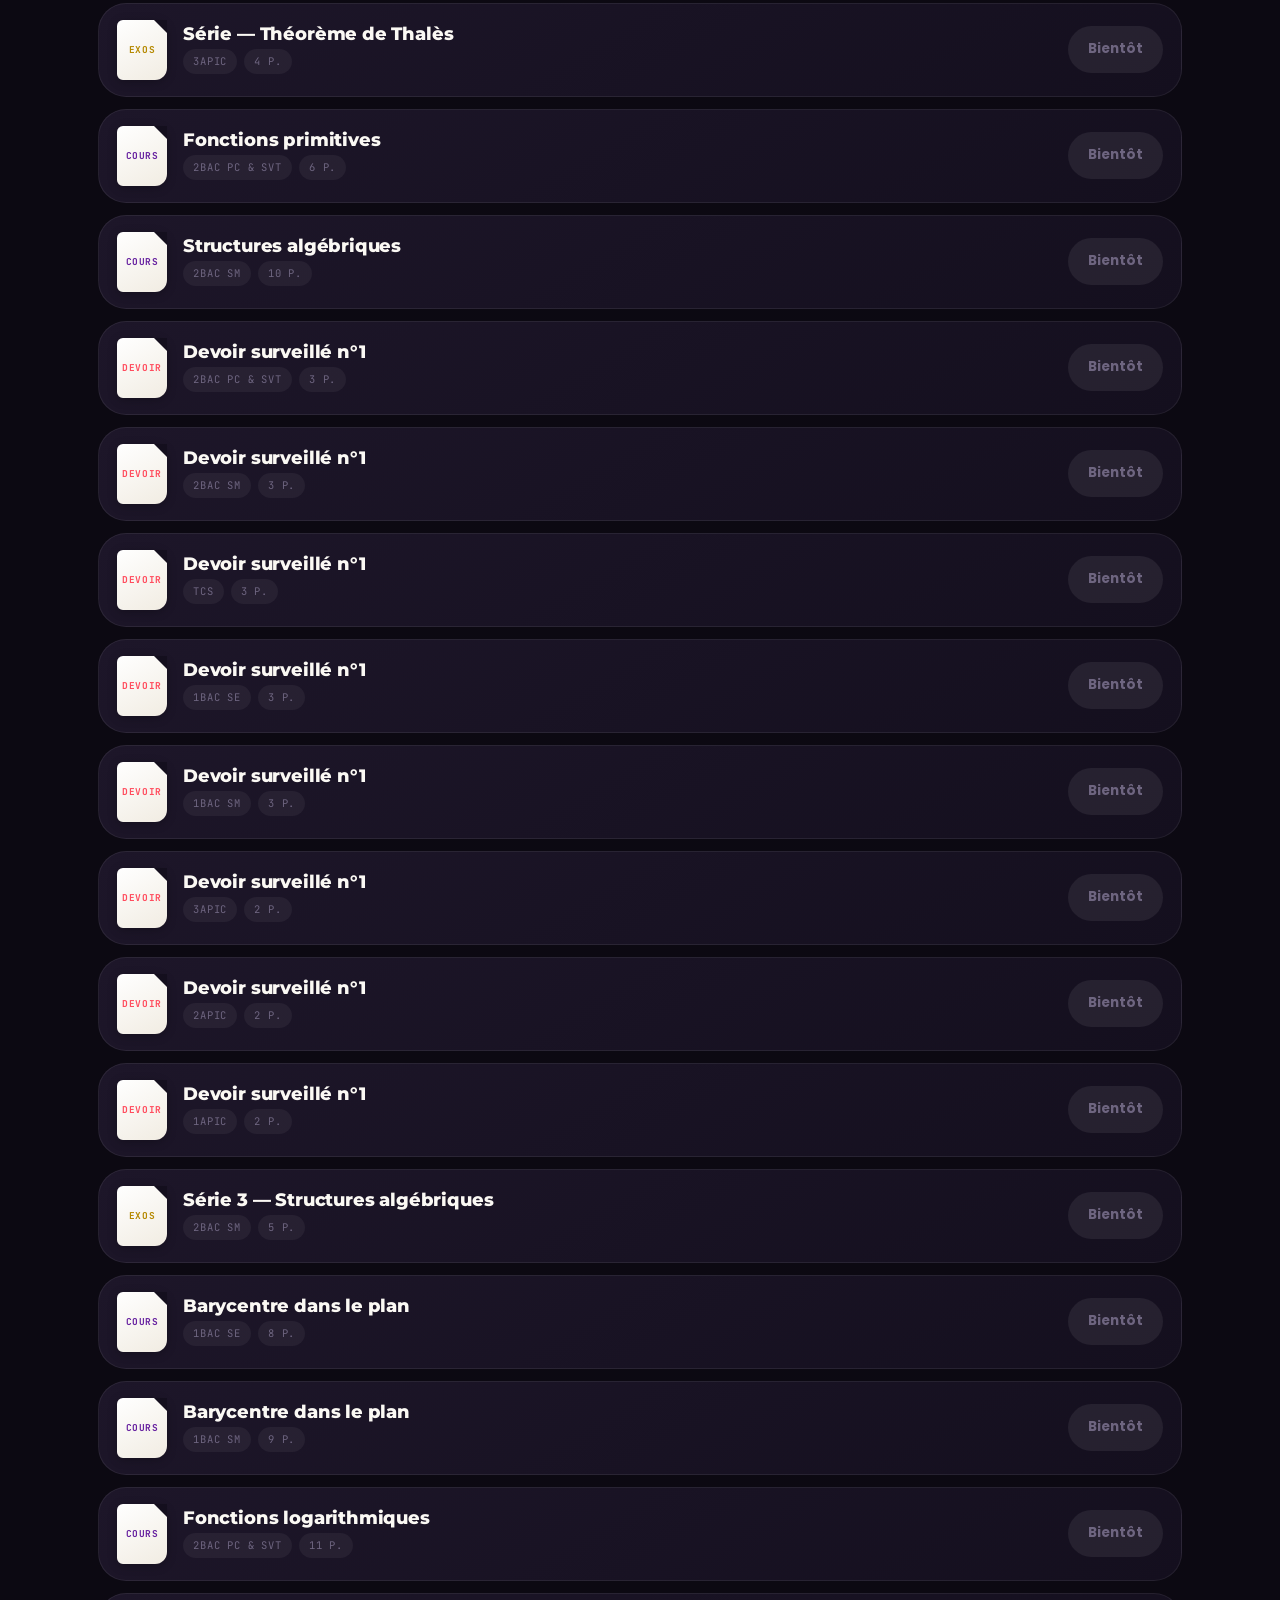
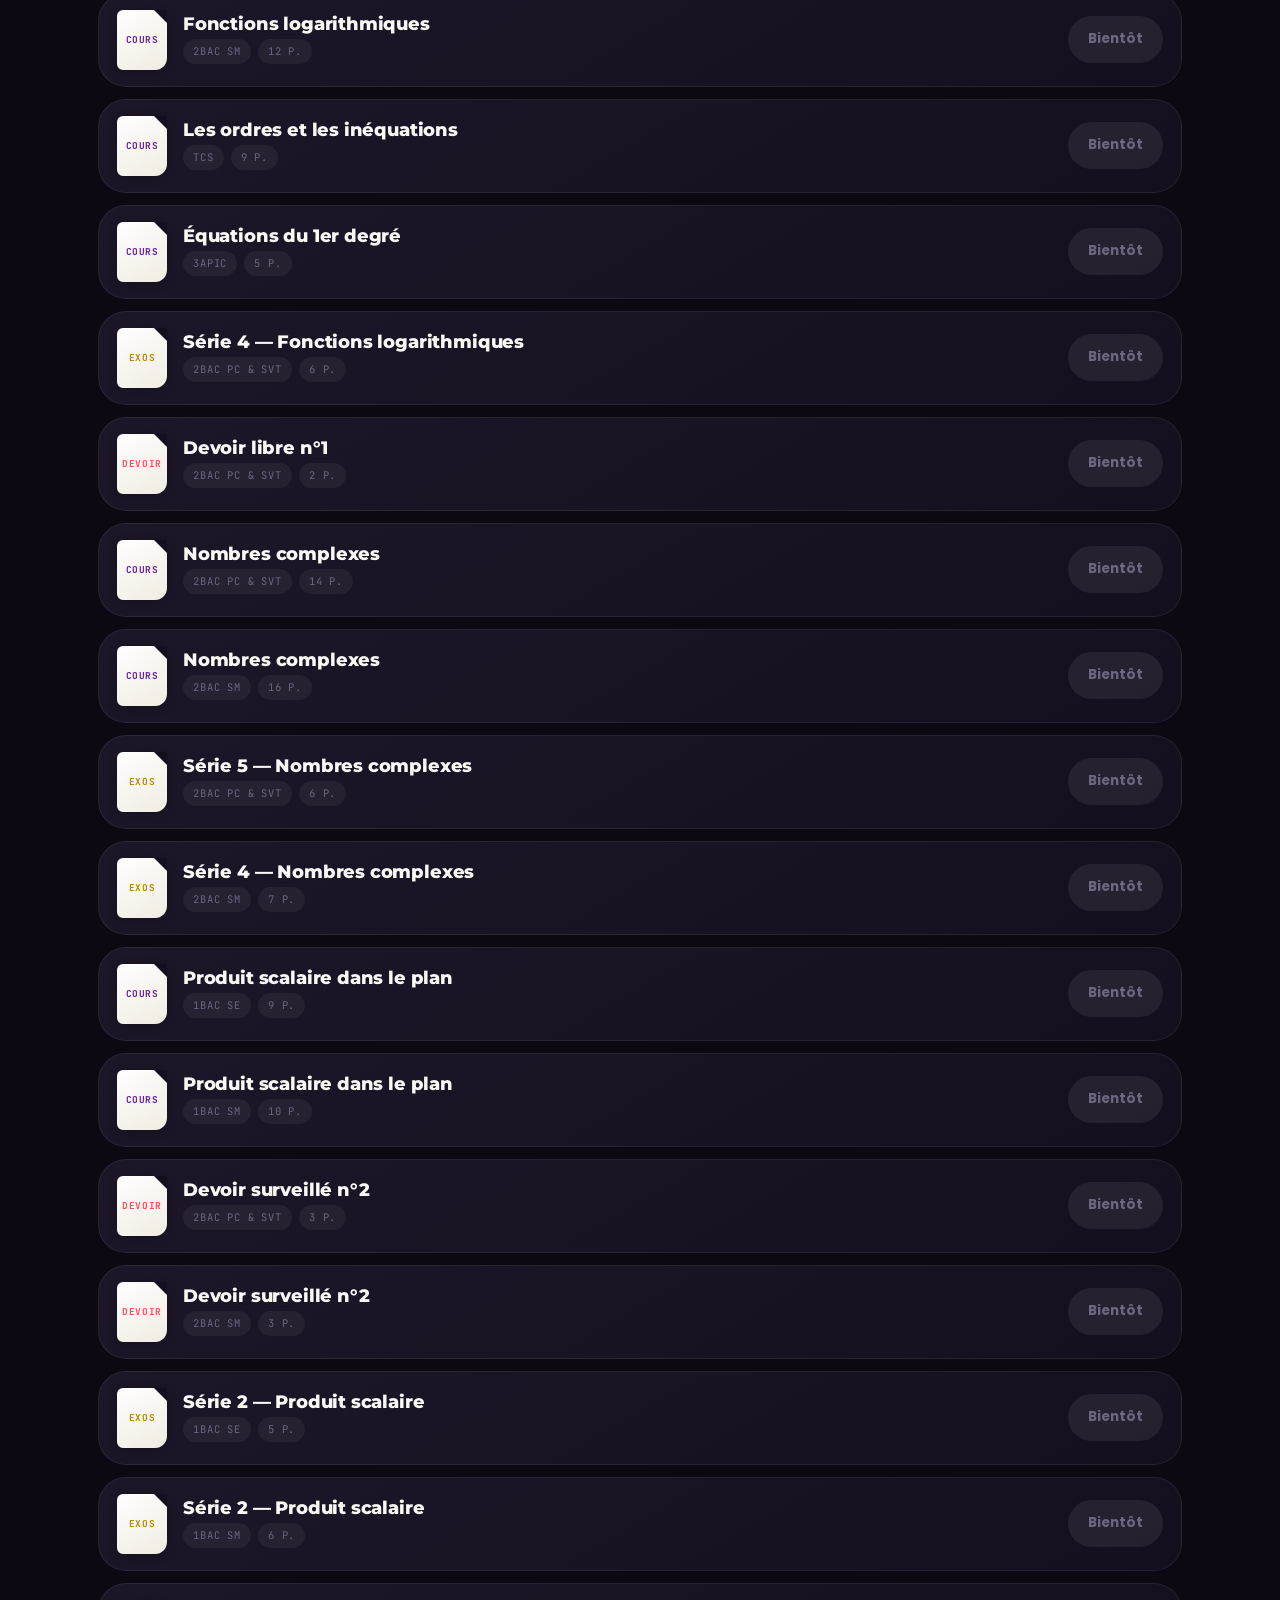
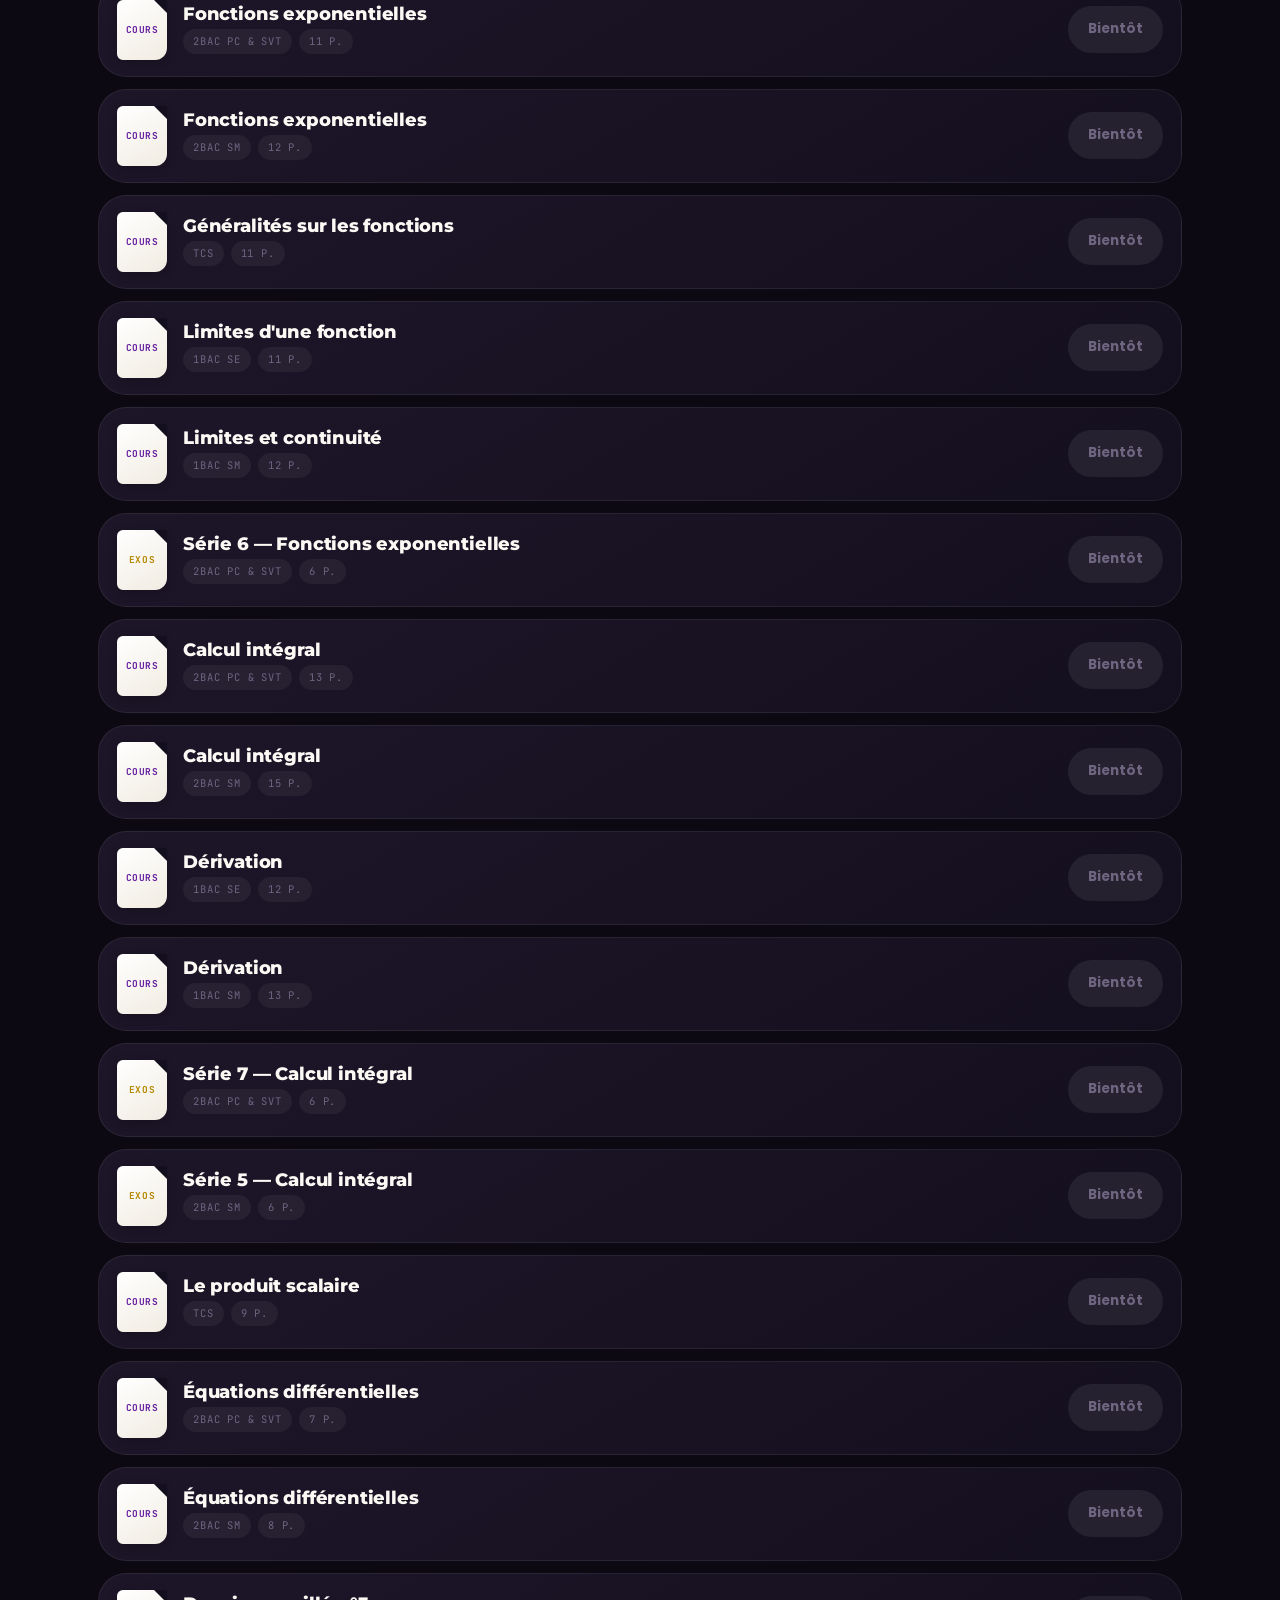
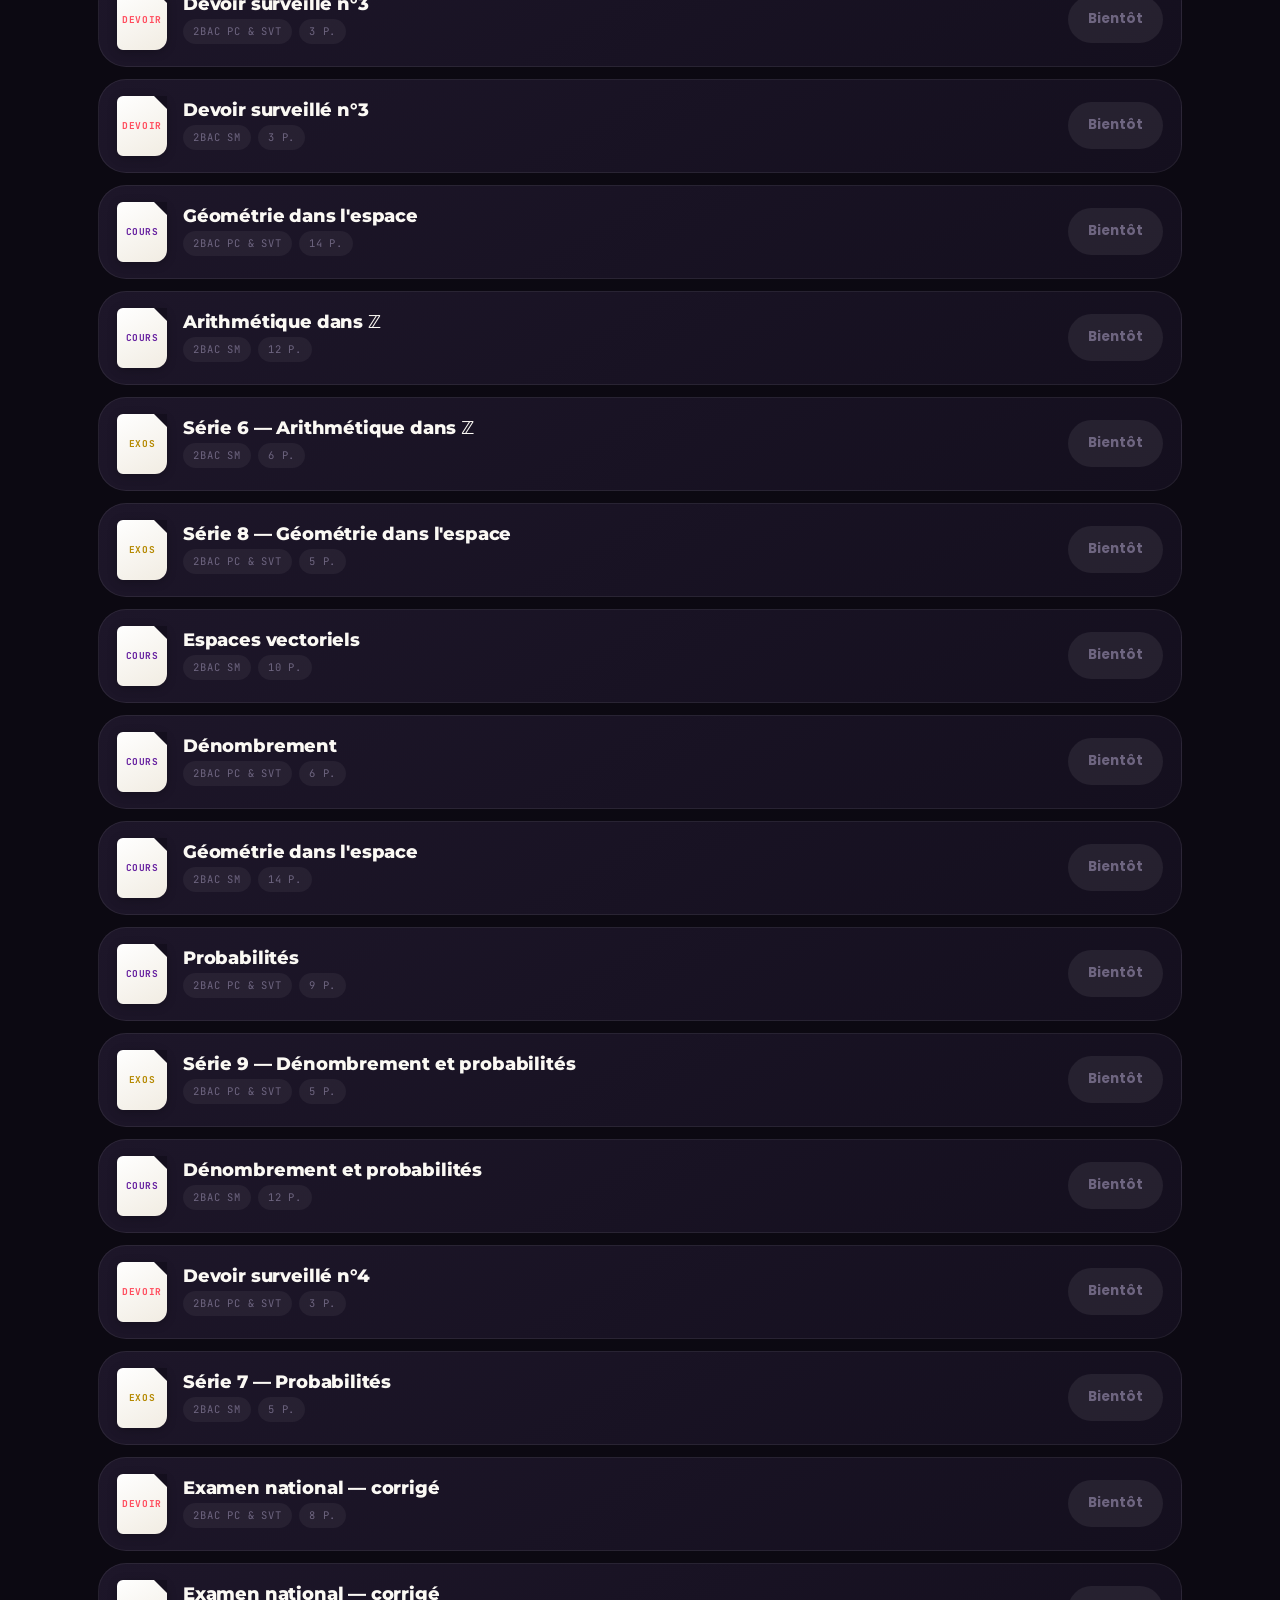
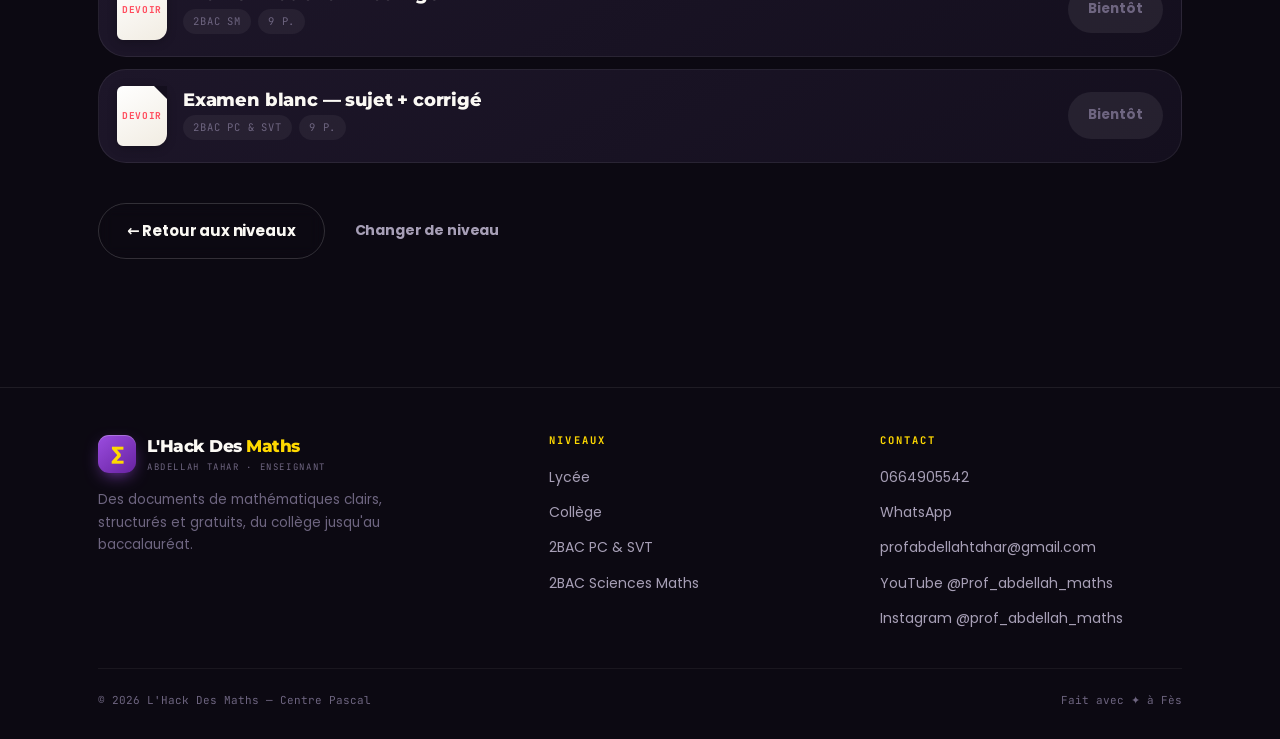
==== commit 5a43de39: "Add files via upload" ====
--- a/bibliotheque.html
+++ b/bibliotheque.html
@@ -56,8 +56,7 @@
 
 <div id="slot-pied"></div>
 
-<script src="js/data.js?v=7"></script>
-<script src="js/app.js?v=7"></script>
+<script src="js/app.js?v=auto" defer></script>
 <script>
 let ETAT = { slug:null, type:'', q:'' };
 
